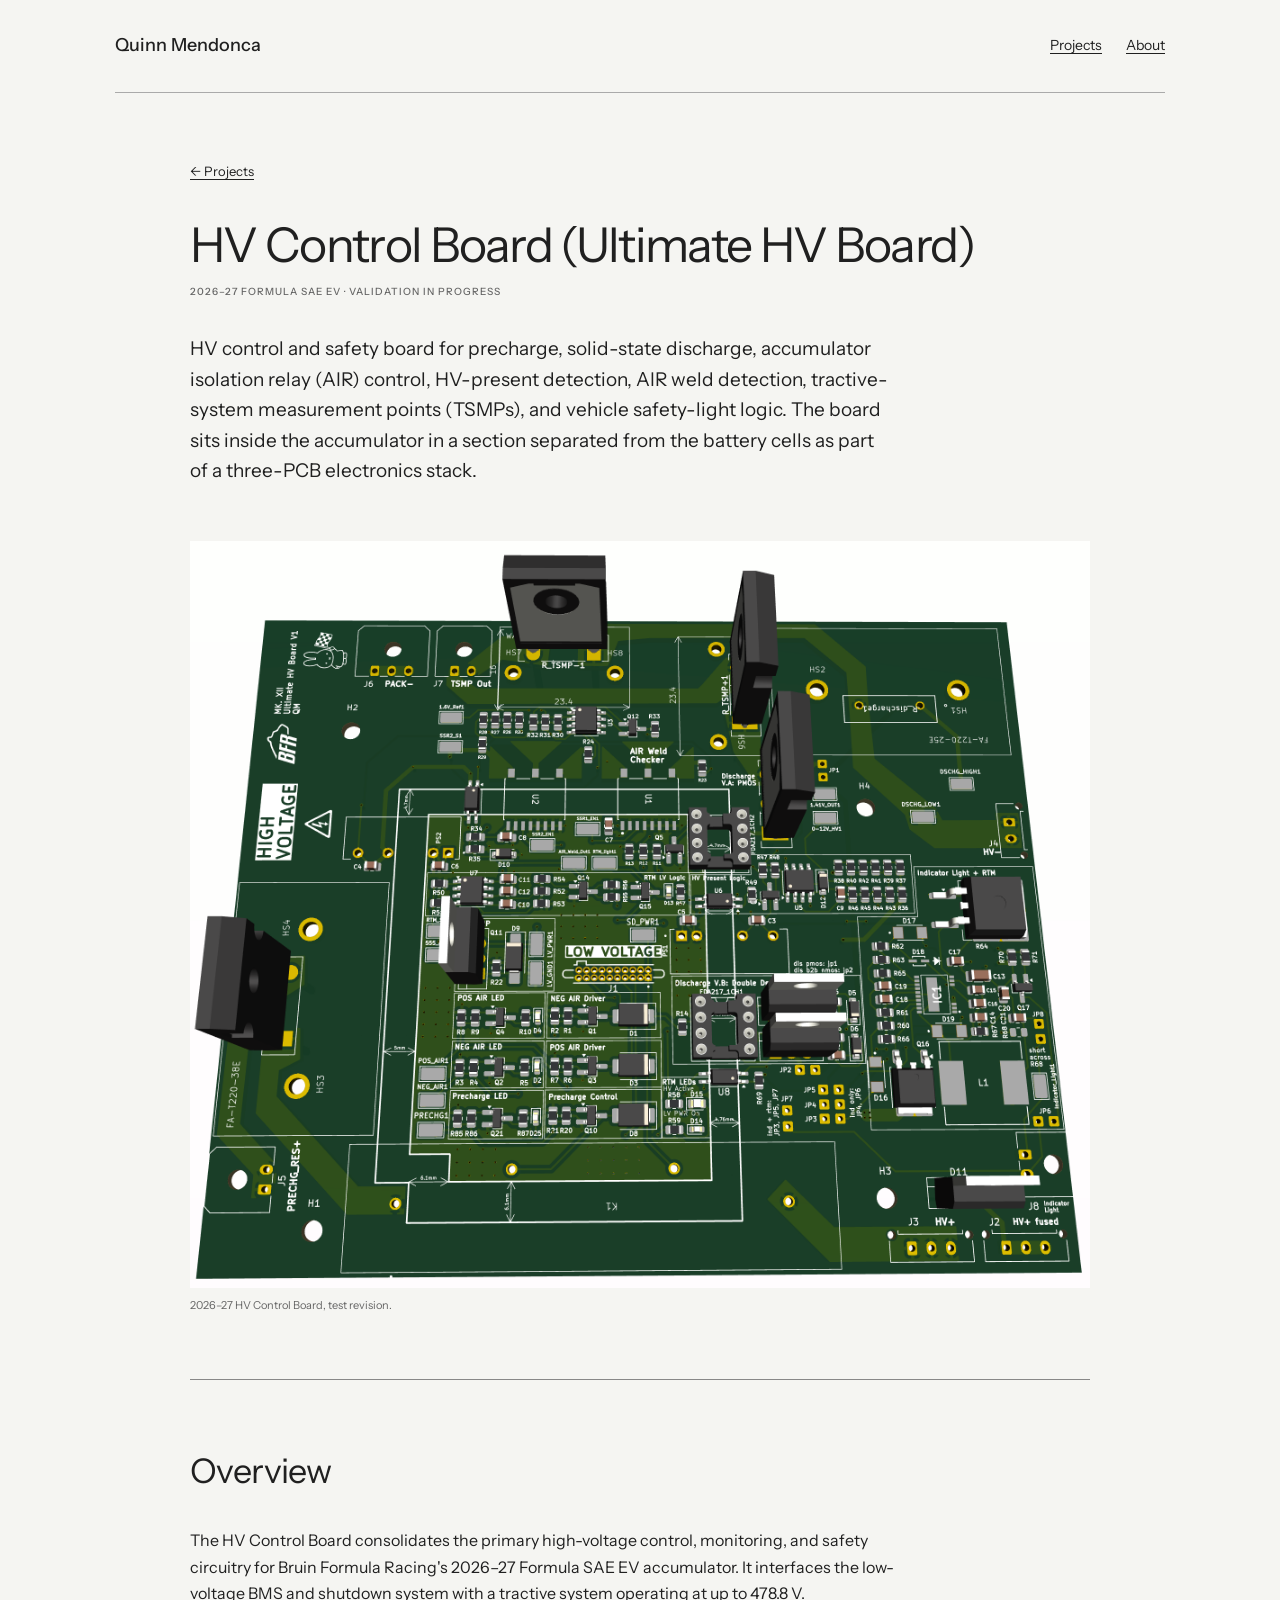
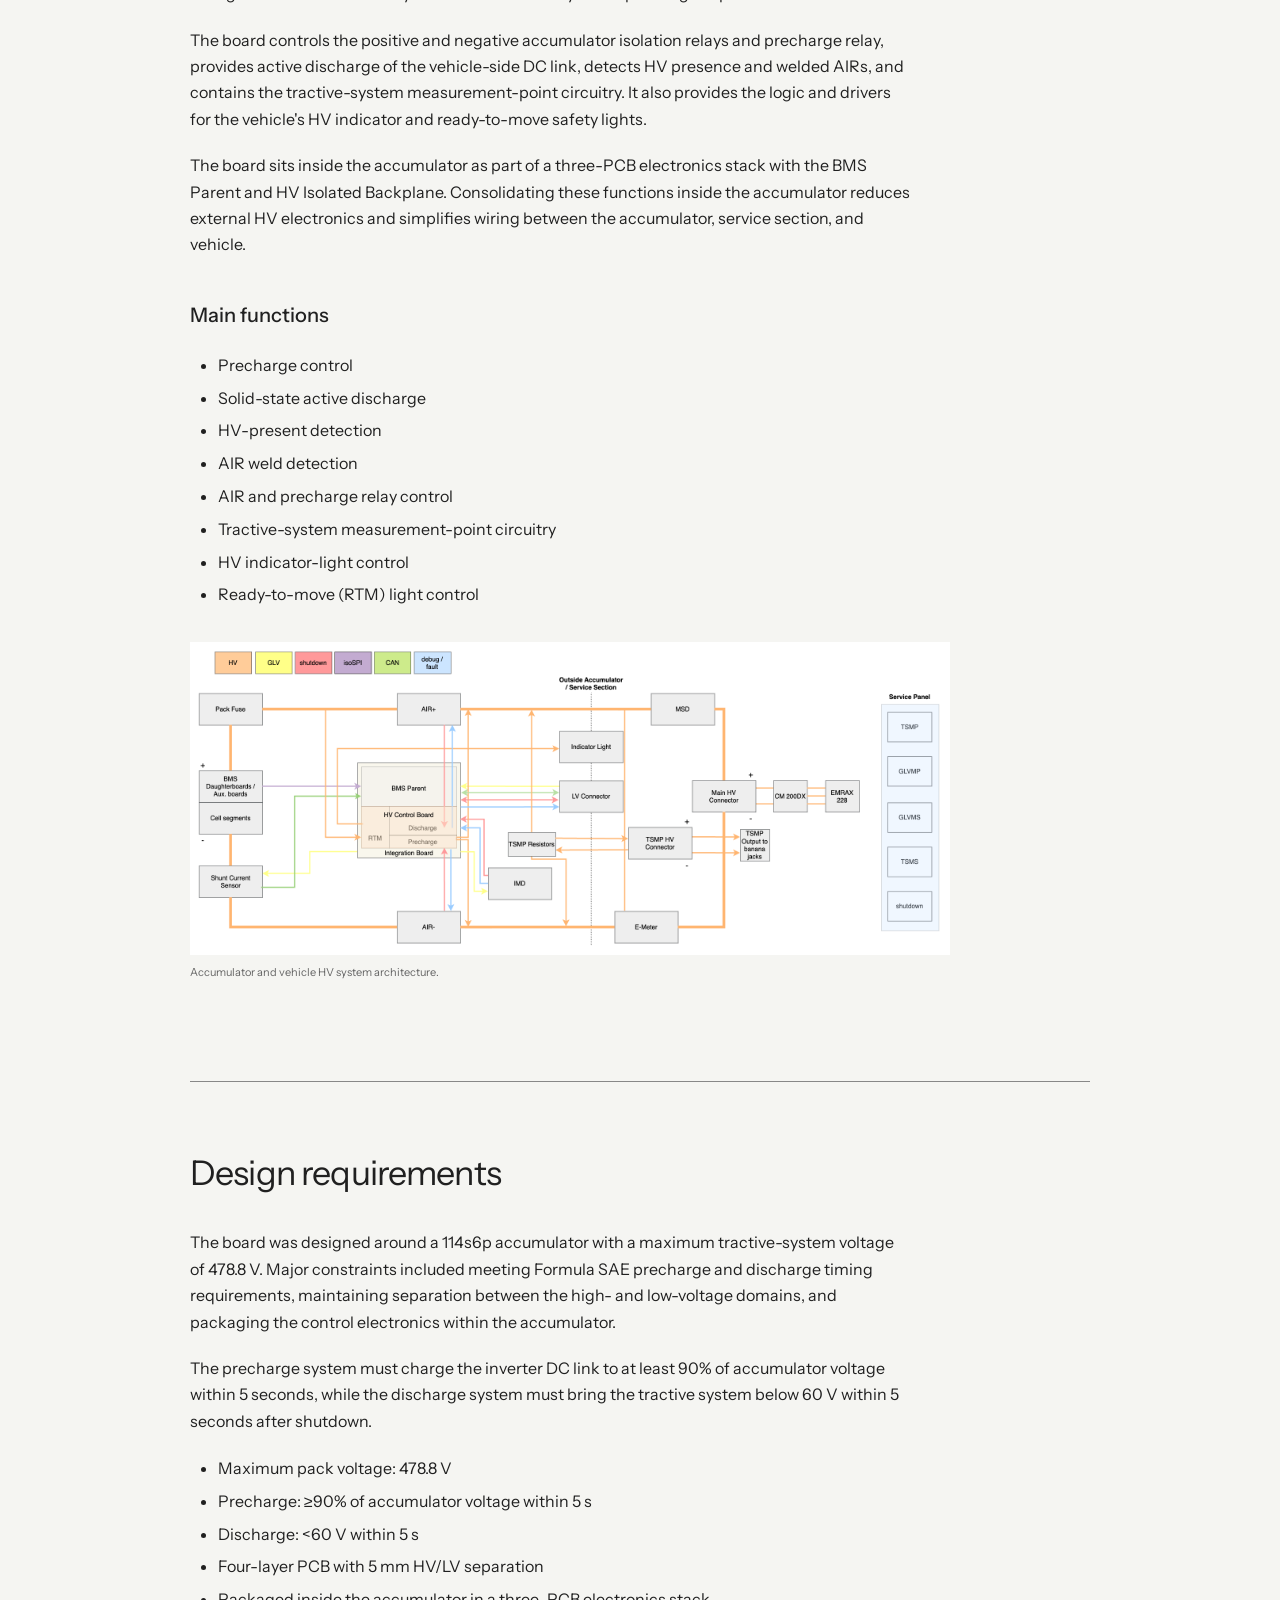
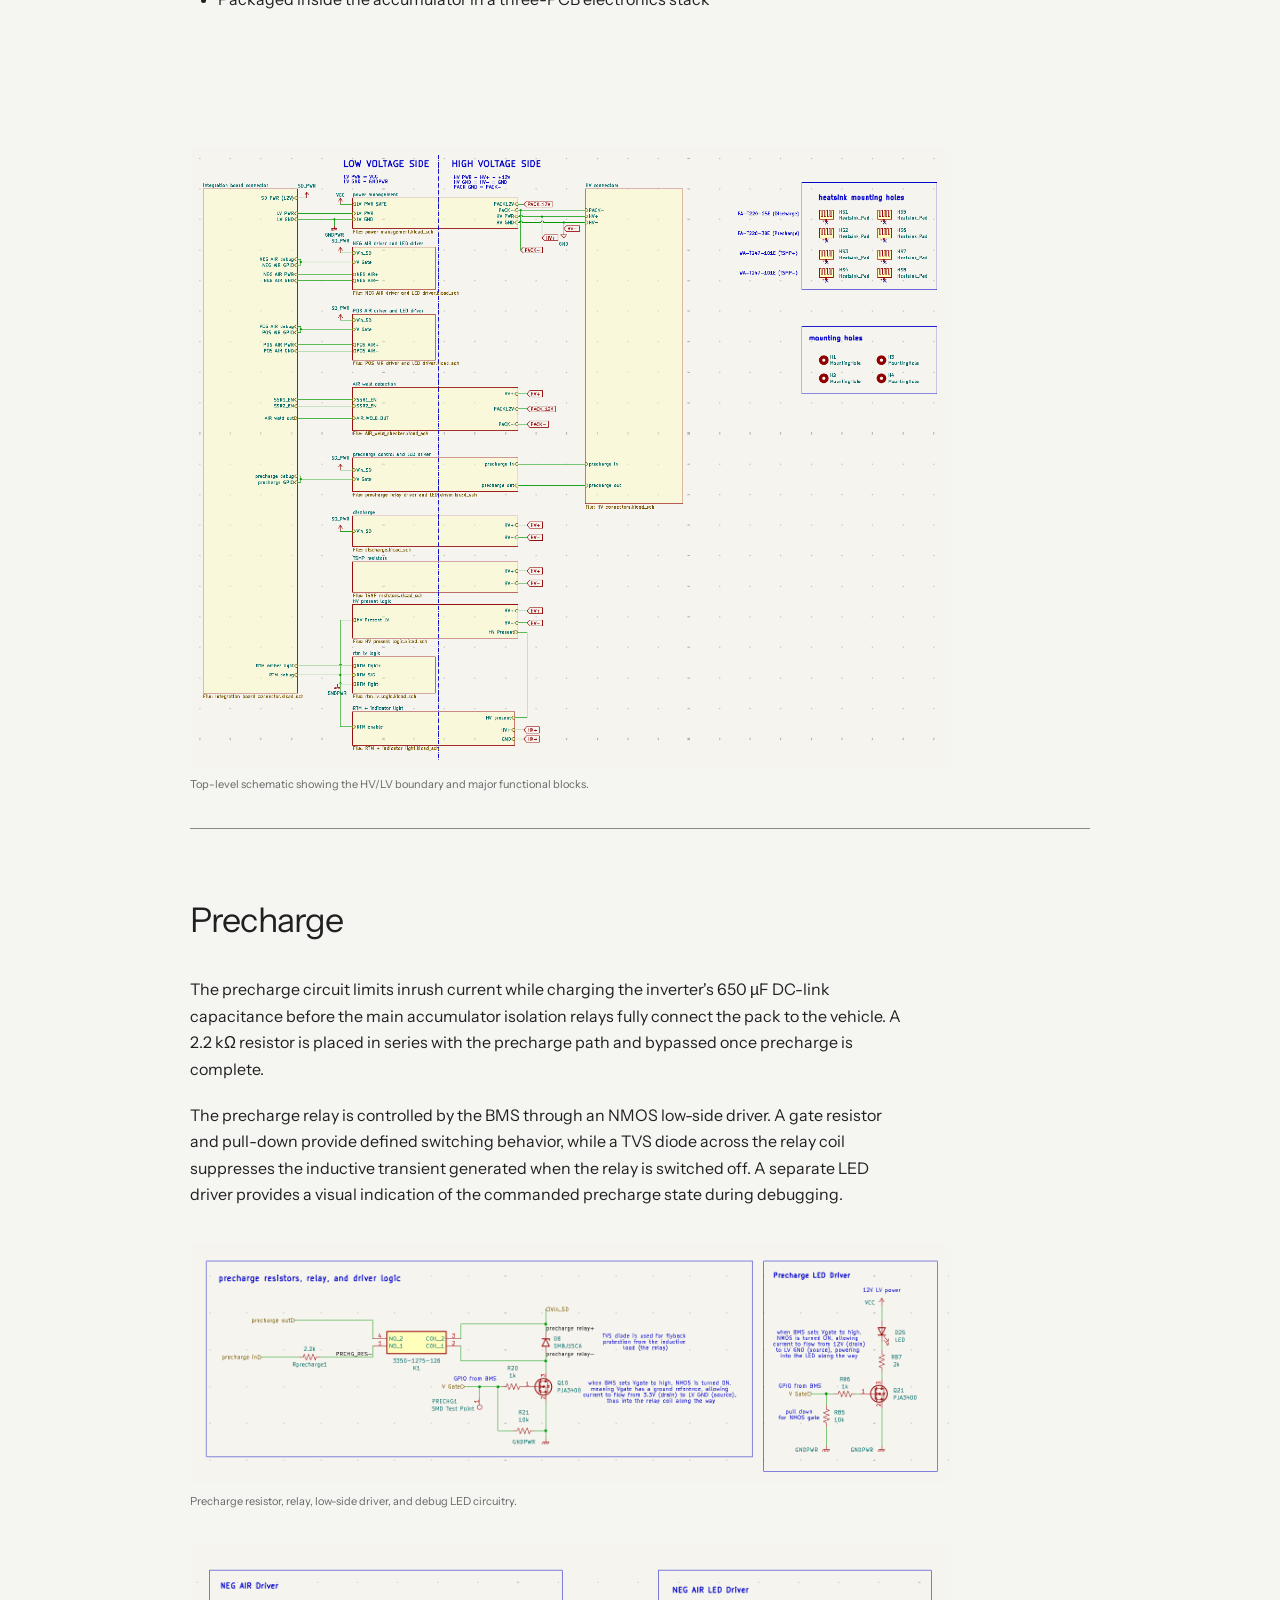
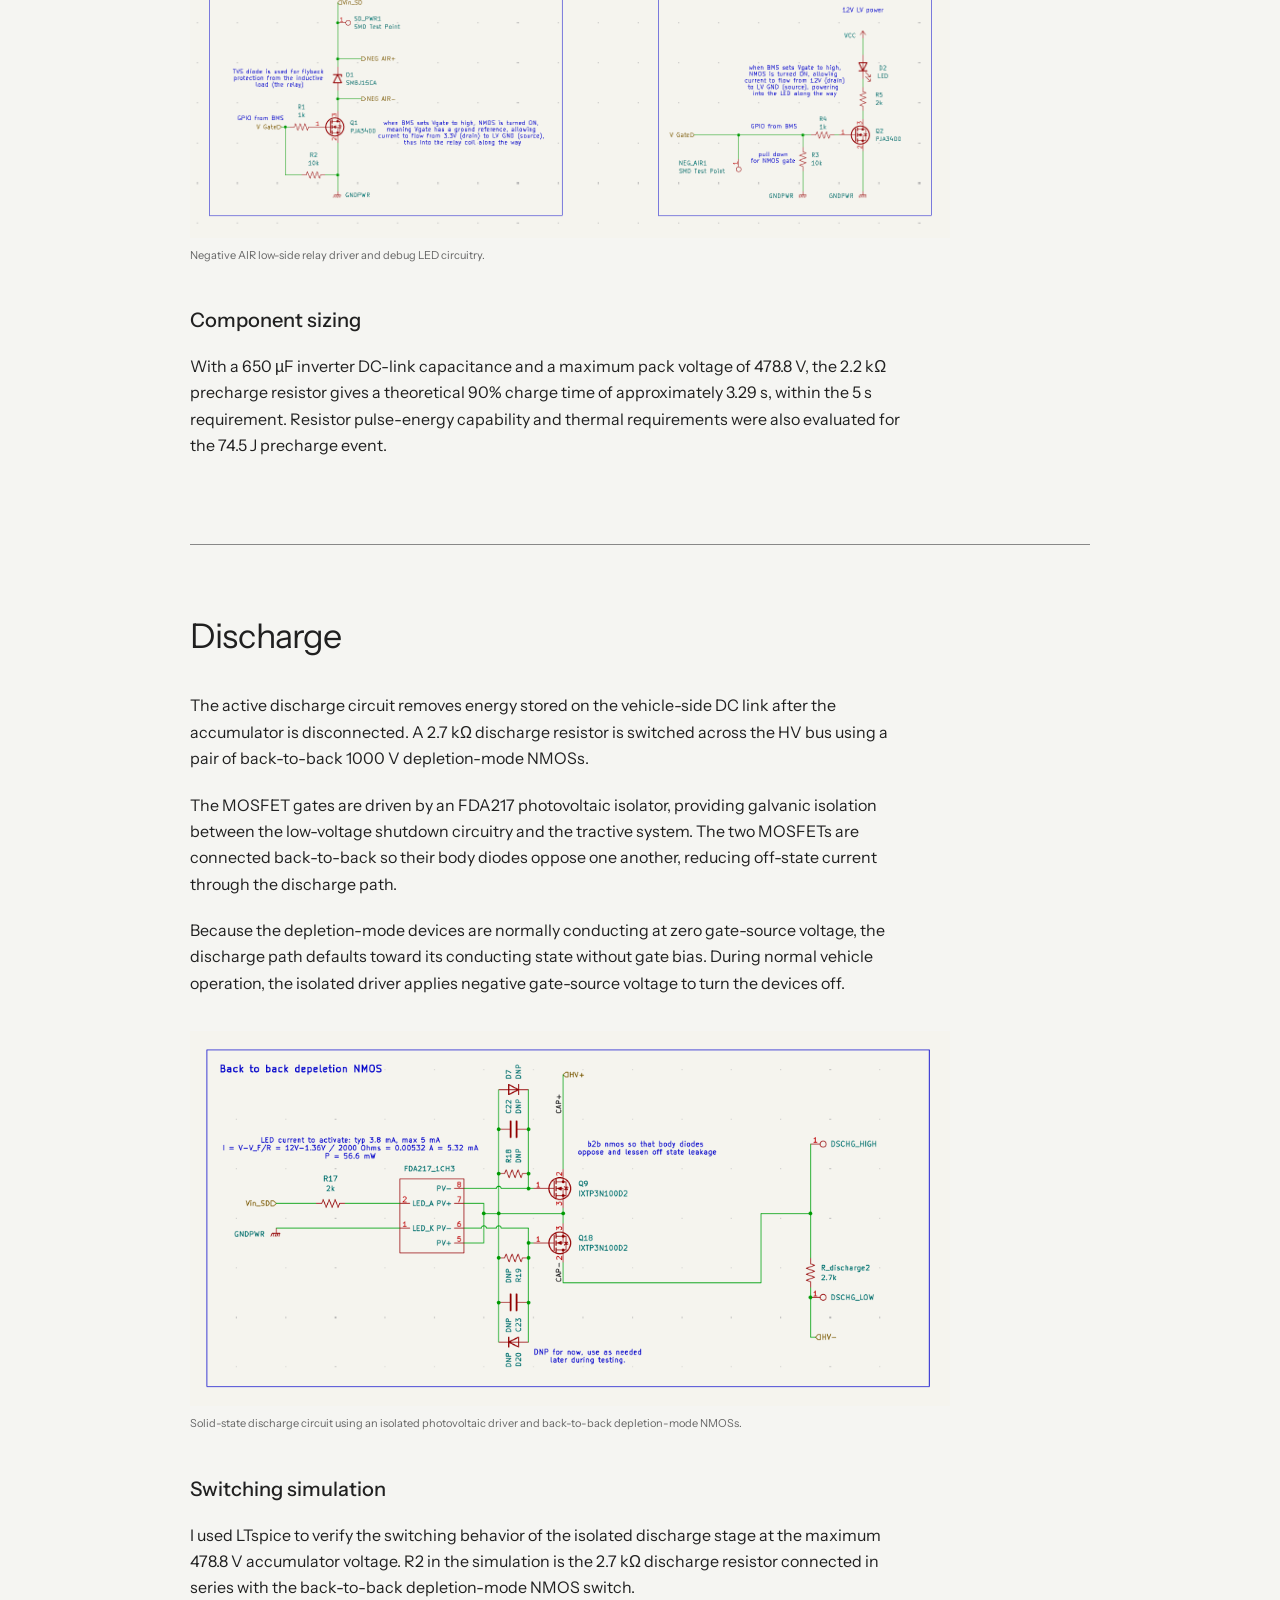
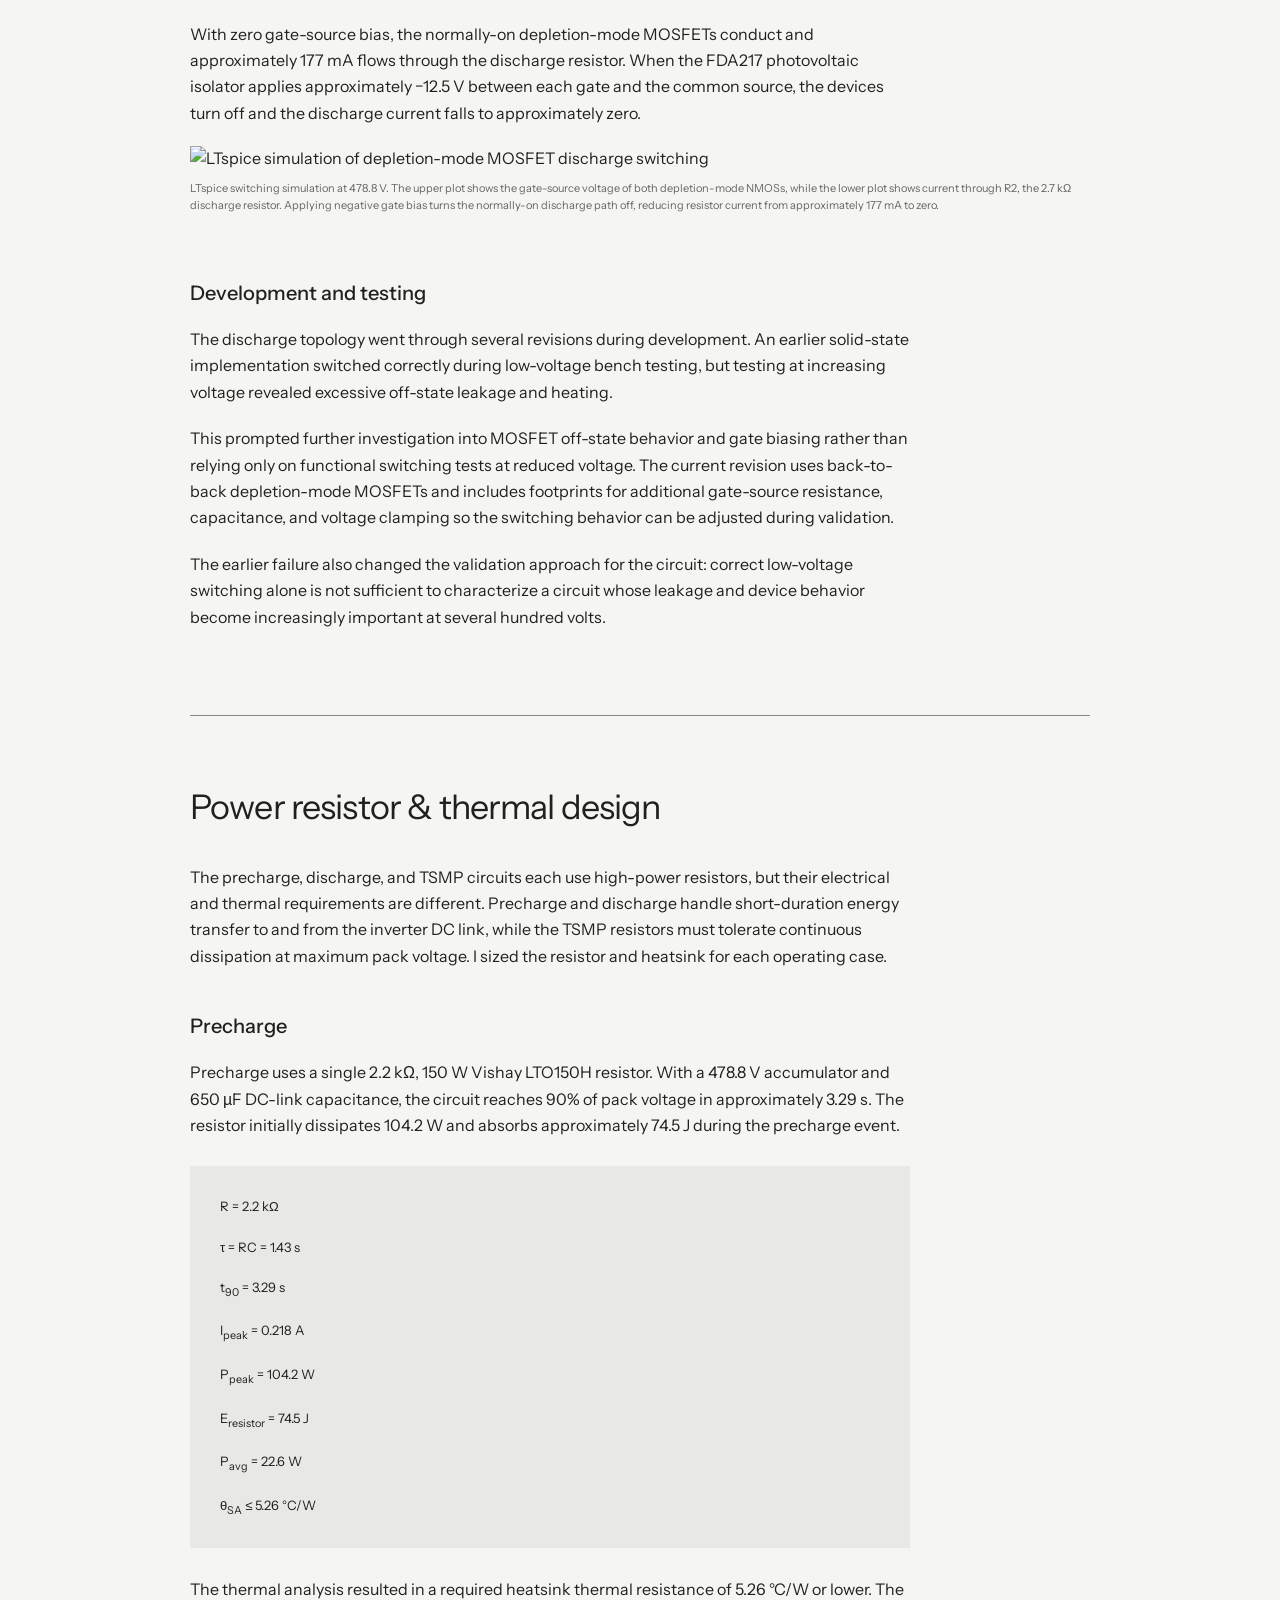
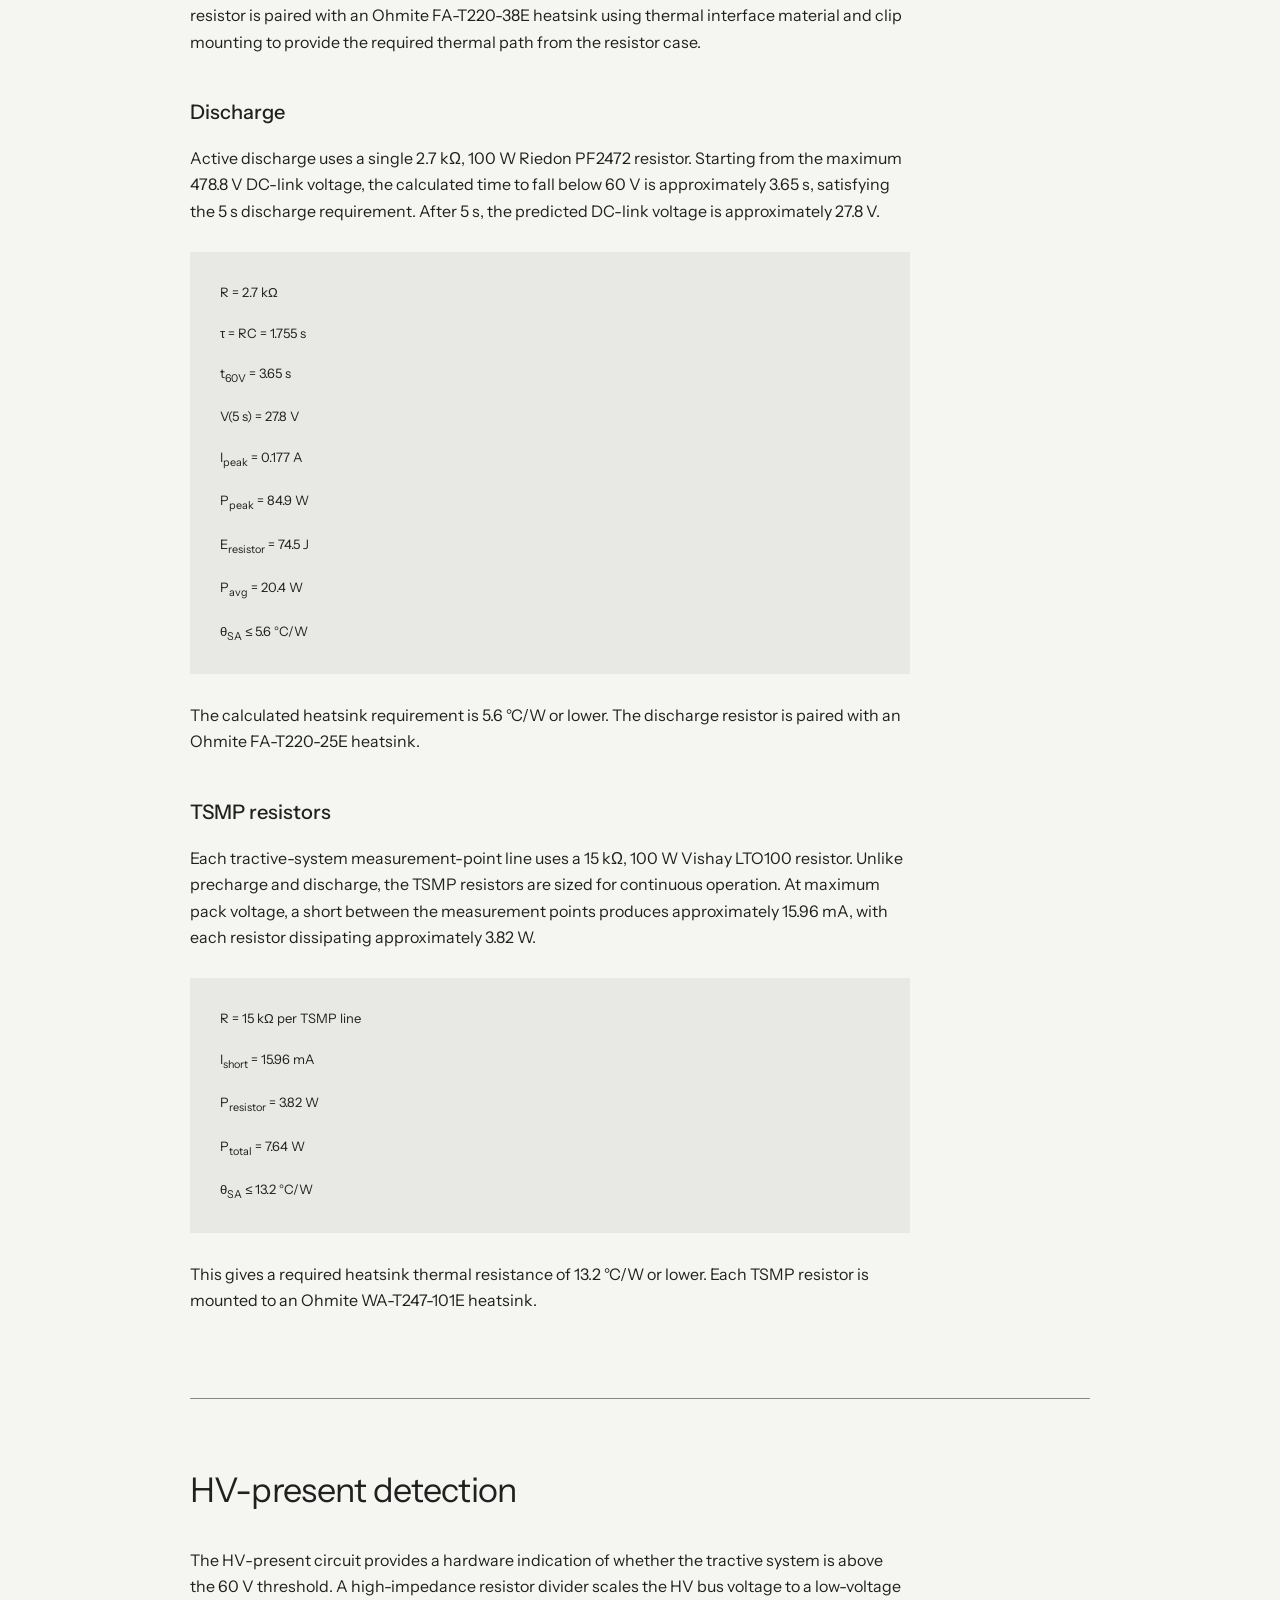
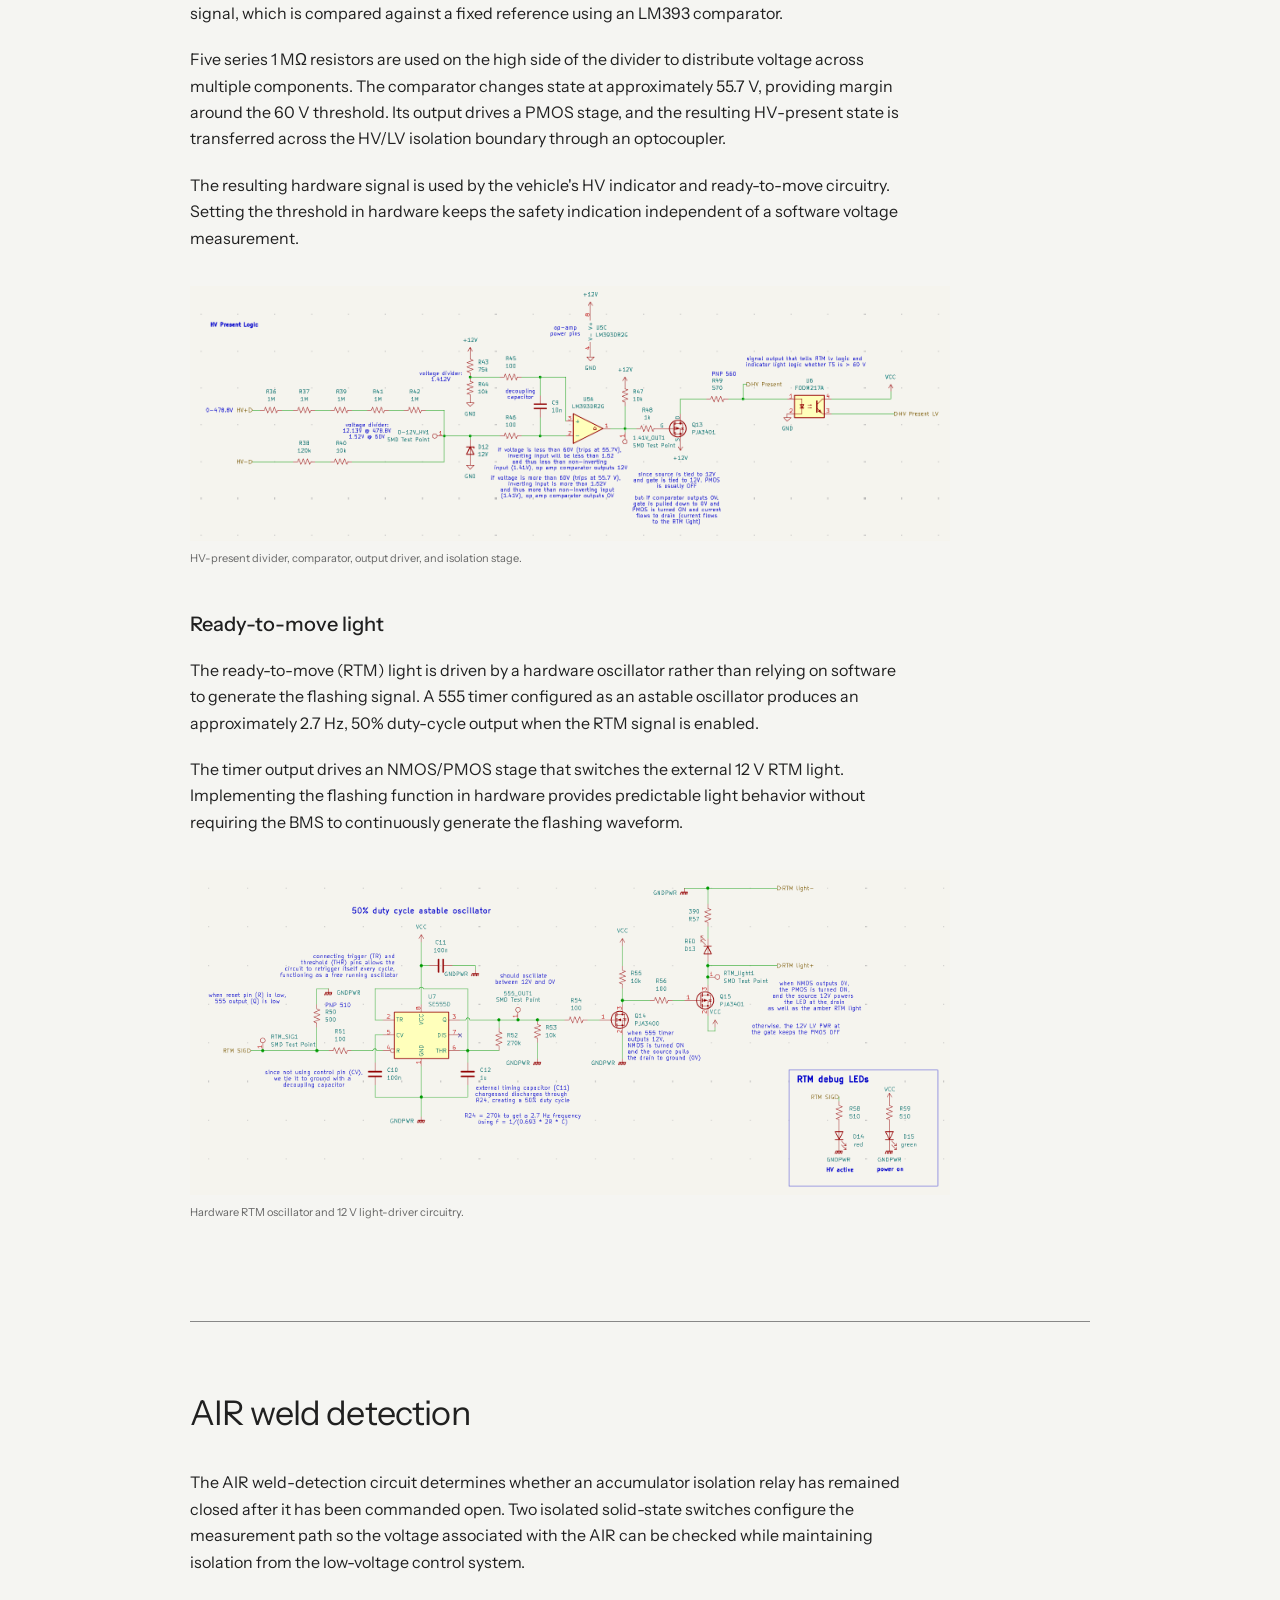
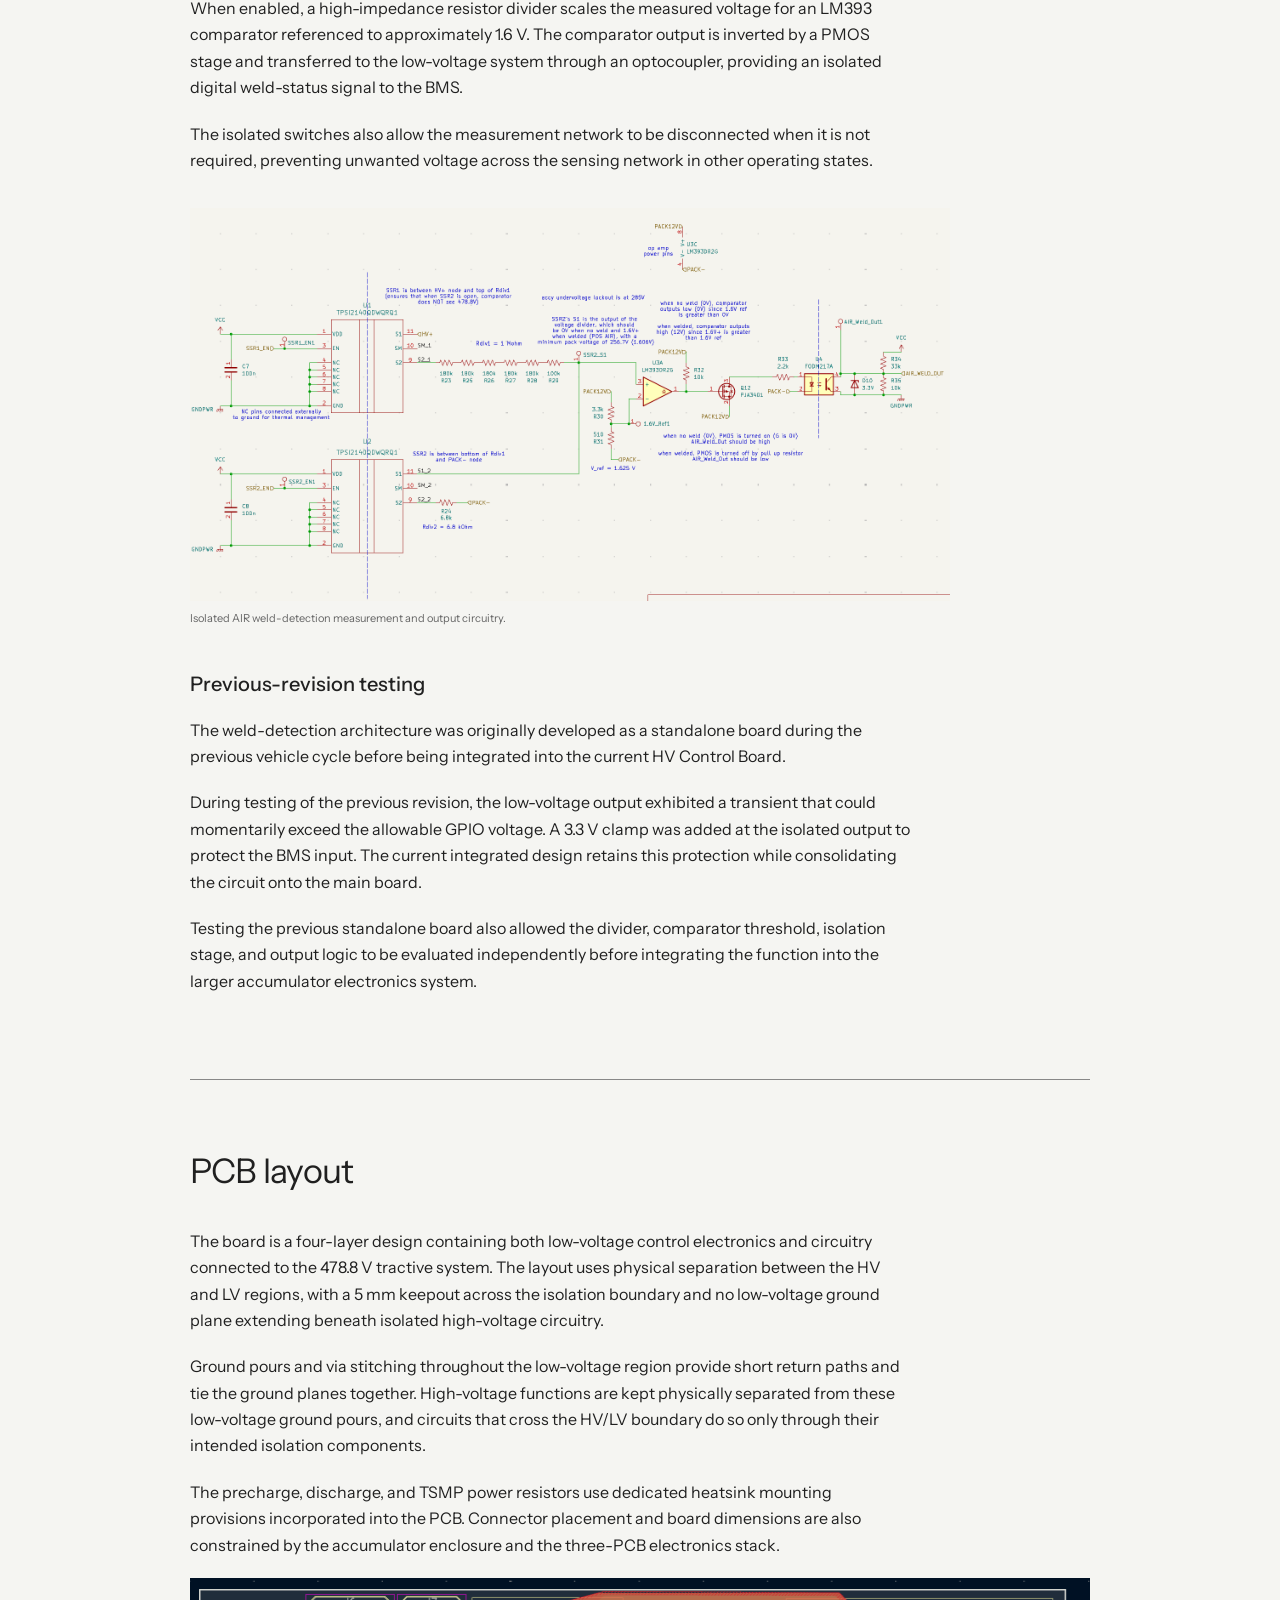
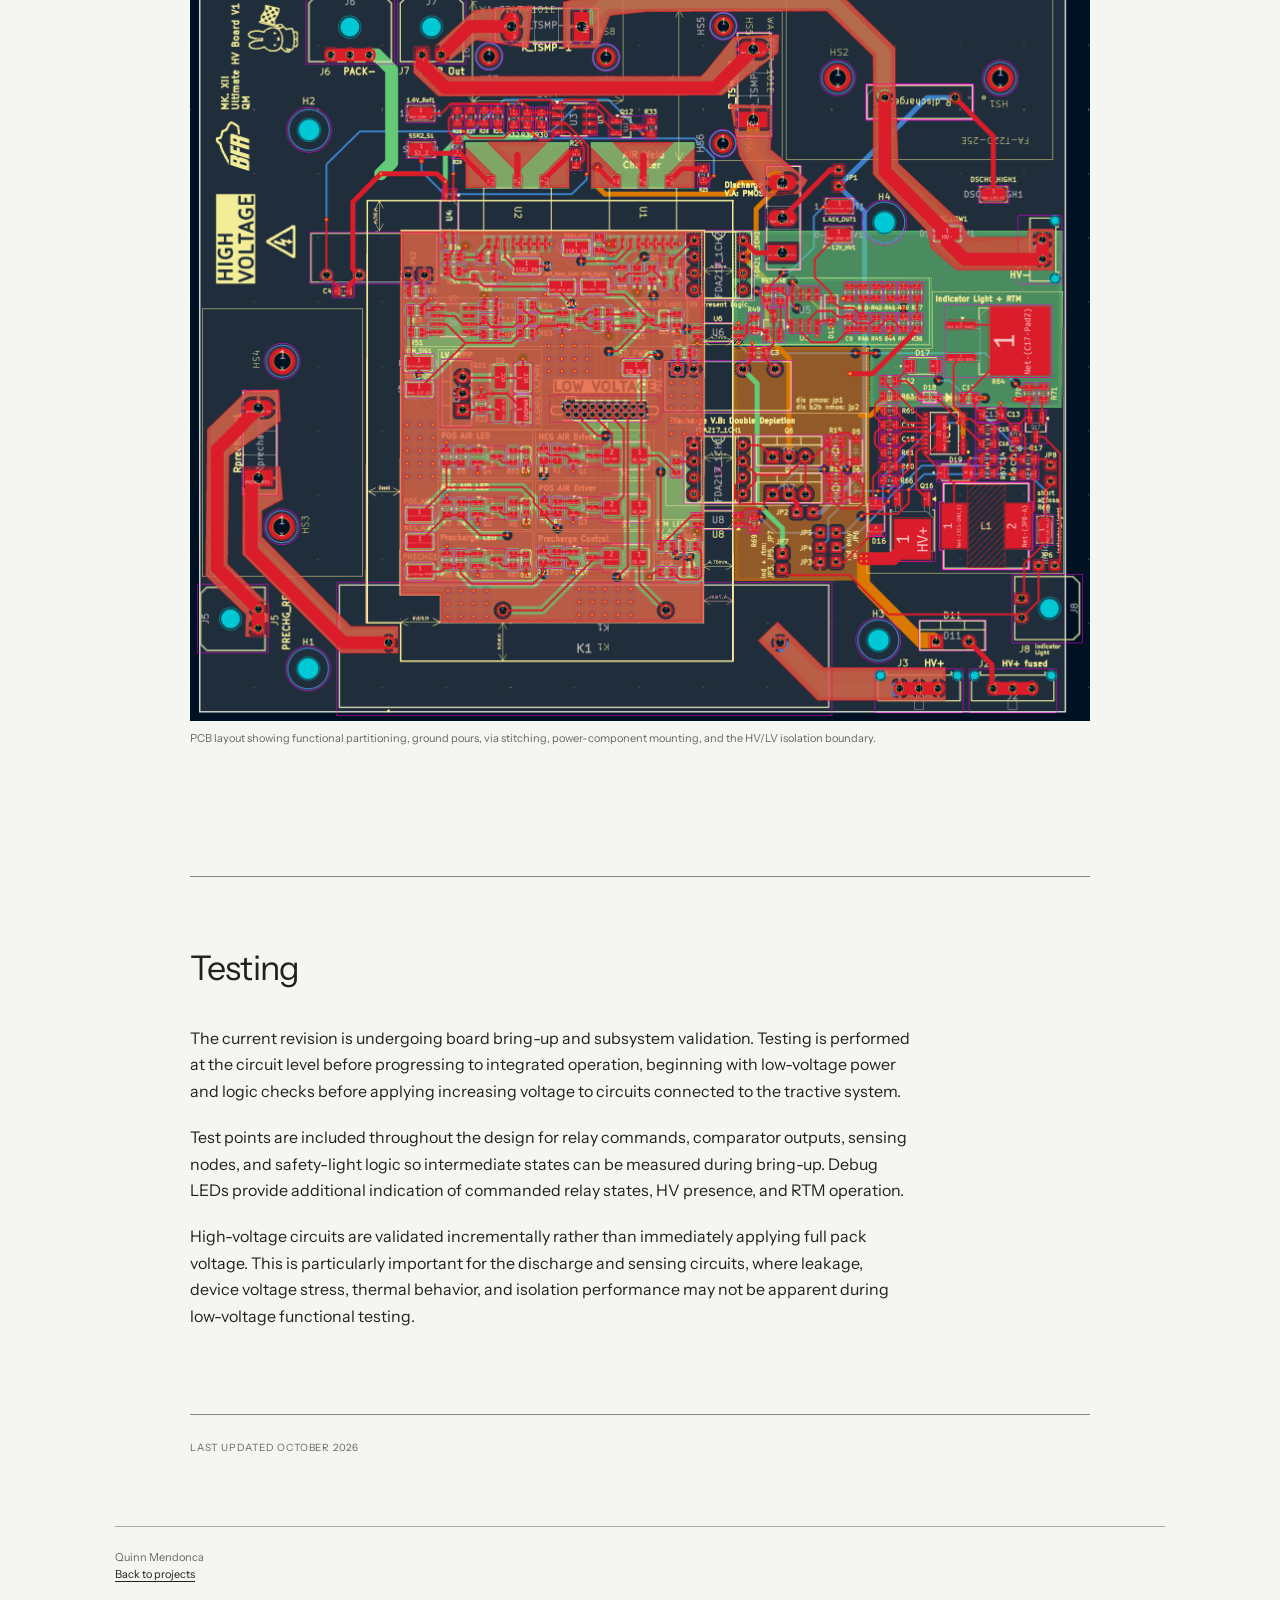
==== projects/hv-control-board.html @ 0e7a5fee "spice" ====
<!DOCTYPE html>
<html lang="en">

<head>
    <meta charset="UTF-8">
    <meta name="viewport" content="width=device-width, initial-scale=1.0">
    <title>HV Control Board (Ultimate HV Board) — Quinn Mendonca</title>
    <link rel="stylesheet" href="../style.css">
</head>

<body>

<nav>
    <a class="site-name" href="../index.html">Quinn Mendonca</a>

    <div class="nav-links">
        <a href="../index.html#projects">Projects</a>
        <a href="../index.html#about">About</a>
    </div>
</nav>


<main class="project-page">

    <!-- TITLE -->

    <header class="project-intro">

        <a class="back-link" href="../index.html">← Projects</a>

        <h1>HV Control Board (Ultimate HV Board)</h1>

        <p class="project-subtitle">
            2026–27 Formula SAE EV · Validation in progress
        </p>

        <p class="project-lead">
            HV control and safety board for precharge, solid-state discharge,
            accumulator isolation relay (AIR) control, HV-present detection,
            AIR weld detection, tractive-system measurement points (TSMPs),
            and vehicle safety-light logic. The board sits inside the accumulator
            in a section separated from the battery cells as part of a three-PCB
            electronics stack.
        </p>

    </header>


    <!-- MAIN BOARD IMAGE -->

    <figure class="full-image">

        <img src="../images/hv-control-board/hv-control-board.png"
             alt="HV Control Board PCB render">

        <figcaption>
            2026–27 HV Control Board, test revision.
        </figcaption>

    </figure>


    <!-- OVERVIEW -->

    <section class="project-section">

        <h2>Overview</h2>

        <p>
            The HV Control Board consolidates the primary high-voltage control,
            monitoring, and safety circuitry for Bruin Formula Racing's 2026–27
            Formula SAE EV accumulator. It interfaces the low-voltage BMS and
            shutdown system with a tractive system operating at up to 478.8 V.
        </p>

        <p>
            The board controls the positive and negative accumulator isolation
            relays and precharge relay, provides active discharge of the
            vehicle-side DC link, detects HV presence and welded AIRs, and
            contains the tractive-system measurement-point circuitry. It also
            provides the logic and drivers for the vehicle's HV indicator and
            ready-to-move safety lights.
        </p>

        <p>
            The board sits inside the accumulator as part of a three-PCB
            electronics stack with the BMS Parent and HV Isolated Backplane.
            Consolidating these functions inside the accumulator reduces
            external HV electronics and simplifies wiring between the
            accumulator, service section, and vehicle.
        </p>


        <h3>Main functions</h3>

        <ul>
            <li>Precharge control</li>
            <li>Solid-state active discharge</li>
            <li>HV-present detection</li>
            <li>AIR weld detection</li>
            <li>AIR and precharge relay control</li>
            <li>Tractive-system measurement-point circuitry</li>
            <li>HV indicator-light control</li>
            <li>Ready-to-move (RTM) light control</li>
        </ul>


        <figure class="content-image">

            <img src="../images/hv-control-board/block-diagram.png"
                 alt="HV system block diagram">

            <figcaption>
                Accumulator and vehicle HV system architecture.
            </figcaption>

        </figure>

    </section>


    <!-- DESIGN REQUIREMENTS -->

    <section class="project-section">

        <h2>Design requirements</h2>

        <p>
            The board was designed around a 114s6p accumulator with a maximum
            tractive-system voltage of 478.8 V. Major constraints included
            meeting Formula SAE precharge and discharge timing requirements,
            maintaining separation between the high- and low-voltage domains,
            and packaging the control electronics within the accumulator.
        </p>

        <p>
            The precharge system must charge the inverter DC link to at least
            90% of accumulator voltage within 5 seconds, while the discharge
            system must bring the tractive system below 60 V within 5 seconds
            after shutdown.
        </p>

        <ul>
            <li>Maximum pack voltage: 478.8 V</li>
            <li>Precharge: ≥90% of accumulator voltage within 5 s</li>
            <li>Discharge: &lt;60 V within 5 s</li>
            <li>Four-layer PCB with 5 mm HV/LV separation</li>
            <li>Packaged inside the accumulator in a three-PCB electronics stack</li>
        </ul>

    </section>


    <!-- TOP LEVEL SCHEMATIC -->

    <figure class="content-image">

        <img src="../images/hv-control-board/top-level.png"
             alt="HV Control Board top-level schematic">

        <figcaption>
            Top-level schematic showing the HV/LV boundary and major
            functional blocks.
        </figcaption>

    </figure>


    <!-- PRECHARGE -->

    <section class="project-section">

        <h2>Precharge</h2>

        <p>
            The precharge circuit limits inrush current while charging the
            inverter's 650 µF DC-link capacitance before the main accumulator
            isolation relays fully connect the pack to the vehicle. A 2.2 kΩ
            resistor is placed in series with the precharge path and bypassed
            once precharge is complete.
        </p>

        <p>
            The precharge relay is controlled by the BMS through an NMOS
            low-side driver. A gate resistor and pull-down provide defined
            switching behavior, while a TVS diode across the relay coil
            suppresses the inductive transient generated when the relay is
            switched off. A separate LED driver provides a visual indication
            of the commanded precharge state during debugging.
        </p>


        <figure class="content-image">

            <img src="../images/hv-control-board/precharge.png"
                 alt="Precharge relay and driver schematic">

            <figcaption>
                Precharge resistor, relay, low-side driver, and debug LED circuitry.
            </figcaption>

        </figure>


        <figure class="content-image">

            <img src="../images/hv-control-board/AIR-driver.png"
                 alt="Negative AIR driver schematic">

            <figcaption>
                Negative AIR low-side relay driver and debug LED circuitry.
            </figcaption>

        </figure>


        <h3>Component sizing</h3>

        <p>
            With a 650 µF inverter DC-link capacitance and a maximum pack
            voltage of 478.8 V, the 2.2 kΩ precharge resistor gives a
            theoretical 90% charge time of approximately 3.29 s, within the
            5 s requirement. Resistor pulse-energy capability and thermal
            requirements were also evaluated for the 74.5 J precharge event.
        </p>

    </section>


    <!-- DISCHARGE -->

    <section class="project-section">

        <h2>Discharge</h2>

        <p>
            The active discharge circuit removes energy stored on the
            vehicle-side DC link after the accumulator is disconnected.
            A 2.7 kΩ discharge resistor is switched across the HV bus using
            a pair of back-to-back 1000 V depletion-mode NMOSs.
        </p>

        <p>
            The MOSFET gates are driven by an FDA217 photovoltaic isolator,
            providing galvanic isolation between the low-voltage shutdown
            circuitry and the tractive system. The two MOSFETs are connected
            back-to-back so their body diodes oppose one another, reducing
            off-state current through the discharge path.
        </p>

        <p>
            Because the depletion-mode devices are normally conducting at
            zero gate-source voltage, the discharge path defaults toward its
            conducting state without gate bias. During normal vehicle
            operation, the isolated driver applies negative gate-source
            voltage to turn the devices off.
        </p>


        <figure class="content-image">

            <img src="../images/hv-control-board/discharge.png"
                 alt="Solid-state discharge schematic">

            <figcaption>
                Solid-state discharge circuit using an isolated photovoltaic
                driver and back-to-back depletion-mode NMOSs.
            </figcaption>

        </figure>


        <h3>Switching simulation</h3>

        <p>
            I used LTspice to verify the switching behavior of the isolated
            discharge stage at the maximum 478.8 V accumulator voltage. R2
            in the simulation is the 2.7 kΩ discharge resistor connected in
            series with the back-to-back depletion-mode NMOS switch.
        </p>

        <p>
            With zero gate-source bias, the normally-on depletion-mode MOSFETs
            conduct and approximately 177 mA flows through the discharge
            resistor. When the FDA217 photovoltaic isolator applies
            approximately −12.5 V between each gate and the common source,
            the devices turn off and the discharge current falls to
            approximately zero.
        </p>


        <figure class="full-image">

            <img src="../images/hv-control-board/discharge-spice.png"
                 alt="LTspice simulation of depletion-mode MOSFET discharge switching">

            <figcaption>
                LTspice switching simulation at 478.8 V. The upper plot shows
                the gate-source voltage of both depletion-mode NMOSs, while
                the lower plot shows current through R2, the 2.7 kΩ discharge
                resistor. Applying negative gate bias turns the normally-on
                discharge path off, reducing resistor current from approximately
                177 mA to zero.
            </figcaption>

        </figure>


        <h3>Development and testing</h3>

        <p>
            The discharge topology went through several revisions during
            development. An earlier solid-state implementation switched
            correctly during low-voltage bench testing, but testing at
            increasing voltage revealed excessive off-state leakage and
            heating.
        </p>

        <p>
            This prompted further investigation into MOSFET off-state behavior
            and gate biasing rather than relying only on functional switching
            tests at reduced voltage. The current revision uses back-to-back
            depletion-mode MOSFETs and includes footprints for additional
            gate-source resistance, capacitance, and voltage clamping so the
            switching behavior can be adjusted during validation.
        </p>

        <p>
            The earlier failure also changed the validation approach for the
            circuit: correct low-voltage switching alone is not sufficient to
            characterize a circuit whose leakage and device behavior become
            increasingly important at several hundred volts.
        </p>

    </section>


    <!-- POWER RESISTOR THERMAL DESIGN -->

    <section class="project-section">

        <h2>Power resistor & thermal design</h2>

        <p>
            The precharge, discharge, and TSMP circuits each use high-power
            resistors, but their electrical and thermal requirements are
            different. Precharge and discharge handle short-duration energy
            transfer to and from the inverter DC link, while the TSMP resistors
            must tolerate continuous dissipation at maximum pack voltage.
            I sized the resistor and heatsink for each operating case.
        </p>


        <h3>Precharge</h3>

        <p>
            Precharge uses a single 2.2 kΩ, 150 W Vishay LTO150H resistor.
            With a 478.8 V accumulator and 650 µF DC-link capacitance, the
            circuit reaches 90% of pack voltage in approximately 3.29 s.
            The resistor initially dissipates 104.2 W and absorbs approximately
            74.5 J during the precharge event.
        </p>

        <div class="calculation-box">
            R = 2.2 kΩ<br><br>

            τ = RC = 1.43 s<br><br>

            t<sub>90</sub> = 3.29 s<br><br>

            I<sub>peak</sub> = 0.218 A<br><br>

            P<sub>peak</sub> = 104.2 W<br><br>

            E<sub>resistor</sub> = 74.5 J<br><br>

            P<sub>avg</sub> = 22.6 W<br><br>

            θ<sub>SA</sub> ≤ 5.26 °C/W
        </div>

        <p>
            The thermal analysis resulted in a required heatsink thermal
            resistance of 5.26 °C/W or lower. The resistor is paired with an
            Ohmite FA-T220-38E heatsink using thermal interface material and
            clip mounting to provide the required thermal path from the
            resistor case.
        </p>


        <h3>Discharge</h3>

        <p>
            Active discharge uses a single 2.7 kΩ, 100 W Riedon PF2472
            resistor. Starting from the maximum 478.8 V DC-link voltage, the
            calculated time to fall below 60 V is approximately 3.65 s,
            satisfying the 5 s discharge requirement. After 5 s, the predicted
            DC-link voltage is approximately 27.8 V.
        </p>

        <div class="calculation-box">
            R = 2.7 kΩ<br><br>

            τ = RC = 1.755 s<br><br>

            t<sub>60V</sub> = 3.65 s<br><br>

            V(5 s) = 27.8 V<br><br>

            I<sub>peak</sub> = 0.177 A<br><br>

            P<sub>peak</sub> = 84.9 W<br><br>

            E<sub>resistor</sub> = 74.5 J<br><br>

            P<sub>avg</sub> = 20.4 W<br><br>

            θ<sub>SA</sub> ≤ 5.6 °C/W
        </div>

        <p>
            The calculated heatsink requirement is 5.6 °C/W or lower. The
            discharge resistor is paired with an Ohmite FA-T220-25E heatsink.
        </p>


        <h3>TSMP resistors</h3>

        <p>
            Each tractive-system measurement-point line uses a 15 kΩ, 100 W
            Vishay LTO100 resistor. Unlike precharge and discharge, the TSMP
            resistors are sized for continuous operation. At maximum pack
            voltage, a short between the measurement points produces
            approximately 15.96 mA, with each resistor dissipating
            approximately 3.82 W.
        </p>

        <div class="calculation-box">
            R = 15 kΩ per TSMP line<br><br>

            I<sub>short</sub> = 15.96 mA<br><br>

            P<sub>resistor</sub> = 3.82 W<br><br>

            P<sub>total</sub> = 7.64 W<br><br>

            θ<sub>SA</sub> ≤ 13.2 °C/W
        </div>

        <p>
            This gives a required heatsink thermal resistance of 13.2 °C/W or
            lower. Each TSMP resistor is mounted to an Ohmite WA-T247-101E
            heatsink.
        </p>

    </section>


    <!-- HV PRESENT -->

    <section class="project-section">

        <h2>HV-present detection</h2>

        <p>
            The HV-present circuit provides a hardware indication of whether
            the tractive system is above the 60 V threshold. A high-impedance
            resistor divider scales the HV bus voltage to a low-voltage signal,
            which is compared against a fixed reference using an LM393
            comparator.
        </p>

        <p>
            Five series 1 MΩ resistors are used on the high side of the divider
            to distribute voltage across multiple components. The comparator
            changes state at approximately 55.7 V, providing margin around the
            60 V threshold. Its output drives a PMOS stage, and the resulting
            HV-present state is transferred across the HV/LV isolation boundary
            through an optocoupler.
        </p>

        <p>
            The resulting hardware signal is used by the vehicle's HV indicator
            and ready-to-move circuitry. Setting the threshold in hardware keeps
            the safety indication independent of a software voltage measurement.
        </p>


        <figure class="content-image">

            <img src="../images/hv-control-board/HV-present.png"
                 alt="HV-present detection schematic">

            <figcaption>
                HV-present divider, comparator, output driver, and isolation stage.
            </figcaption>

        </figure>


        <h3>Ready-to-move light</h3>

        <p>
            The ready-to-move (RTM) light is driven by a hardware oscillator
            rather than relying on software to generate the flashing signal.
            A 555 timer configured as an astable oscillator produces an
            approximately 2.7 Hz, 50% duty-cycle output when the RTM signal
            is enabled.
        </p>

        <p>
            The timer output drives an NMOS/PMOS stage that switches the
            external 12 V RTM light. Implementing the flashing function in
            hardware provides predictable light behavior without requiring
            the BMS to continuously generate the flashing waveform.
        </p>


        <figure class="content-image">

            <img src="../images/hv-control-board/RTM-LV.png"
                 alt="Ready-to-move light driver schematic">

            <figcaption>
                Hardware RTM oscillator and 12 V light-driver circuitry.
            </figcaption>

        </figure>

    </section>


    <!-- AIR WELD DETECTION -->

    <section class="project-section">

        <h2>AIR weld detection</h2>

        <p>
            The AIR weld-detection circuit determines whether an accumulator
            isolation relay has remained closed after it has been commanded
            open. Two isolated solid-state switches configure the measurement
            path so the voltage associated with the AIR can be checked while
            maintaining isolation from the low-voltage control system.
        </p>

        <p>
            When enabled, a high-impedance resistor divider scales the measured
            voltage for an LM393 comparator referenced to approximately 1.6 V.
            The comparator output is inverted by a PMOS stage and transferred
            to the low-voltage system through an optocoupler, providing an
            isolated digital weld-status signal to the BMS.
        </p>

        <p>
            The isolated switches also allow the measurement network to be
            disconnected when it is not required, preventing unwanted voltage
            across the sensing network in other operating states.
        </p>


        <figure class="content-image">

            <img src="../images/hv-control-board/AIR-weld-checker.png"
                 alt="AIR weld-detection schematic">

            <figcaption>
                Isolated AIR weld-detection measurement and output circuitry.
            </figcaption>

        </figure>


        <h3>Previous-revision testing</h3>

        <p>
            The weld-detection architecture was originally developed as a
            standalone board during the previous vehicle cycle before being
            integrated into the current HV Control Board.
        </p>

        <p>
            During testing of the previous revision, the low-voltage output
            exhibited a transient that could momentarily exceed the allowable
            GPIO voltage. A 3.3 V clamp was added at the isolated output to
            protect the BMS input. The current integrated design retains this
            protection while consolidating the circuit onto the main board.
        </p>

        <p>
            Testing the previous standalone board also allowed the divider,
            comparator threshold, isolation stage, and output logic to be
            evaluated independently before integrating the function into the
            larger accumulator electronics system.
        </p>

    </section>


    <!-- PCB LAYOUT -->

    <section class="project-section">

        <h2>PCB layout</h2>

        <p>
            The board is a four-layer design containing both low-voltage
            control electronics and circuitry connected to the 478.8 V
            tractive system. The layout uses physical separation between
            the HV and LV regions, with a 5 mm keepout across the isolation
            boundary and no low-voltage ground plane extending beneath
            isolated high-voltage circuitry.
        </p>

        <p>
            Ground pours and via stitching throughout the low-voltage region
            provide short return paths and tie the ground planes together.
            High-voltage functions are kept physically separated from these
            low-voltage ground pours, and circuits that cross the HV/LV
            boundary do so only through their intended isolation components.
        </p>

        <p>
            The precharge, discharge, and TSMP power resistors use dedicated
            heatsink mounting provisions incorporated into the PCB. Connector
            placement and board dimensions are also constrained by the
            accumulator enclosure and the three-PCB electronics stack.
        </p>


        <figure class="full-image">

            <img src="../images/hv-control-board/layout.png"
                 alt="HV Control Board PCB layout">

            <figcaption>
                PCB layout showing functional partitioning, ground pours,
                via stitching, power-component mounting, and the HV/LV
                isolation boundary.
            </figcaption>

        </figure>

    </section>


    <!-- TESTING -->

    <section class="project-section">

        <h2>Testing</h2>

        <p>
            The current revision is undergoing board bring-up and subsystem
            validation. Testing is performed at the circuit level before
            progressing to integrated operation, beginning with low-voltage
            power and logic checks before applying increasing voltage to
            circuits connected to the tractive system.
        </p>

        <p>
            Test points are included throughout the design for relay commands,
            comparator outputs, sensing nodes, and safety-light logic so
            intermediate states can be measured during bring-up. Debug LEDs
            provide additional indication of commanded relay states, HV
            presence, and RTM operation.
        </p>

        <p>
            High-voltage circuits are validated incrementally rather than
            immediately applying full pack voltage. This is particularly
            important for the discharge and sensing circuits, where leakage,
            device voltage stress, thermal behavior, and isolation performance
            may not be apparent during low-voltage functional testing.
        </p>

    </section>


    <!-- LAST UPDATED -->

    <div class="project-updated">
        Last updated October 2026
    </div>

</main>


<footer>
    <p>Quinn Mendonca</p>
    <p><a href="../index.html">Back to projects</a></p>
</footer>

</body>

</html>
---- style.css ----
@import url("https://fonts.googleapis.com/css2?family=Instrument+Sans:wght@400;500;600&display=swap");


* {
    box-sizing: border-box;
}


body {
    margin: 0;

    background: #f5f5f2;
    color: #202020;

    font-family: "Instrument Sans", Arial, sans-serif;
    font-size: 16px;
    line-height: 1.55;
}


a {
    color: #202020;
    text-underline-offset: 3px;
}


/* PAGE WIDTH */

nav,
main,
footer {
    width: calc(100% - 64px);
    max-width: 1050px;

    margin-left: auto;
    margin-right: auto;
}


/* NAV */

nav {
    padding: 32px 0;

    display: flex;
    justify-content: space-between;
    align-items: center;

    border-bottom: 1px solid #aaa;
}


.site-name {
    font-size: 18px;
    font-weight: 500;
    text-decoration: none;
}


.nav-links {
    display: flex;
    gap: 24px;
}


.nav-links a {
    font-size: 14px;
}


/* INTRO */

.intro {
    max-width: 680px;

    padding: 65px 0 85px;
}


.intro p {
    margin: 0 0 14px;

    font-size: 19px;
    line-height: 1.55;
}


.intro p:last-child {
    margin-bottom: 0;
}


/* NORMAL SECTION HEADINGS */

section > h1 {
    margin: 0;

    padding-bottom: 12px;

    border-bottom: 1px solid #777;

    font-size: 32px;
    font-weight: 400;
    letter-spacing: -0.02em;
}


/* PROJECTS */

.project {
    padding: 50px 0 65px;

    border-bottom: 1px solid #bbb;
}


.project-heading {
    margin-bottom: 25px;
}


.project-heading h2 {
    margin: 0 0 7px;

    font-size: 36px;
    font-weight: 400;
    line-height: 1.15;

    letter-spacing: -0.025em;
}


.small-label {
    margin: 0;

    font-size: 9px;
    font-weight: 500;
    letter-spacing: 0.12em;

    text-transform: uppercase;

    opacity: 0.55;
}


/* PCB IMAGE */

.project-image {
    width: 100%;

    margin: 0 0 27px;
}


.project-image img {
    display: block;

    width: 100%;
    height: auto;
}


.placeholder {
    width: 100%;
    height: 470px;

    display: flex;
    align-items: center;
    justify-content: center;

    background: #deded9;

    font-size: 10px;
    letter-spacing: 0.1em;

    color: #777;
}


/* PROJECT TEXT */

.project-description {
    max-width: 700px;

    margin: 0 0 13px;
}


.project-note {
    margin: 0 0 20px;

    font-size: 14px;
    font-style: italic;

    color: #555;
}


.project-link {
    font-size: 15px;
}


.simple-project {
    max-width: 800px;
}


.simple-project .project-description {
    margin-bottom: 0;
}


/* ABOUT */

.about {
    max-width: 800px;

    padding: 90px 0 100px;
}


.about > h1 {
    margin-bottom: 30px;
}


.about > p {
    max-width: 680px;

    margin: 0 0 17px;
}


.contact {
    margin-top: 35px !important;
    line-height: 1.9;
}


/* FOOTER */

footer {
    padding: 22px 0 35px;

    border-top: 1px solid #aaa;

    font-size: 11px;

    color: #666;
}


footer p {
    margin: 0;
}


/* MOBILE */

@media (max-width: 700px) {

    nav,
    main,
    footer {
        width: calc(100% - 36px);
    }


    nav {
        padding: 24px 0;
    }


    .site-name {
        font-size: 16px;
    }


    .nav-links {
        gap: 15px;
    }


    .nav-links a {
        font-size: 12px;
    }


    .intro {
        padding: 50px 0 65px;
    }


    .intro p {
        font-size: 17px;
    }


    section > h1 {
        font-size: 28px;
    }


    .project {
        padding: 38px 0 50px;
    }


    .project-heading h2 {
        font-size: 30px;
    }


    .placeholder {
        height: 280px;
    }


    .about {
        padding: 65px 0 80px;
    }

}/* ========================================
   PROJECT PAGE
   ======================================== */

.project-page {
    max-width: 900px;
}


/* INTRO */

.project-intro {
    padding: 65px 0 55px;
}

.back-link {
    display: inline-block;

    margin-bottom: 38px;

    font-size: 13px;
}

.project-intro h1 {
    margin: 0 0 12px;

    font-size: 48px;
    font-weight: 400;
    line-height: 1.1;

    letter-spacing: -0.035em;
}

.project-subtitle {
    margin: 0 0 35px;

    font-size: 10px;
    font-weight: 500;
    letter-spacing: 0.1em;

    text-transform: uppercase;

    color: #666;
}

.project-lead {
    max-width: 700px;

    margin: 0;

    font-size: 19px;
    line-height: 1.6;
}


/* SECTIONS */

.project-section {
    padding: 65px 0;

    border-top: 1px solid #888;
}

.project-section h2 {
    margin: 0 0 30px;

    font-size: 34px;
    font-weight: 400;

    letter-spacing: -0.025em;
}

.project-section h3 {
    margin: 42px 0 17px;

    font-size: 20px;
    font-weight: 500;
}

.project-section > p {
    max-width: 720px;

    margin: 0 0 20px;

    line-height: 1.65;
}

.project-section ul {
    max-width: 680px;

    margin: 22px 0 35px;
    padding-left: 28px;
}

.project-section li {
    margin-bottom: 8px;
}


/* IMAGES */

.project-page figure {
    margin-left: 0;
    margin-right: 0;
}

.full-image {
    margin-top: 0;
    margin-bottom: 65px;
}

.content-image {
    max-width: 760px;

    margin-top: 35px;
    margin-bottom: 35px;
}

.project-placeholder {
    width: 100%;
    min-height: 420px;

    display: flex;
    align-items: center;
    justify-content: center;

    background: #deded9;

    color: #777;

    font-size: 10px;
    letter-spacing: 0.1em;
}

.project-placeholder.schematic {
    min-height: 350px;

    background: #fff;
}

.project-placeholder.small {
    min-height: 260px;
}

.project-placeholder.board-layout {
    min-height: 500px;
}

.project-placeholder.photo {
    min-height: 400px;
}

figcaption,
.image-note {
    margin-top: 9px;

    font-size: 11px;
    line-height: 1.5;

    color: #666;
}


/* TWO IMAGES */

.two-images {
    display: grid;
    grid-template-columns: 1fr 1fr;
    gap: 20px;

    margin: 35px 0;
}

.two-images figure {
    margin-top: 0;
    margin-bottom: 0;
}


/* CALCULATIONS */

.calculation-box {
    max-width: 720px;

    margin: 28px 0;

    padding: 30px;

    background: #e8e8e4;

    font-size: 13px;
}


/* STATUS */

.project-updated {
    padding: 25px 0 70px;

    border-top: 1px solid #888;

    font-size: 10px;
    letter-spacing: 0.08em;

    text-transform: uppercase;

    color: #666;
}


/* REAL IMAGES */

.project-page img {
    display: block;

    max-width: 100%;
    height: auto;
}


/* MOBILE */

@media (max-width: 700px) {

    .project-intro {
        padding: 45px 0;
    }

    .back-link {
        margin-bottom: 28px;
    }

    .project-intro h1 {
        font-size: 39px;
    }

    .project-lead {
        font-size: 17px;
    }

    .project-section {
        padding: 50px 0;
    }

    .project-section h2 {
        font-size: 30px;
    }

    .two-images {
        display: block;
    }

    .two-images figure {
        margin-bottom: 30px;
    }

    .project-placeholder {
        min-height: 280px;
    }

    .project-placeholder.schematic,
    .project-placeholder.small,
    .project-placeholder.photo,
    .project-placeholder.board-layout {
        min-height: 250px;
    }

}
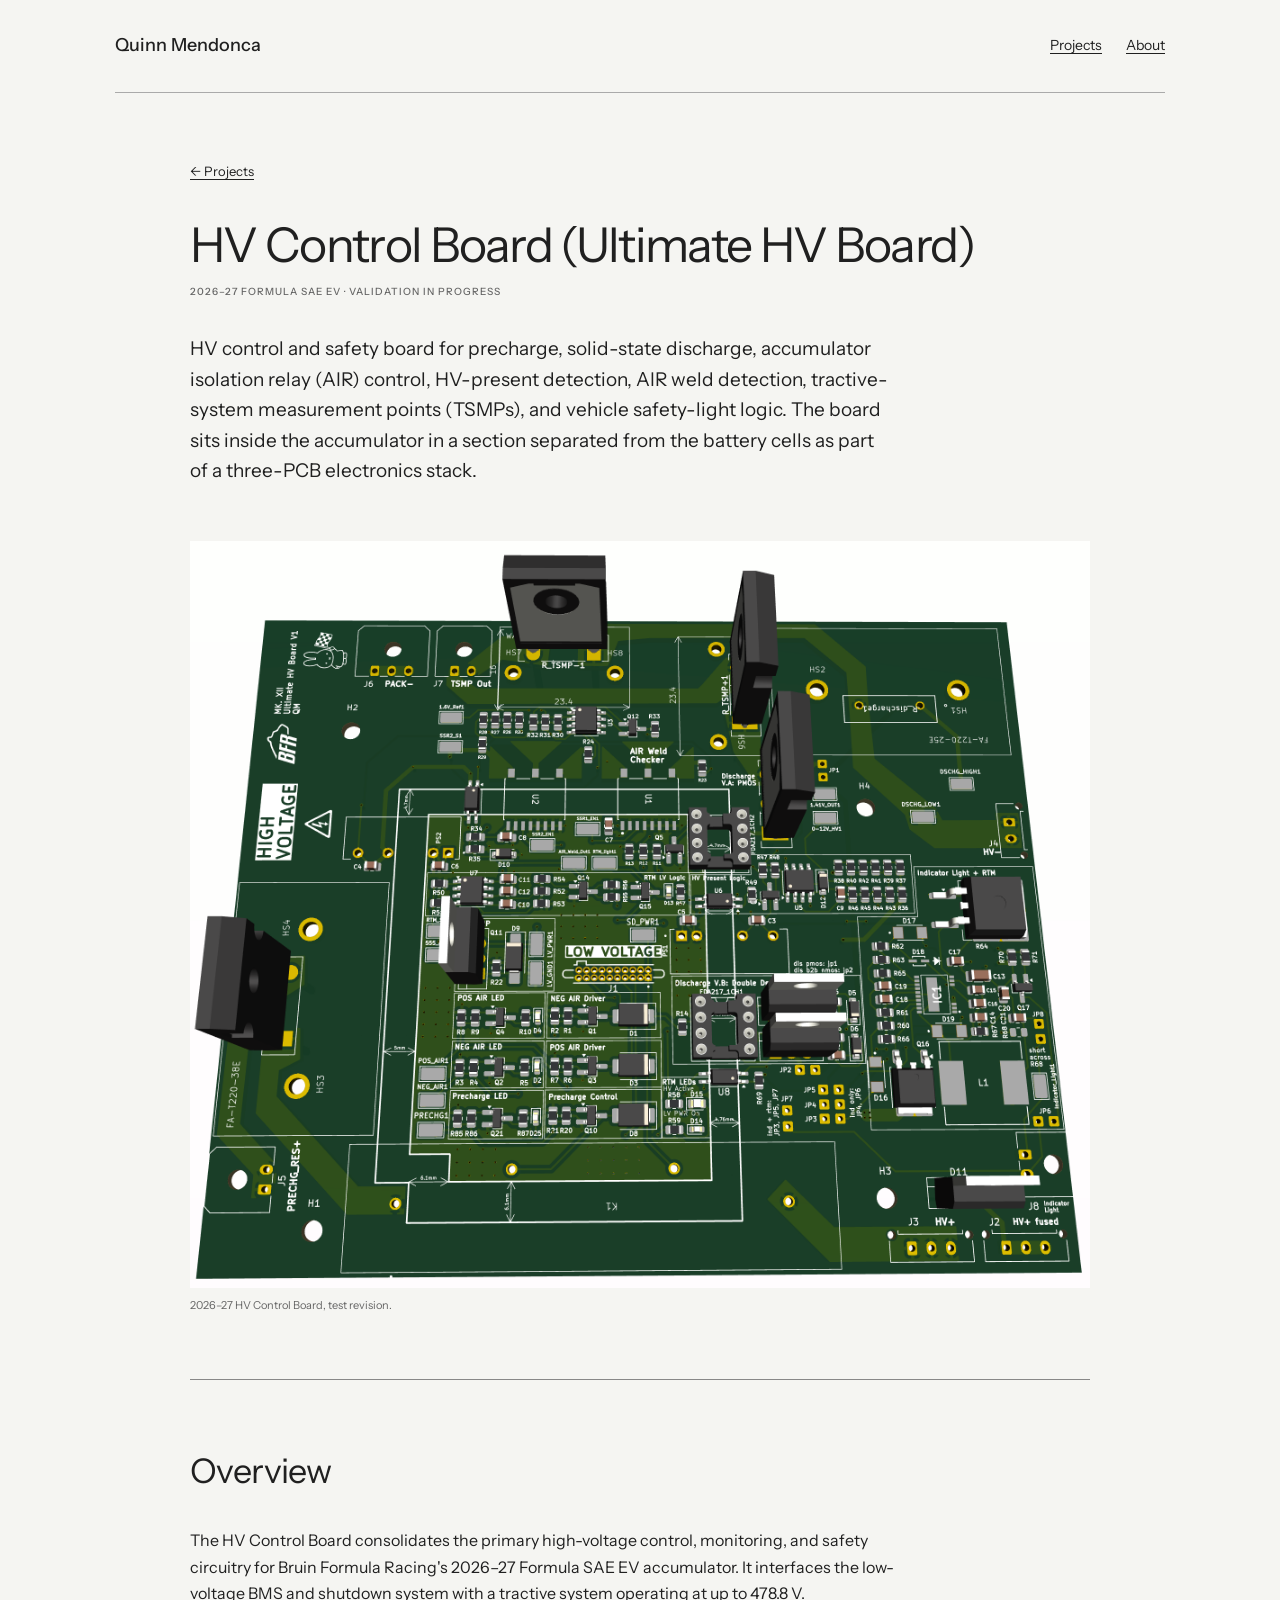
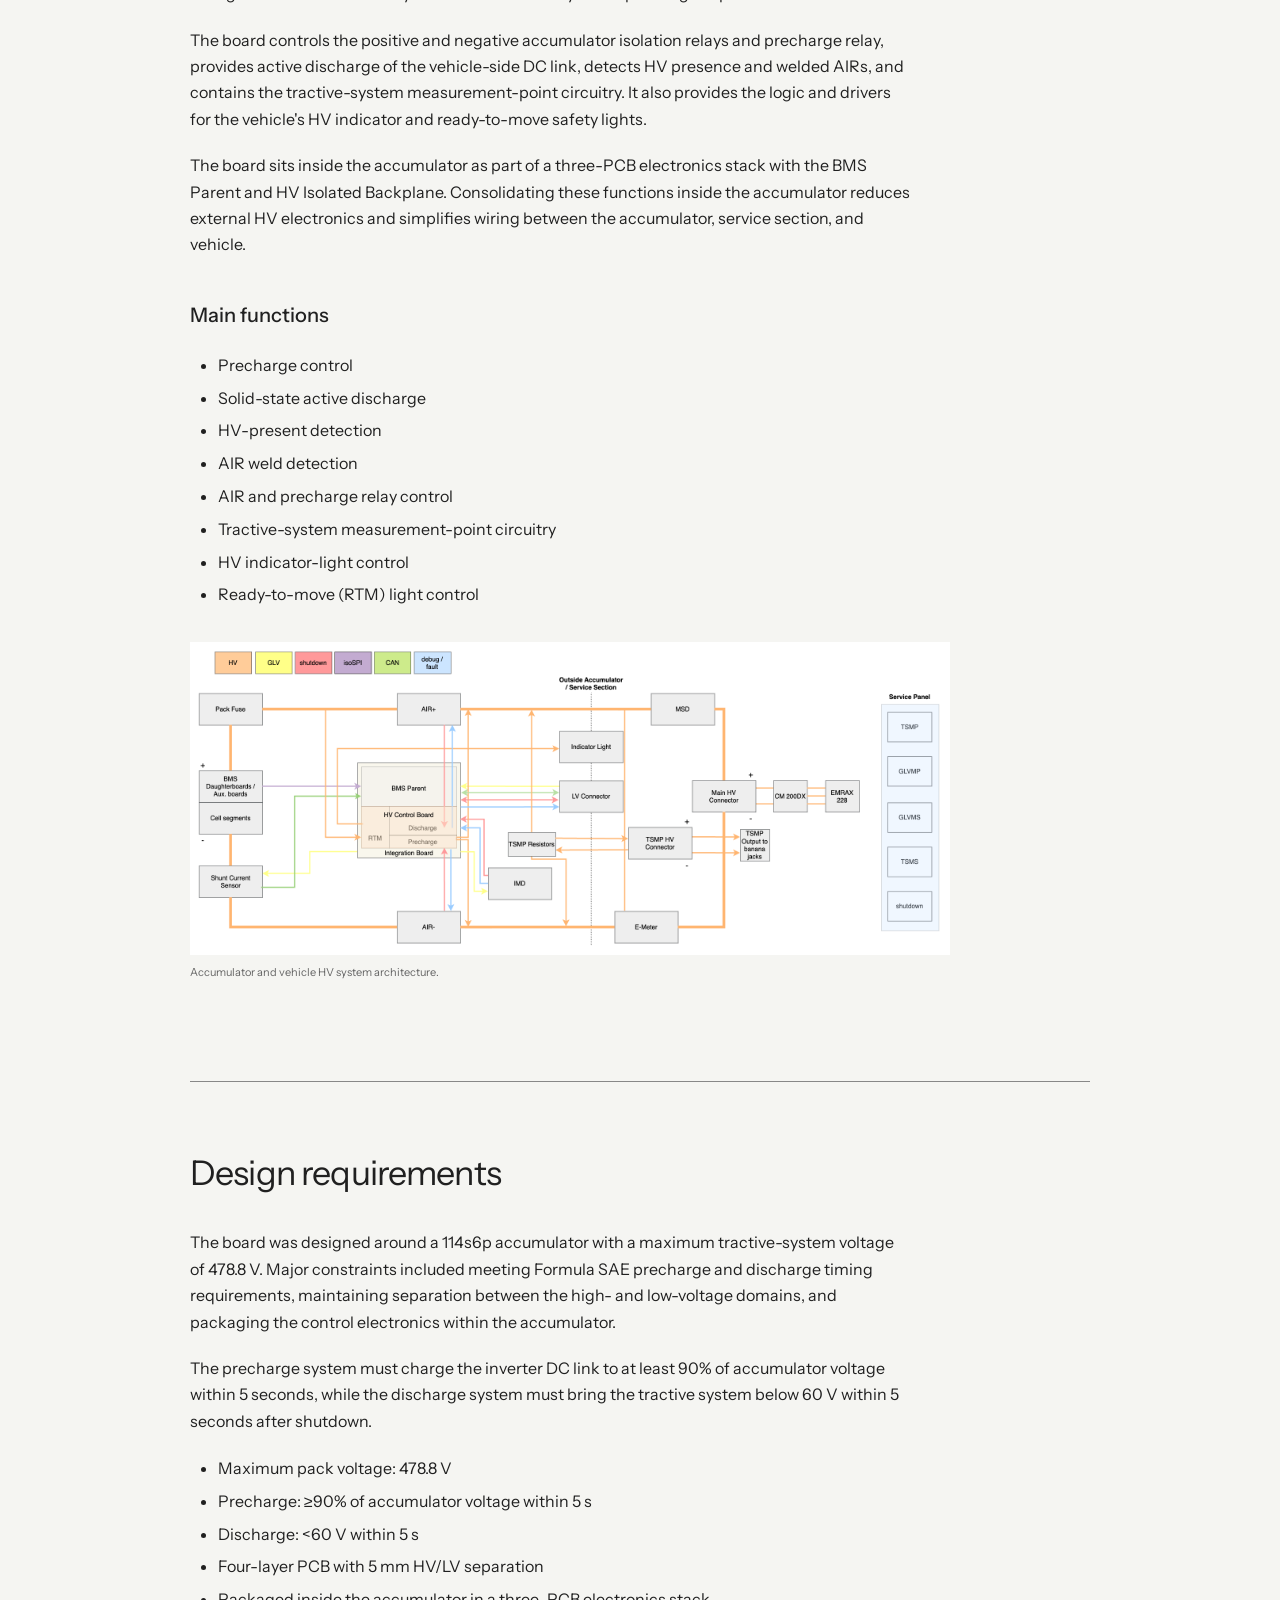
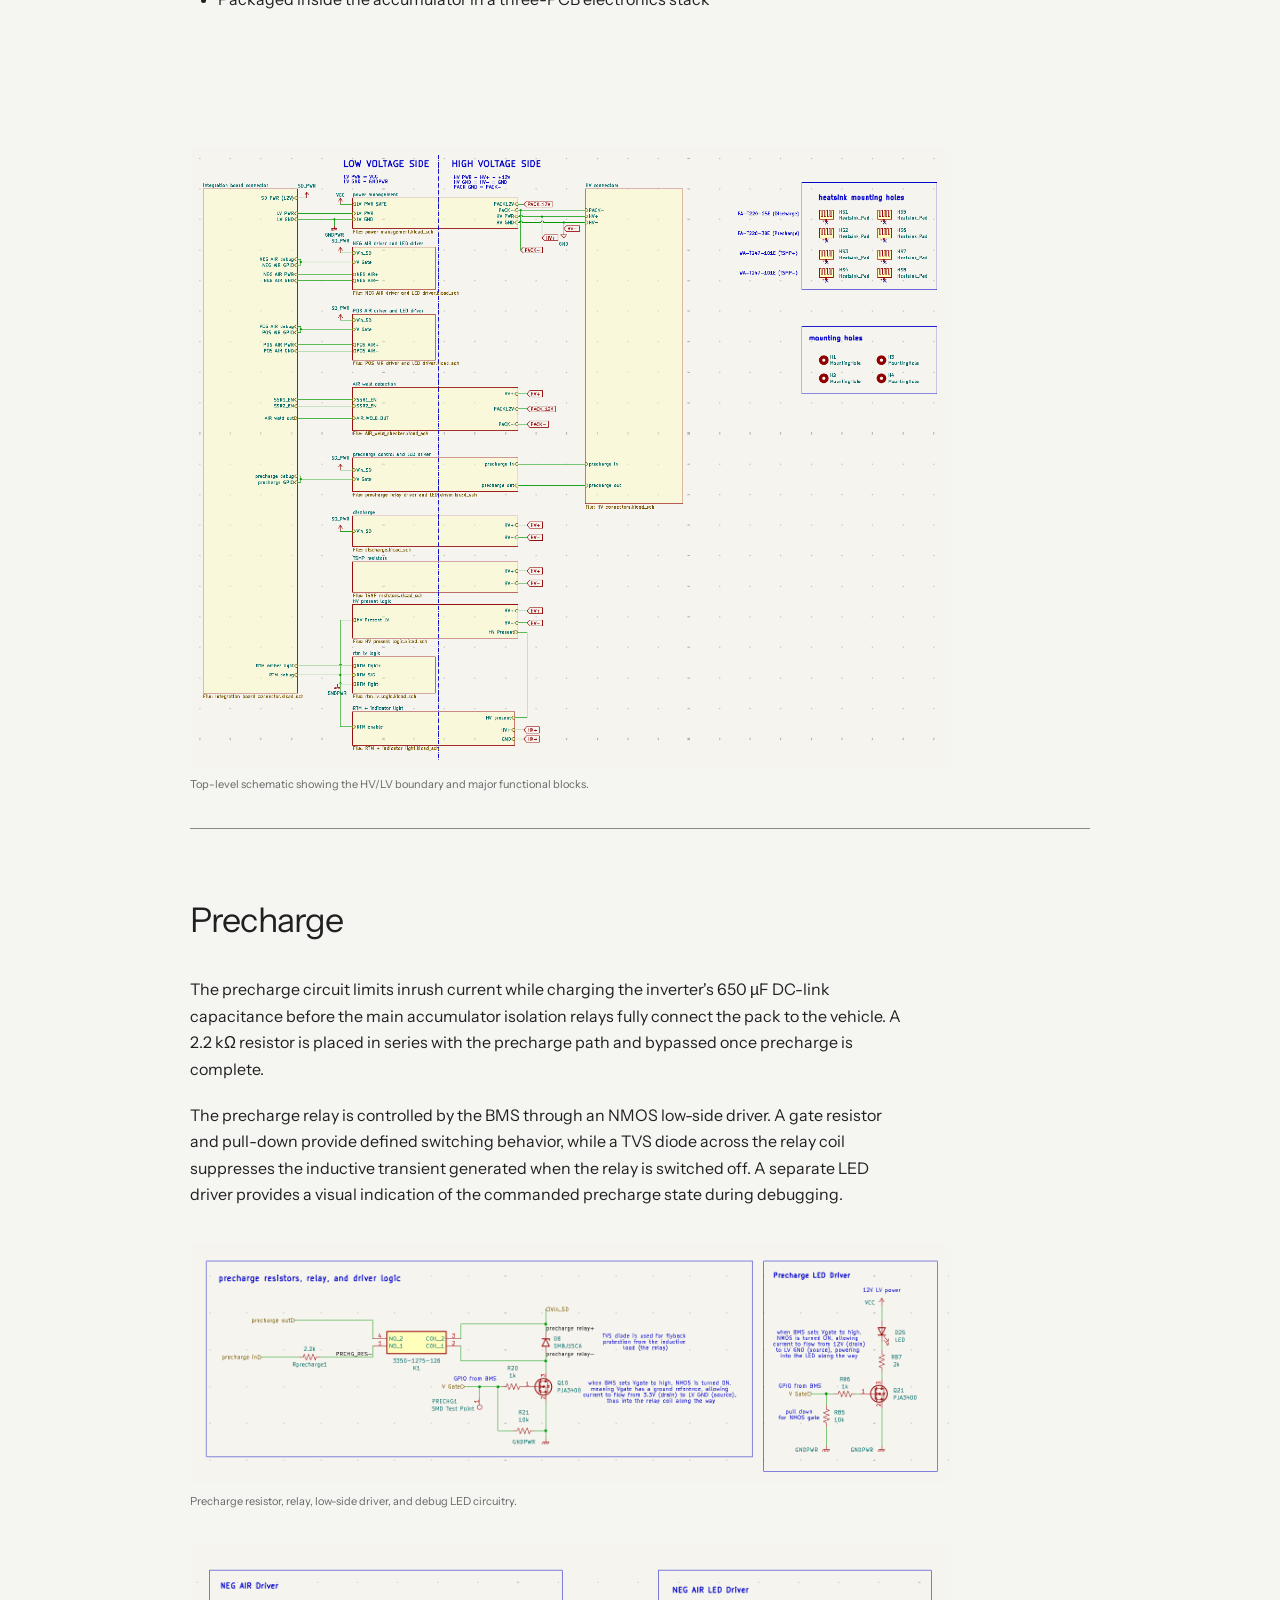
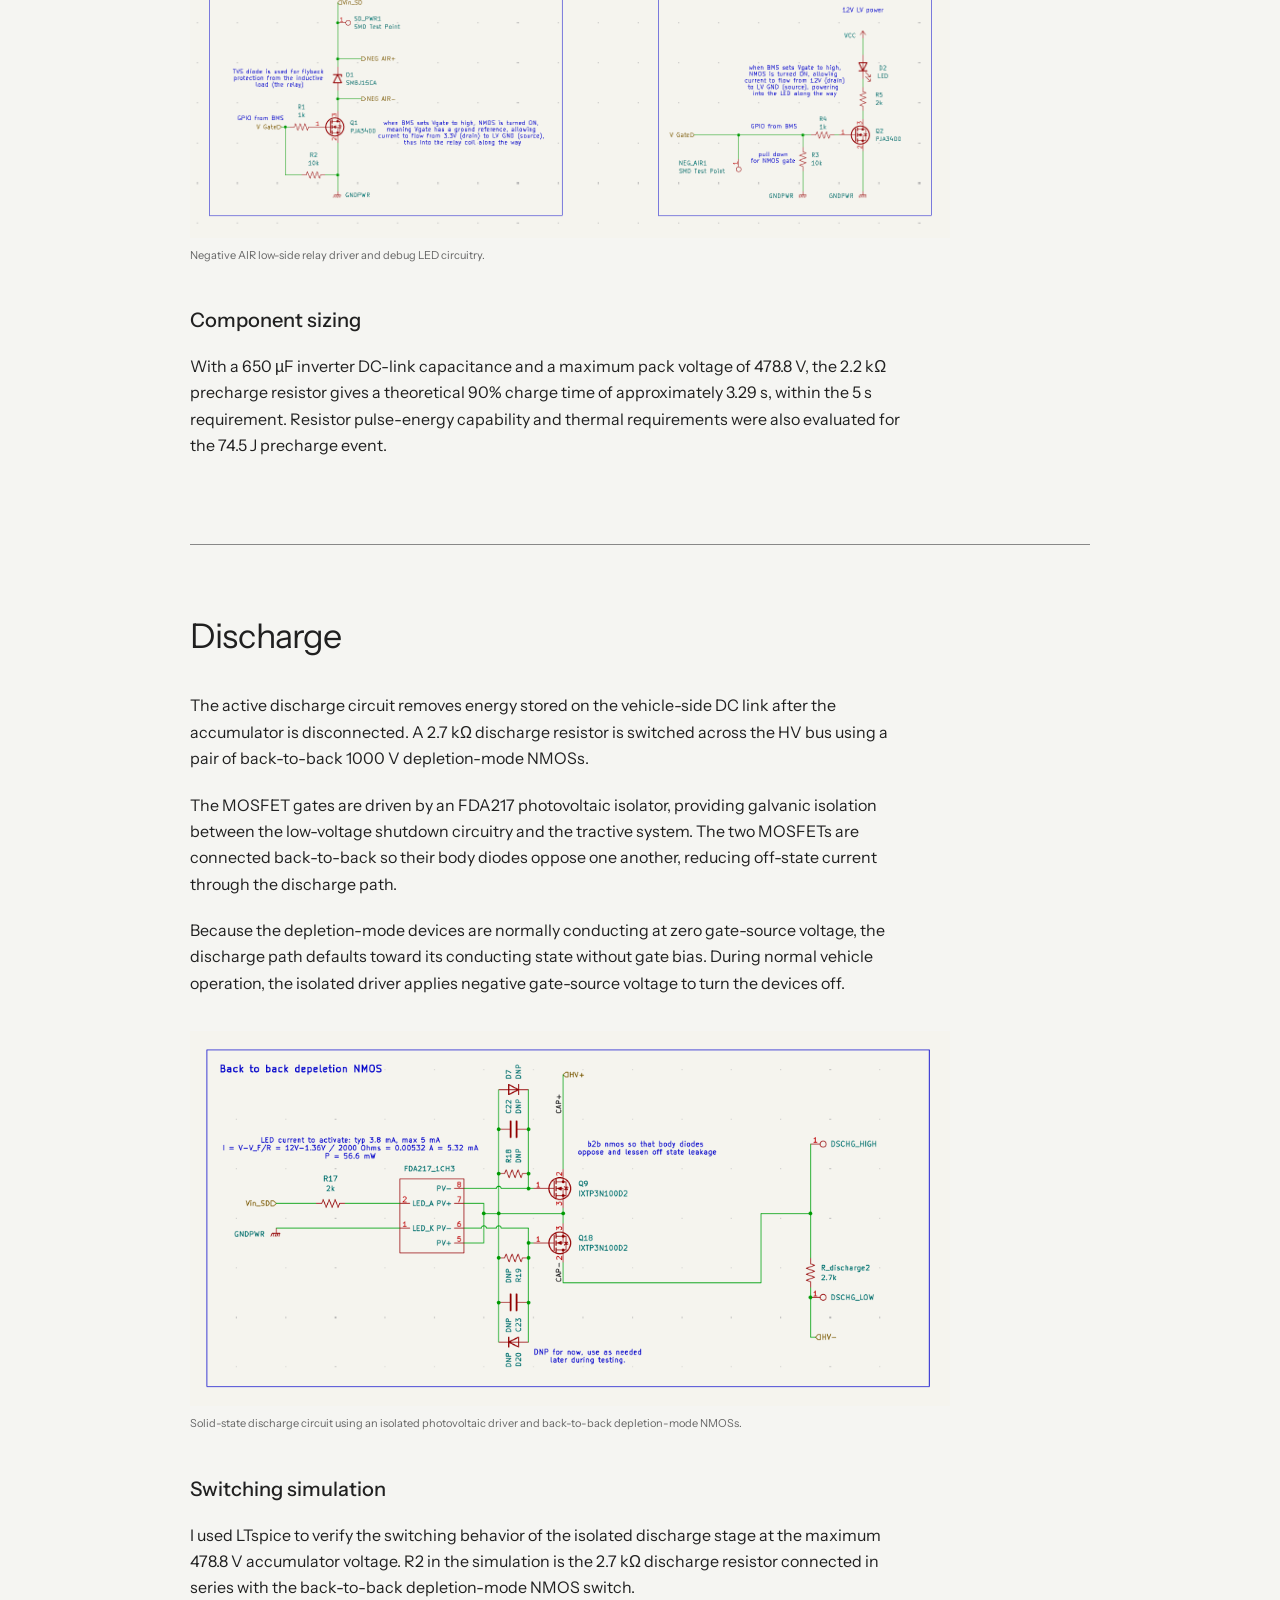
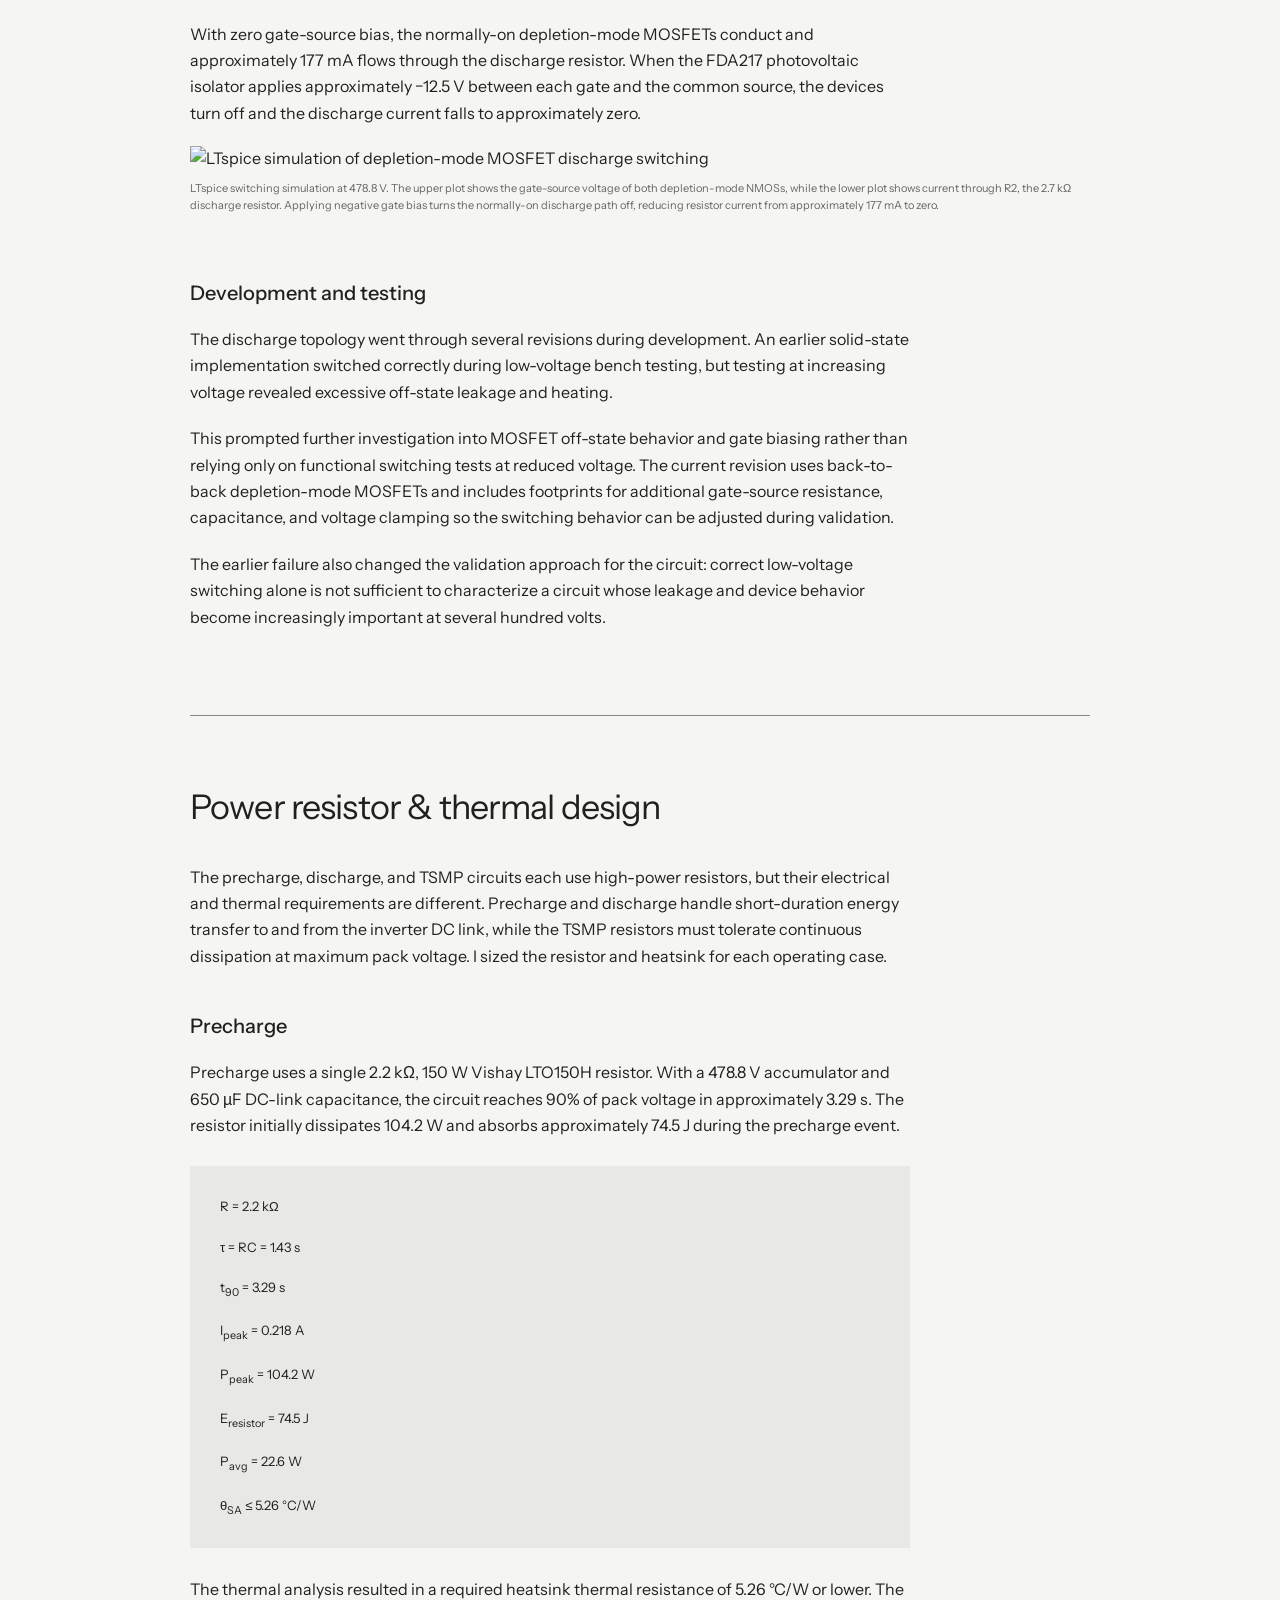
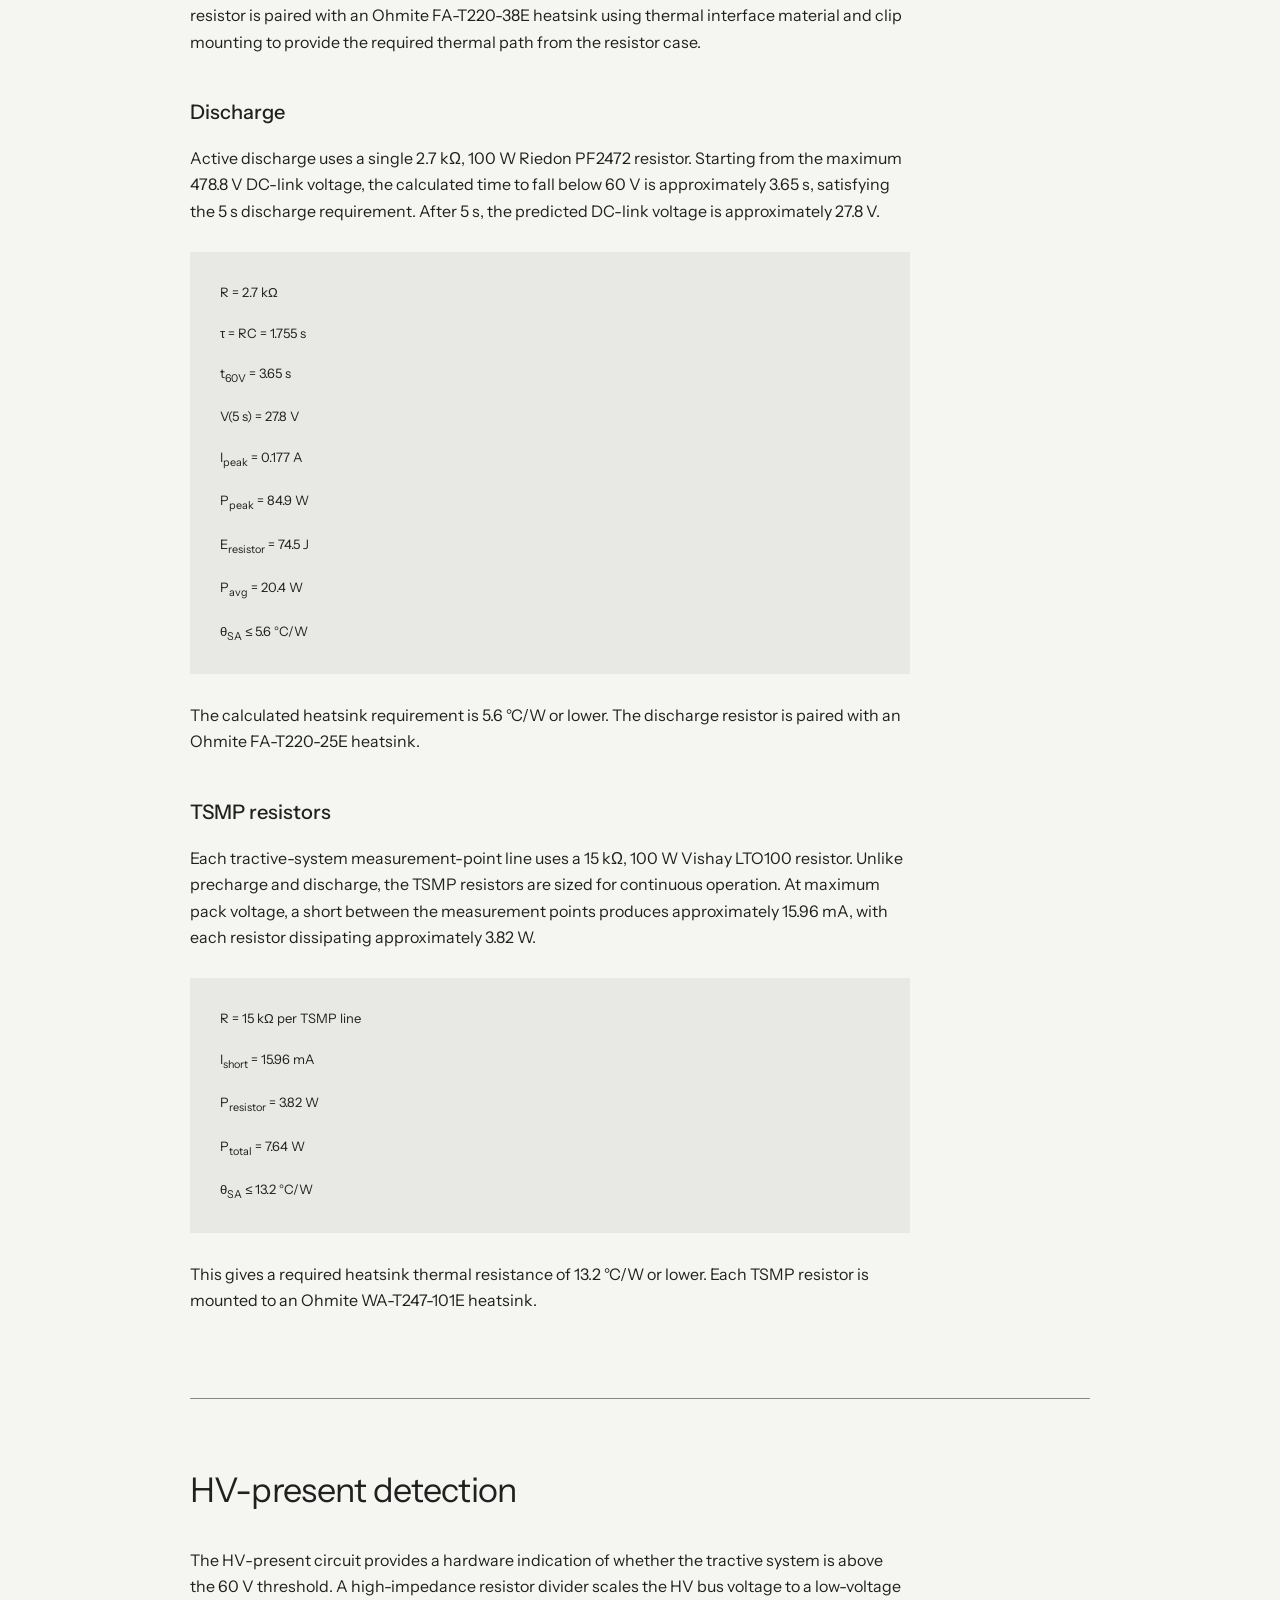
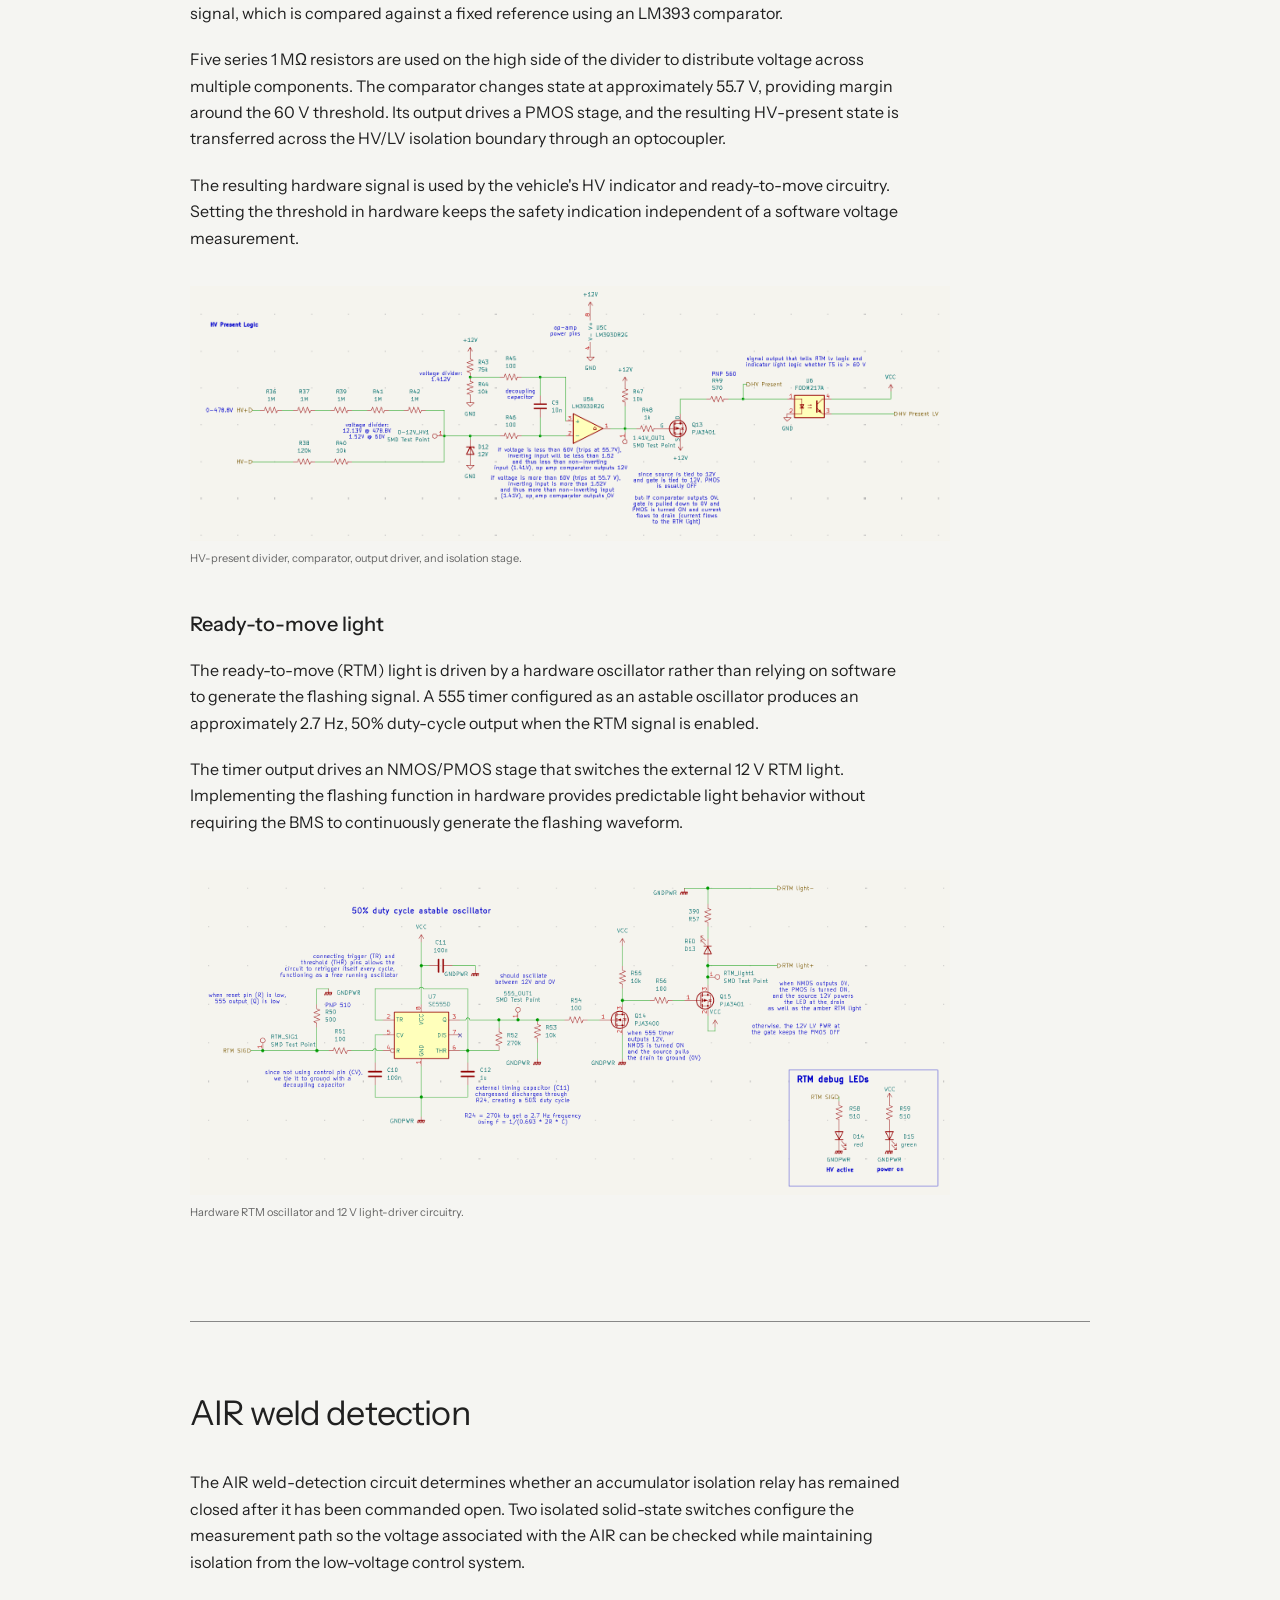
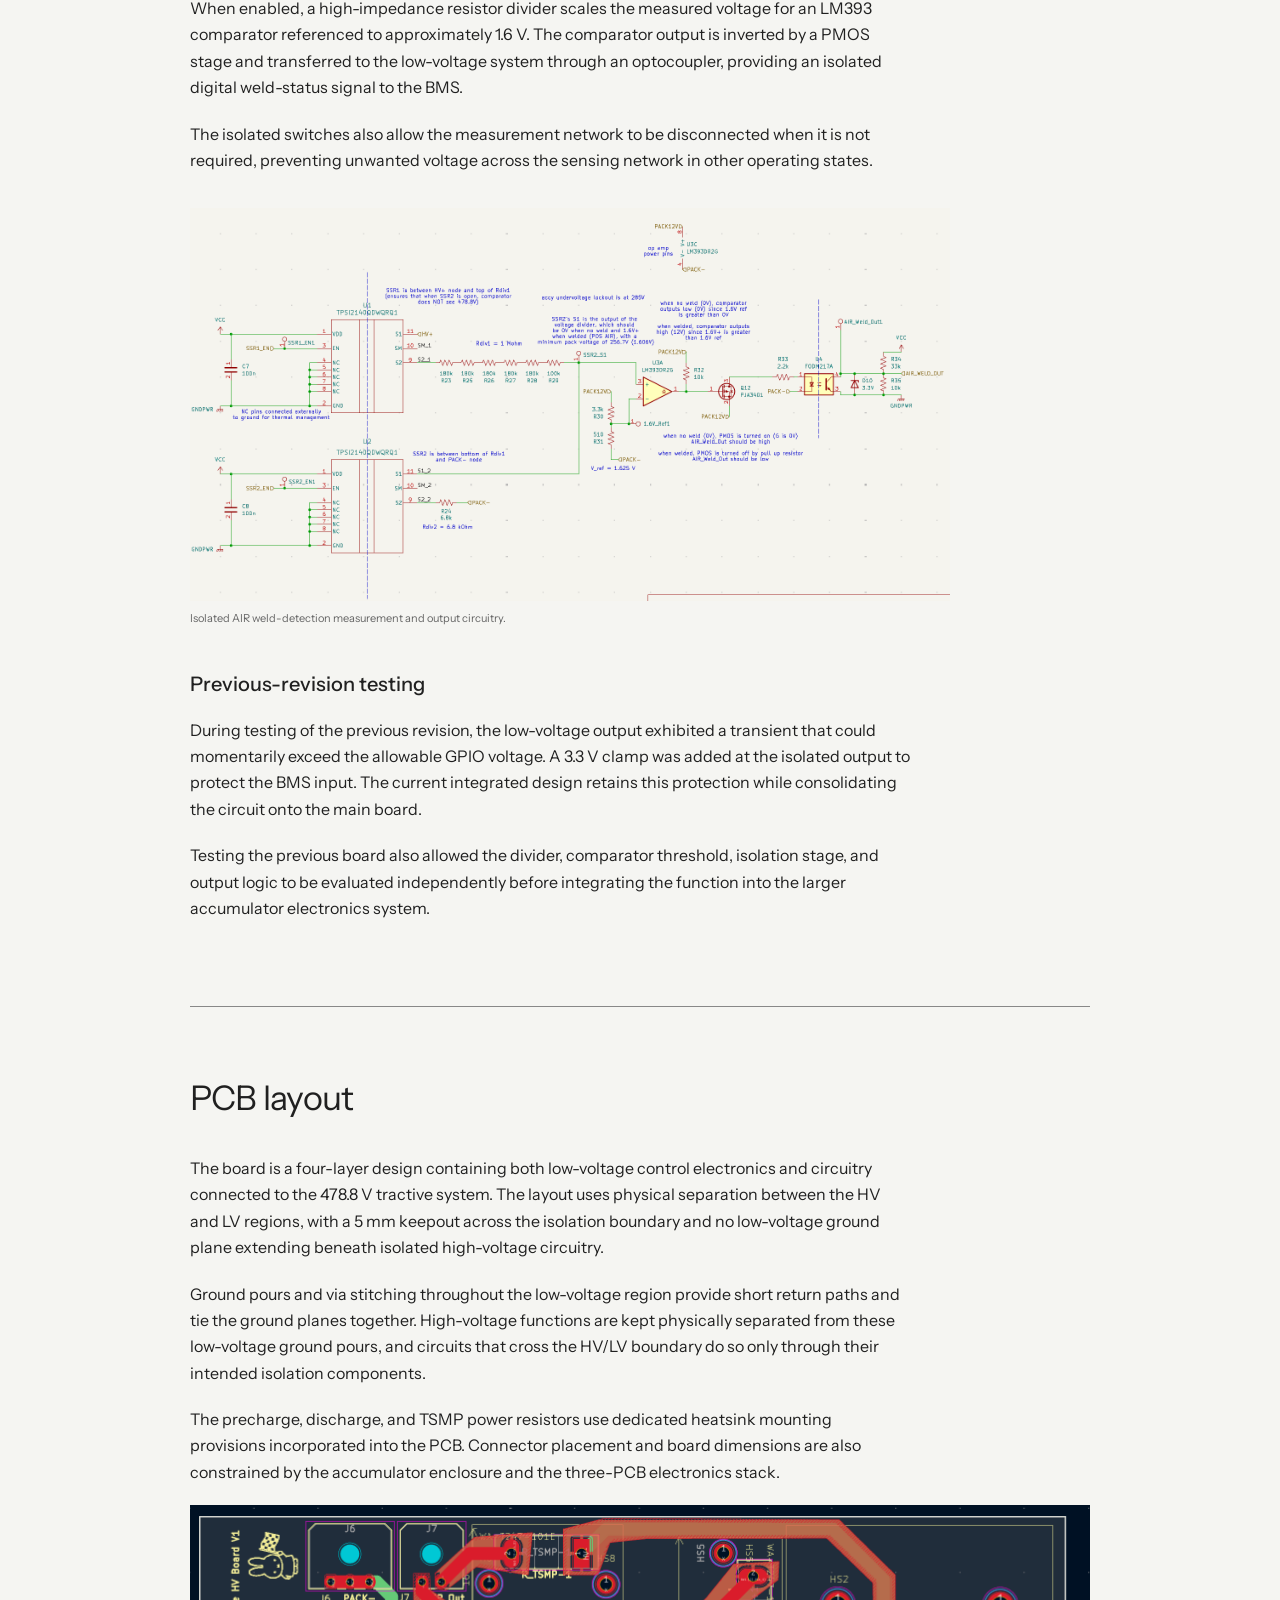
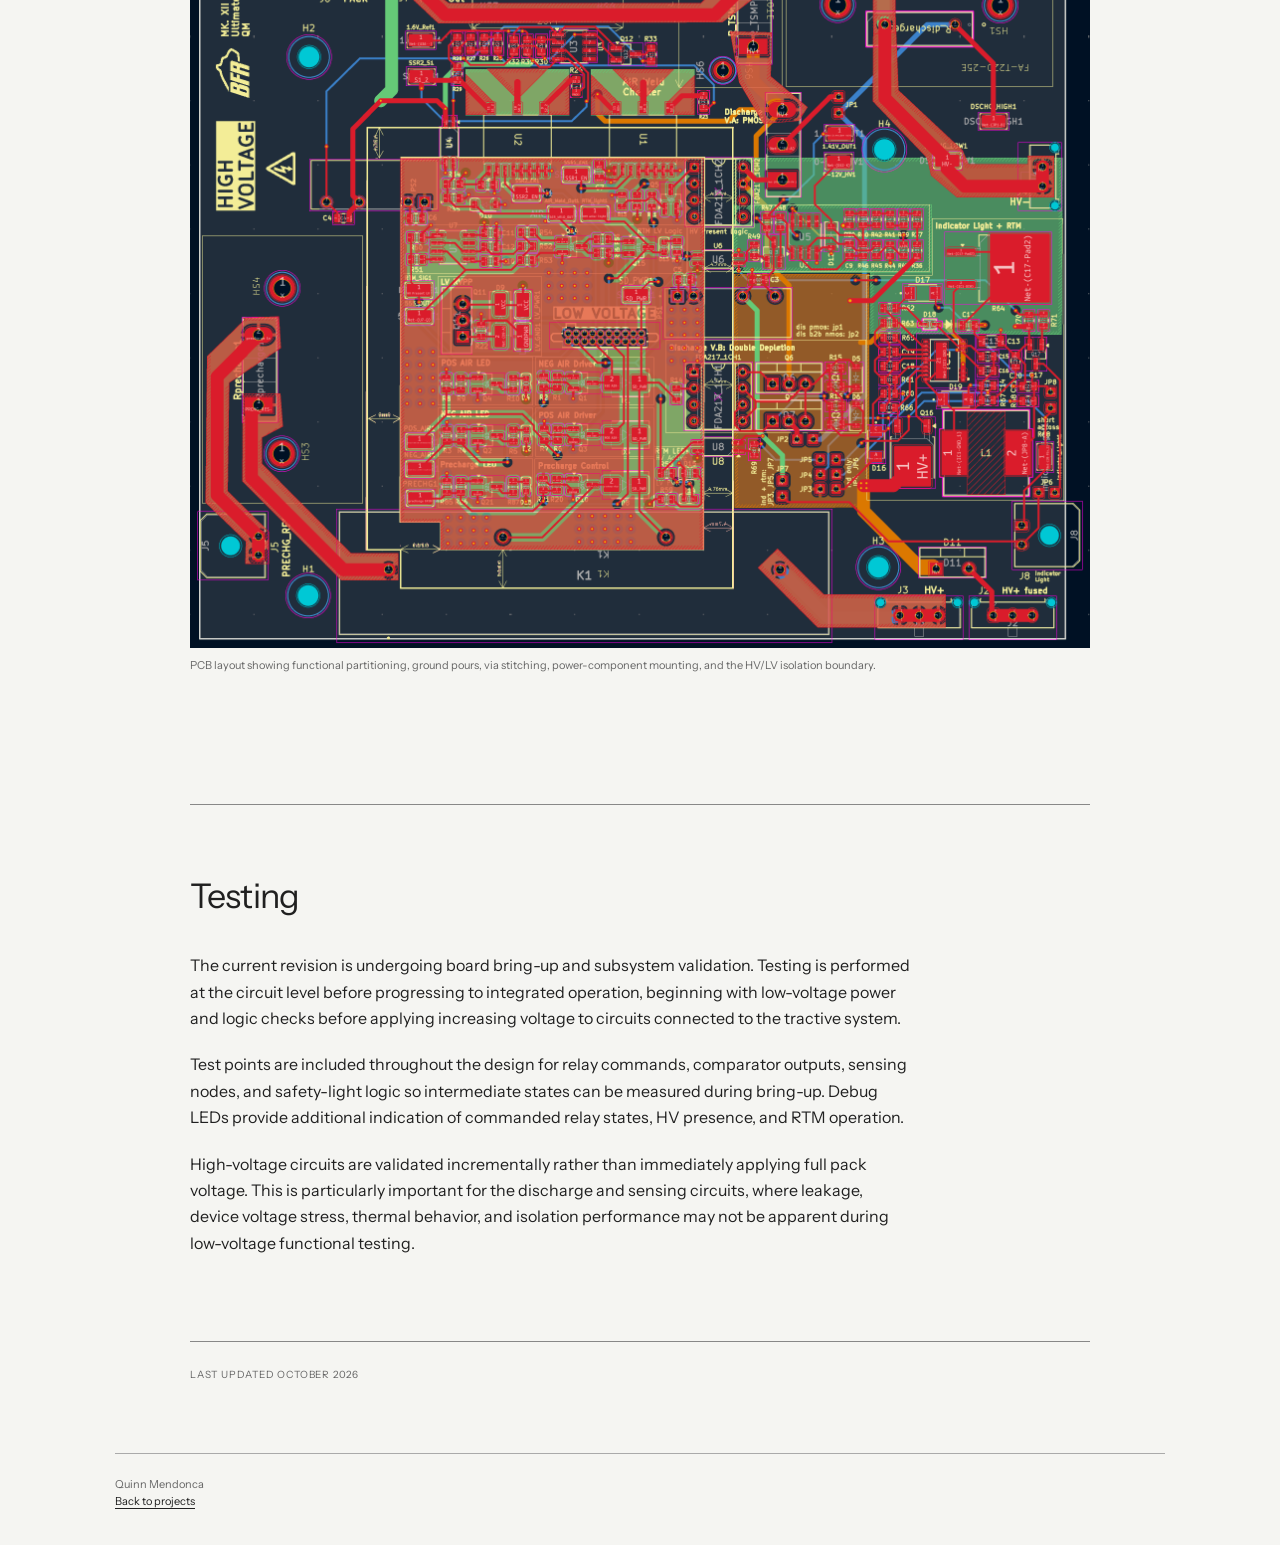
==== commit 2907424b: "fix" ====
--- a/projects/hv-control-board.html
+++ b/projects/hv-control-board.html
@@ -574,12 +574,6 @@
         <h3>Previous-revision testing</h3>
 
         <p>
-            The weld-detection architecture was originally developed as a
-            standalone board during the previous vehicle cycle before being
-            integrated into the current HV Control Board.
-        </p>
-
-        <p>
             During testing of the previous revision, the low-voltage output
             exhibited a transient that could momentarily exceed the allowable
             GPIO voltage. A 3.3 V clamp was added at the isolated output to
@@ -588,7 +582,7 @@
         </p>
 
         <p>
-            Testing the previous standalone board also allowed the divider,
+            Testing the previous board also allowed the divider,
             comparator threshold, isolation stage, and output logic to be
             evaluated independently before integrating the function into the
             larger accumulator electronics system.
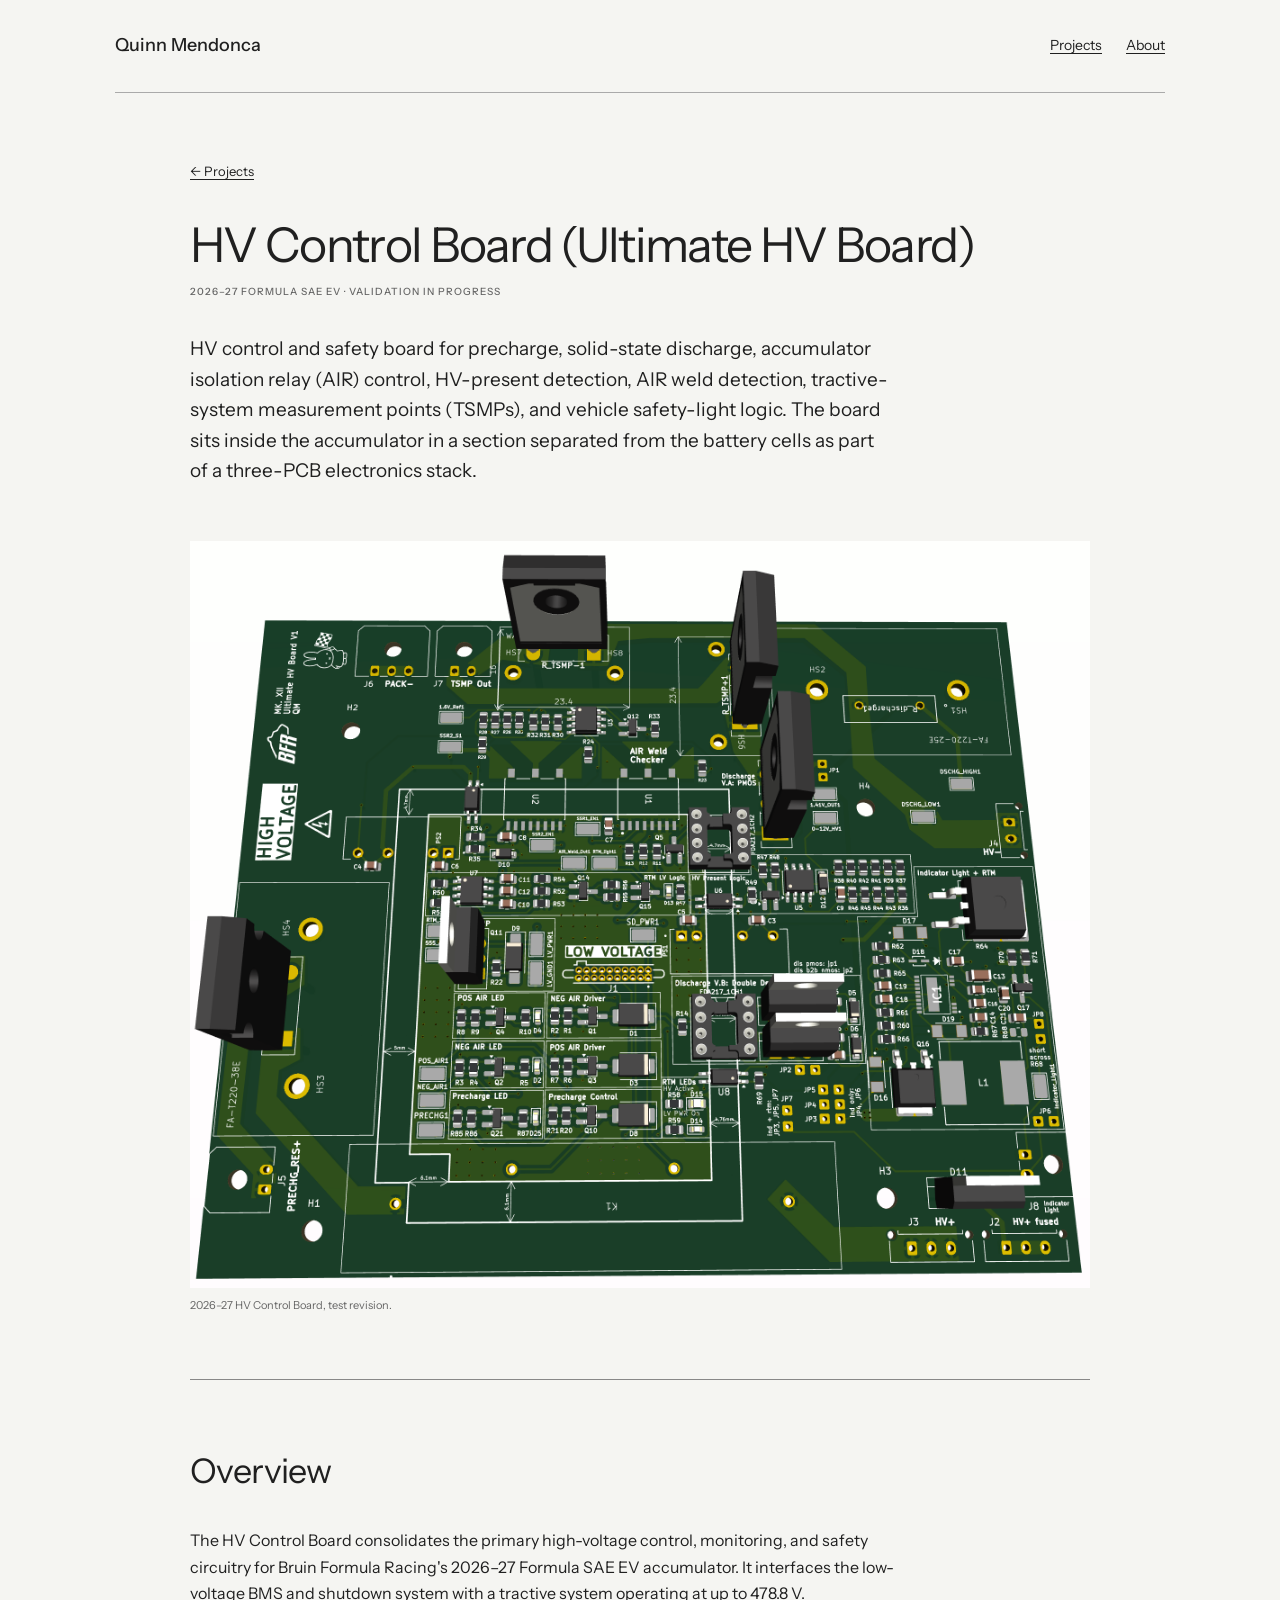
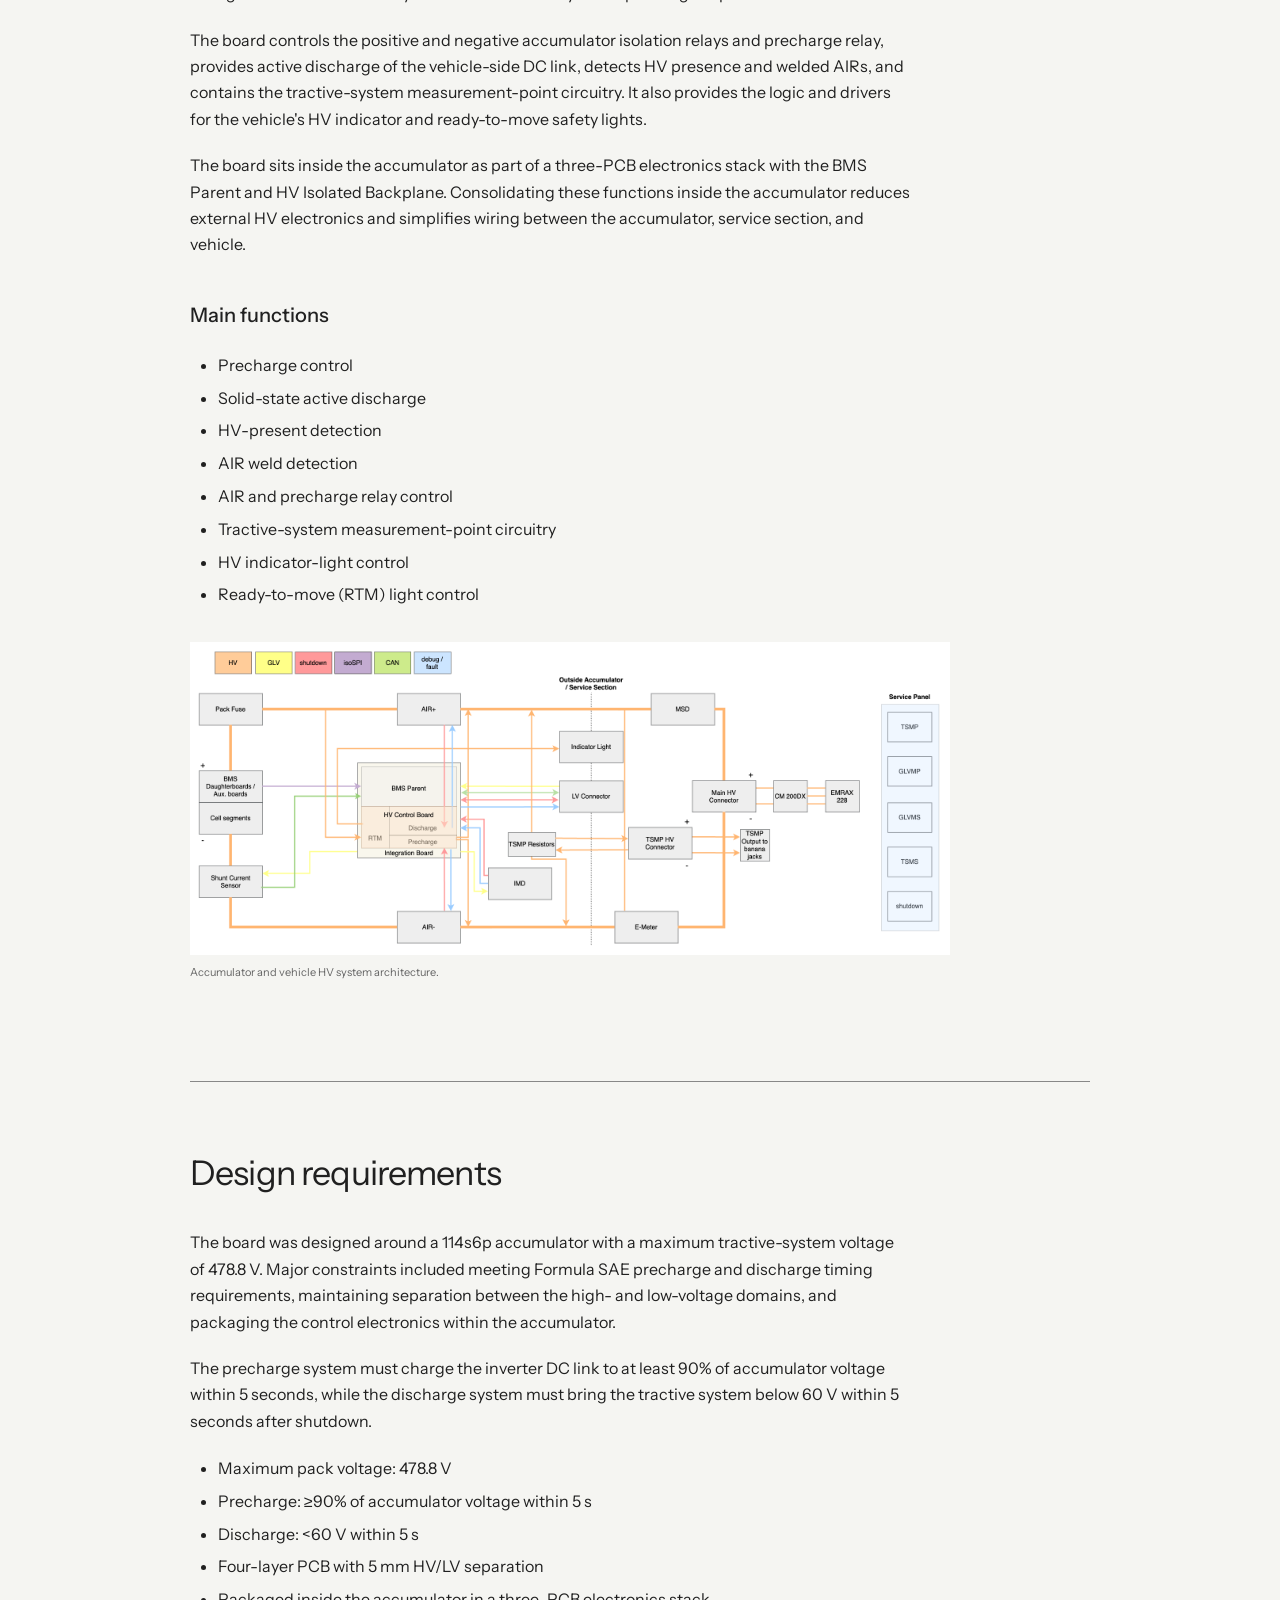
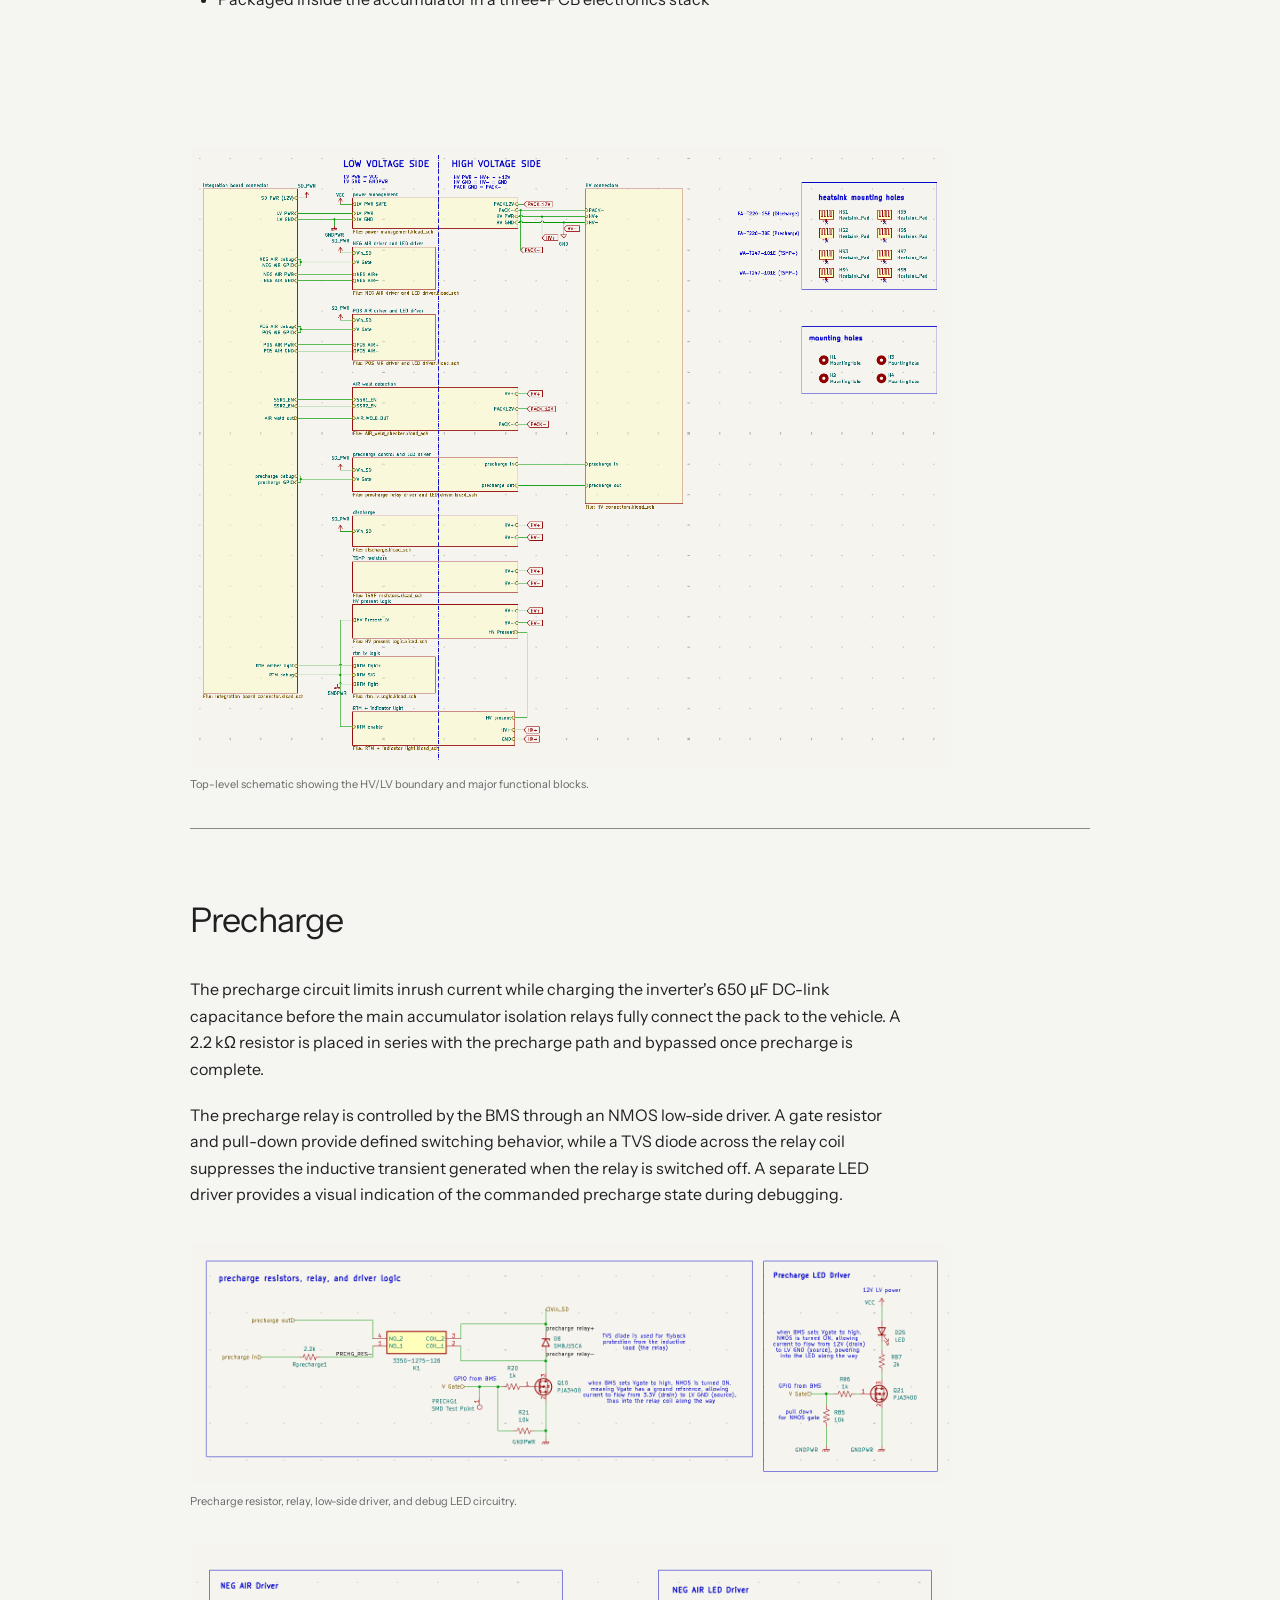
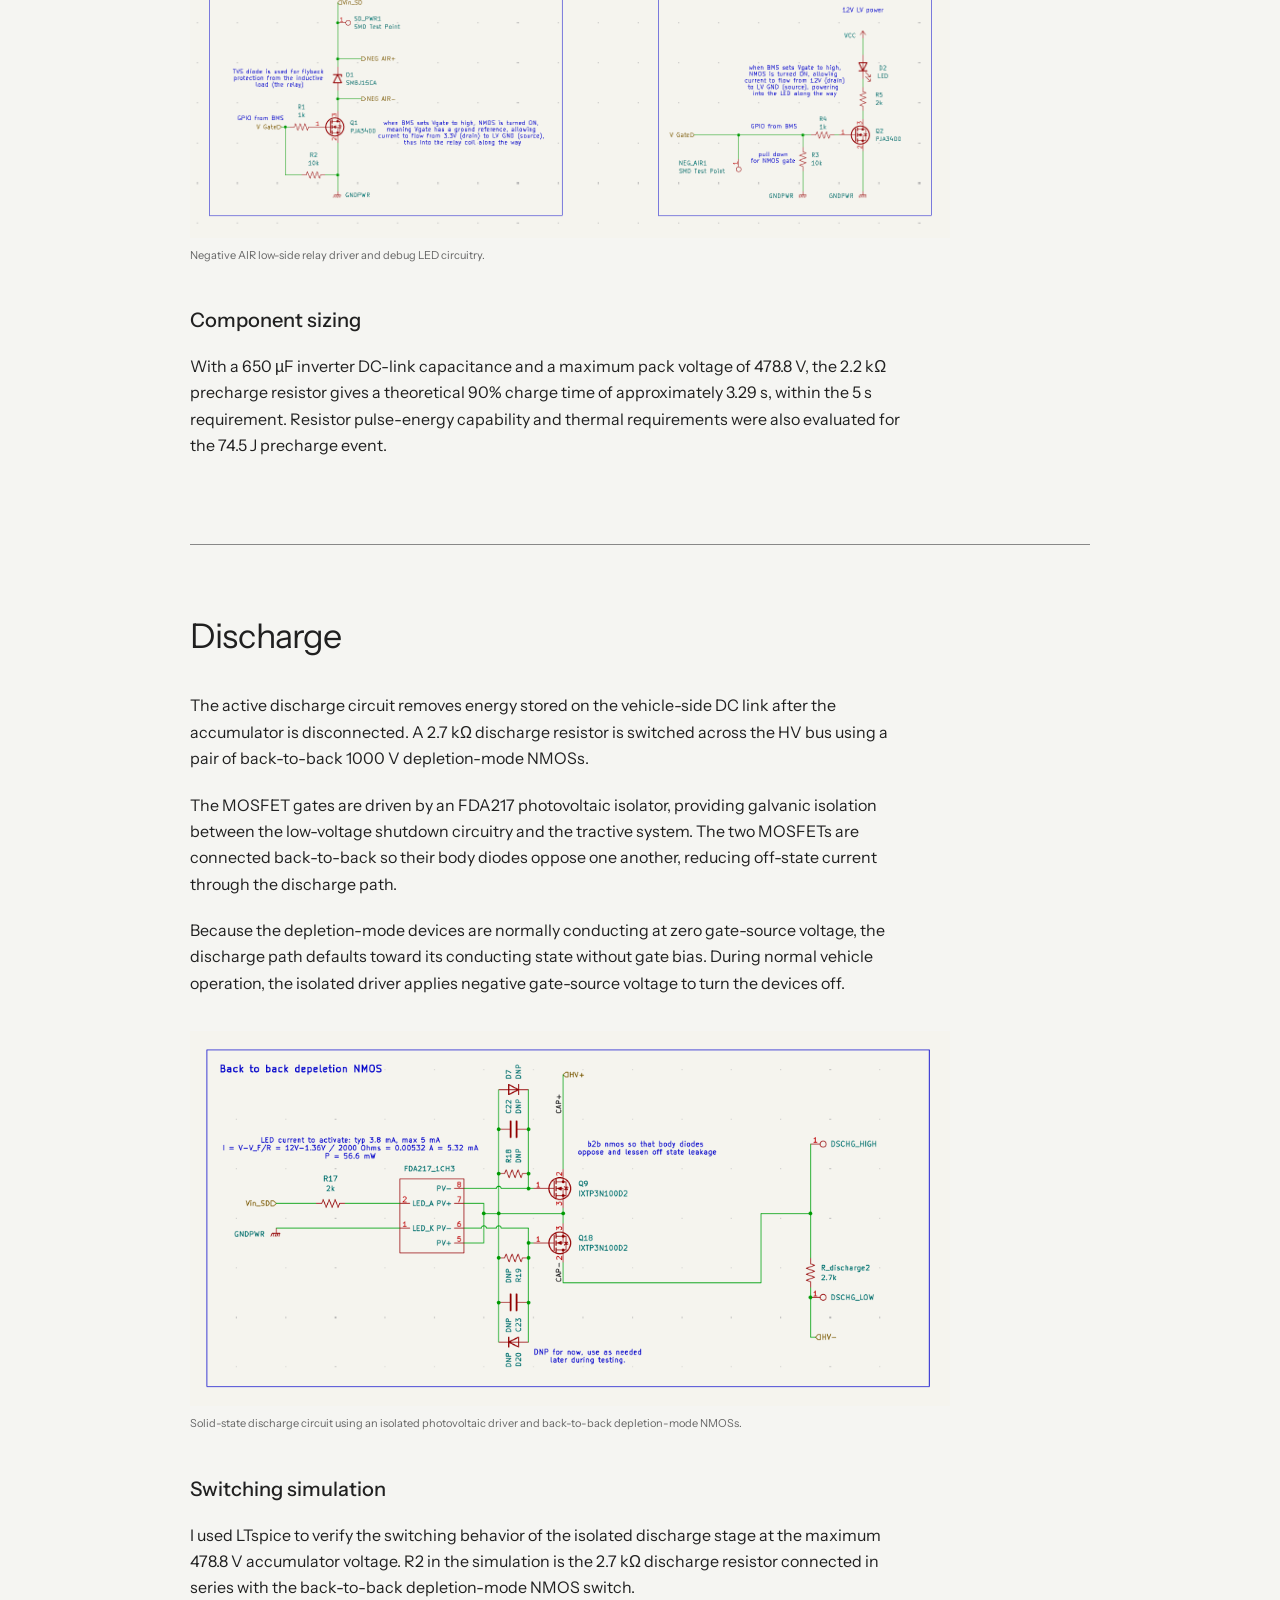
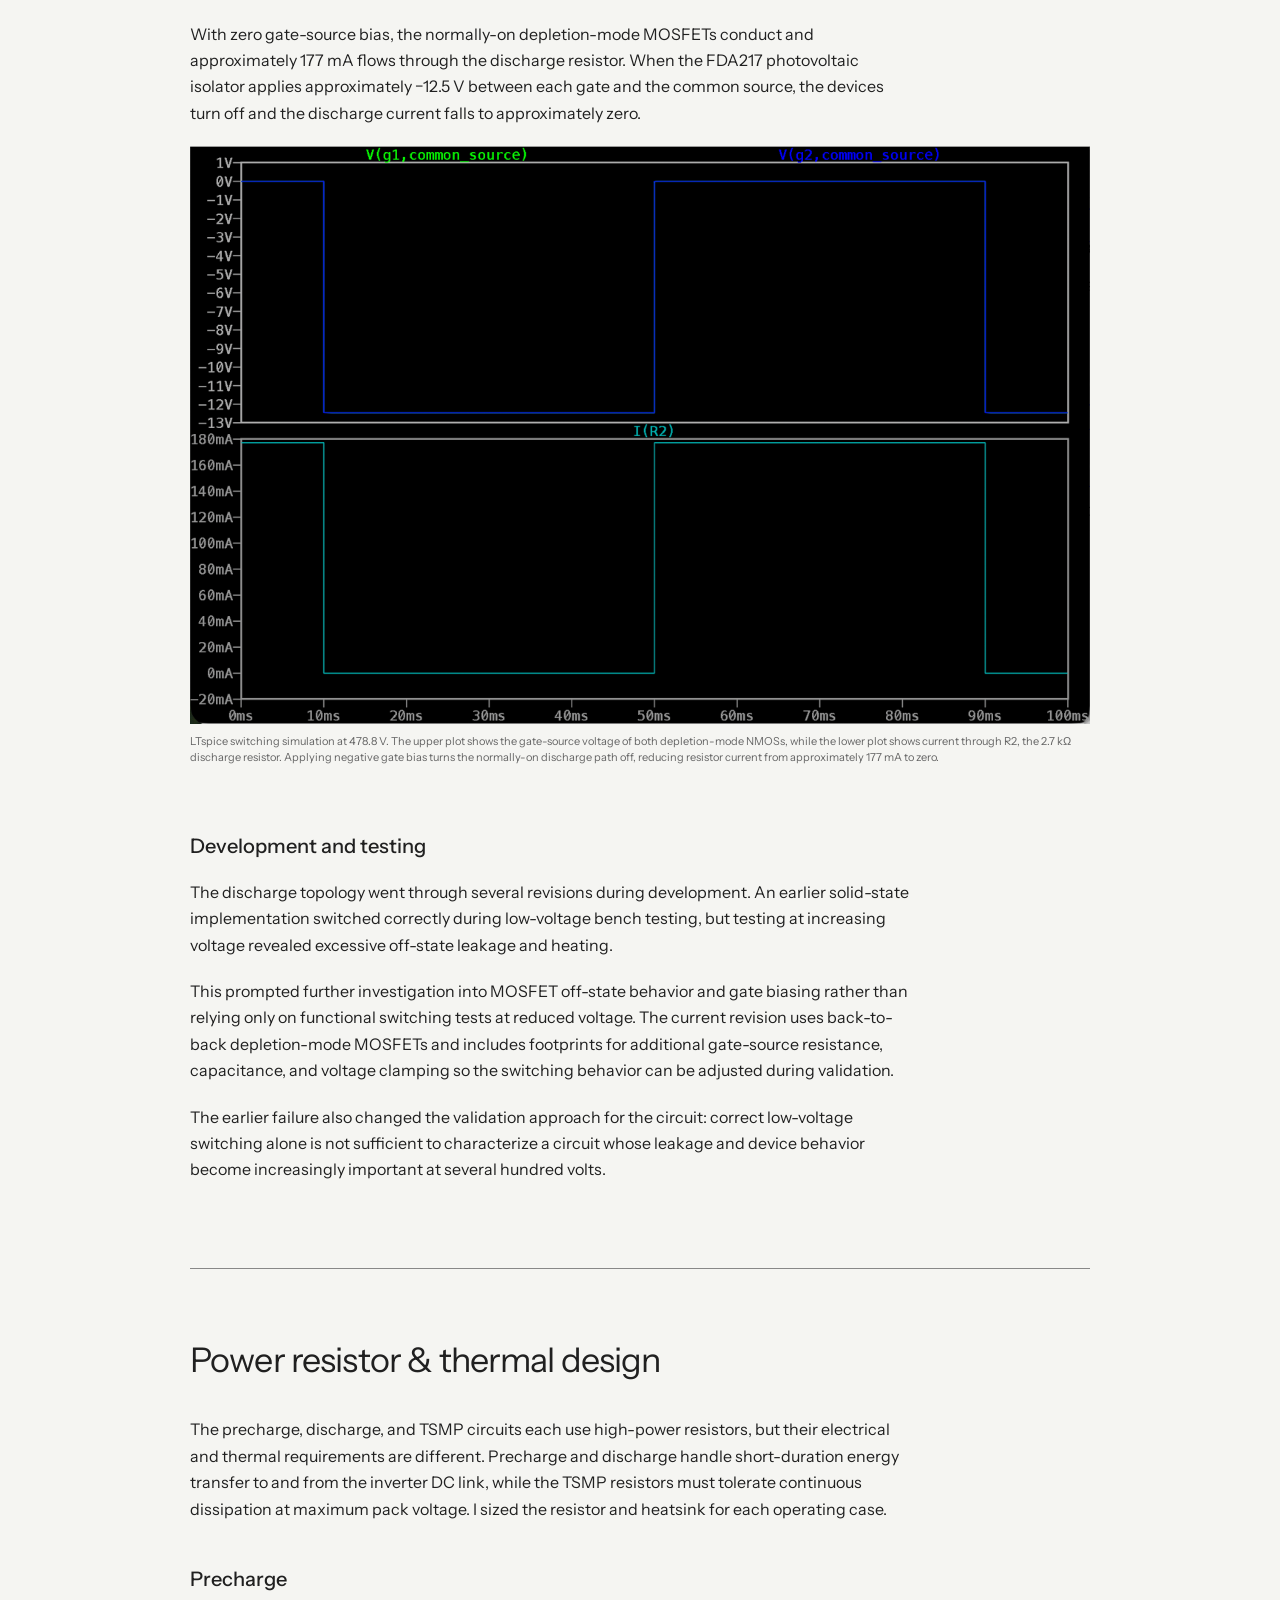
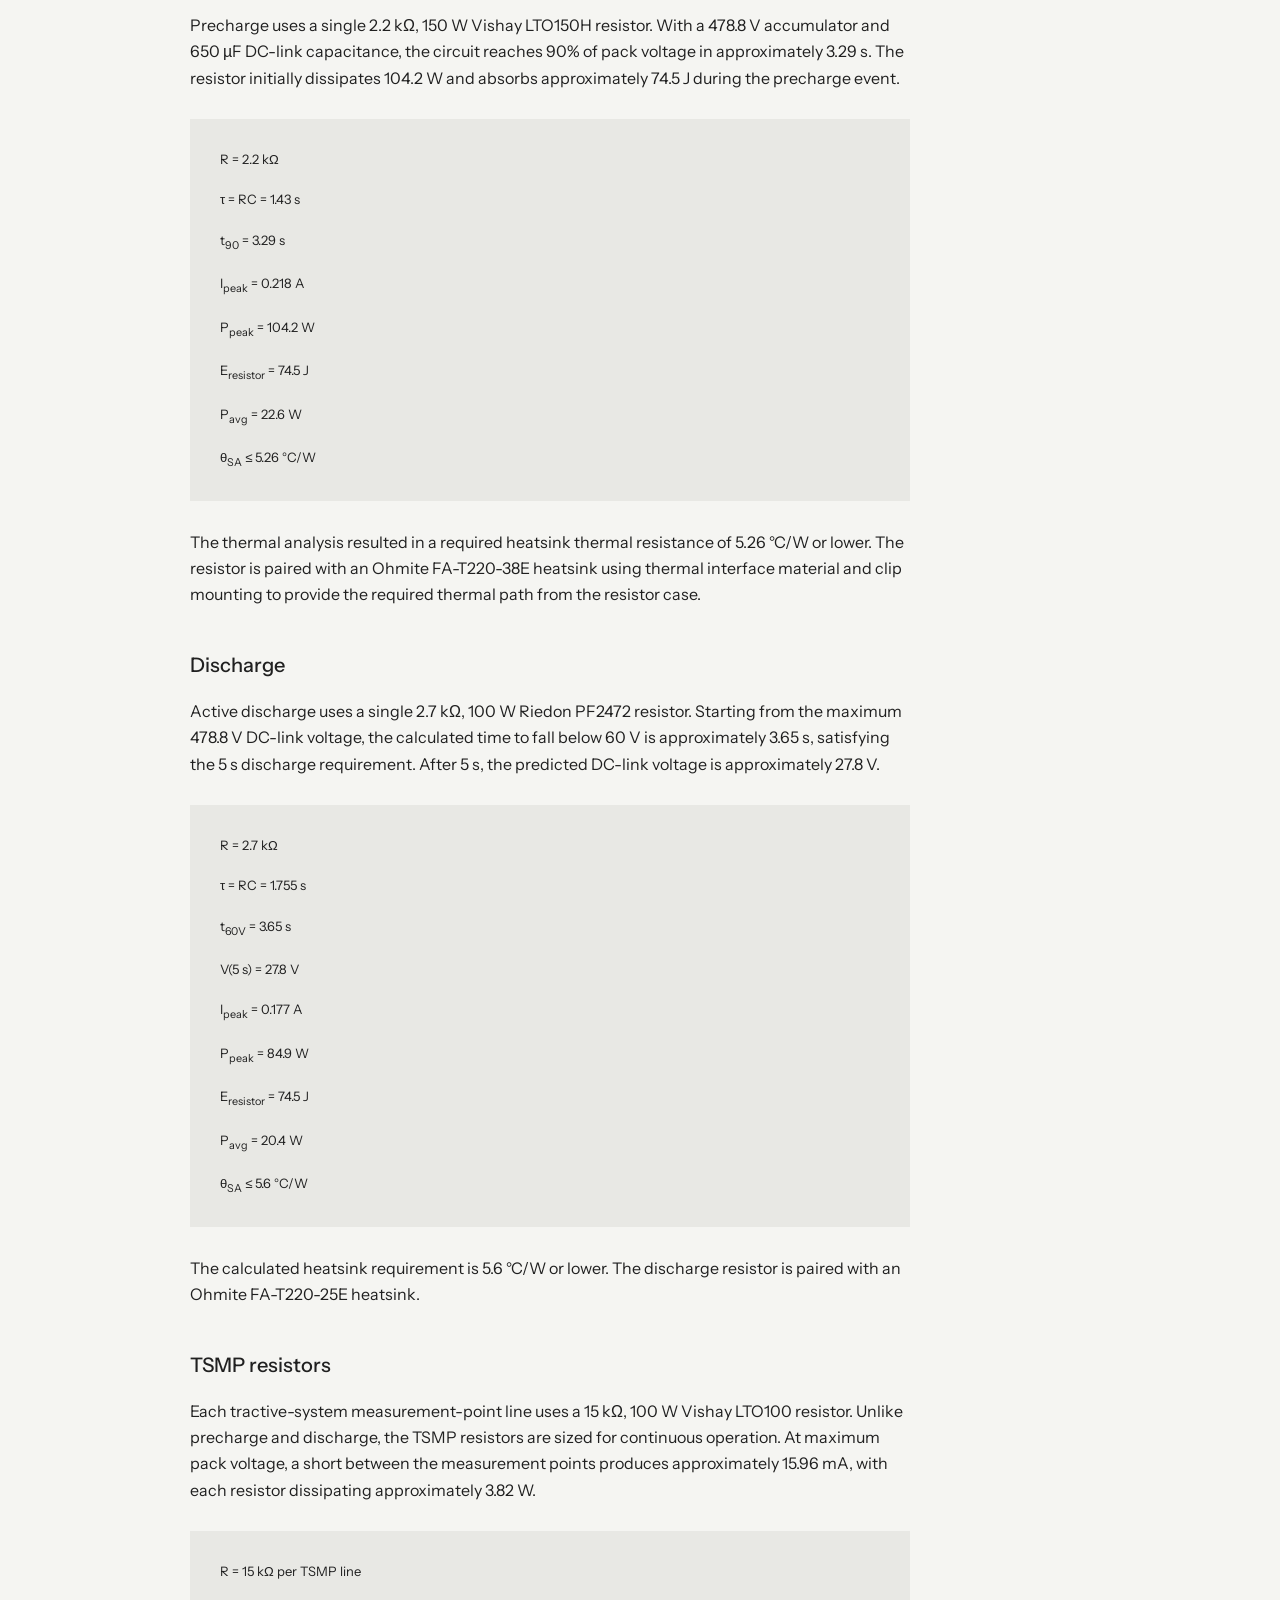
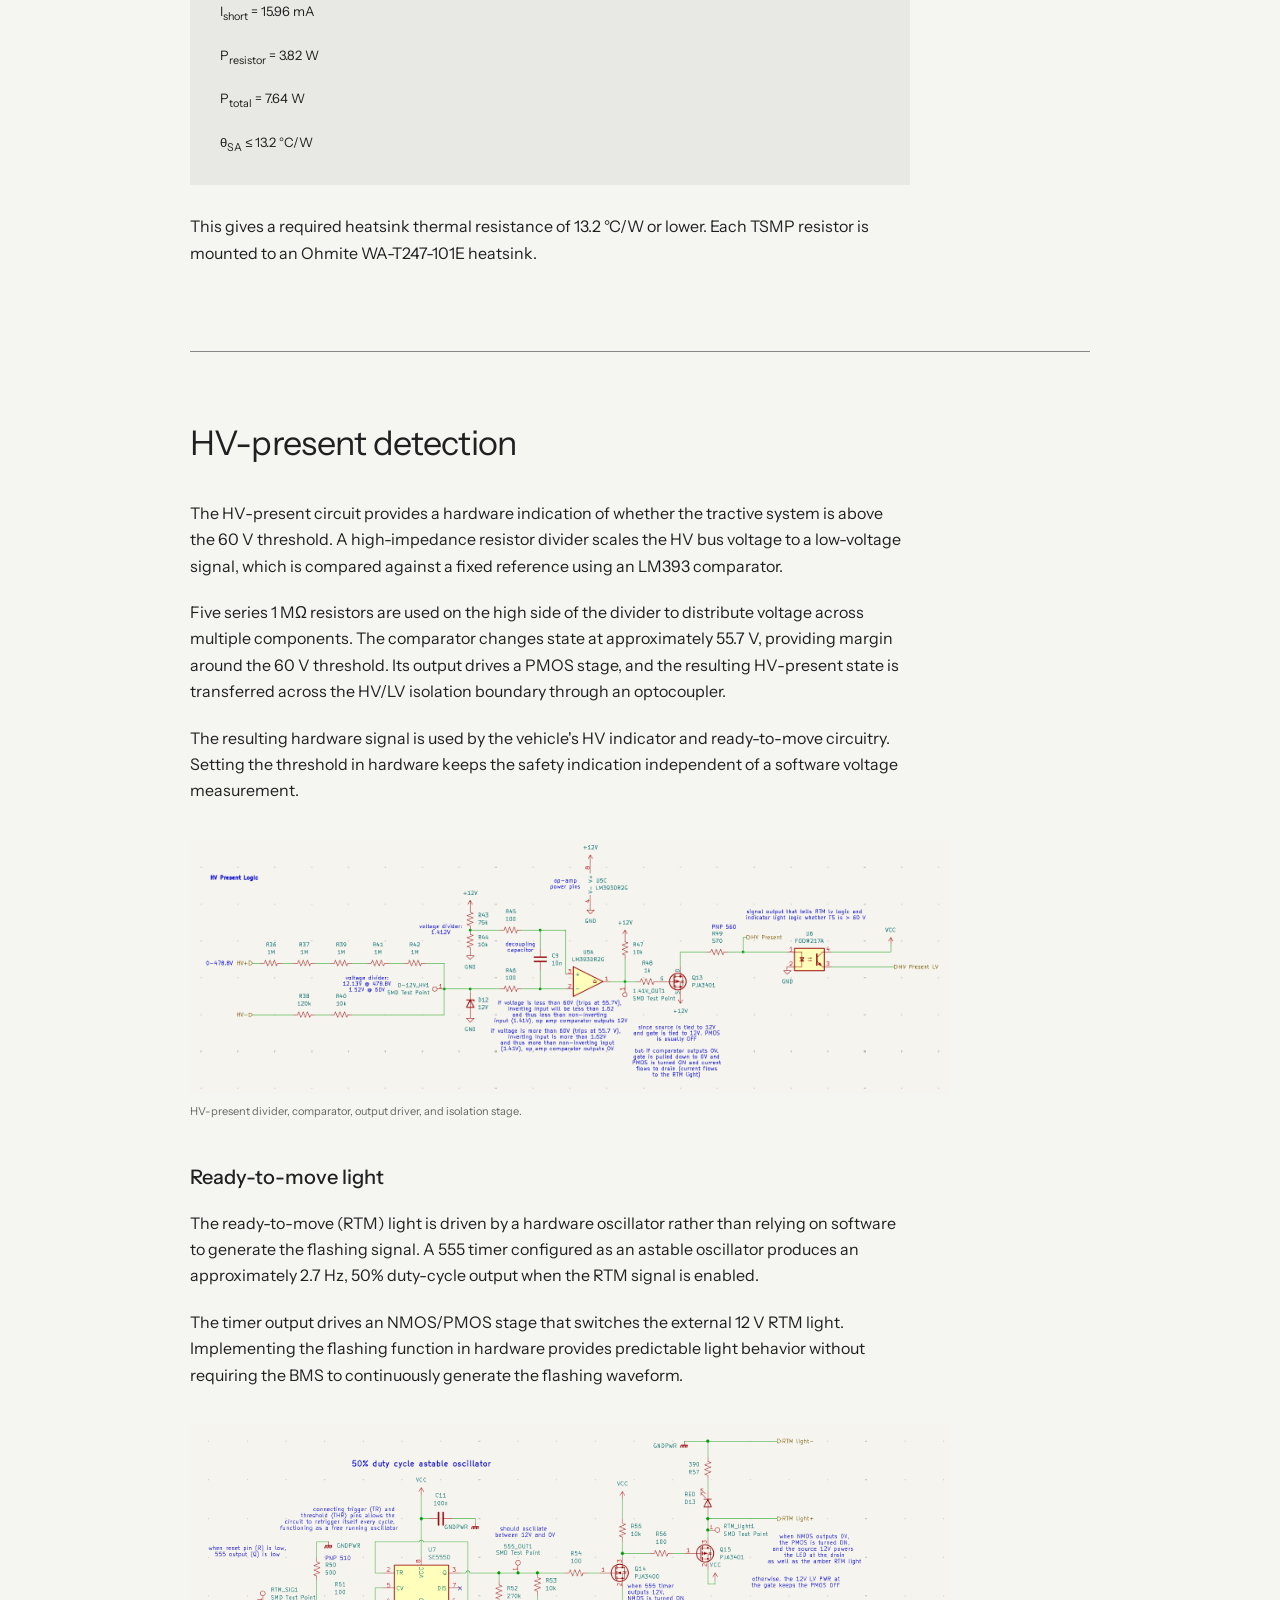
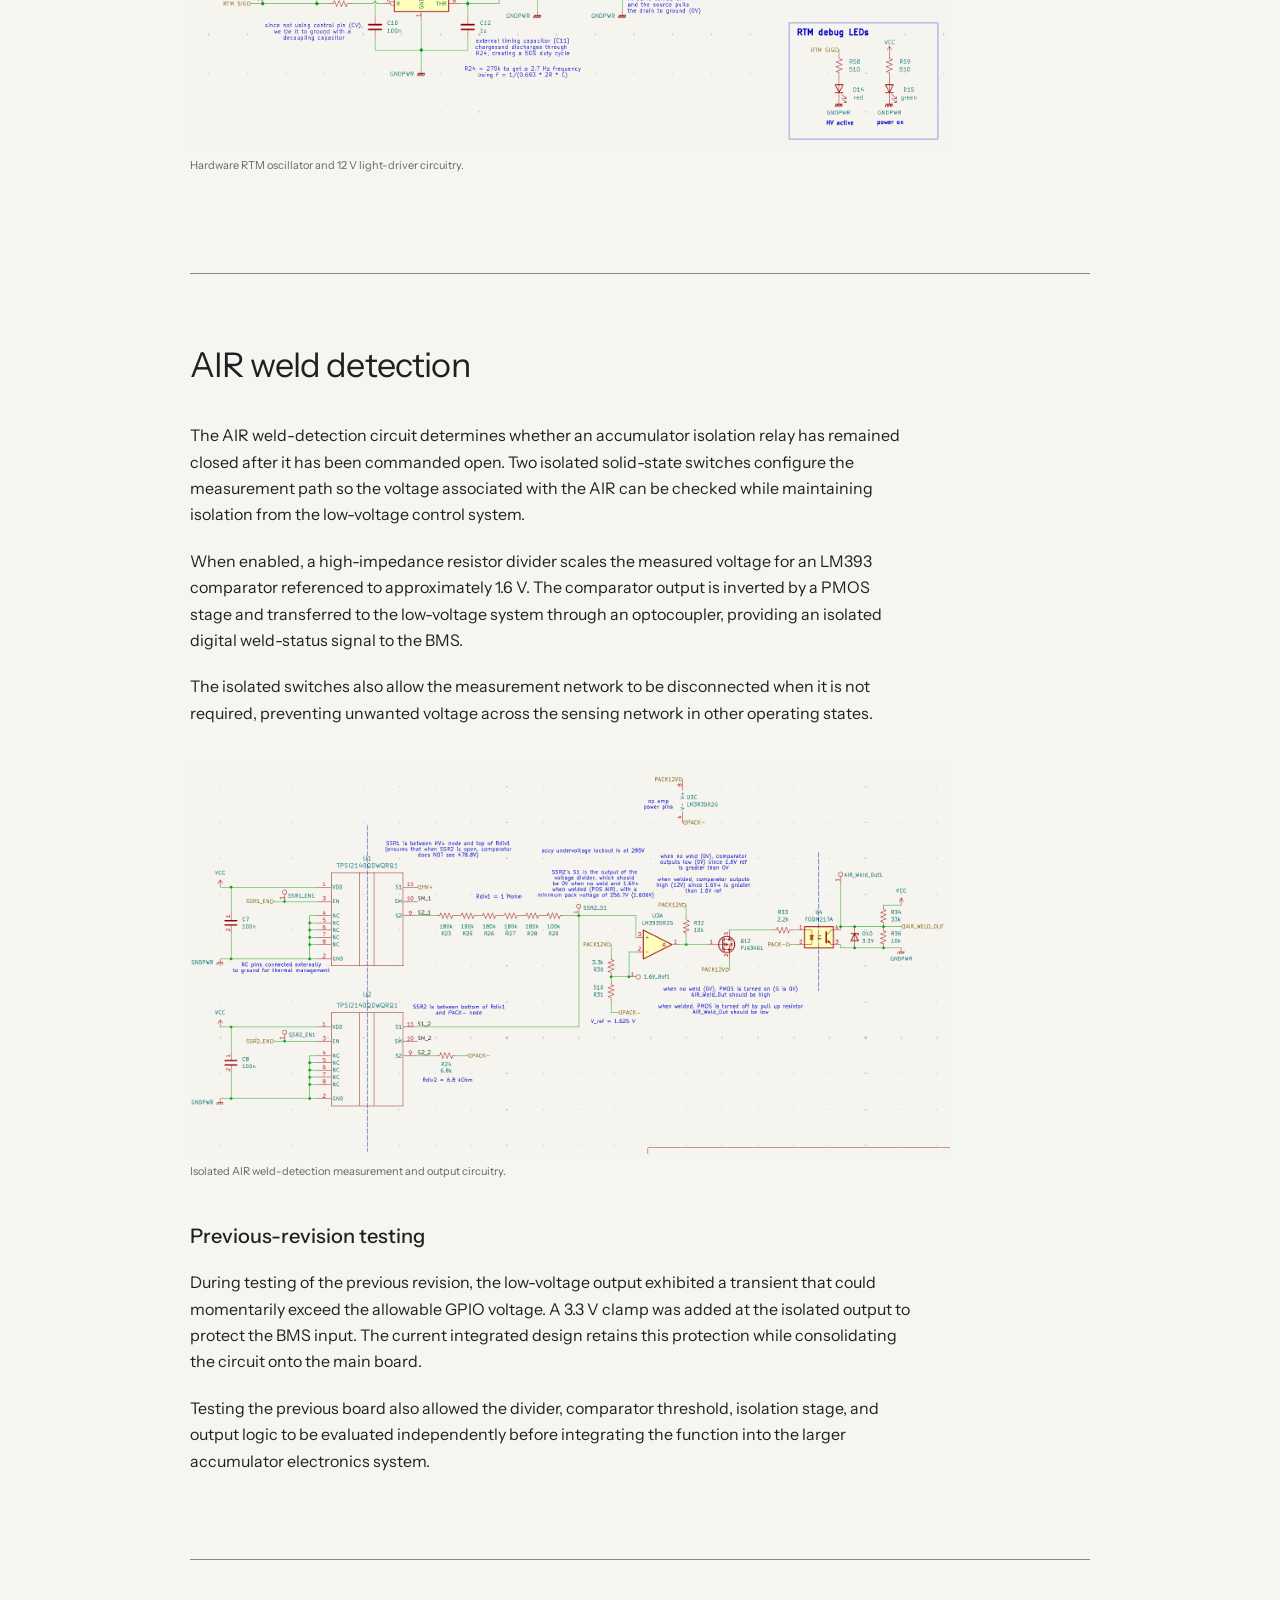
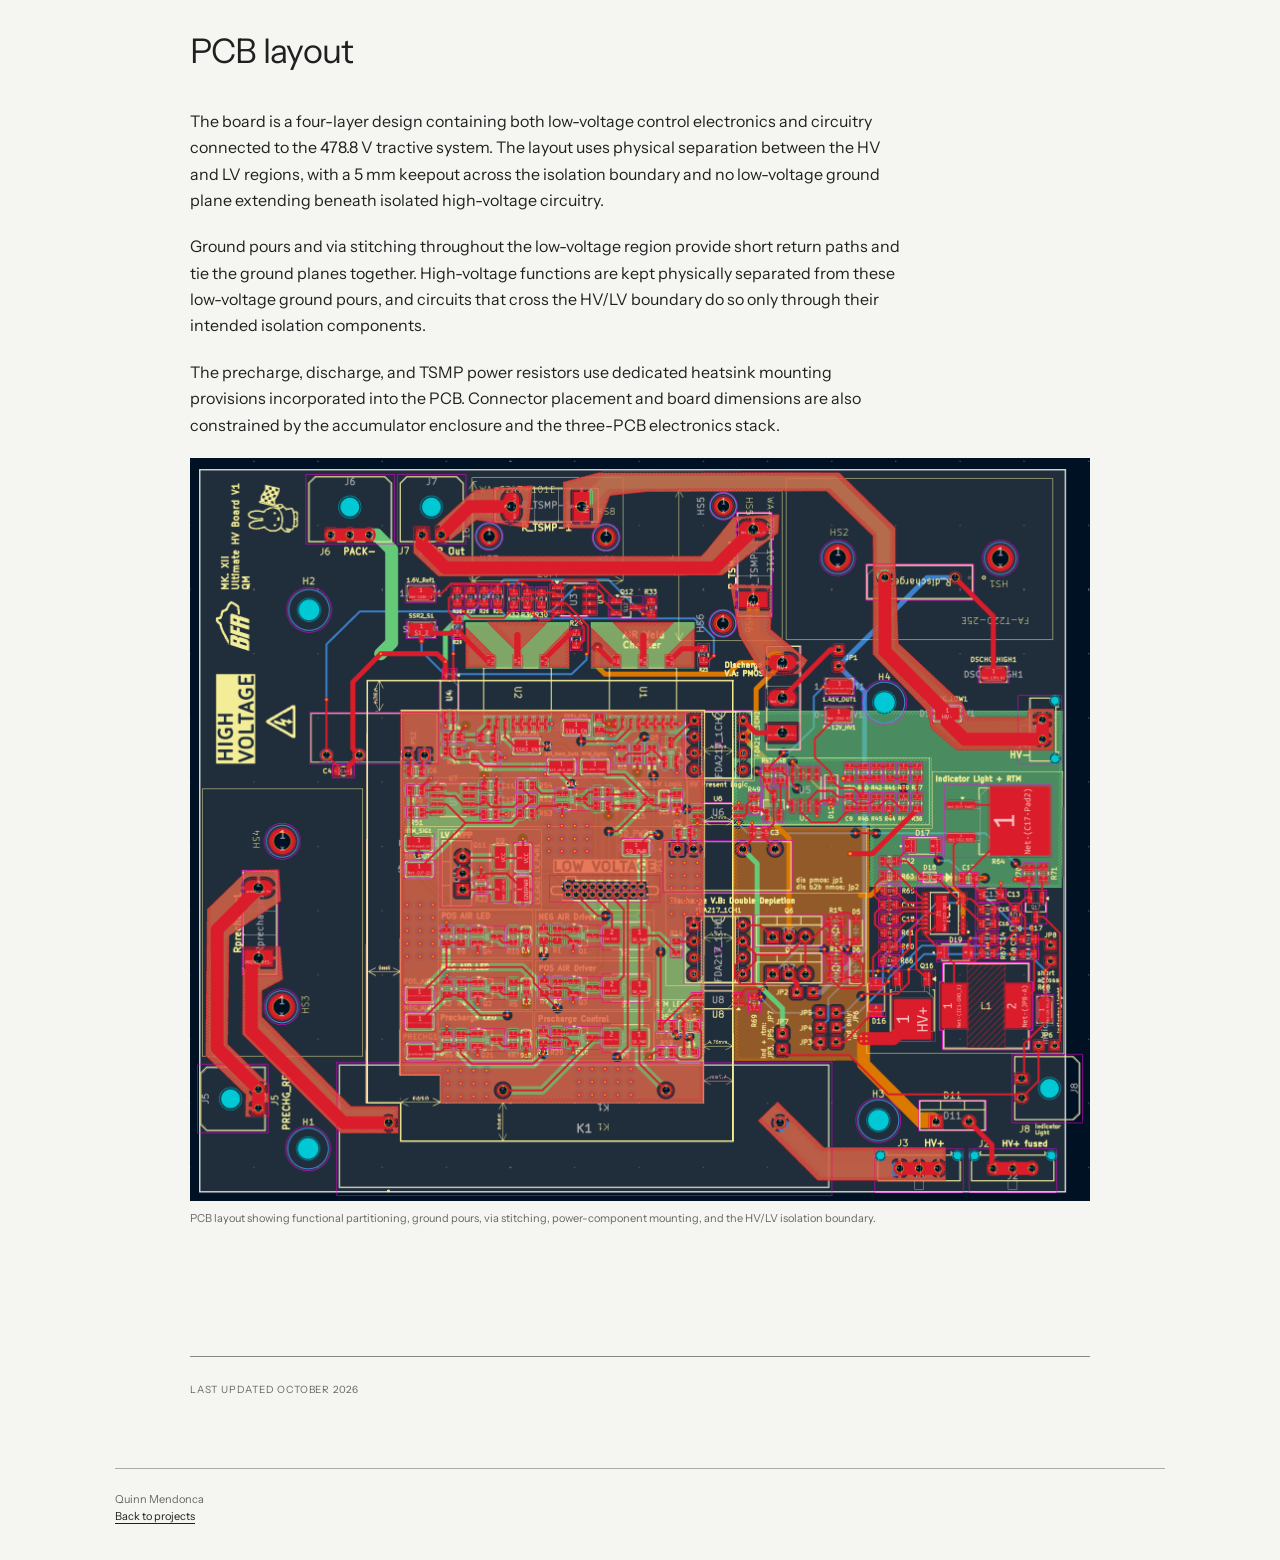
==== commit 81482ab9: "fix" ====
--- a/projects/hv-control-board.html
+++ b/projects/hv-control-board.html
@@ -638,38 +638,6 @@
     </section>
 
 
-    <!-- TESTING -->
-
-    <section class="project-section">
-
-        <h2>Testing</h2>
-
-        <p>
-            The current revision is undergoing board bring-up and subsystem
-            validation. Testing is performed at the circuit level before
-            progressing to integrated operation, beginning with low-voltage
-            power and logic checks before applying increasing voltage to
-            circuits connected to the tractive system.
-        </p>
-
-        <p>
-            Test points are included throughout the design for relay commands,
-            comparator outputs, sensing nodes, and safety-light logic so
-            intermediate states can be measured during bring-up. Debug LEDs
-            provide additional indication of commanded relay states, HV
-            presence, and RTM operation.
-        </p>
-
-        <p>
-            High-voltage circuits are validated incrementally rather than
-            immediately applying full pack voltage. This is particularly
-            important for the discharge and sensing circuits, where leakage,
-            device voltage stress, thermal behavior, and isolation performance
-            may not be apparent during low-voltage functional testing.
-        </p>
-
-    </section>
-
 
     <!-- LAST UPDATED -->
 
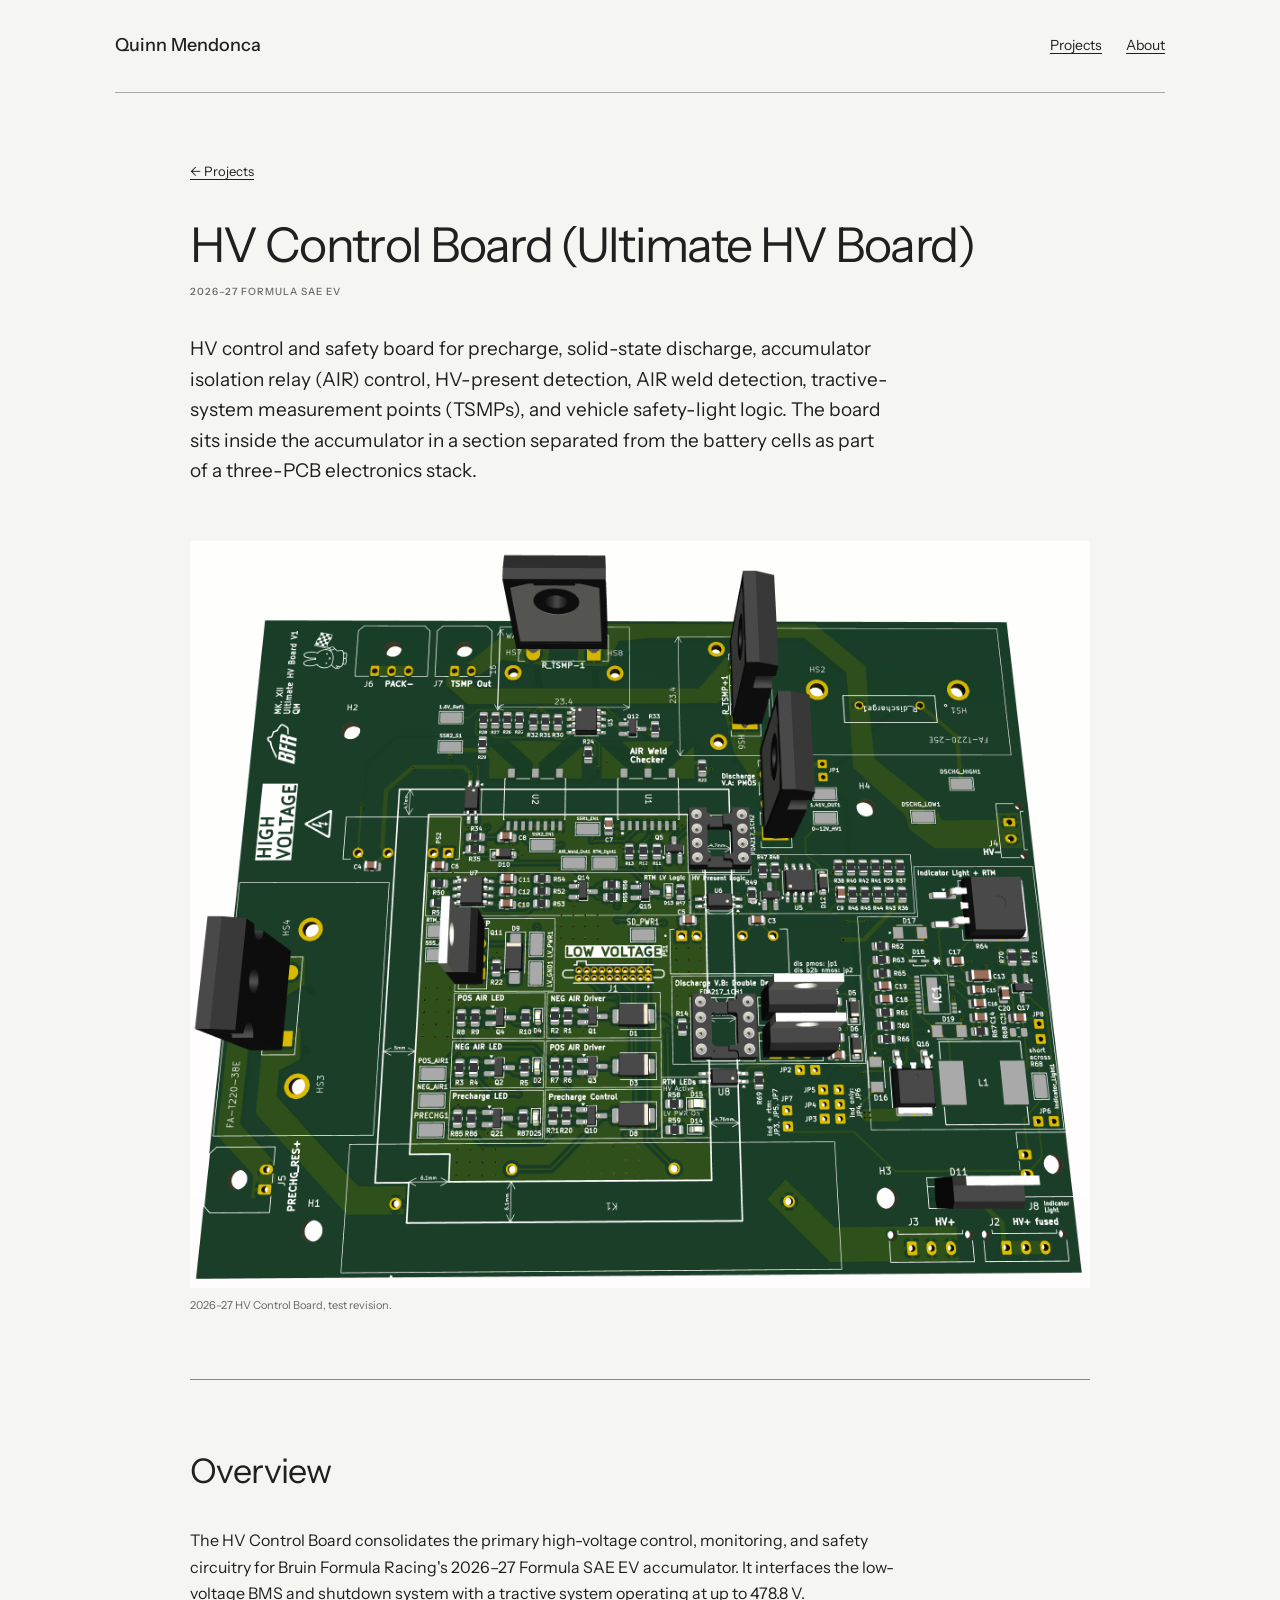
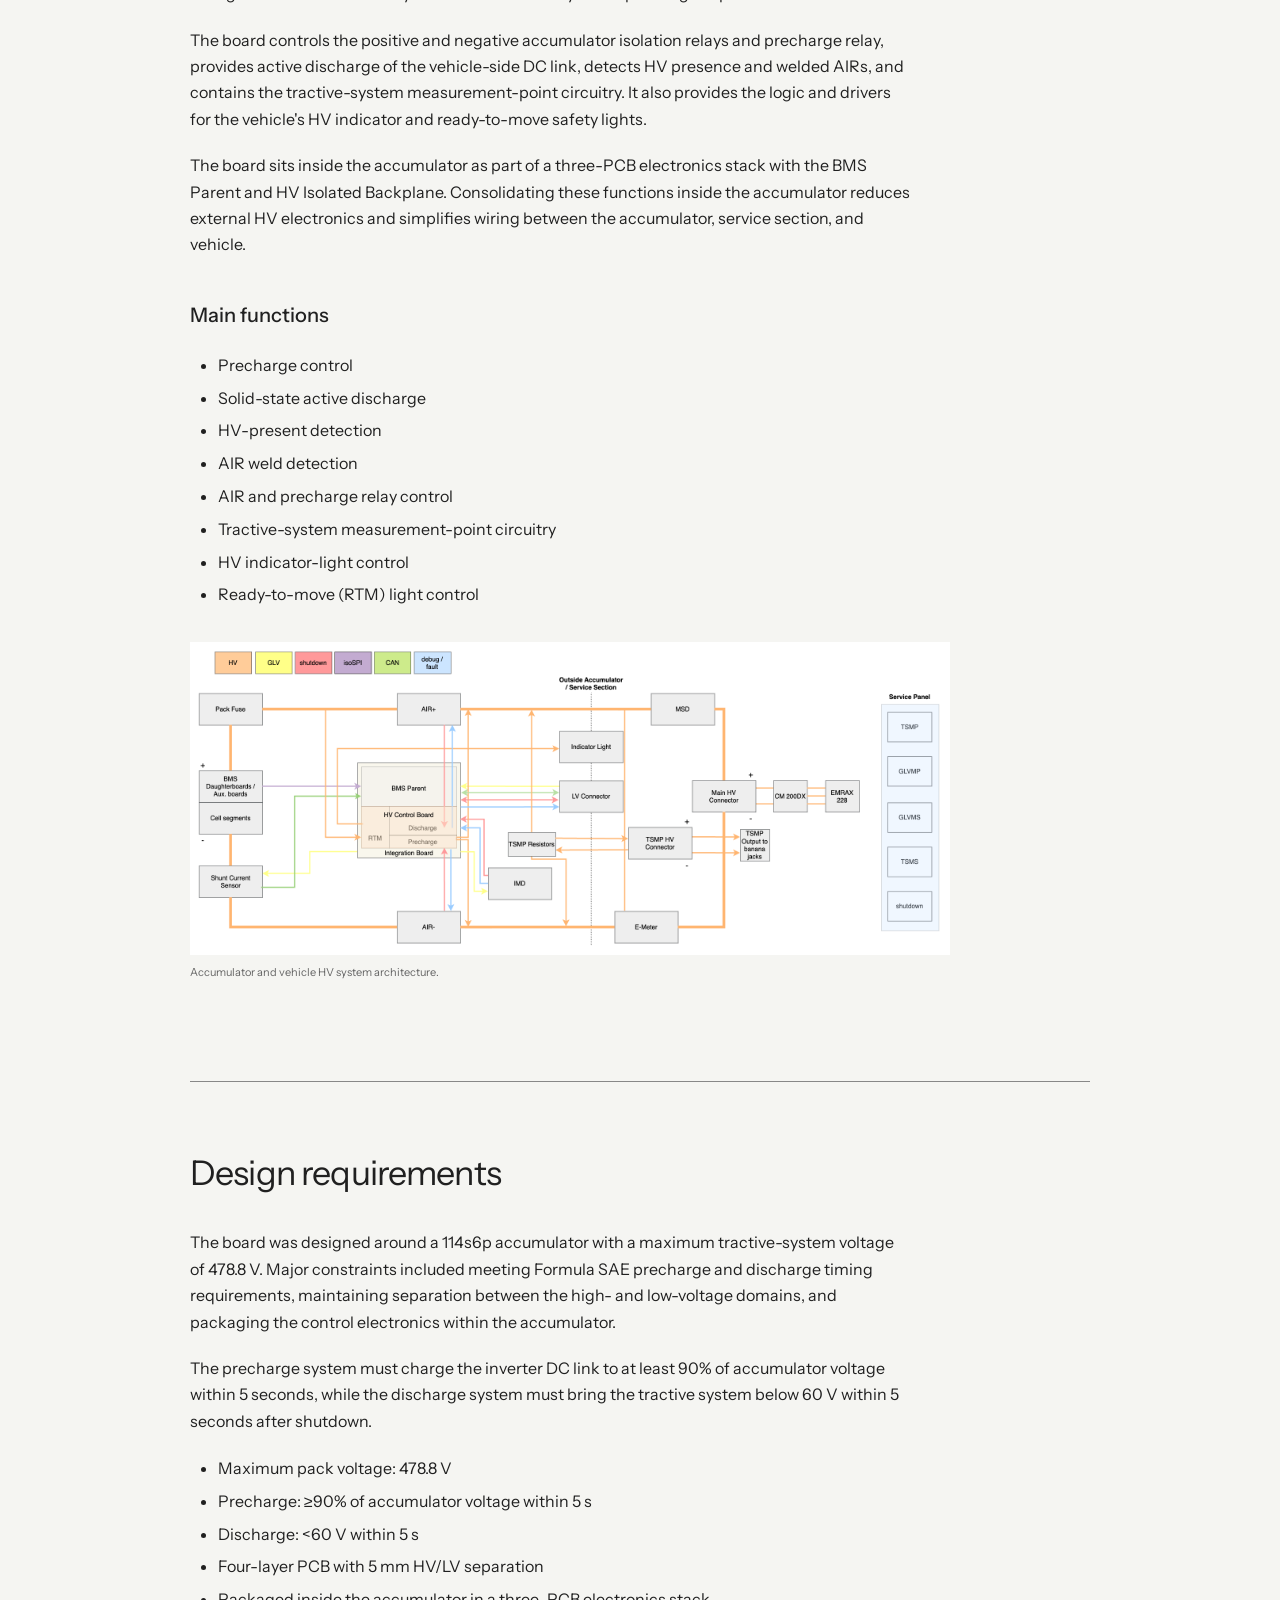
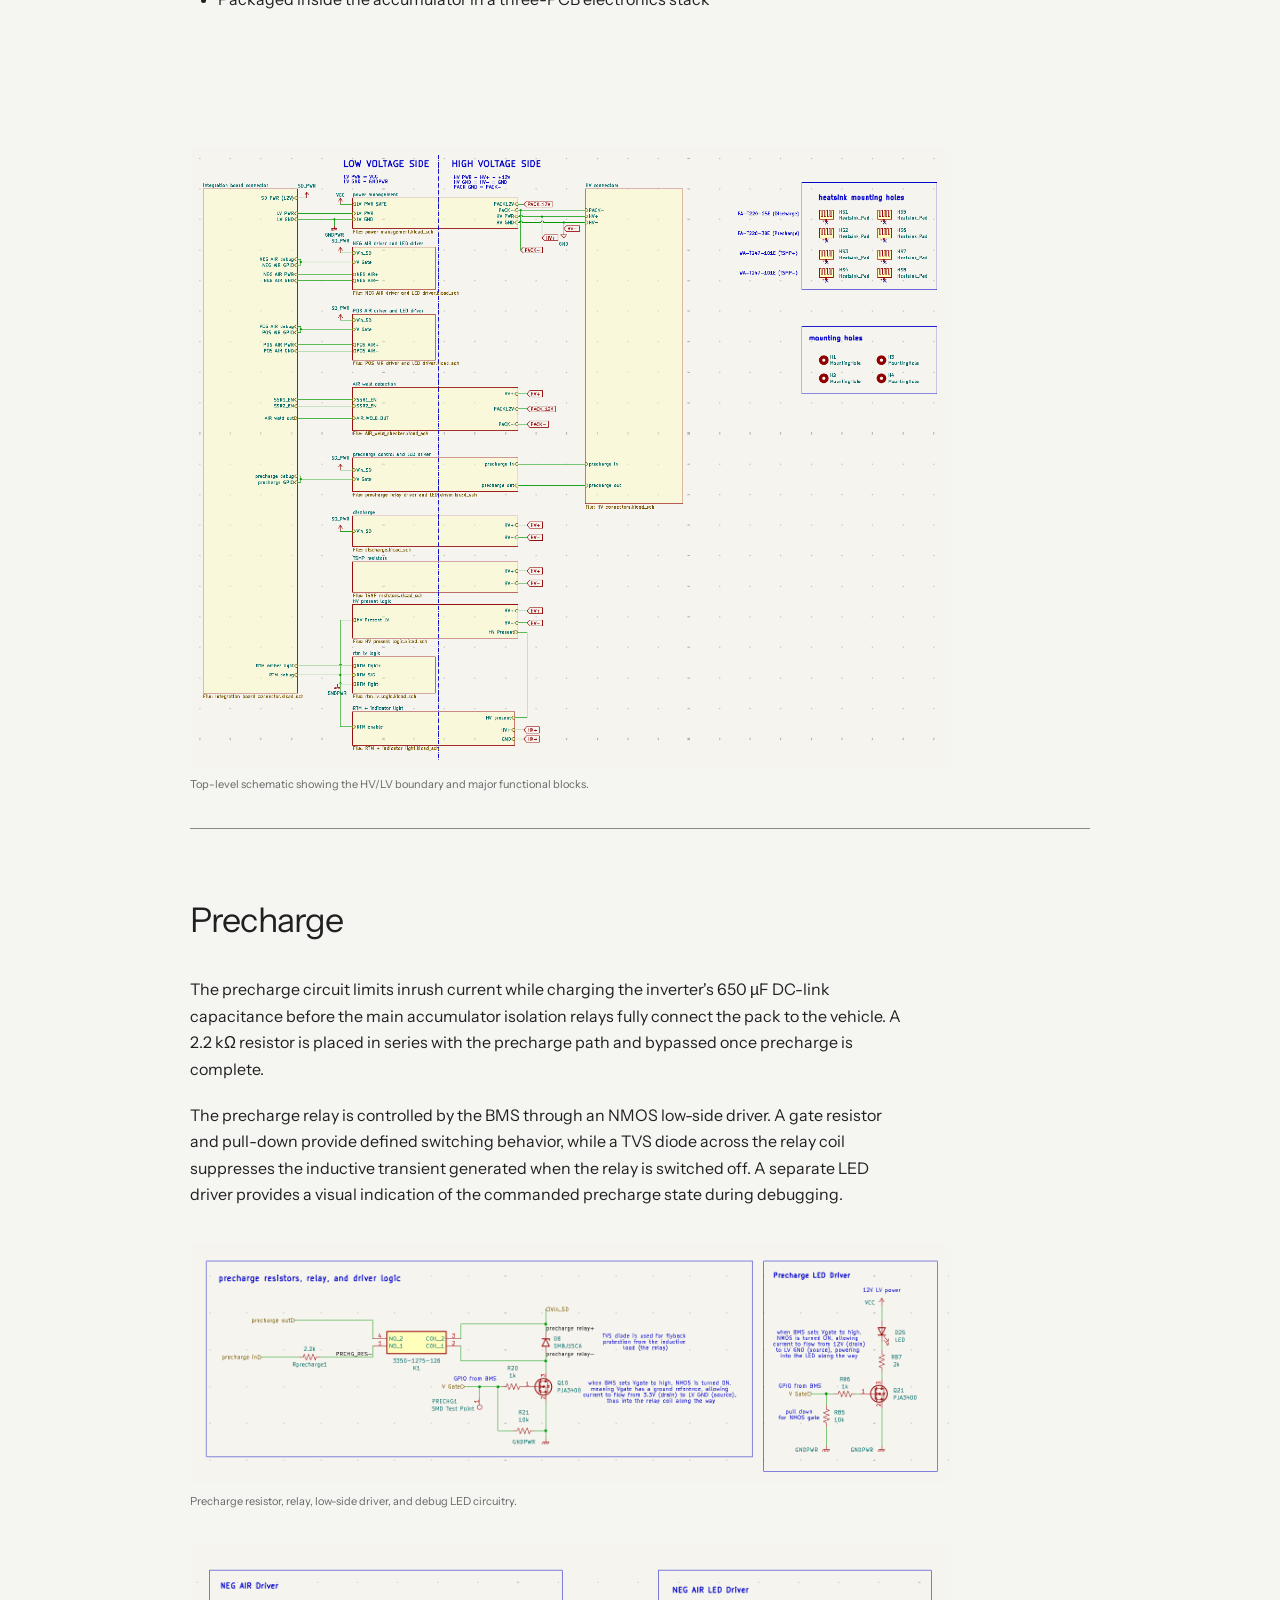
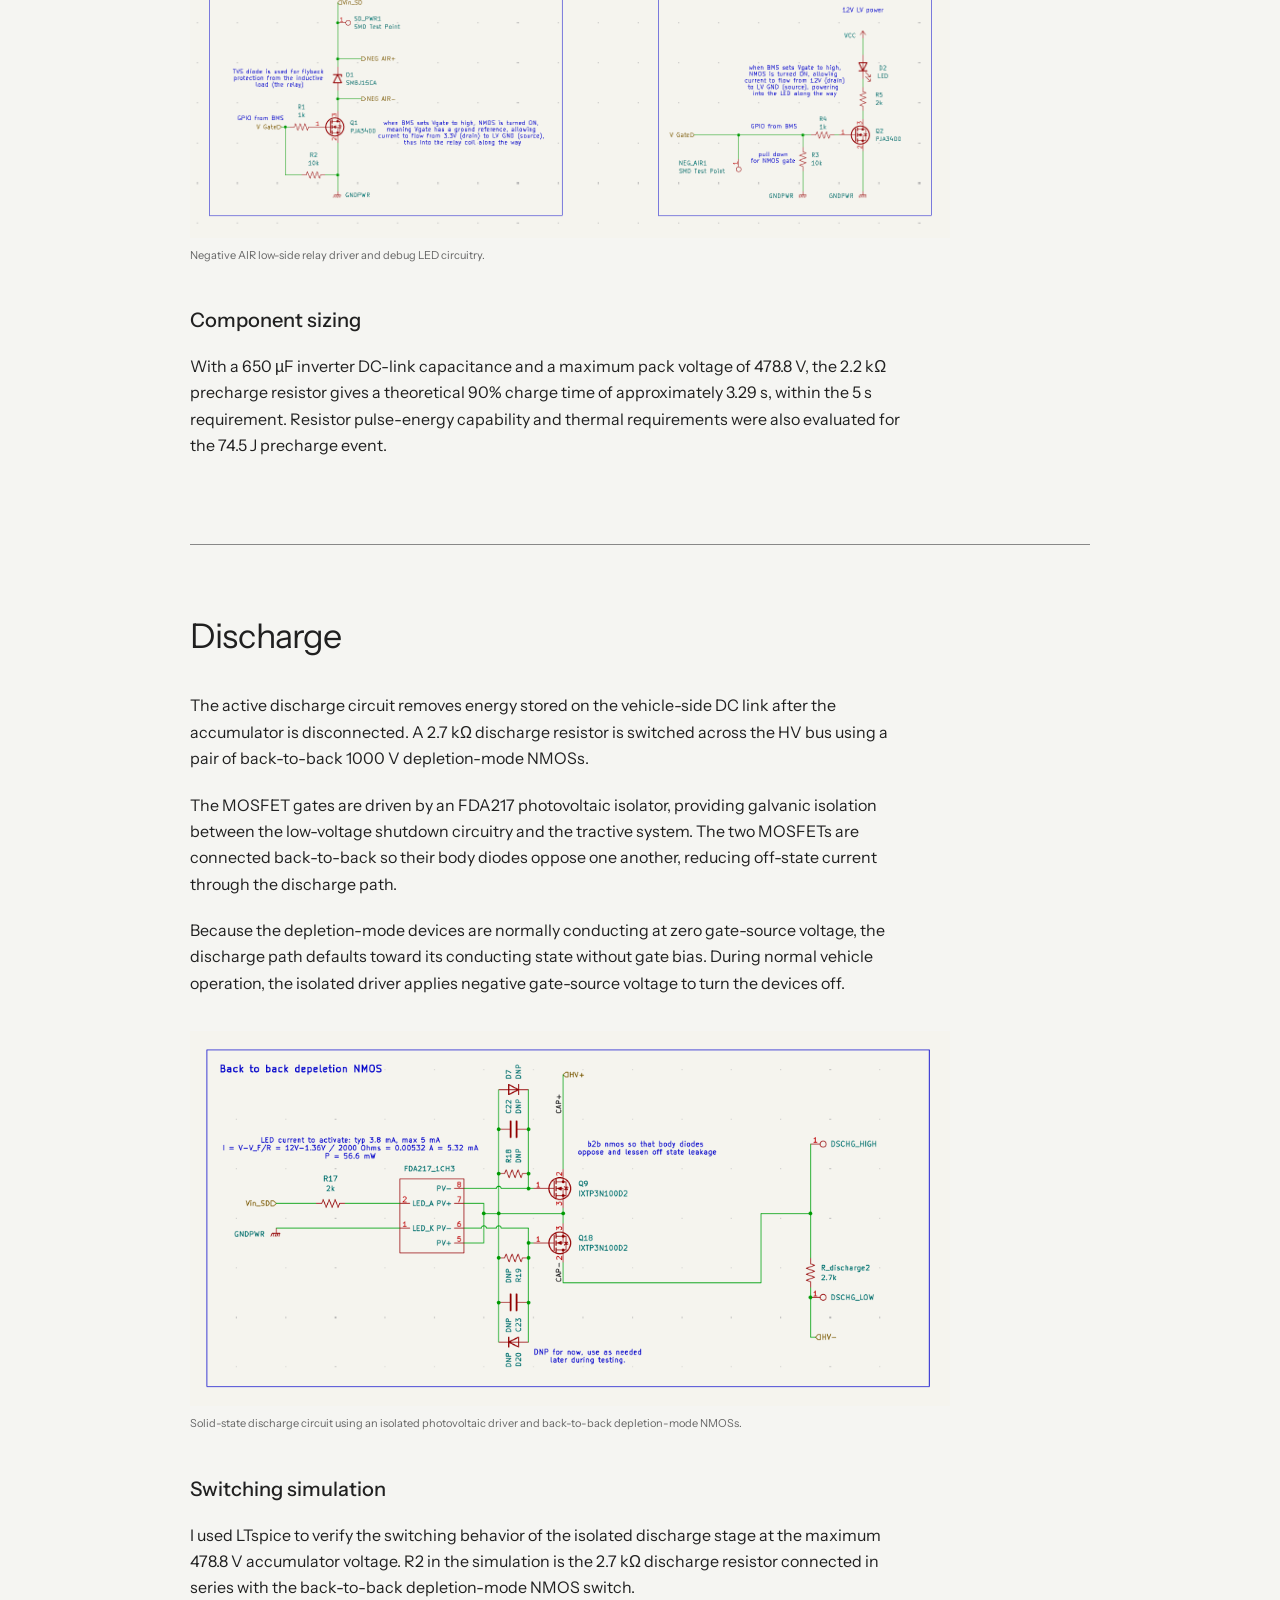
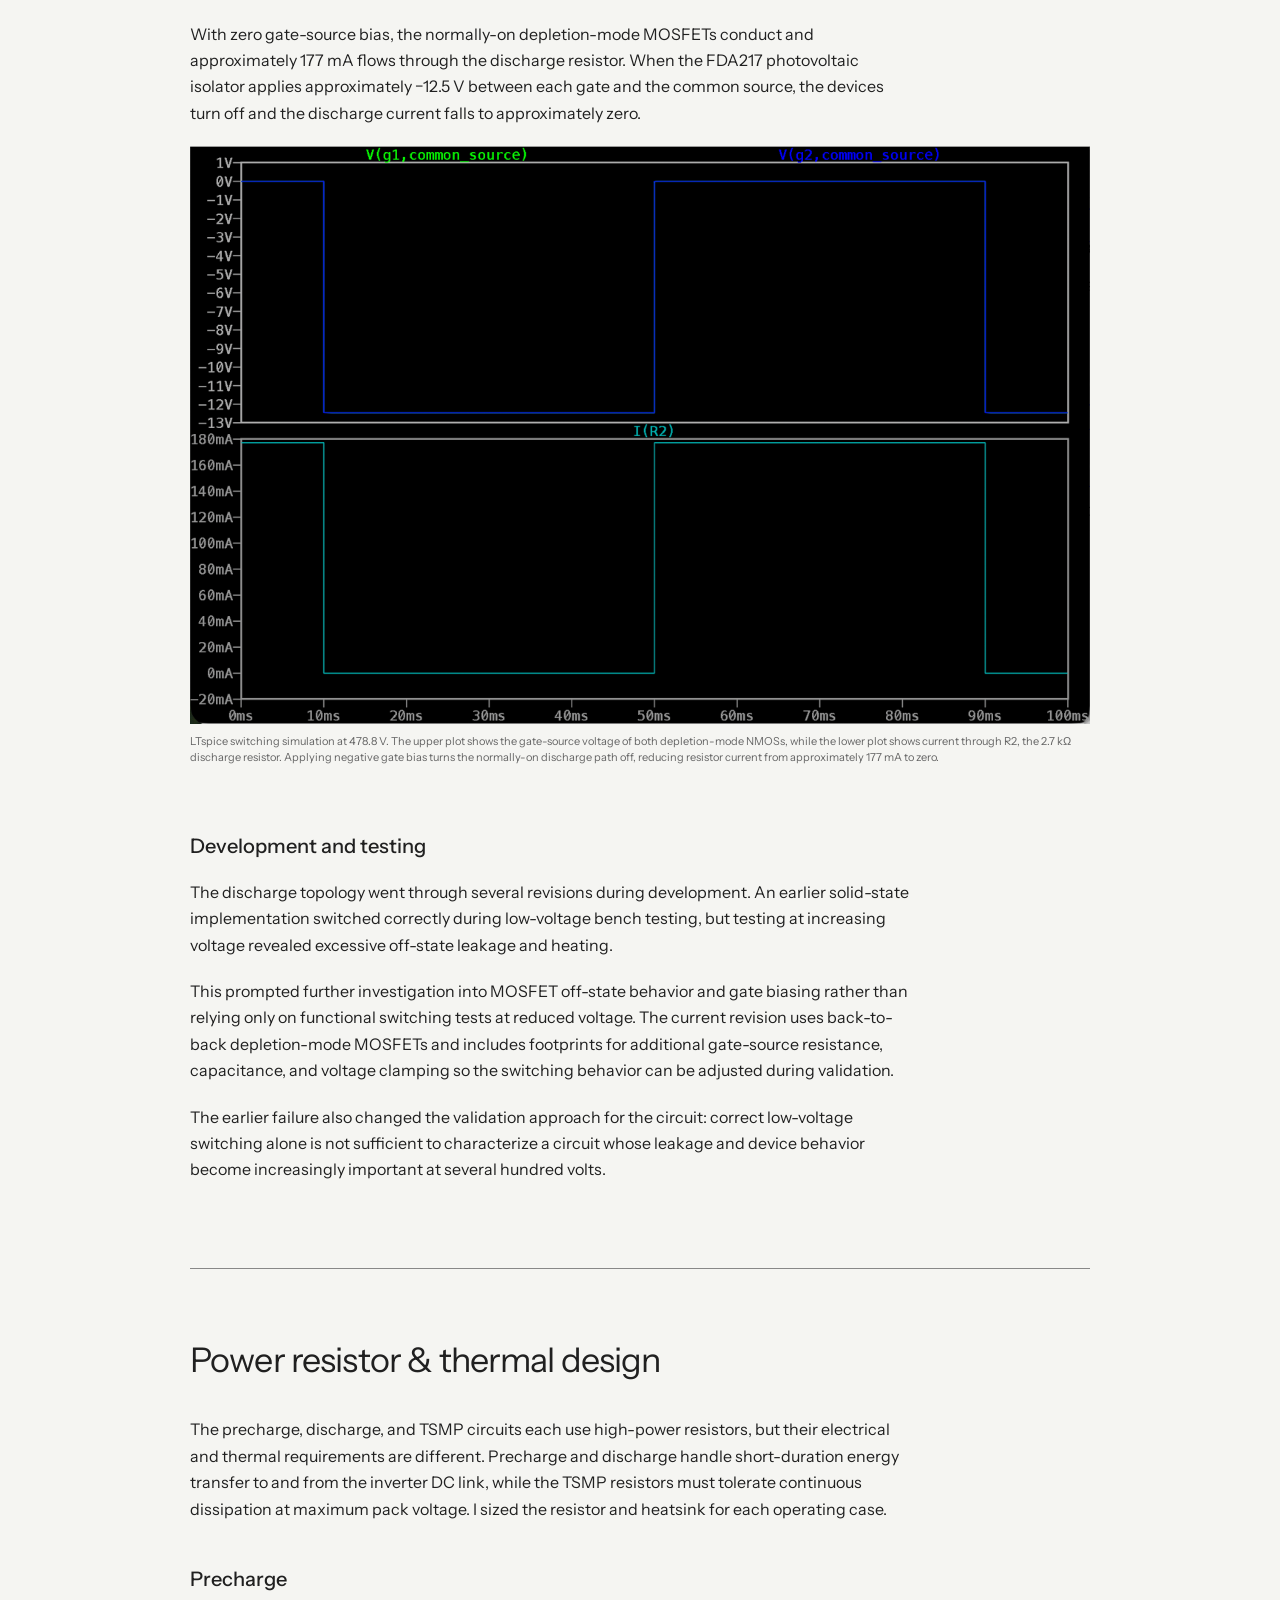
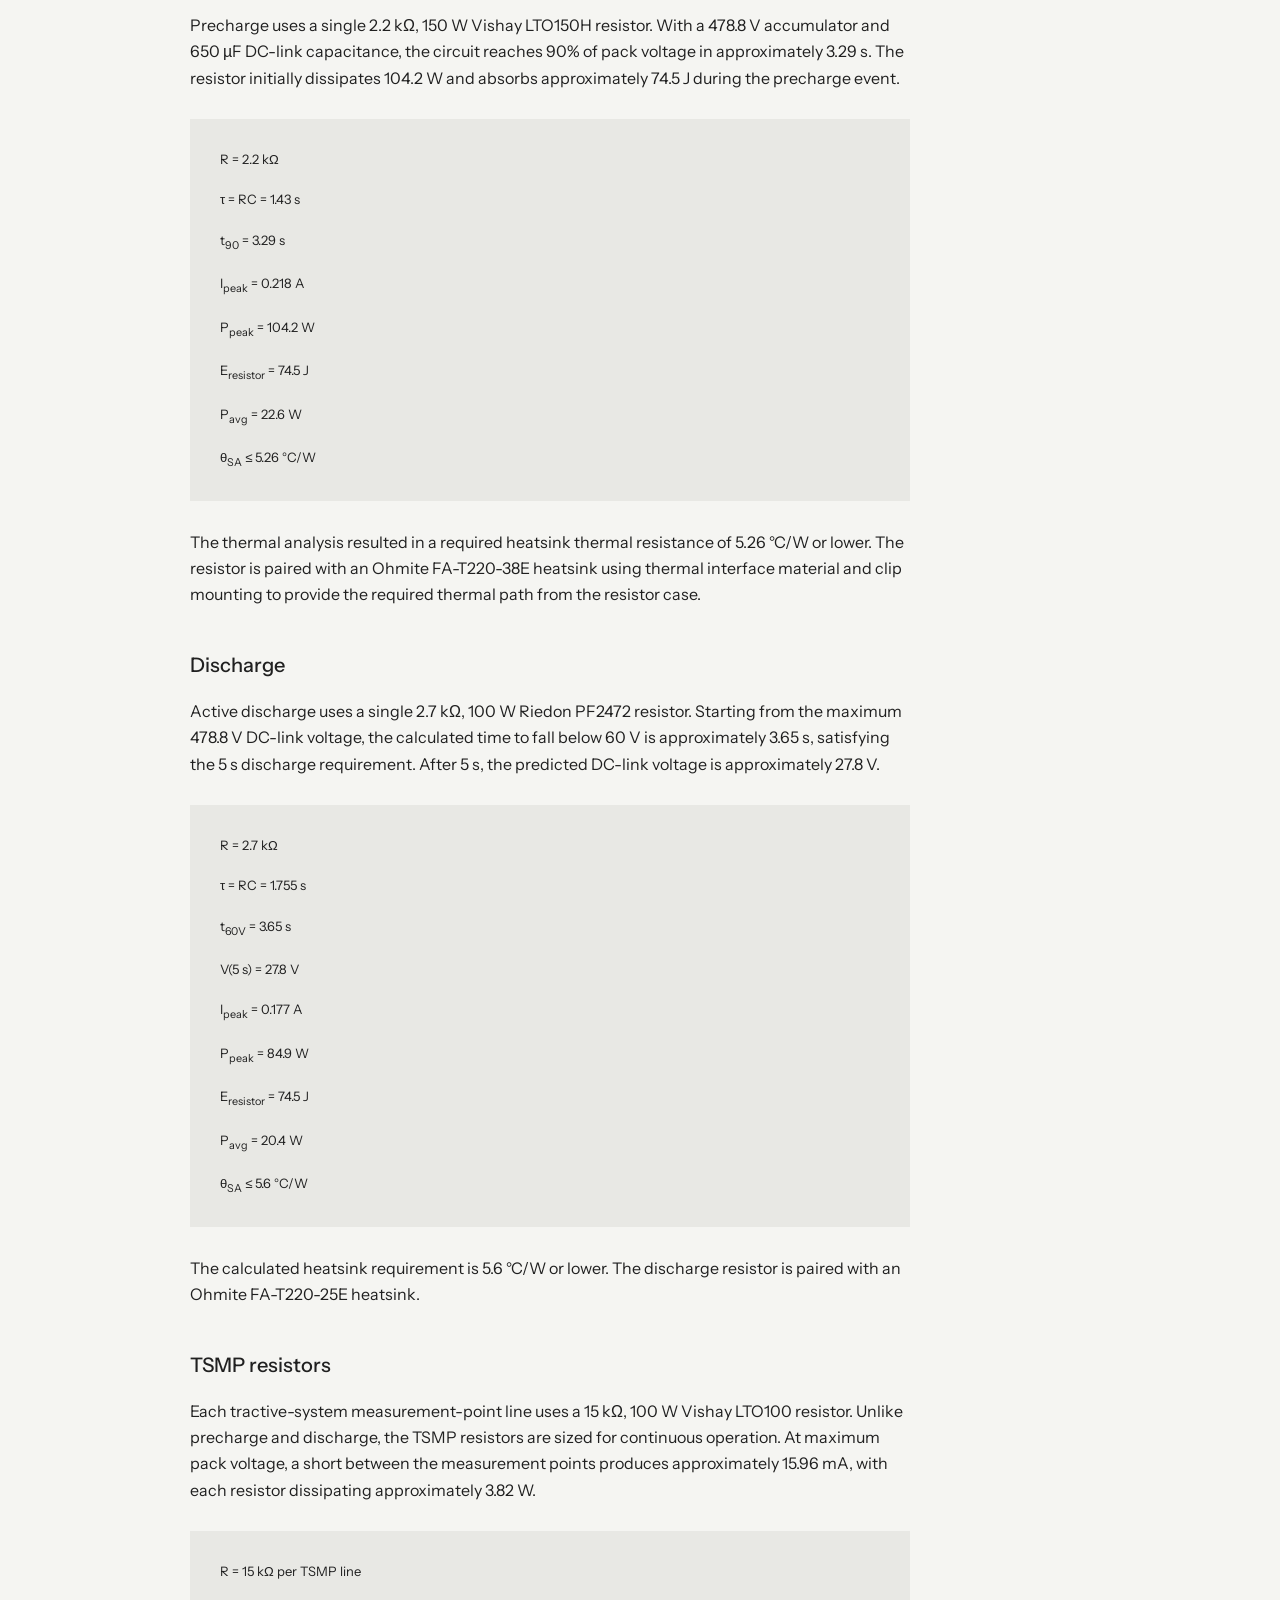
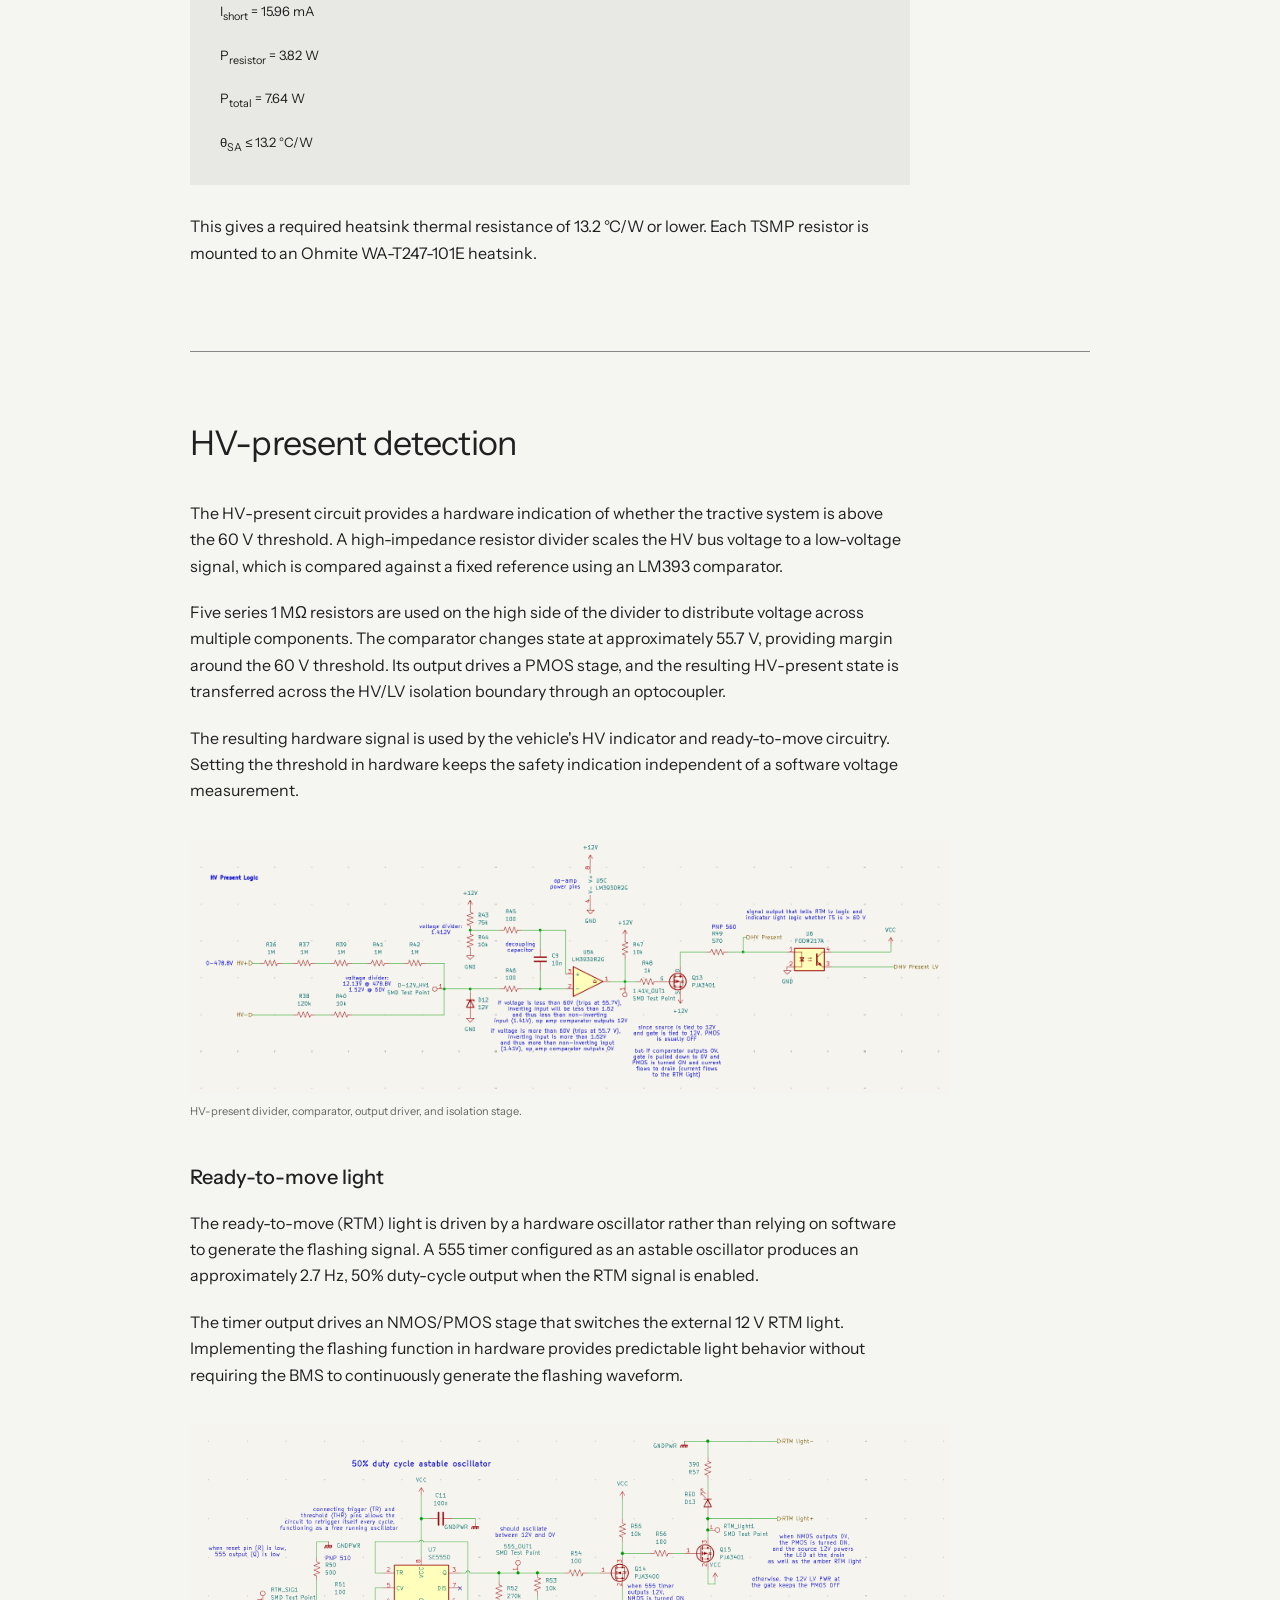
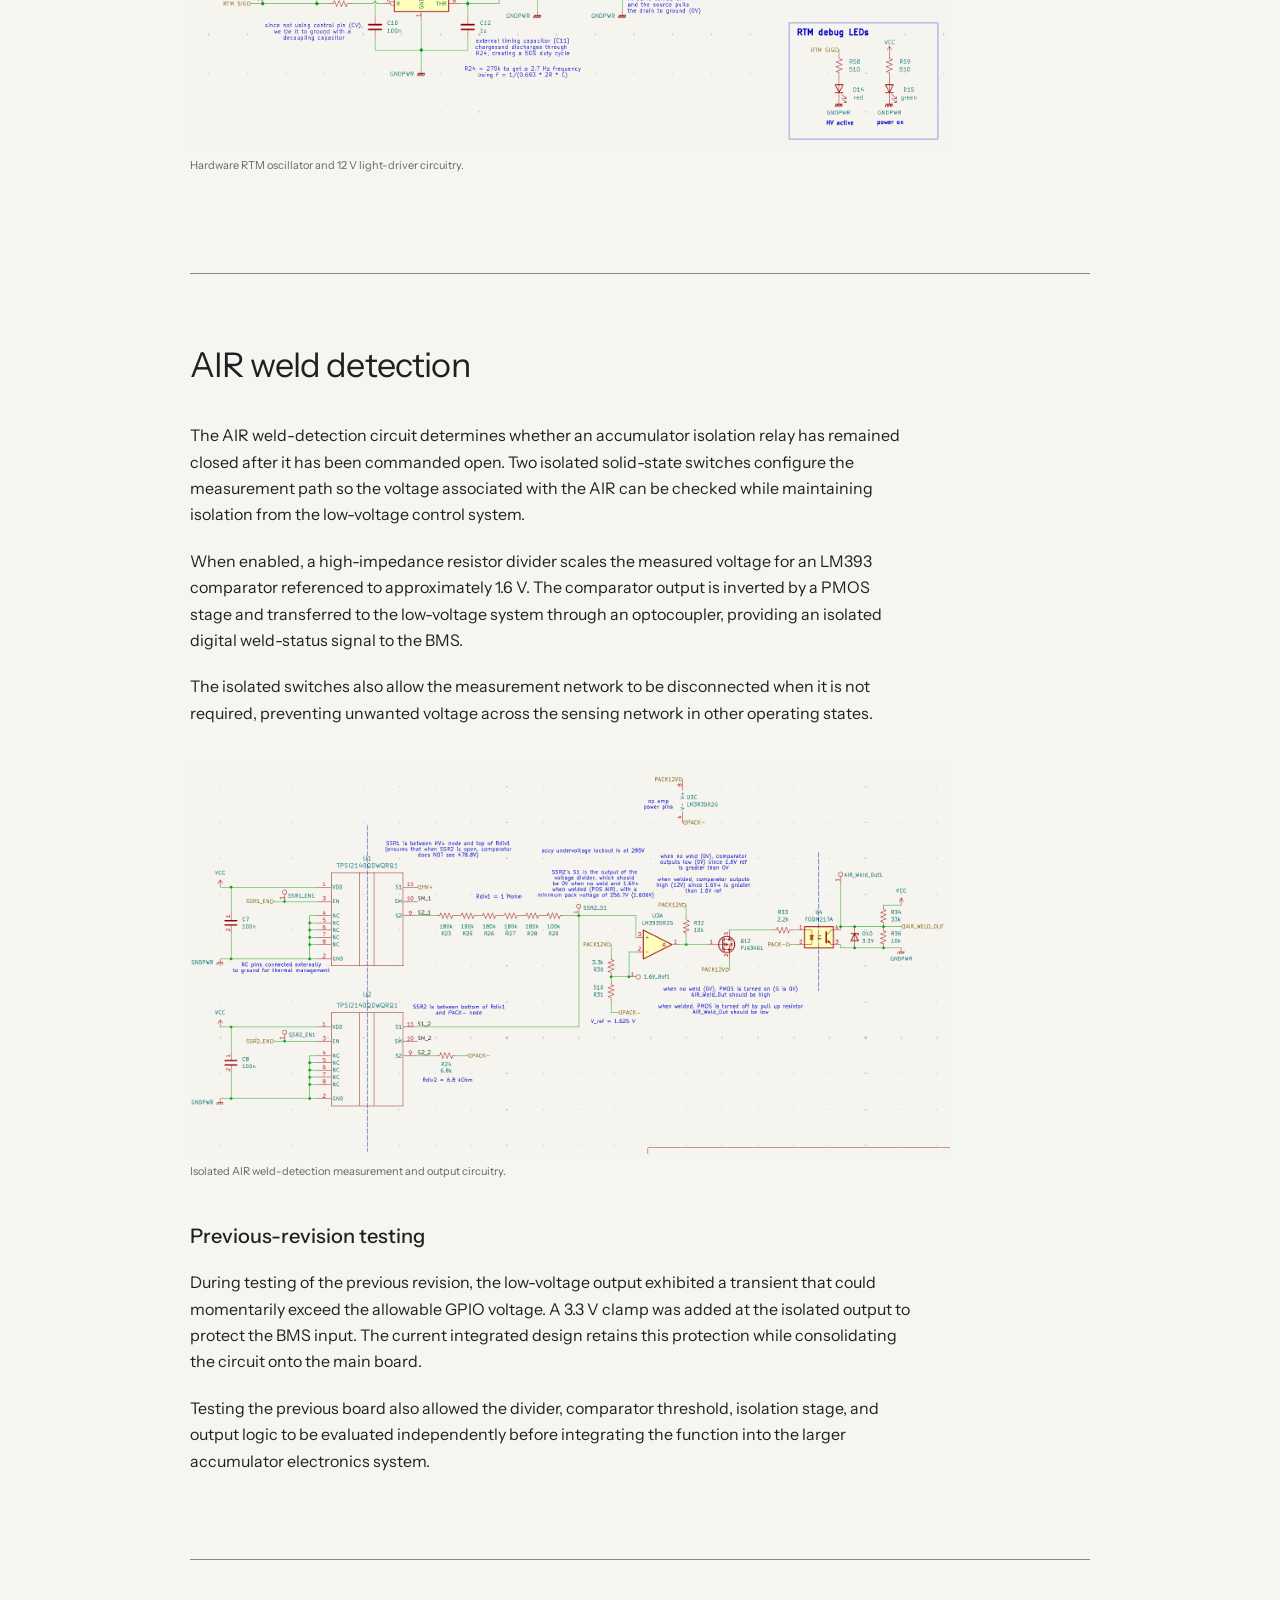
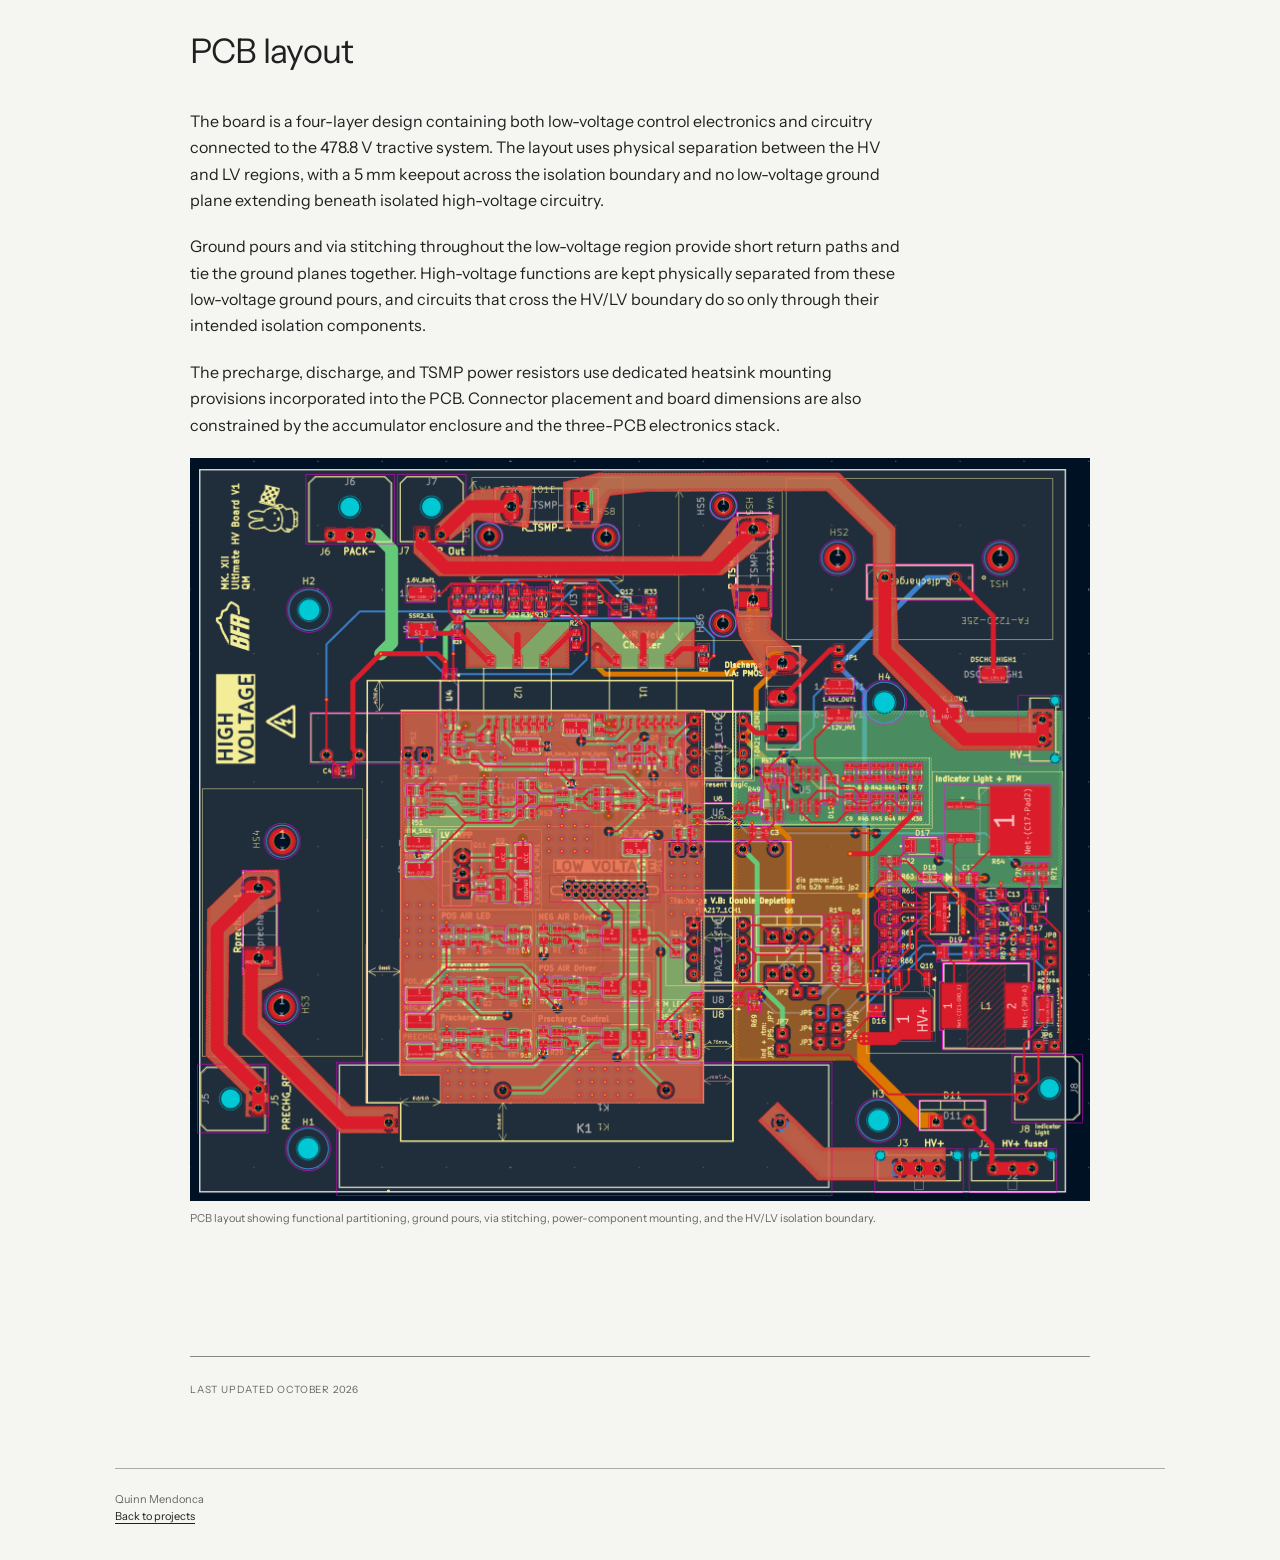
==== commit 3a10fcdb: ".." ====
--- a/projects/hv-control-board.html
+++ b/projects/hv-control-board.html
@@ -31,7 +31,7 @@
         <h1>HV Control Board (Ultimate HV Board)</h1>
 
         <p class="project-subtitle">
-            2026–27 Formula SAE EV · Validation in progress
+            2026–27 Formula SAE EV
         </p>
 
         <p class="project-lead">
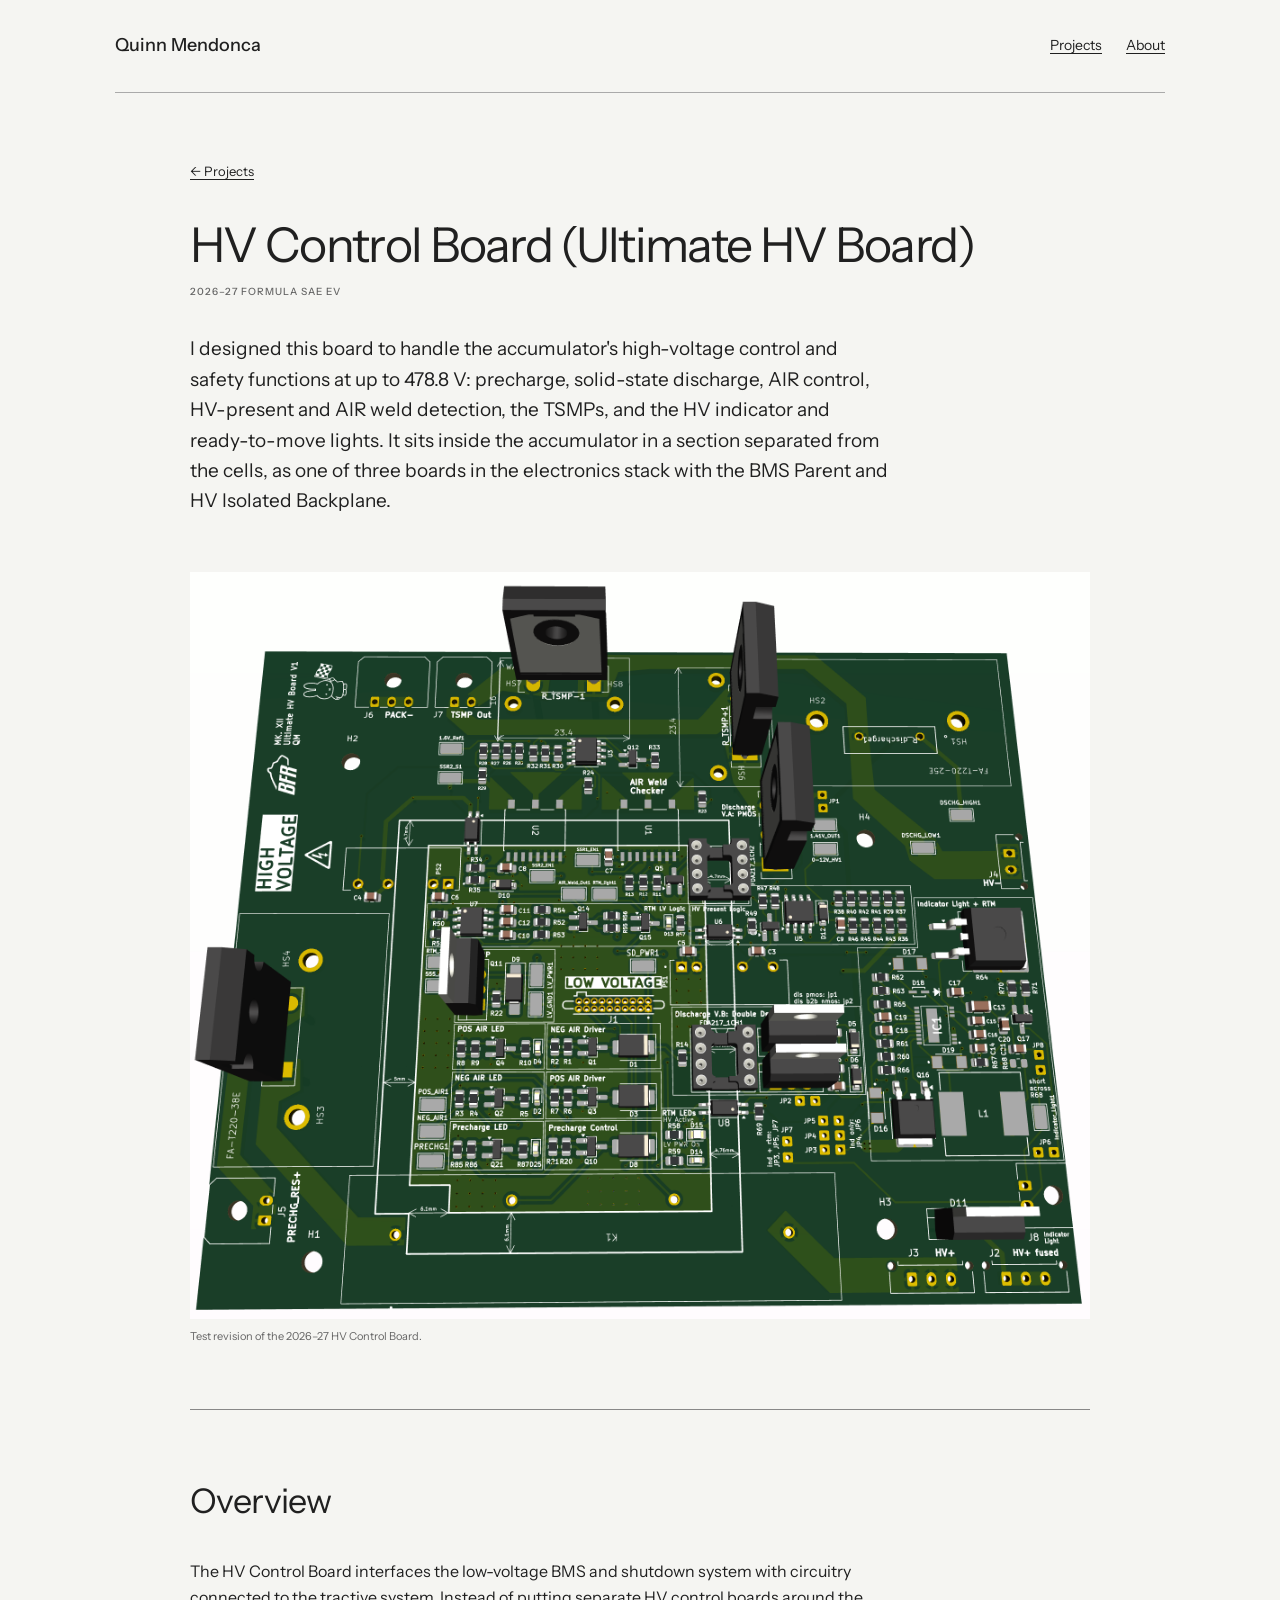
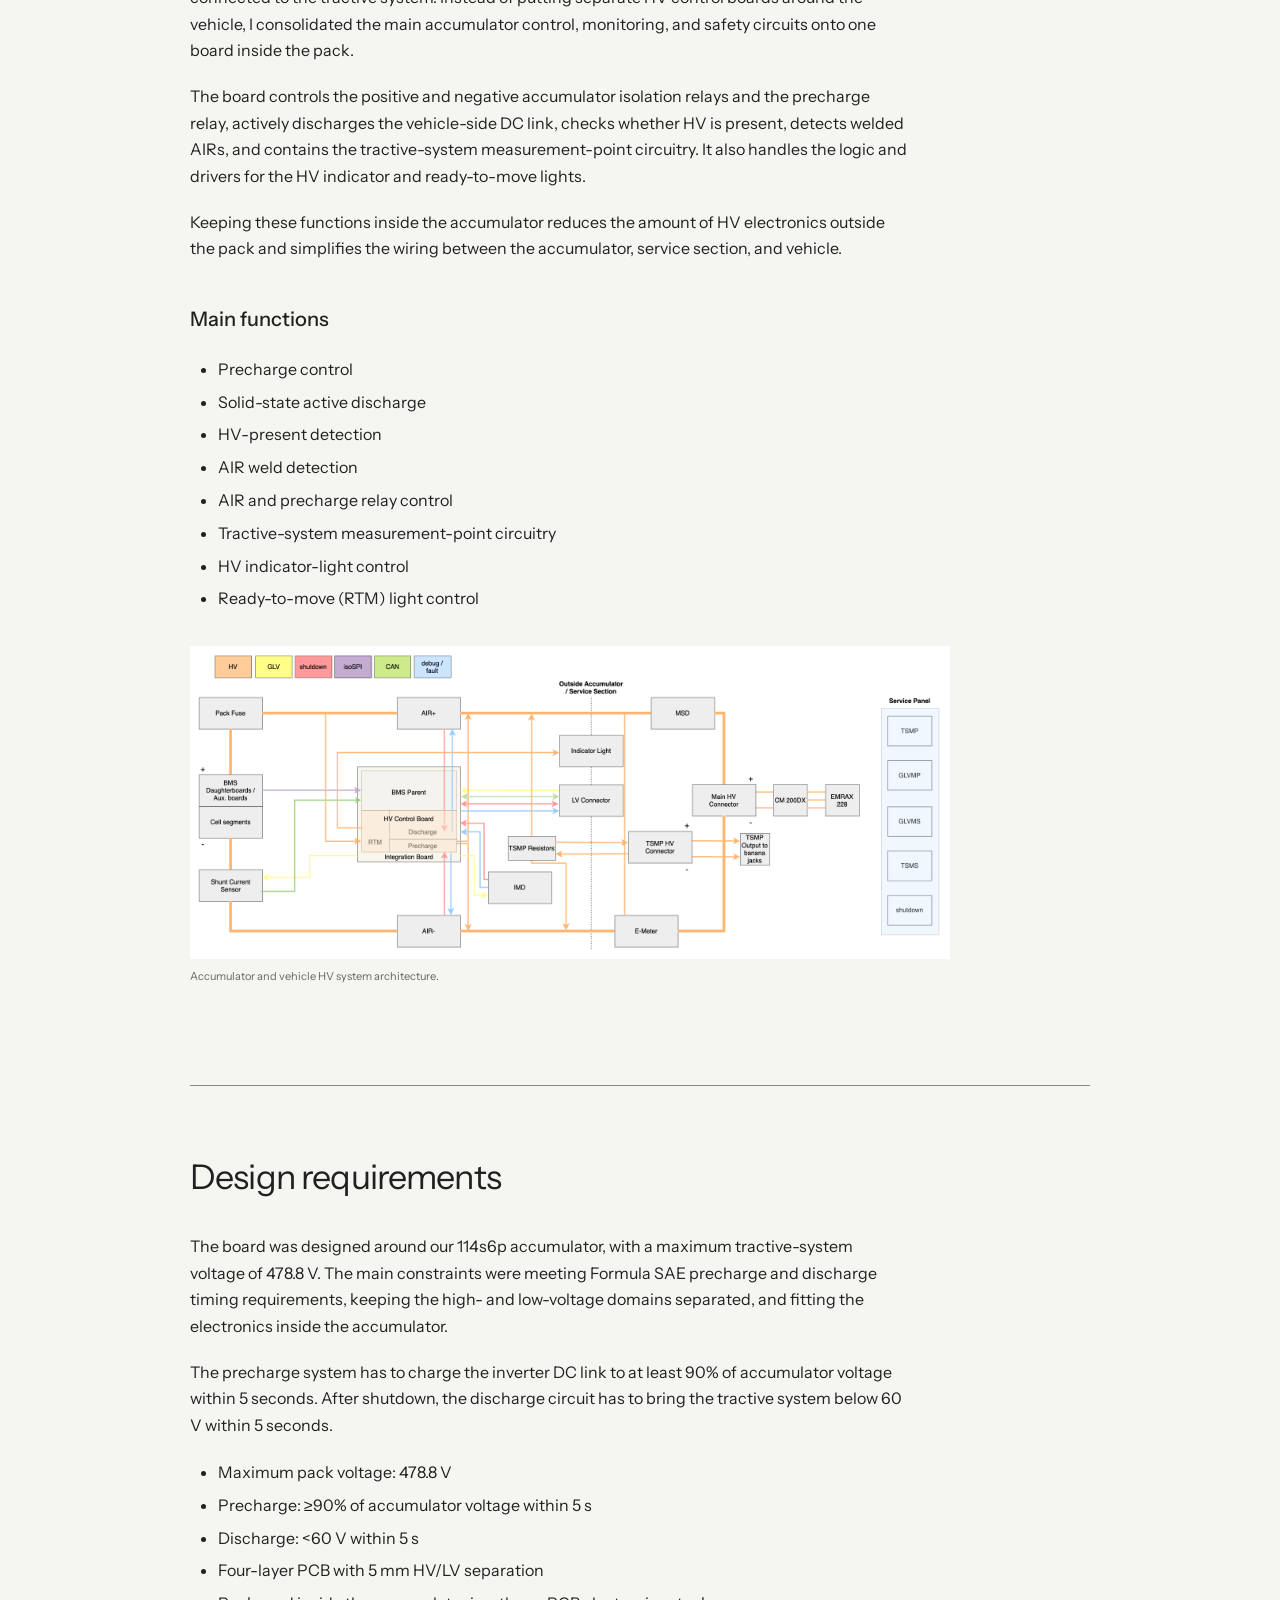
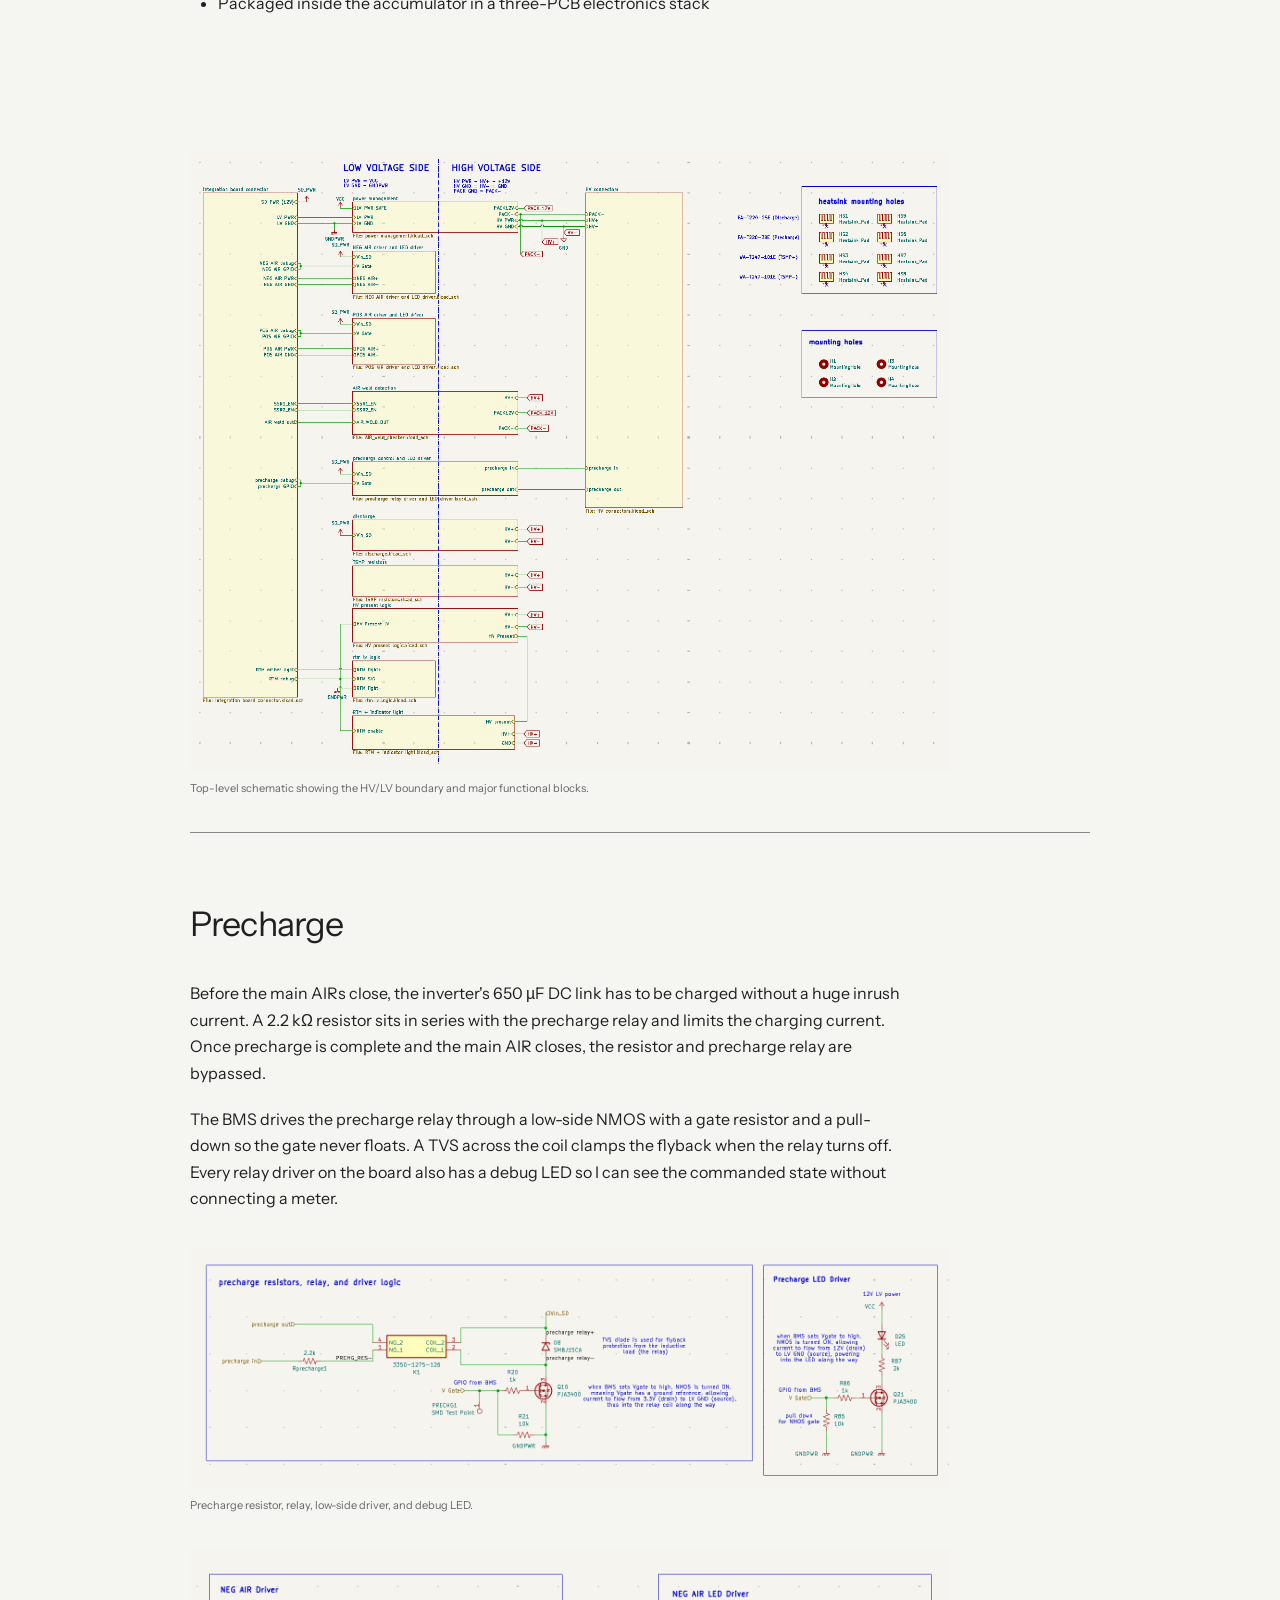
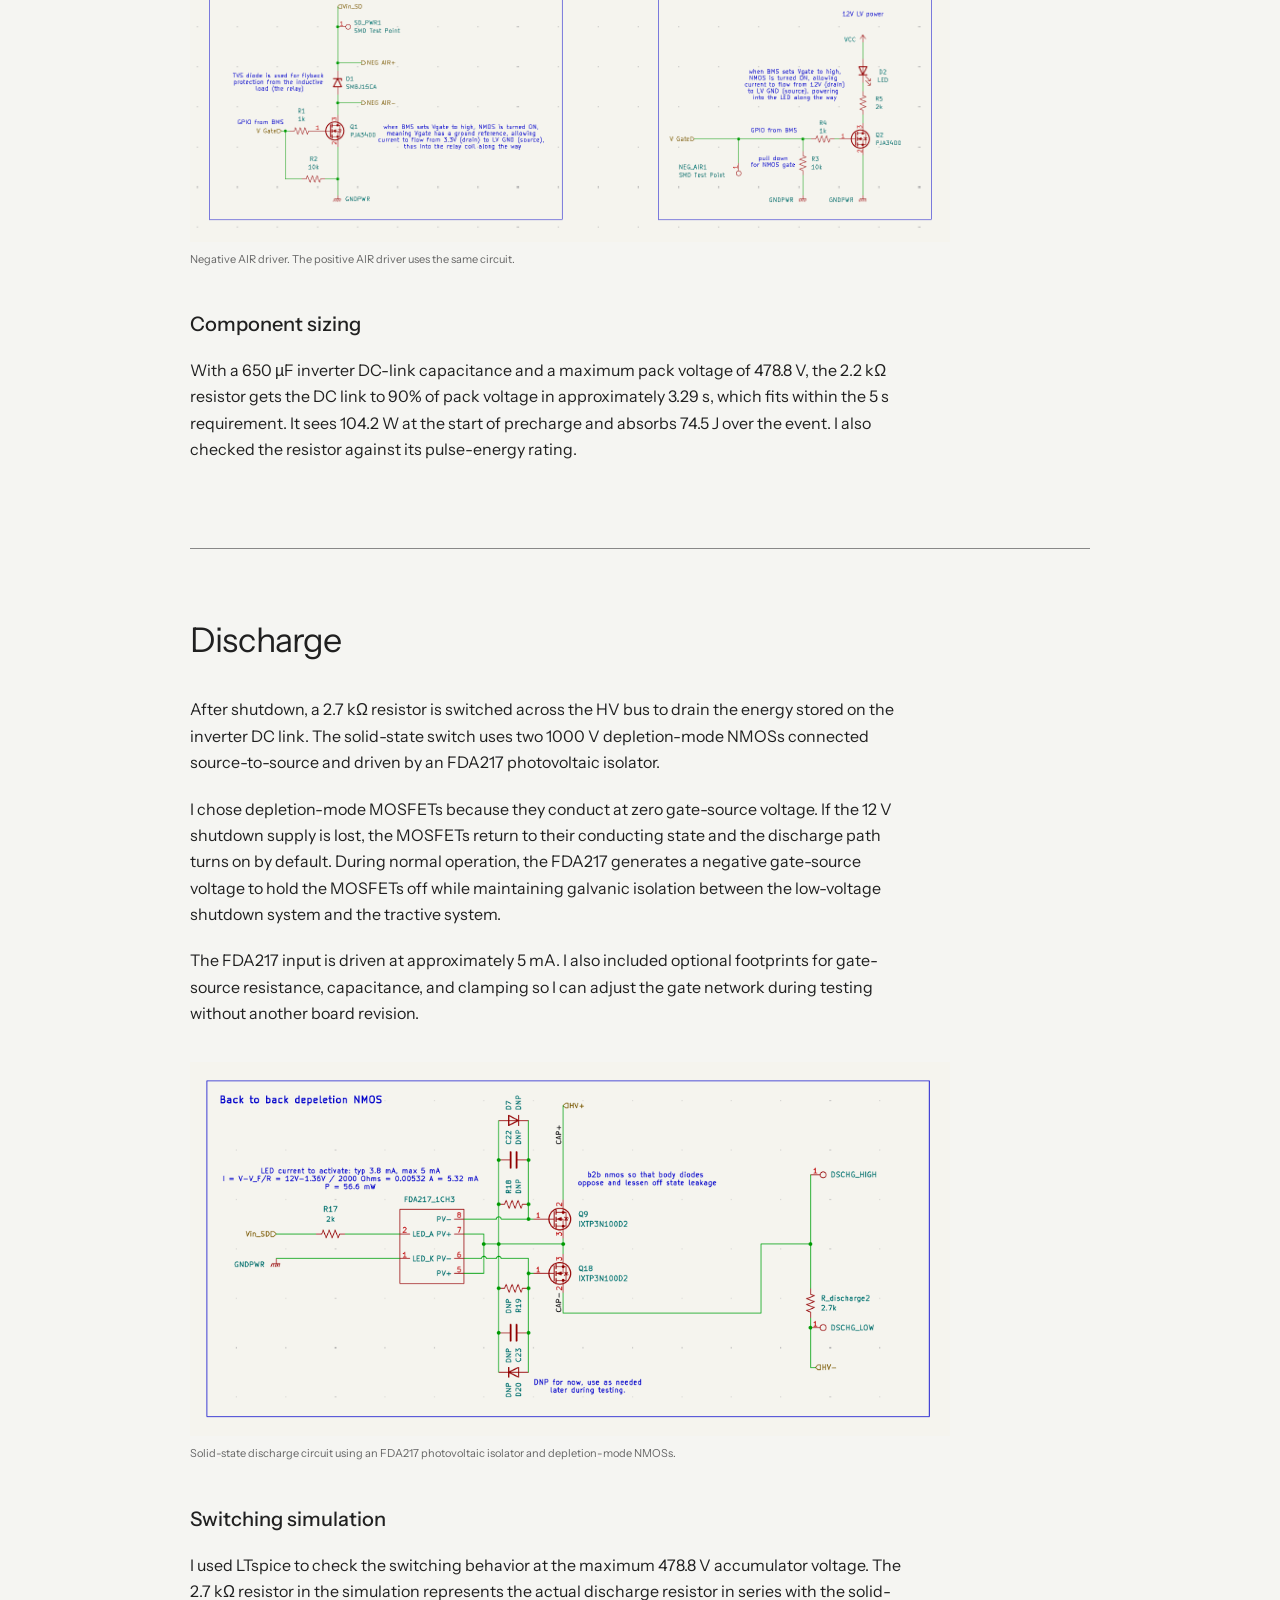
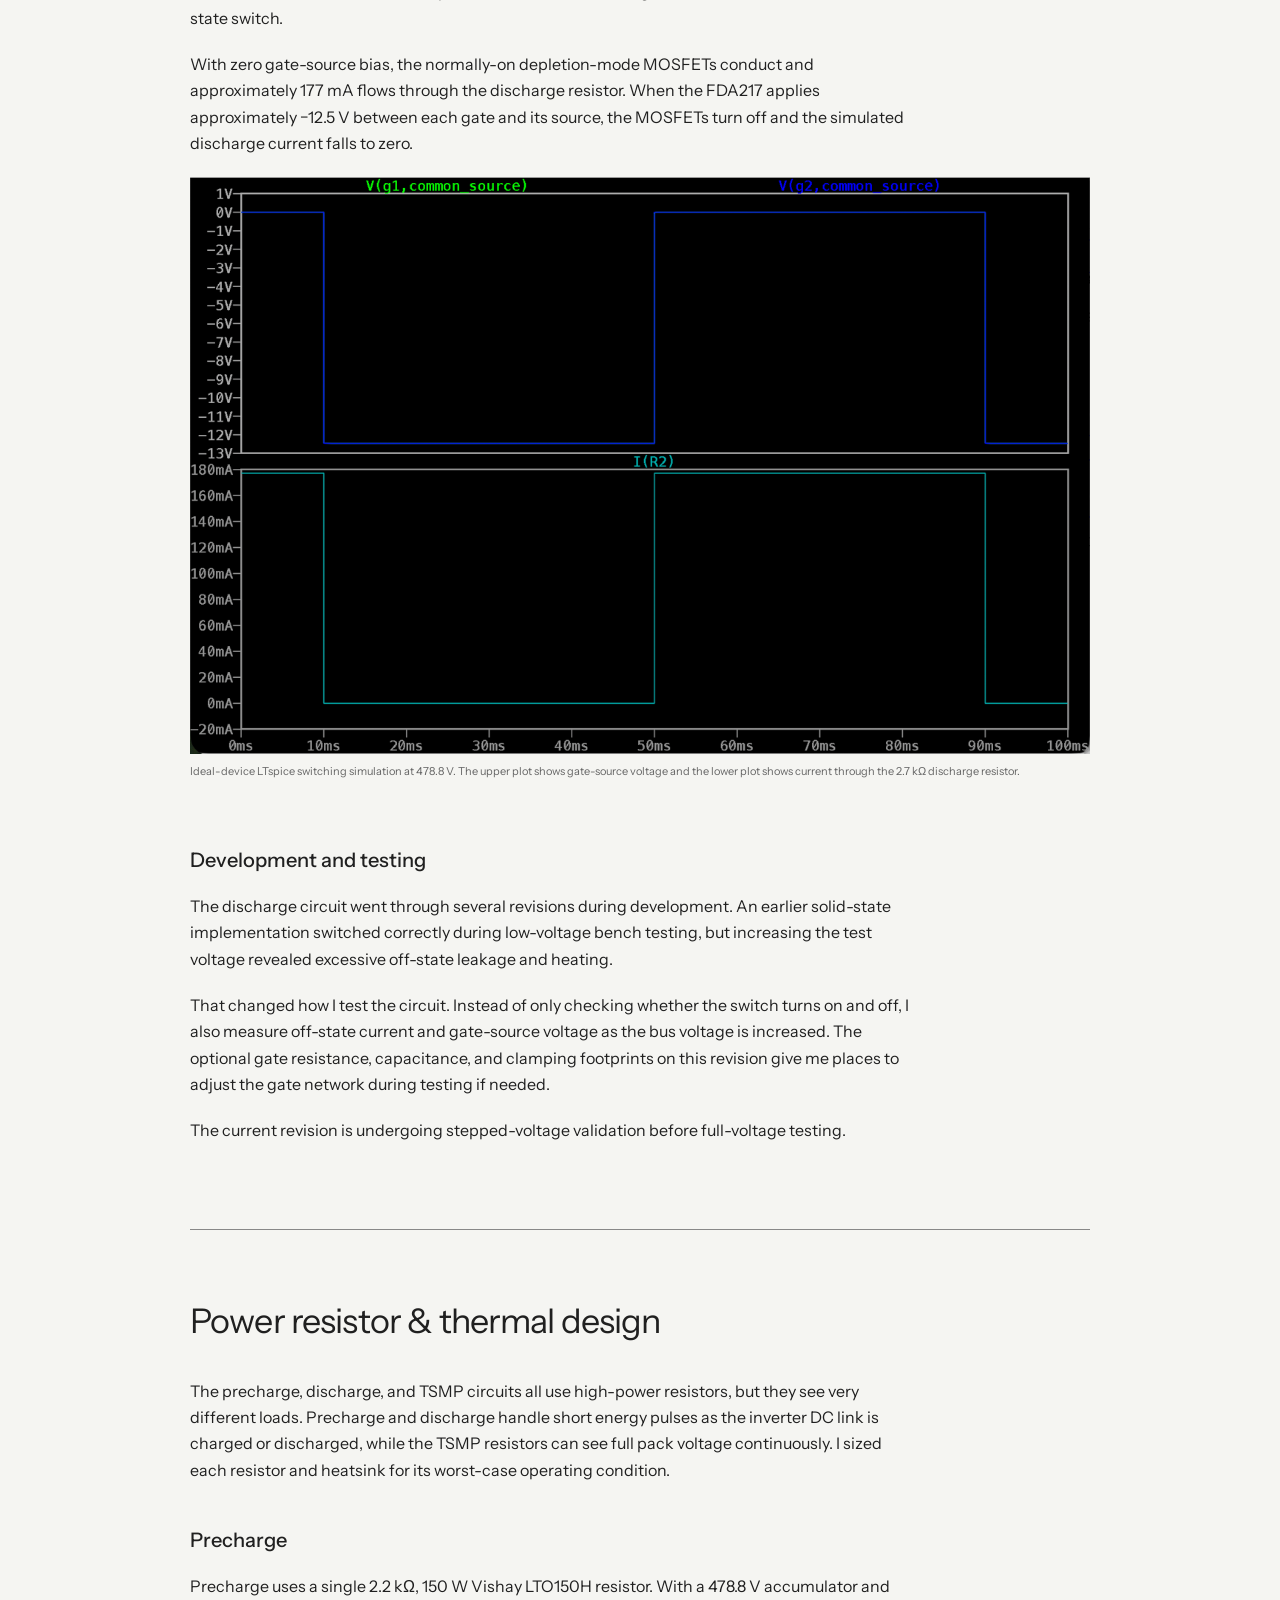
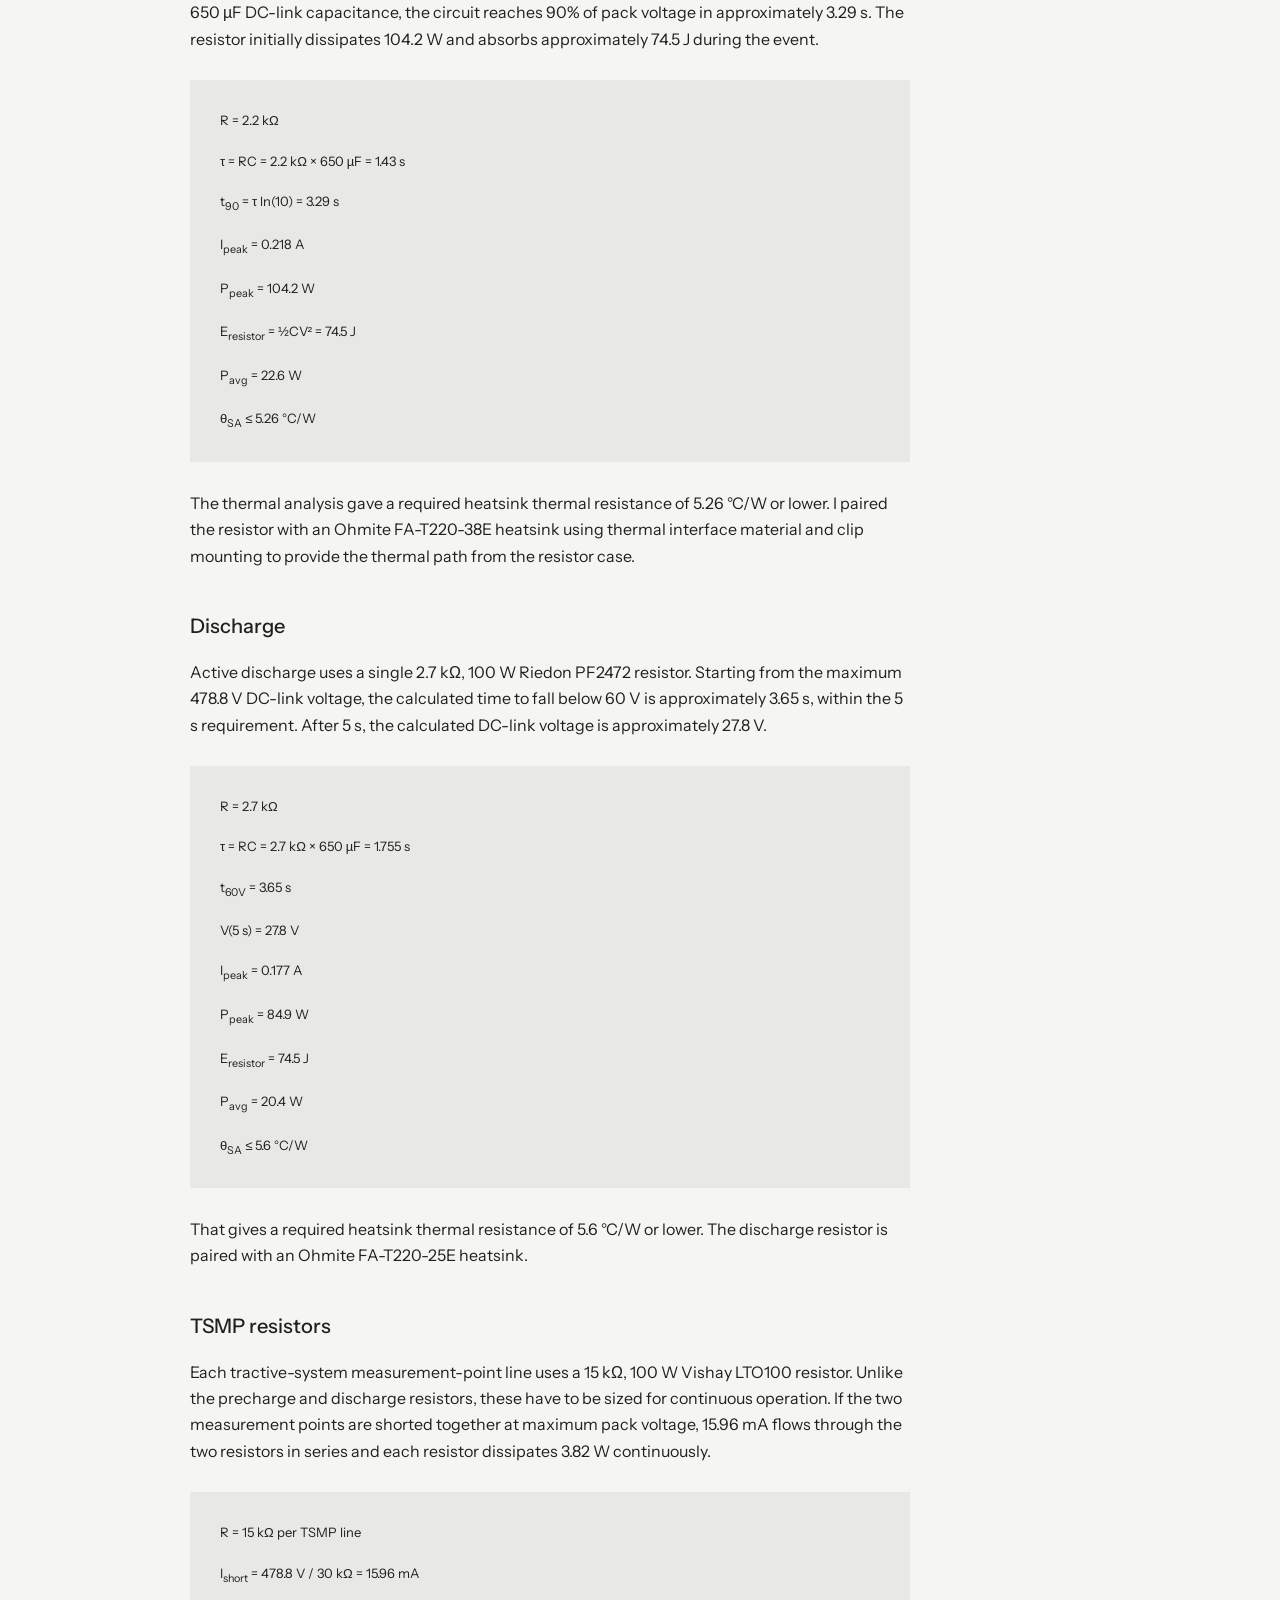
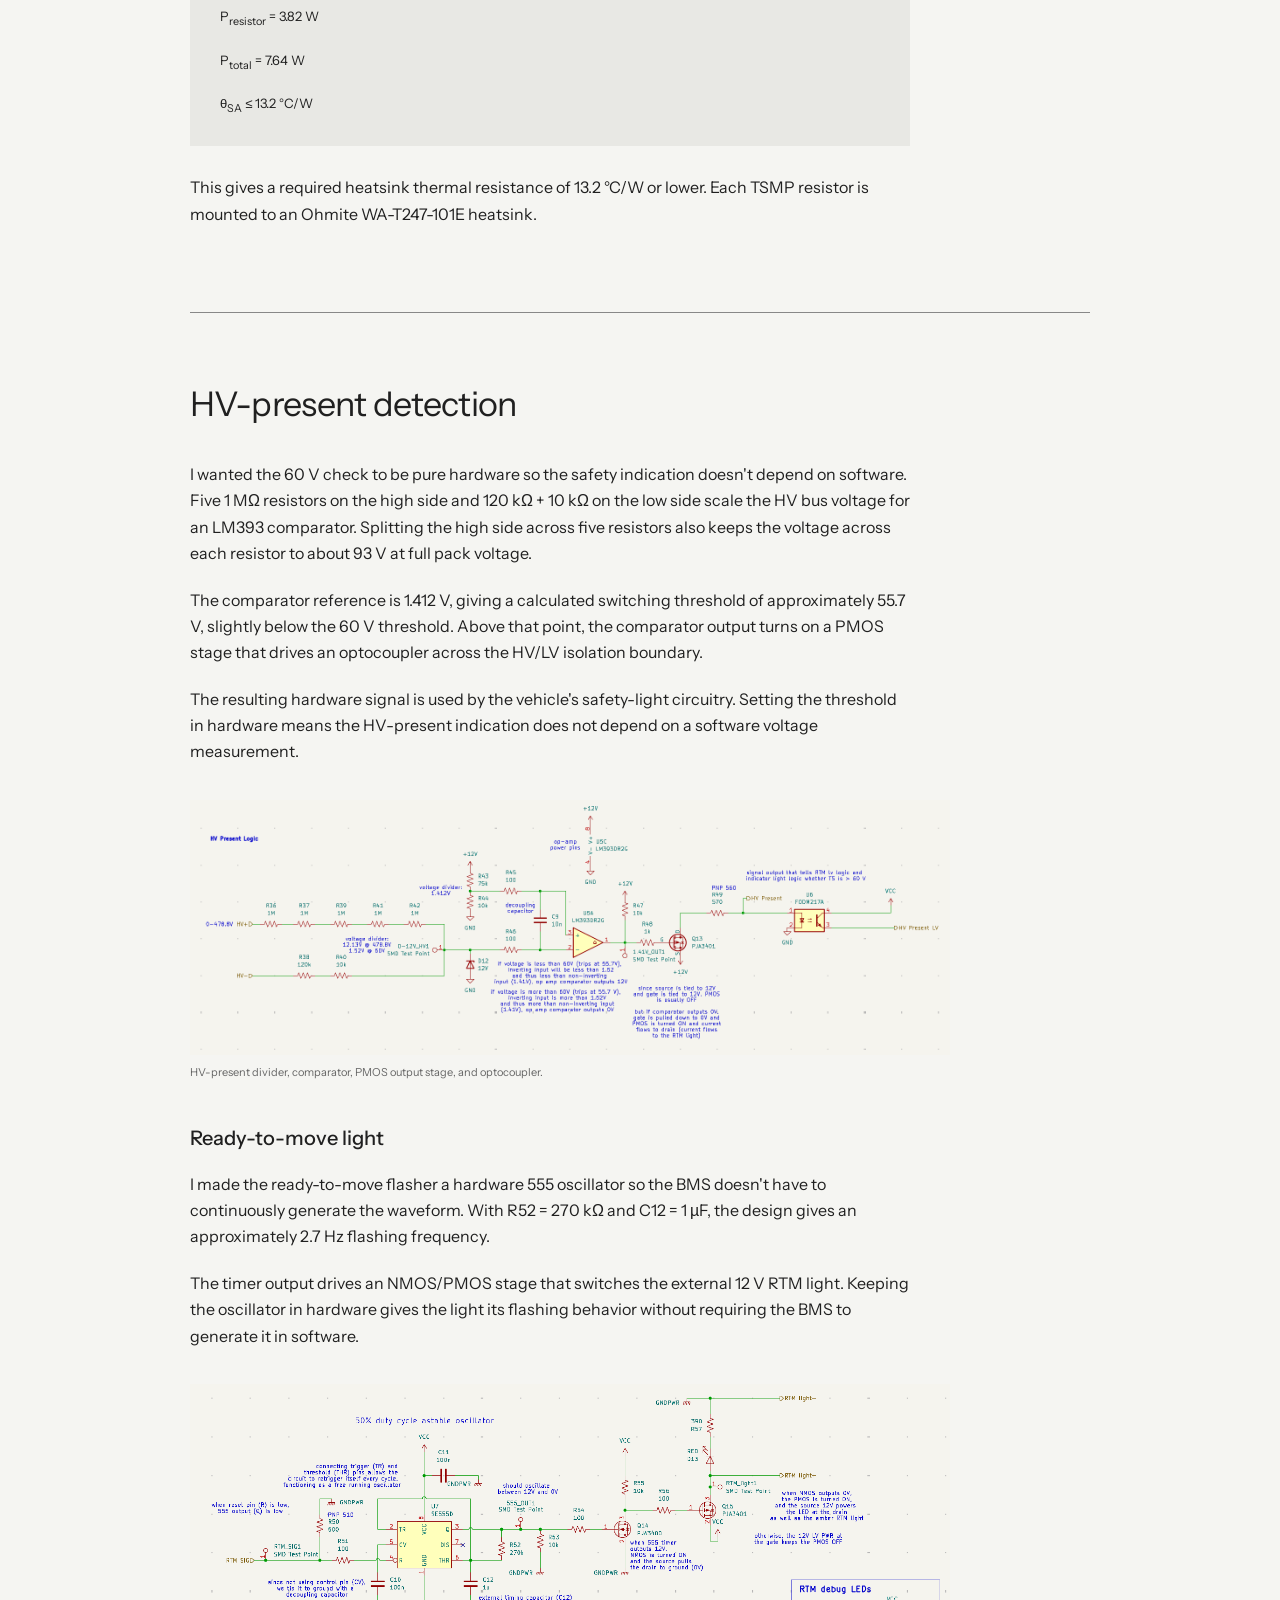
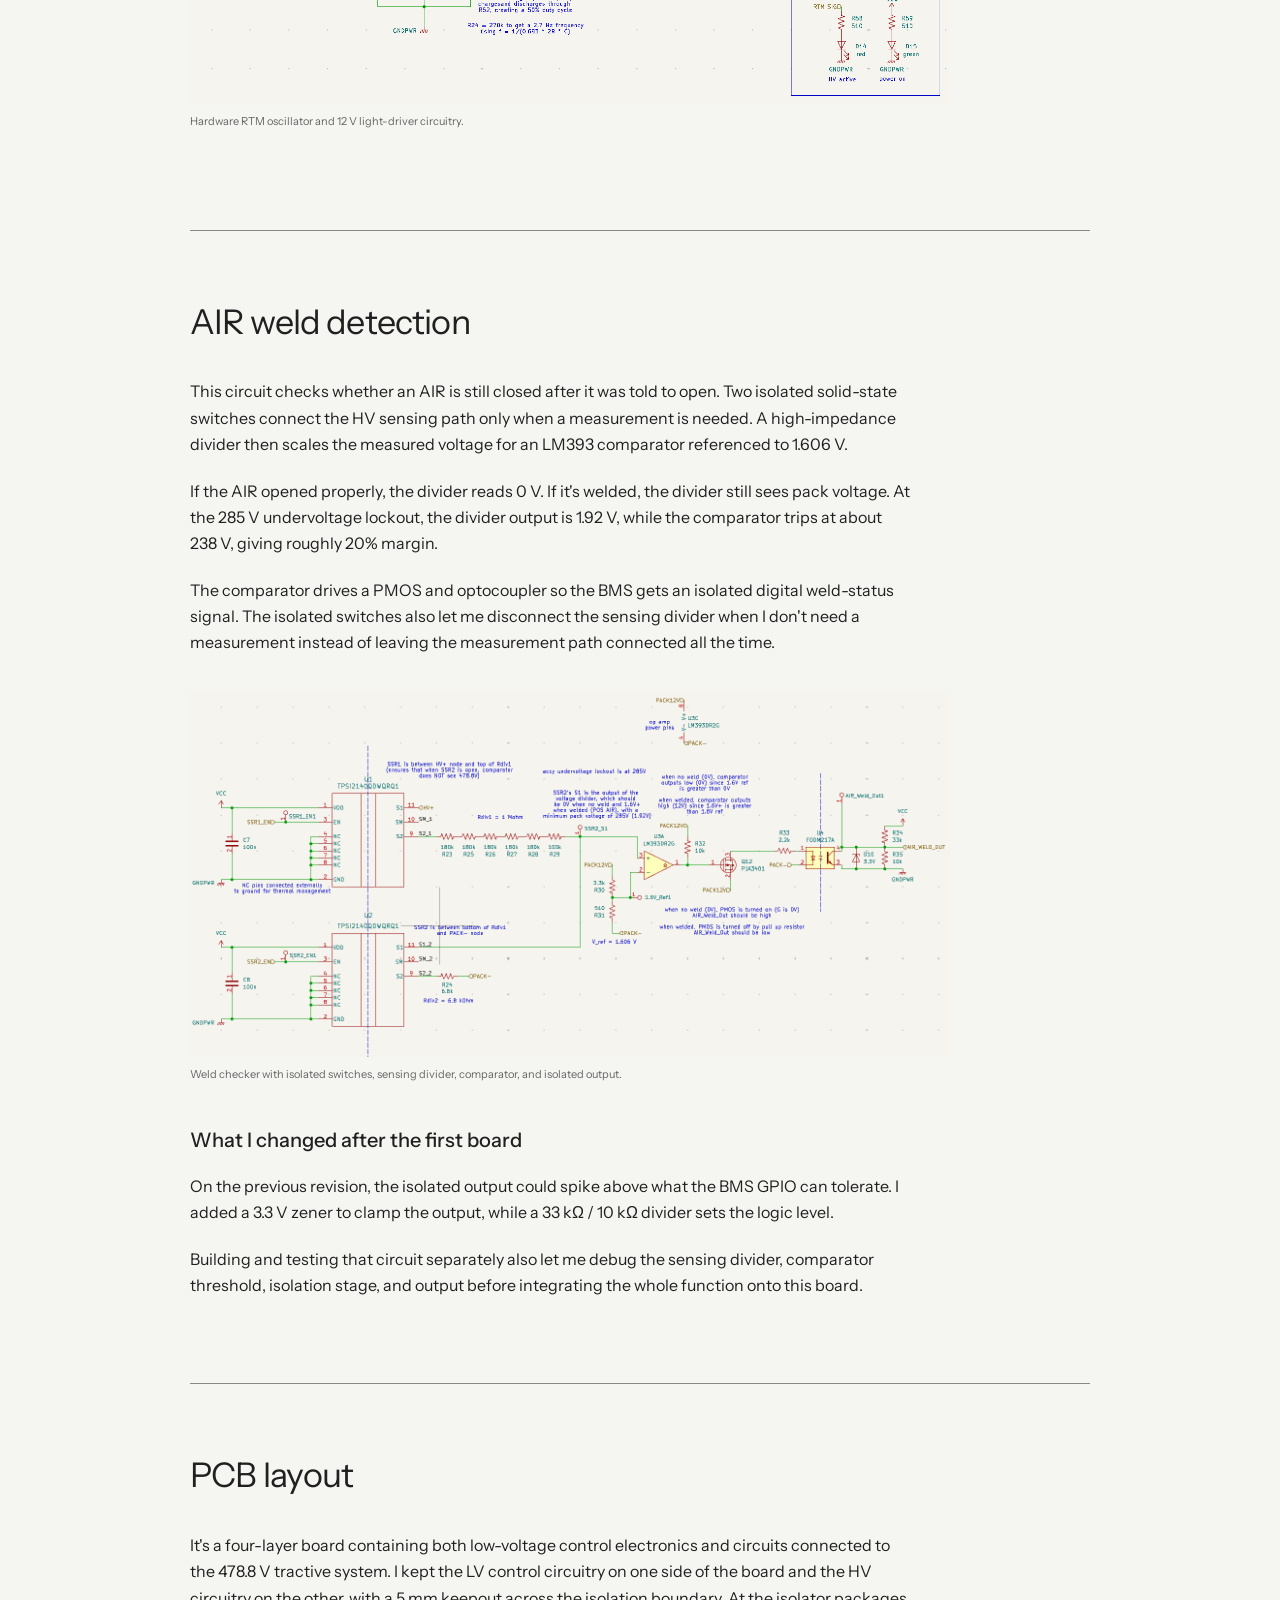
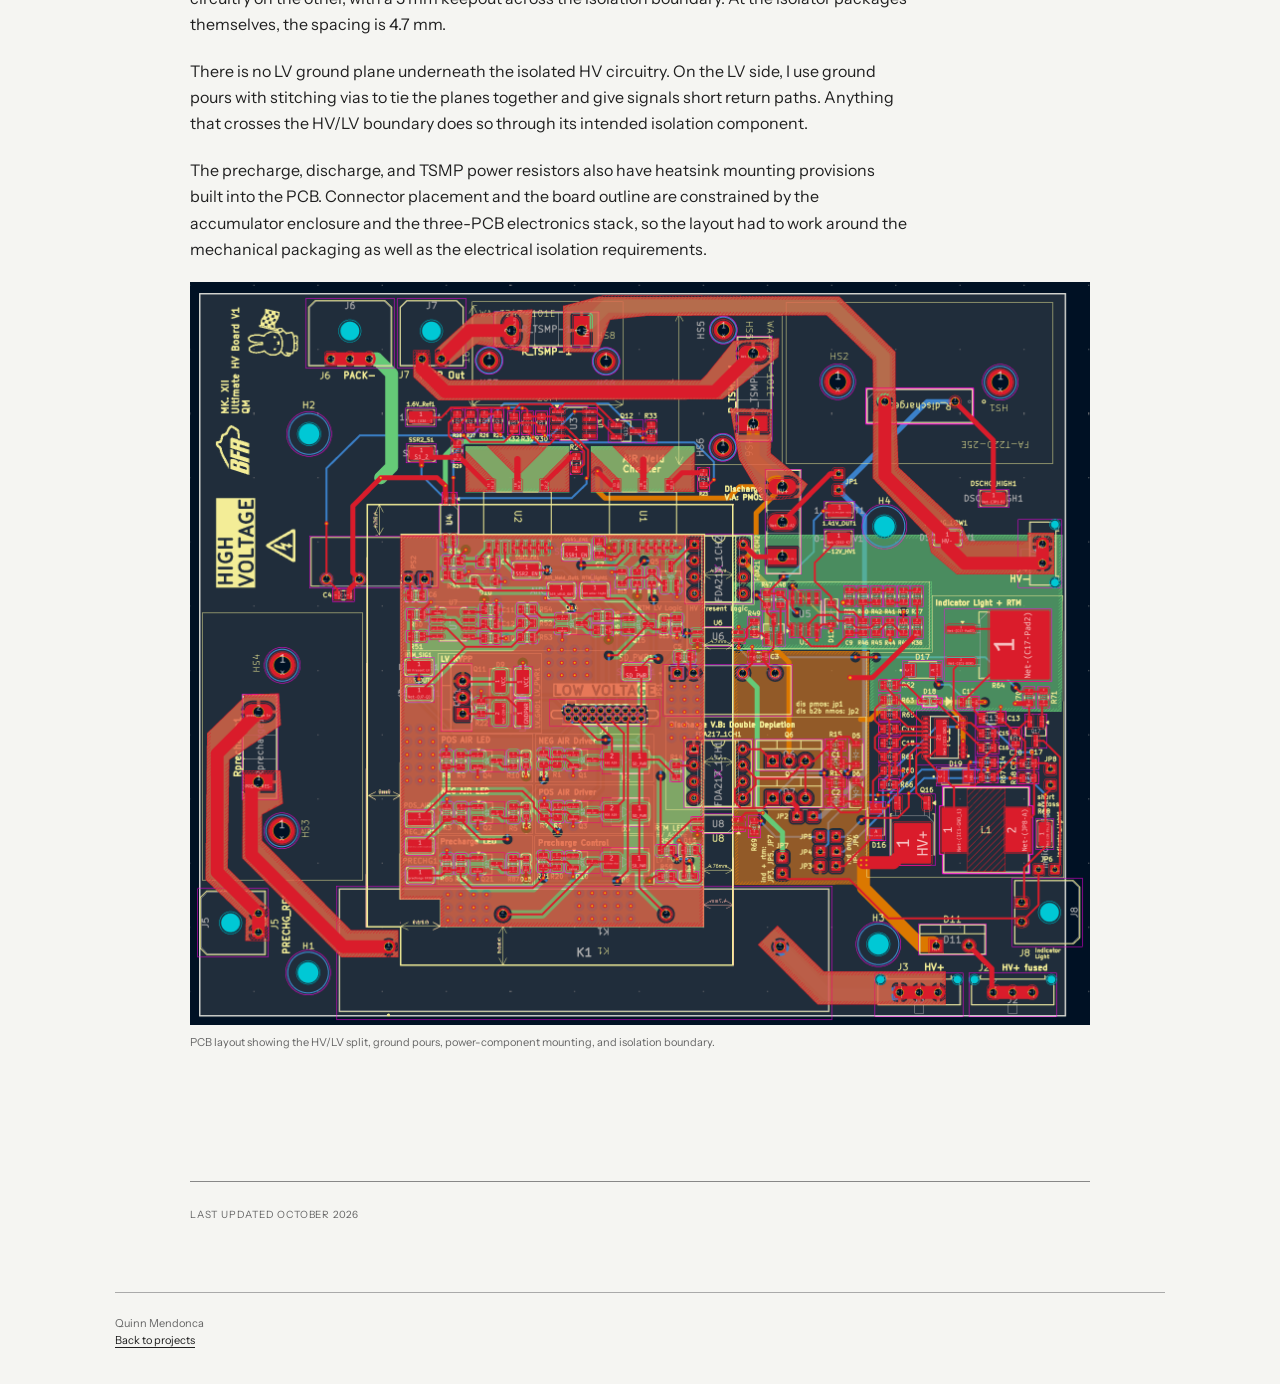
==== commit 9c902b35: "rewrite" ====
--- a/projects/hv-control-board.html
+++ b/projects/hv-control-board.html
@@ -35,12 +35,12 @@
         </p>
 
         <p class="project-lead">
-            HV control and safety board for precharge, solid-state discharge,
-            accumulator isolation relay (AIR) control, HV-present detection,
-            AIR weld detection, tractive-system measurement points (TSMPs),
-            and vehicle safety-light logic. The board sits inside the accumulator
-            in a section separated from the battery cells as part of a three-PCB
-            electronics stack.
+            I designed this board to handle the accumulator's high-voltage control
+            and safety functions at up to 478.8 V: precharge, solid-state discharge,
+            AIR control, HV-present and AIR weld detection, the TSMPs, and the HV
+            indicator and ready-to-move lights. It sits inside the accumulator in a
+            section separated from the cells, as one of three boards in the electronics
+            stack with the BMS Parent and HV Isolated Backplane.
         </p>
 
     </header>
@@ -54,7 +54,7 @@
              alt="HV Control Board PCB render">
 
         <figcaption>
-            2026–27 HV Control Board, test revision.
+            Test revision of the 2026–27 HV Control Board.
         </figcaption>
 
     </figure>
@@ -67,26 +67,24 @@
         <h2>Overview</h2>
 
         <p>
-            The HV Control Board consolidates the primary high-voltage control,
-            monitoring, and safety circuitry for Bruin Formula Racing's 2026–27
-            Formula SAE EV accumulator. It interfaces the low-voltage BMS and
-            shutdown system with a tractive system operating at up to 478.8 V.
-        </p>
-
-        <p>
-            The board controls the positive and negative accumulator isolation
-            relays and precharge relay, provides active discharge of the
-            vehicle-side DC link, detects HV presence and welded AIRs, and
-            contains the tractive-system measurement-point circuitry. It also
-            provides the logic and drivers for the vehicle's HV indicator and
-            ready-to-move safety lights.
-        </p>
-
-        <p>
-            The board sits inside the accumulator as part of a three-PCB
-            electronics stack with the BMS Parent and HV Isolated Backplane.
-            Consolidating these functions inside the accumulator reduces
-            external HV electronics and simplifies wiring between the
+            The HV Control Board interfaces the low-voltage BMS and shutdown system
+            with circuitry connected to the tractive system. Instead of putting
+            separate HV control boards around the vehicle, I consolidated the main
+            accumulator control, monitoring, and safety circuits onto one board inside
+            the pack.
+        </p>
+
+        <p>
+            The board controls the positive and negative accumulator isolation relays
+            and the precharge relay, actively discharges the vehicle-side DC link,
+            checks whether HV is present, detects welded AIRs, and contains the
+            tractive-system measurement-point circuitry. It also handles the logic
+            and drivers for the HV indicator and ready-to-move lights.
+        </p>
+
+        <p>
+            Keeping these functions inside the accumulator reduces the amount of HV
+            electronics outside the pack and simplifies the wiring between the
             accumulator, service section, and vehicle.
         </p>
 
@@ -126,18 +124,18 @@
         <h2>Design requirements</h2>
 
         <p>
-            The board was designed around a 114s6p accumulator with a maximum
-            tractive-system voltage of 478.8 V. Major constraints included
-            meeting Formula SAE precharge and discharge timing requirements,
-            maintaining separation between the high- and low-voltage domains,
-            and packaging the control electronics within the accumulator.
-        </p>
-
-        <p>
-            The precharge system must charge the inverter DC link to at least
-            90% of accumulator voltage within 5 seconds, while the discharge
-            system must bring the tractive system below 60 V within 5 seconds
-            after shutdown.
+            The board was designed around our 114s6p accumulator, with a maximum
+            tractive-system voltage of 478.8 V. The main constraints were meeting
+            Formula SAE precharge and discharge timing requirements, keeping the
+            high- and low-voltage domains separated, and fitting the electronics
+            inside the accumulator.
+        </p>
+
+        <p>
+            The precharge system has to charge the inverter DC link to at least
+            90% of accumulator voltage within 5 seconds. After shutdown, the
+            discharge circuit has to bring the tractive system below 60 V within
+            5 seconds.
         </p>
 
         <ul>
@@ -159,8 +157,7 @@
              alt="HV Control Board top-level schematic">
 
         <figcaption>
-            Top-level schematic showing the HV/LV boundary and major
-            functional blocks.
+            Top-level schematic showing the HV/LV boundary and major functional blocks.
         </figcaption>
 
     </figure>
@@ -173,20 +170,19 @@
         <h2>Precharge</h2>
 
         <p>
-            The precharge circuit limits inrush current while charging the
-            inverter's 650 µF DC-link capacitance before the main accumulator
-            isolation relays fully connect the pack to the vehicle. A 2.2 kΩ
-            resistor is placed in series with the precharge path and bypassed
-            once precharge is complete.
-        </p>
-
-        <p>
-            The precharge relay is controlled by the BMS through an NMOS
-            low-side driver. A gate resistor and pull-down provide defined
-            switching behavior, while a TVS diode across the relay coil
-            suppresses the inductive transient generated when the relay is
-            switched off. A separate LED driver provides a visual indication
-            of the commanded precharge state during debugging.
+            Before the main AIRs close, the inverter's 650 µF DC link has to be
+            charged without a huge inrush current. A 2.2 kΩ resistor sits in series
+            with the precharge relay and limits the charging current. Once precharge
+            is complete and the main AIR closes, the resistor and precharge relay
+            are bypassed.
+        </p>
+
+        <p>
+            The BMS drives the precharge relay through a low-side NMOS with a gate
+            resistor and a pull-down so the gate never floats. A TVS across the coil
+            clamps the flyback when the relay turns off. Every relay driver on the
+            board also has a debug LED so I can see the commanded state without
+            connecting a meter.
         </p>
 
 
@@ -196,7 +192,7 @@
                  alt="Precharge relay and driver schematic">
 
             <figcaption>
-                Precharge resistor, relay, low-side driver, and debug LED circuitry.
+                Precharge resistor, relay, low-side driver, and debug LED.
             </figcaption>
 
         </figure>
@@ -208,7 +204,7 @@
                  alt="Negative AIR driver schematic">
 
             <figcaption>
-                Negative AIR low-side relay driver and debug LED circuitry.
+                Negative AIR driver. The positive AIR driver uses the same circuit.
             </figcaption>
 
         </figure>
@@ -217,11 +213,11 @@
         <h3>Component sizing</h3>
 
         <p>
-            With a 650 µF inverter DC-link capacitance and a maximum pack
-            voltage of 478.8 V, the 2.2 kΩ precharge resistor gives a
-            theoretical 90% charge time of approximately 3.29 s, within the
-            5 s requirement. Resistor pulse-energy capability and thermal
-            requirements were also evaluated for the 74.5 J precharge event.
+            With a 650 µF inverter DC-link capacitance and a maximum pack voltage
+            of 478.8 V, the 2.2 kΩ resistor gets the DC link to 90% of pack voltage
+            in approximately 3.29 s, which fits within the 5 s requirement. It sees
+            104.2 W at the start of precharge and absorbs 74.5 J over the event. I
+            also checked the resistor against its pulse-energy rating.
         </p>
 
     </section>
@@ -234,26 +230,26 @@
         <h2>Discharge</h2>
 
         <p>
-            The active discharge circuit removes energy stored on the
-            vehicle-side DC link after the accumulator is disconnected.
-            A 2.7 kΩ discharge resistor is switched across the HV bus using
-            a pair of back-to-back 1000 V depletion-mode NMOSs.
-        </p>
-
-        <p>
-            The MOSFET gates are driven by an FDA217 photovoltaic isolator,
-            providing galvanic isolation between the low-voltage shutdown
-            circuitry and the tractive system. The two MOSFETs are connected
-            back-to-back so their body diodes oppose one another, reducing
-            off-state current through the discharge path.
-        </p>
-
-        <p>
-            Because the depletion-mode devices are normally conducting at
-            zero gate-source voltage, the discharge path defaults toward its
-            conducting state without gate bias. During normal vehicle
-            operation, the isolated driver applies negative gate-source
-            voltage to turn the devices off.
+            After shutdown, a 2.7 kΩ resistor is switched across the HV bus to drain
+            the energy stored on the inverter DC link. The solid-state switch uses
+            two 1000 V depletion-mode NMOSs connected source-to-source and driven
+            by an FDA217 photovoltaic isolator.
+        </p>
+
+        <p>
+            I chose depletion-mode MOSFETs because they conduct at zero gate-source
+            voltage. If the 12 V shutdown supply is lost, the MOSFETs return to
+            their conducting state and the discharge path turns on by default.
+            During normal operation, the FDA217 generates a negative gate-source
+            voltage to hold the MOSFETs off while maintaining galvanic isolation
+            between the low-voltage shutdown system and the tractive system.
+        </p>
+
+        <p>
+            The FDA217 input is driven at approximately 5 mA. I also included
+            optional footprints for gate-source resistance, capacitance, and
+            clamping so I can adjust the gate network during testing without
+            another board revision.
         </p>
 
 
@@ -263,8 +259,8 @@
                  alt="Solid-state discharge schematic">
 
             <figcaption>
-                Solid-state discharge circuit using an isolated photovoltaic
-                driver and back-to-back depletion-mode NMOSs.
+                Solid-state discharge circuit using an FDA217 photovoltaic isolator
+                and depletion-mode NMOSs.
             </figcaption>
 
         </figure>
@@ -273,19 +269,17 @@
         <h3>Switching simulation</h3>
 
         <p>
-            I used LTspice to verify the switching behavior of the isolated
-            discharge stage at the maximum 478.8 V accumulator voltage. R2
-            in the simulation is the 2.7 kΩ discharge resistor connected in
-            series with the back-to-back depletion-mode NMOS switch.
+            I used LTspice to check the switching behavior at the maximum 478.8 V
+            accumulator voltage. The 2.7 kΩ resistor in the simulation represents
+            the actual discharge resistor in series with the solid-state switch.
         </p>
 
         <p>
             With zero gate-source bias, the normally-on depletion-mode MOSFETs
-            conduct and approximately 177 mA flows through the discharge
-            resistor. When the FDA217 photovoltaic isolator applies
-            approximately −12.5 V between each gate and the common source,
-            the devices turn off and the discharge current falls to
-            approximately zero.
+            conduct and approximately 177 mA flows through the discharge resistor.
+            When the FDA217 applies approximately −12.5 V between each gate and
+            its source, the MOSFETs turn off and the simulated discharge current
+            falls to zero.
         </p>
 
 
@@ -295,12 +289,9 @@
                  alt="LTspice simulation of depletion-mode MOSFET discharge switching">
 
             <figcaption>
-                LTspice switching simulation at 478.8 V. The upper plot shows
-                the gate-source voltage of both depletion-mode NMOSs, while
-                the lower plot shows current through R2, the 2.7 kΩ discharge
-                resistor. Applying negative gate bias turns the normally-on
-                discharge path off, reducing resistor current from approximately
-                177 mA to zero.
+                Ideal-device LTspice switching simulation at 478.8 V. The upper
+                plot shows gate-source voltage and the lower plot shows current
+                through the 2.7 kΩ discharge resistor.
             </figcaption>
 
         </figure>
@@ -309,27 +300,23 @@
         <h3>Development and testing</h3>
 
         <p>
-            The discharge topology went through several revisions during
-            development. An earlier solid-state implementation switched
-            correctly during low-voltage bench testing, but testing at
-            increasing voltage revealed excessive off-state leakage and
-            heating.
-        </p>
-
-        <p>
-            This prompted further investigation into MOSFET off-state behavior
-            and gate biasing rather than relying only on functional switching
-            tests at reduced voltage. The current revision uses back-to-back
-            depletion-mode MOSFETs and includes footprints for additional
-            gate-source resistance, capacitance, and voltage clamping so the
-            switching behavior can be adjusted during validation.
-        </p>
-
-        <p>
-            The earlier failure also changed the validation approach for the
-            circuit: correct low-voltage switching alone is not sufficient to
-            characterize a circuit whose leakage and device behavior become
-            increasingly important at several hundred volts.
+            The discharge circuit went through several revisions during development.
+            An earlier solid-state implementation switched correctly during
+            low-voltage bench testing, but increasing the test voltage revealed
+            excessive off-state leakage and heating.
+        </p>
+
+        <p>
+            That changed how I test the circuit. Instead of only checking whether
+            the switch turns on and off, I also measure off-state current and
+            gate-source voltage as the bus voltage is increased. The optional gate
+            resistance, capacitance, and clamping footprints on this revision give
+            me places to adjust the gate network during testing if needed.
+        </p>
+
+        <p>
+            The current revision is undergoing stepped-voltage validation before
+            full-voltage testing.
         </p>
 
     </section>
@@ -342,37 +329,35 @@
         <h2>Power resistor & thermal design</h2>
 
         <p>
-            The precharge, discharge, and TSMP circuits each use high-power
-            resistors, but their electrical and thermal requirements are
-            different. Precharge and discharge handle short-duration energy
-            transfer to and from the inverter DC link, while the TSMP resistors
-            must tolerate continuous dissipation at maximum pack voltage.
-            I sized the resistor and heatsink for each operating case.
+            The precharge, discharge, and TSMP circuits all use high-power resistors,
+            but they see very different loads. Precharge and discharge handle short
+            energy pulses as the inverter DC link is charged or discharged, while
+            the TSMP resistors can see full pack voltage continuously. I sized each
+            resistor and heatsink for its worst-case operating condition.
         </p>
 
 
         <h3>Precharge</h3>
 
         <p>
-            Precharge uses a single 2.2 kΩ, 150 W Vishay LTO150H resistor.
-            With a 478.8 V accumulator and 650 µF DC-link capacitance, the
-            circuit reaches 90% of pack voltage in approximately 3.29 s.
-            The resistor initially dissipates 104.2 W and absorbs approximately
-            74.5 J during the precharge event.
+            Precharge uses a single 2.2 kΩ, 150 W Vishay LTO150H resistor. With a
+            478.8 V accumulator and 650 µF DC-link capacitance, the circuit reaches
+            90% of pack voltage in approximately 3.29 s. The resistor initially
+            dissipates 104.2 W and absorbs approximately 74.5 J during the event.
         </p>
 
         <div class="calculation-box">
             R = 2.2 kΩ<br><br>
 
-            τ = RC = 1.43 s<br><br>
-
-            t<sub>90</sub> = 3.29 s<br><br>
+            τ = RC = 2.2 kΩ × 650 µF = 1.43 s<br><br>
+
+            t<sub>90</sub> = τ ln(10) = 3.29 s<br><br>
 
             I<sub>peak</sub> = 0.218 A<br><br>
 
             P<sub>peak</sub> = 104.2 W<br><br>
 
-            E<sub>resistor</sub> = 74.5 J<br><br>
+            E<sub>resistor</sub> = ½CV² = 74.5 J<br><br>
 
             P<sub>avg</sub> = 22.6 W<br><br>
 
@@ -380,28 +365,26 @@
         </div>
 
         <p>
-            The thermal analysis resulted in a required heatsink thermal
-            resistance of 5.26 °C/W or lower. The resistor is paired with an
-            Ohmite FA-T220-38E heatsink using thermal interface material and
-            clip mounting to provide the required thermal path from the
-            resistor case.
+            The thermal analysis gave a required heatsink thermal resistance of
+            5.26 °C/W or lower. I paired the resistor with an Ohmite FA-T220-38E
+            heatsink using thermal interface material and clip mounting to provide
+            the thermal path from the resistor case.
         </p>
 
 
         <h3>Discharge</h3>
 
         <p>
-            Active discharge uses a single 2.7 kΩ, 100 W Riedon PF2472
-            resistor. Starting from the maximum 478.8 V DC-link voltage, the
-            calculated time to fall below 60 V is approximately 3.65 s,
-            satisfying the 5 s discharge requirement. After 5 s, the predicted
-            DC-link voltage is approximately 27.8 V.
+            Active discharge uses a single 2.7 kΩ, 100 W Riedon PF2472 resistor.
+            Starting from the maximum 478.8 V DC-link voltage, the calculated time
+            to fall below 60 V is approximately 3.65 s, within the 5 s requirement.
+            After 5 s, the calculated DC-link voltage is approximately 27.8 V.
         </p>
 
         <div class="calculation-box">
             R = 2.7 kΩ<br><br>
 
-            τ = RC = 1.755 s<br><br>
+            τ = RC = 2.7 kΩ × 650 µF = 1.755 s<br><br>
 
             t<sub>60V</sub> = 3.65 s<br><br>
 
@@ -419,26 +402,25 @@
         </div>
 
         <p>
-            The calculated heatsink requirement is 5.6 °C/W or lower. The
-            discharge resistor is paired with an Ohmite FA-T220-25E heatsink.
+            That gives a required heatsink thermal resistance of 5.6 °C/W or lower.
+            The discharge resistor is paired with an Ohmite FA-T220-25E heatsink.
         </p>
 
 
         <h3>TSMP resistors</h3>
 
         <p>
-            Each tractive-system measurement-point line uses a 15 kΩ, 100 W
-            Vishay LTO100 resistor. Unlike precharge and discharge, the TSMP
-            resistors are sized for continuous operation. At maximum pack
-            voltage, a short between the measurement points produces
-            approximately 15.96 mA, with each resistor dissipating
-            approximately 3.82 W.
+            Each tractive-system measurement-point line uses a 15 kΩ, 100 W Vishay
+            LTO100 resistor. Unlike the precharge and discharge resistors, these have
+            to be sized for continuous operation. If the two measurement points are
+            shorted together at maximum pack voltage, 15.96 mA flows through the two
+            resistors in series and each resistor dissipates 3.82 W continuously.
         </p>
 
         <div class="calculation-box">
             R = 15 kΩ per TSMP line<br><br>
 
-            I<sub>short</sub> = 15.96 mA<br><br>
+            I<sub>short</sub> = 478.8 V / 30 kΩ = 15.96 mA<br><br>
 
             P<sub>resistor</sub> = 3.82 W<br><br>
 
@@ -448,9 +430,8 @@
         </div>
 
         <p>
-            This gives a required heatsink thermal resistance of 13.2 °C/W or
-            lower. Each TSMP resistor is mounted to an Ohmite WA-T247-101E
-            heatsink.
+            This gives a required heatsink thermal resistance of 13.2 °C/W or lower.
+            Each TSMP resistor is mounted to an Ohmite WA-T247-101E heatsink.
         </p>
 
     </section>
@@ -463,26 +444,24 @@
         <h2>HV-present detection</h2>
 
         <p>
-            The HV-present circuit provides a hardware indication of whether
-            the tractive system is above the 60 V threshold. A high-impedance
-            resistor divider scales the HV bus voltage to a low-voltage signal,
-            which is compared against a fixed reference using an LM393
-            comparator.
-        </p>
-
-        <p>
-            Five series 1 MΩ resistors are used on the high side of the divider
-            to distribute voltage across multiple components. The comparator
-            changes state at approximately 55.7 V, providing margin around the
-            60 V threshold. Its output drives a PMOS stage, and the resulting
-            HV-present state is transferred across the HV/LV isolation boundary
-            through an optocoupler.
-        </p>
-
-        <p>
-            The resulting hardware signal is used by the vehicle's HV indicator
-            and ready-to-move circuitry. Setting the threshold in hardware keeps
-            the safety indication independent of a software voltage measurement.
+            I wanted the 60 V check to be pure hardware so the safety indication
+            doesn't depend on software. Five 1 MΩ resistors on the high side and
+            120 kΩ + 10 kΩ on the low side scale the HV bus voltage for an LM393
+            comparator. Splitting the high side across five resistors also keeps
+            the voltage across each resistor to about 93 V at full pack voltage.
+        </p>
+
+        <p>
+            The comparator reference is 1.412 V, giving a calculated switching
+            threshold of approximately 55.7 V, slightly below the 60 V threshold.
+            Above that point, the comparator output turns on a PMOS stage that
+            drives an optocoupler across the HV/LV isolation boundary.
+        </p>
+
+        <p>
+            The resulting hardware signal is used by the vehicle's safety-light
+            circuitry. Setting the threshold in hardware means the HV-present
+            indication does not depend on a software voltage measurement.
         </p>
 
 
@@ -492,7 +471,7 @@
                  alt="HV-present detection schematic">
 
             <figcaption>
-                HV-present divider, comparator, output driver, and isolation stage.
+                HV-present divider, comparator, PMOS output stage, and optocoupler.
             </figcaption>
 
         </figure>
@@ -501,18 +480,16 @@
         <h3>Ready-to-move light</h3>
 
         <p>
-            The ready-to-move (RTM) light is driven by a hardware oscillator
-            rather than relying on software to generate the flashing signal.
-            A 555 timer configured as an astable oscillator produces an
-            approximately 2.7 Hz, 50% duty-cycle output when the RTM signal
-            is enabled.
-        </p>
-
-        <p>
-            The timer output drives an NMOS/PMOS stage that switches the
-            external 12 V RTM light. Implementing the flashing function in
-            hardware provides predictable light behavior without requiring
-            the BMS to continuously generate the flashing waveform.
+            I made the ready-to-move flasher a hardware 555 oscillator so the BMS
+            doesn't have to continuously generate the waveform. With R52 = 270 kΩ
+            and C12 = 1 µF, the design gives an approximately 2.7 Hz flashing
+            frequency.
+        </p>
+
+        <p>
+            The timer output drives an NMOS/PMOS stage that switches the external
+            12 V RTM light. Keeping the oscillator in hardware gives the light its
+            flashing behavior without requiring the BMS to generate it in software.
         </p>
 
 
@@ -537,25 +514,24 @@
         <h2>AIR weld detection</h2>
 
         <p>
-            The AIR weld-detection circuit determines whether an accumulator
-            isolation relay has remained closed after it has been commanded
-            open. Two isolated solid-state switches configure the measurement
-            path so the voltage associated with the AIR can be checked while
-            maintaining isolation from the low-voltage control system.
-        </p>
-
-        <p>
-            When enabled, a high-impedance resistor divider scales the measured
-            voltage for an LM393 comparator referenced to approximately 1.6 V.
-            The comparator output is inverted by a PMOS stage and transferred
-            to the low-voltage system through an optocoupler, providing an
-            isolated digital weld-status signal to the BMS.
-        </p>
-
-        <p>
-            The isolated switches also allow the measurement network to be
-            disconnected when it is not required, preventing unwanted voltage
-            across the sensing network in other operating states.
+            This circuit checks whether an AIR is still closed after it was told
+            to open. Two isolated solid-state switches connect the HV sensing path
+            only when a measurement is needed. A high-impedance divider then scales
+            the measured voltage for an LM393 comparator referenced to 1.606 V.
+        </p>
+
+        <p>
+            If the AIR opened properly, the divider reads 0 V. If it's welded, the
+            divider still sees pack voltage. At the 285 V undervoltage lockout, the
+            divider output is 1.92 V, while the comparator trips at about 238 V,
+            giving roughly 20% margin.
+        </p>
+
+        <p>
+            The comparator drives a PMOS and optocoupler so the BMS gets an isolated
+            digital weld-status signal. The isolated switches also let me disconnect
+            the sensing divider when I don't need a measurement instead of leaving
+            the measurement path connected all the time.
         </p>
 
 
@@ -565,27 +541,25 @@
                  alt="AIR weld-detection schematic">
 
             <figcaption>
-                Isolated AIR weld-detection measurement and output circuitry.
-            </figcaption>
-
-        </figure>
-
-
-        <h3>Previous-revision testing</h3>
-
-        <p>
-            During testing of the previous revision, the low-voltage output
-            exhibited a transient that could momentarily exceed the allowable
-            GPIO voltage. A 3.3 V clamp was added at the isolated output to
-            protect the BMS input. The current integrated design retains this
-            protection while consolidating the circuit onto the main board.
-        </p>
-
-        <p>
-            Testing the previous board also allowed the divider,
-            comparator threshold, isolation stage, and output logic to be
-            evaluated independently before integrating the function into the
-            larger accumulator electronics system.
+                Weld checker with isolated switches, sensing divider, comparator,
+                and isolated output.
+            </figcaption>
+
+        </figure>
+
+
+        <h3>What I changed after the first board</h3>
+
+        <p>
+            On the previous revision, the isolated output could spike above what
+            the BMS GPIO can tolerate. I added a 3.3 V zener to clamp the output,
+            while a 33 kΩ / 10 kΩ divider sets the logic level.
+        </p>
+
+        <p>
+            Building and testing that circuit separately also let me debug the
+            sensing divider, comparator threshold, isolation stage, and output
+            before integrating the whole function onto this board.
         </p>
 
     </section>
@@ -598,27 +572,26 @@
         <h2>PCB layout</h2>
 
         <p>
-            The board is a four-layer design containing both low-voltage
-            control electronics and circuitry connected to the 478.8 V
-            tractive system. The layout uses physical separation between
-            the HV and LV regions, with a 5 mm keepout across the isolation
-            boundary and no low-voltage ground plane extending beneath
-            isolated high-voltage circuitry.
-        </p>
-
-        <p>
-            Ground pours and via stitching throughout the low-voltage region
-            provide short return paths and tie the ground planes together.
-            High-voltage functions are kept physically separated from these
-            low-voltage ground pours, and circuits that cross the HV/LV
-            boundary do so only through their intended isolation components.
-        </p>
-
-        <p>
-            The precharge, discharge, and TSMP power resistors use dedicated
-            heatsink mounting provisions incorporated into the PCB. Connector
-            placement and board dimensions are also constrained by the
-            accumulator enclosure and the three-PCB electronics stack.
+            It's a four-layer board containing both low-voltage control electronics
+            and circuits connected to the 478.8 V tractive system. I kept the LV
+            control circuitry on one side of the board and the HV circuitry on the
+            other, with a 5 mm keepout across the isolation boundary. At the isolator
+            packages themselves, the spacing is 4.7 mm.
+        </p>
+
+        <p>
+            There is no LV ground plane underneath the isolated HV circuitry. On the
+            LV side, I use ground pours with stitching vias to tie the planes together
+            and give signals short return paths. Anything that crosses the HV/LV
+            boundary does so through its intended isolation component.
+        </p>
+
+        <p>
+            The precharge, discharge, and TSMP power resistors also have heatsink
+            mounting provisions built into the PCB. Connector placement and the board
+            outline are constrained by the accumulator enclosure and the three-PCB
+            electronics stack, so the layout had to work around the mechanical
+            packaging as well as the electrical isolation requirements.
         </p>
 
 
@@ -628,15 +601,13 @@
                  alt="HV Control Board PCB layout">
 
             <figcaption>
-                PCB layout showing functional partitioning, ground pours,
-                via stitching, power-component mounting, and the HV/LV
-                isolation boundary.
-            </figcaption>
-
-        </figure>
-
-    </section>
-
+                PCB layout showing the HV/LV split, ground pours, power-component
+                mounting, and isolation boundary.
+            </figcaption>
+
+        </figure>
+
+    </section>
 
 
     <!-- LAST UPDATED -->
--- a/style.css
+++ b/style.css
@@ -143,10 +143,11 @@
 }
 
 
-/* PCB IMAGE */
+/* HOMEPAGE PROJECT IMAGES */
 
 .project-image {
     width: 100%;
+    max-width: 700px;
 
     margin: 0 0 27px;
 }
@@ -156,12 +157,16 @@
     display: block;
 
     width: 100%;
+    max-width: 100%;
     height: auto;
 }
 
+
+/* PLACEHOLDER */
 
 .placeholder {
     width: 100%;
+    max-width: 700px;
     height: 470px;
 
     display: flex;
@@ -187,6 +192,8 @@
 
 
 .project-note {
+    max-width: 700px;
+
     margin: 0 0 20px;
 
     font-size: 14px;
@@ -208,6 +215,15 @@
 
 .simple-project .project-description {
     margin-bottom: 0;
+}
+
+
+.coming-soon {
+    margin: 20px 0 0;
+
+    font-size: 15px;
+
+    color: #555;
 }
 
 
@@ -312,7 +328,13 @@
     }
 
 
+    .project-image {
+        max-width: 100%;
+    }
+
+
     .placeholder {
+        max-width: 100%;
         height: 280px;
     }
 
@@ -321,7 +343,10 @@
         padding: 65px 0 80px;
     }
 
-}/* ========================================
+}
+
+
+/* ========================================
    PROJECT PAGE
    ======================================== */
 
@@ -336,6 +361,7 @@
     padding: 65px 0 55px;
 }
 
+
 .back-link {
     display: inline-block;
 
@@ -343,6 +369,7 @@
 
     font-size: 13px;
 }
+
 
 .project-intro h1 {
     margin: 0 0 12px;
@@ -354,6 +381,7 @@
     letter-spacing: -0.035em;
 }
 
+
 .project-subtitle {
     margin: 0 0 35px;
 
@@ -366,6 +394,7 @@
     color: #666;
 }
 
+
 .project-lead {
     max-width: 700px;
 
@@ -384,6 +413,7 @@
     border-top: 1px solid #888;
 }
 
+
 .project-section h2 {
     margin: 0 0 30px;
 
@@ -393,6 +423,7 @@
     letter-spacing: -0.025em;
 }
 
+
 .project-section h3 {
     margin: 42px 0 17px;
 
@@ -400,6 +431,7 @@
     font-weight: 500;
 }
 
+
 .project-section > p {
     max-width: 720px;
 
@@ -408,12 +440,14 @@
     line-height: 1.65;
 }
 
+
 .project-section ul {
     max-width: 680px;
 
     margin: 22px 0 35px;
     padding-left: 28px;
 }
+
 
 .project-section li {
     margin-bottom: 8px;
@@ -427,17 +461,20 @@
     margin-right: 0;
 }
 
+
 .full-image {
     margin-top: 0;
     margin-bottom: 65px;
 }
 
+
 .content-image {
     max-width: 760px;
 
     margin-top: 35px;
     margin-bottom: 35px;
 }
+
 
 .project-placeholder {
     width: 100%;
@@ -455,23 +492,28 @@
     letter-spacing: 0.1em;
 }
 
+
 .project-placeholder.schematic {
     min-height: 350px;
 
     background: #fff;
 }
 
+
 .project-placeholder.small {
     min-height: 260px;
 }
 
+
 .project-placeholder.board-layout {
     min-height: 500px;
 }
 
+
 .project-placeholder.photo {
     min-height: 400px;
 }
+
 
 figcaption,
 .image-note {
@@ -494,6 +536,7 @@
     margin: 35px 0;
 }
 
+
 .two-images figure {
     margin-top: 0;
     margin-bottom: 0;
@@ -541,7 +584,7 @@
 }
 
 
-/* MOBILE */
+/* PROJECT PAGE MOBILE */
 
 @media (max-width: 700px) {
 
@@ -549,37 +592,46 @@
         padding: 45px 0;
     }
 
+
     .back-link {
         margin-bottom: 28px;
     }
 
+
     .project-intro h1 {
         font-size: 39px;
     }
 
+
     .project-lead {
         font-size: 17px;
     }
 
+
     .project-section {
         padding: 50px 0;
     }
 
+
     .project-section h2 {
         font-size: 30px;
     }
 
+
     .two-images {
         display: block;
     }
 
+
     .two-images figure {
         margin-bottom: 30px;
     }
 
+
     .project-placeholder {
         min-height: 280px;
     }
+
 
     .project-placeholder.schematic,
     .project-placeholder.small,
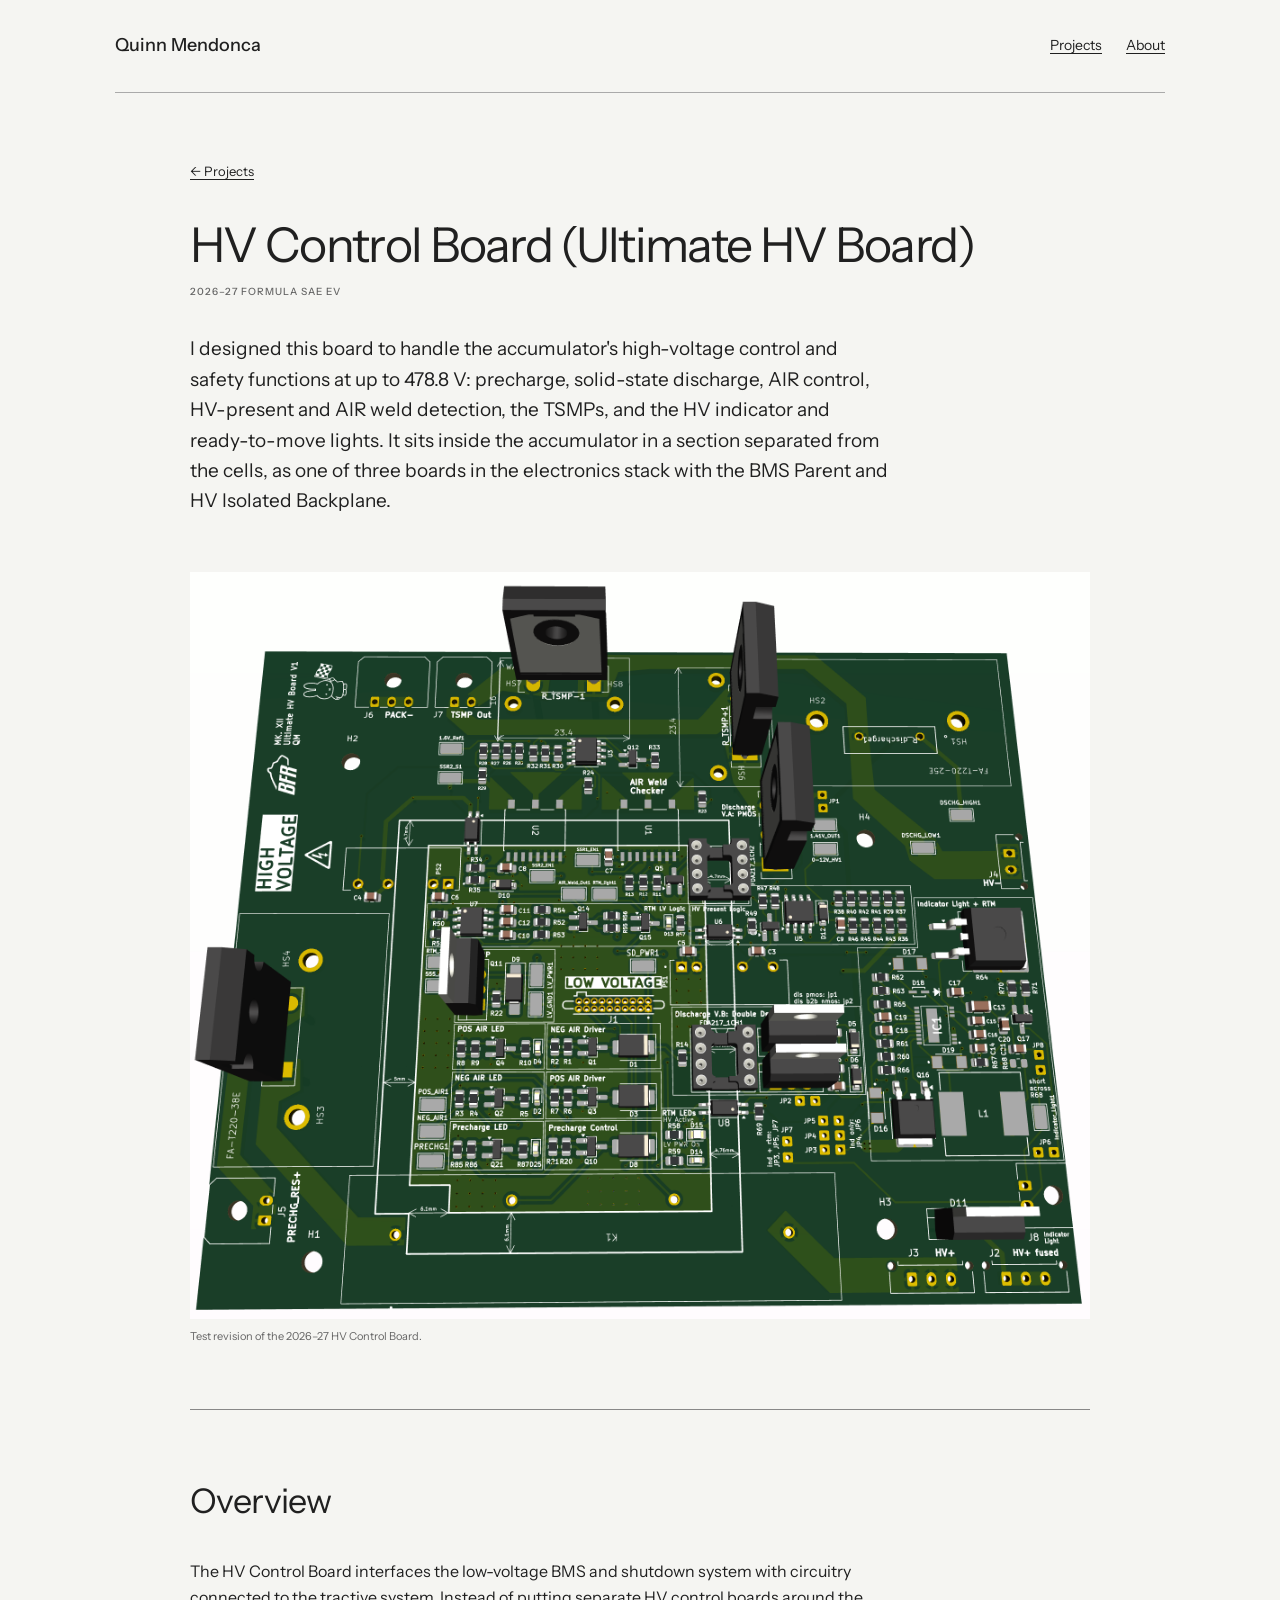
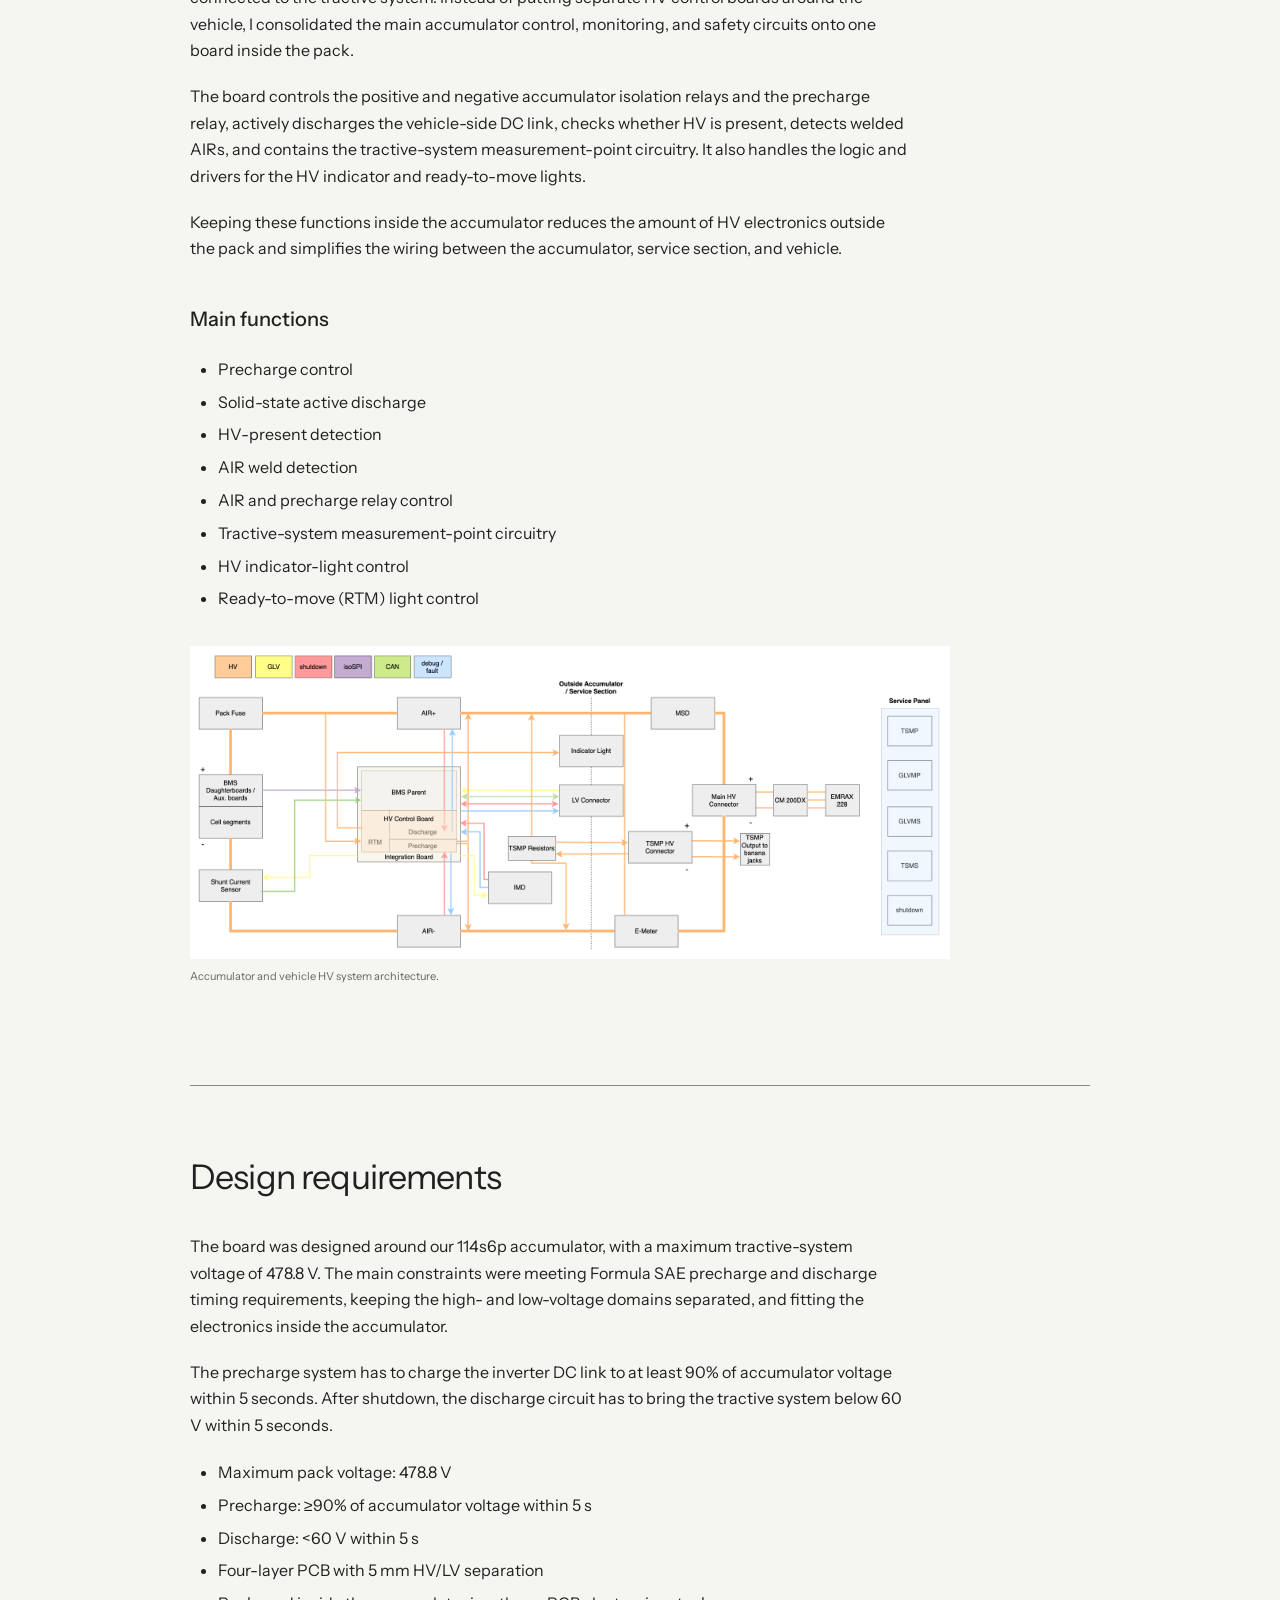
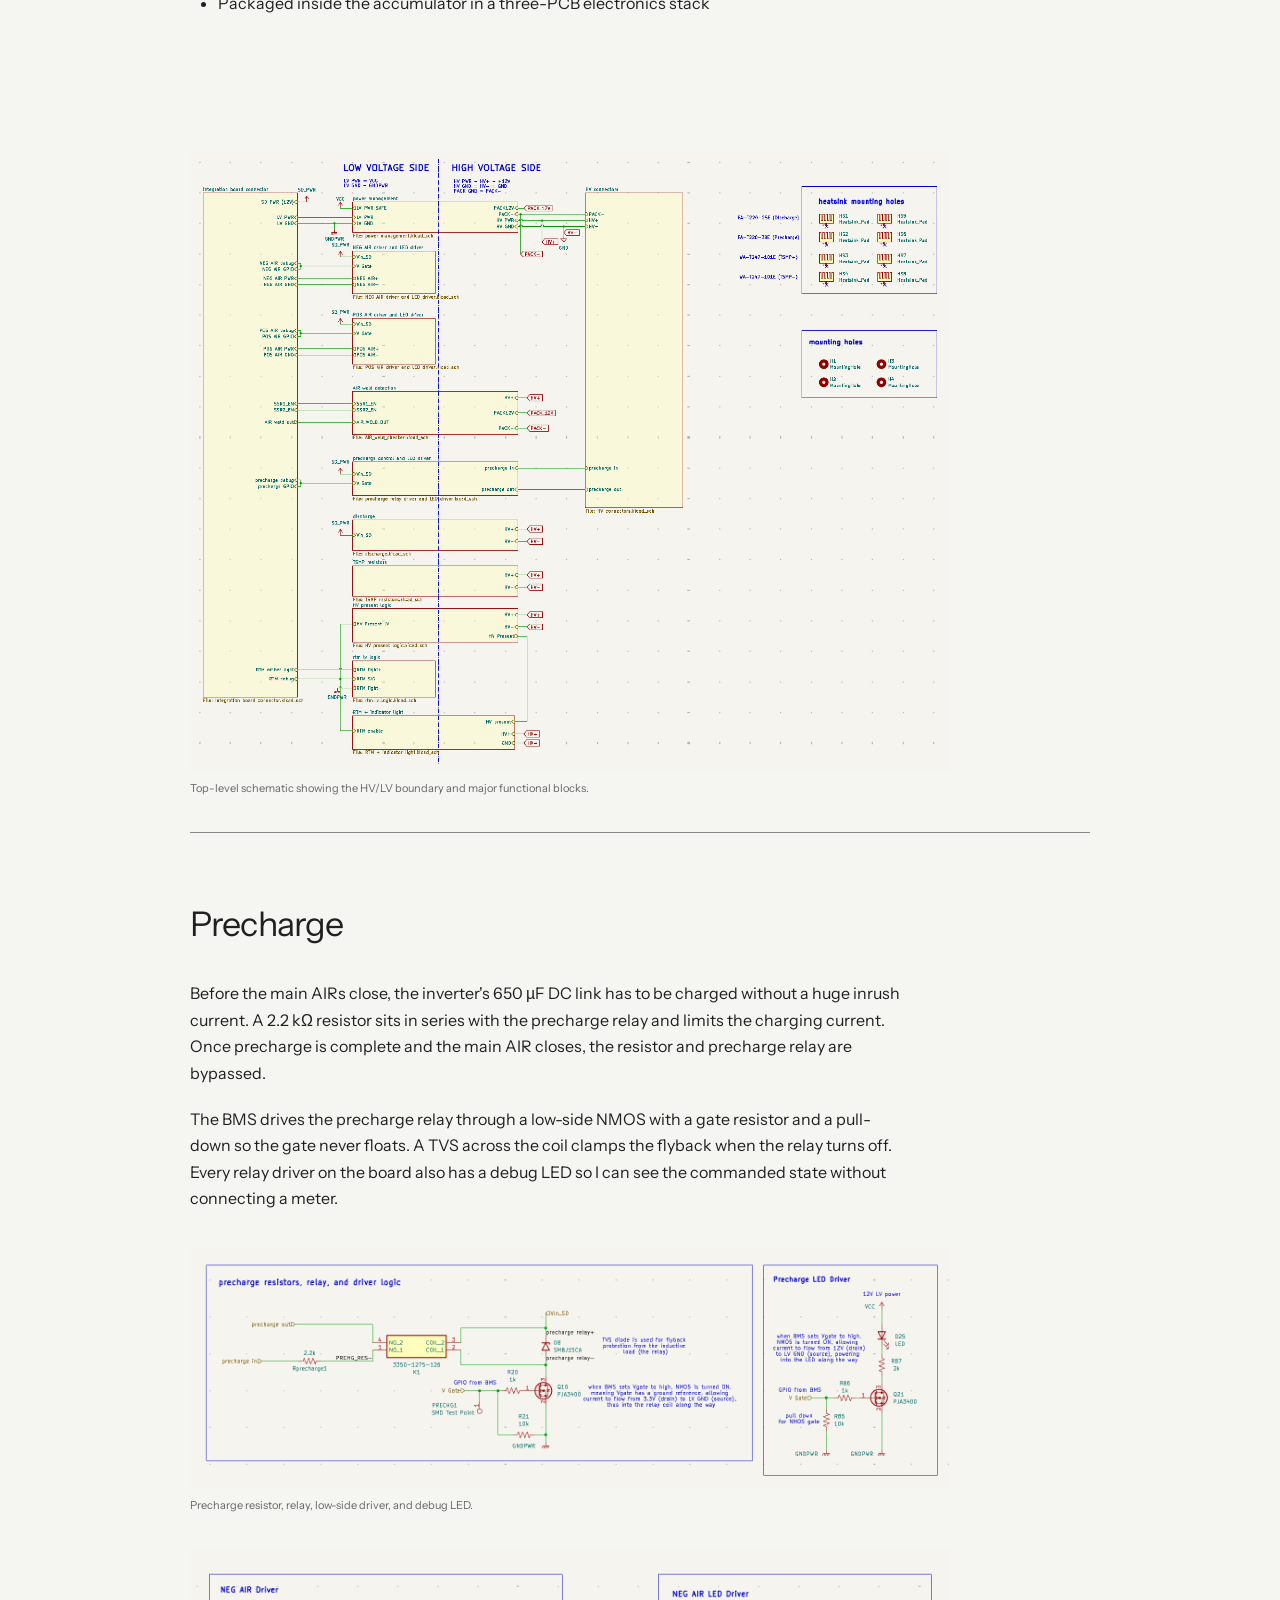
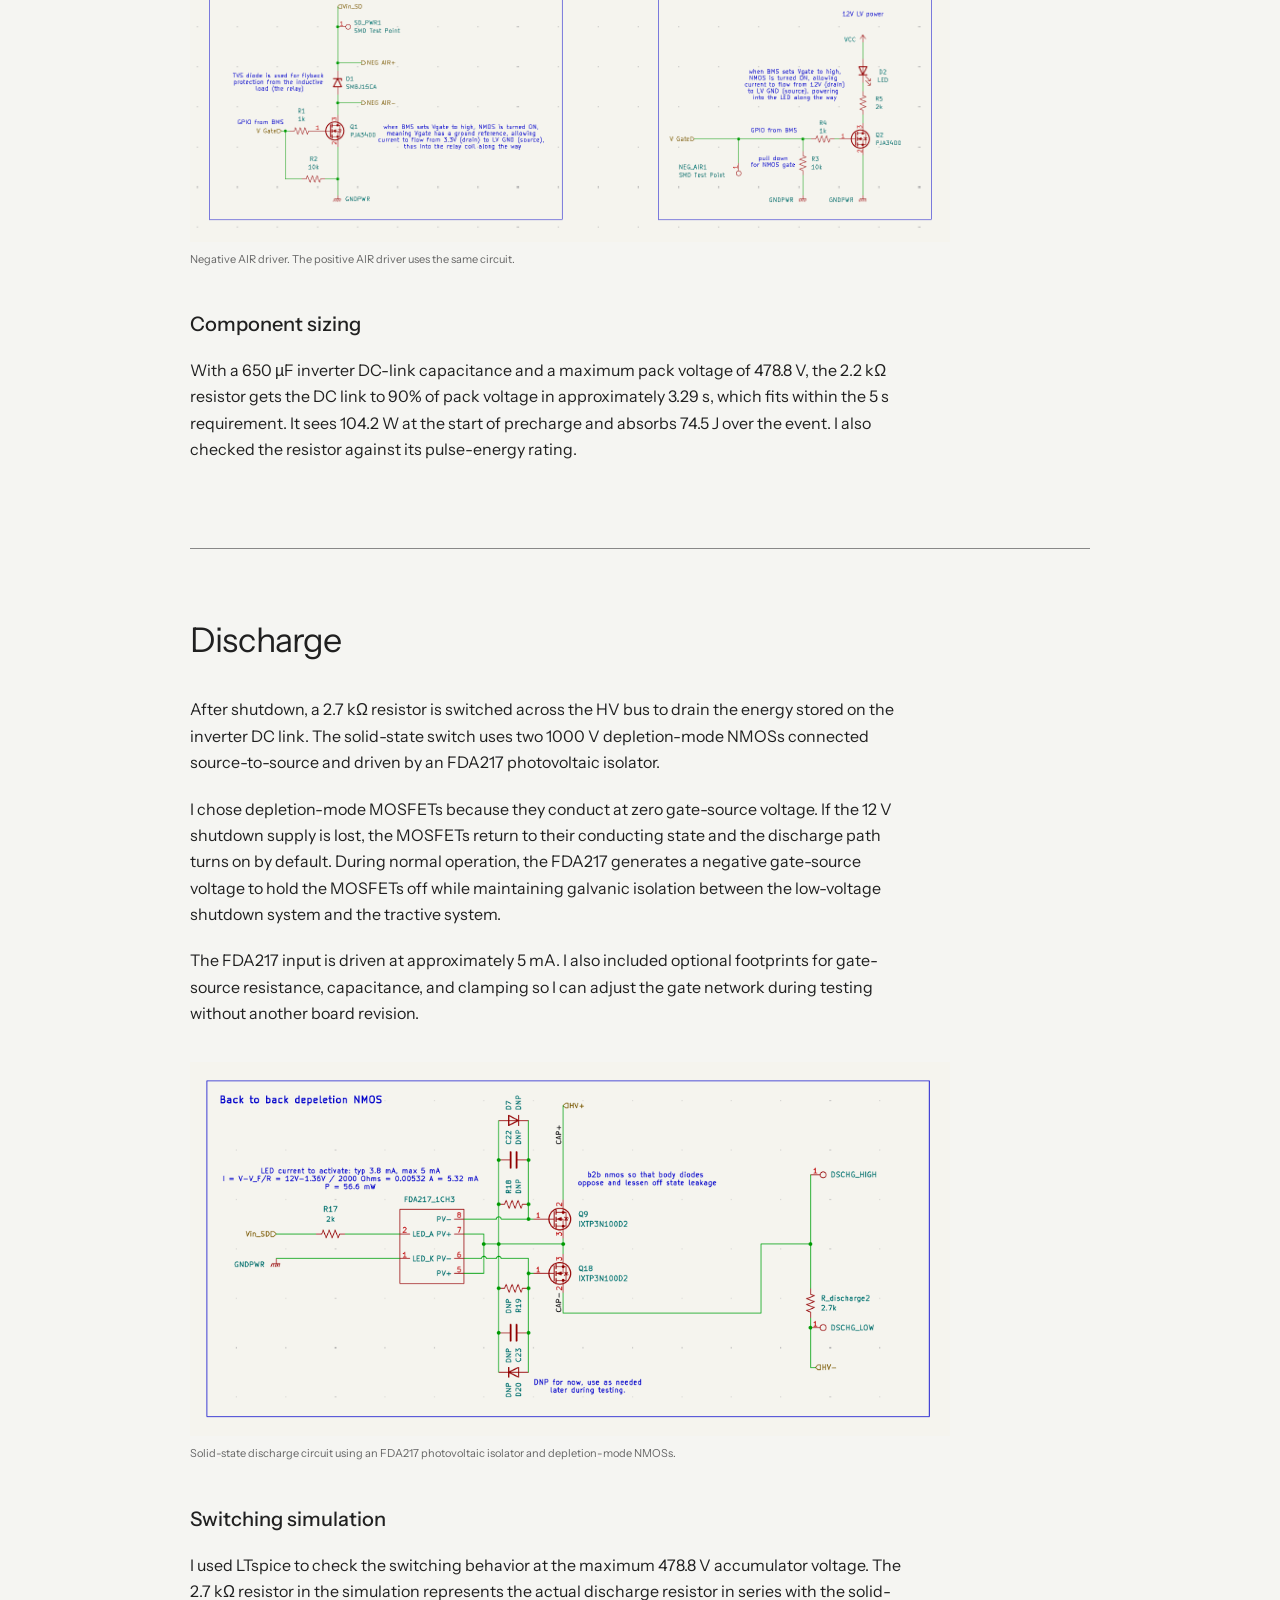
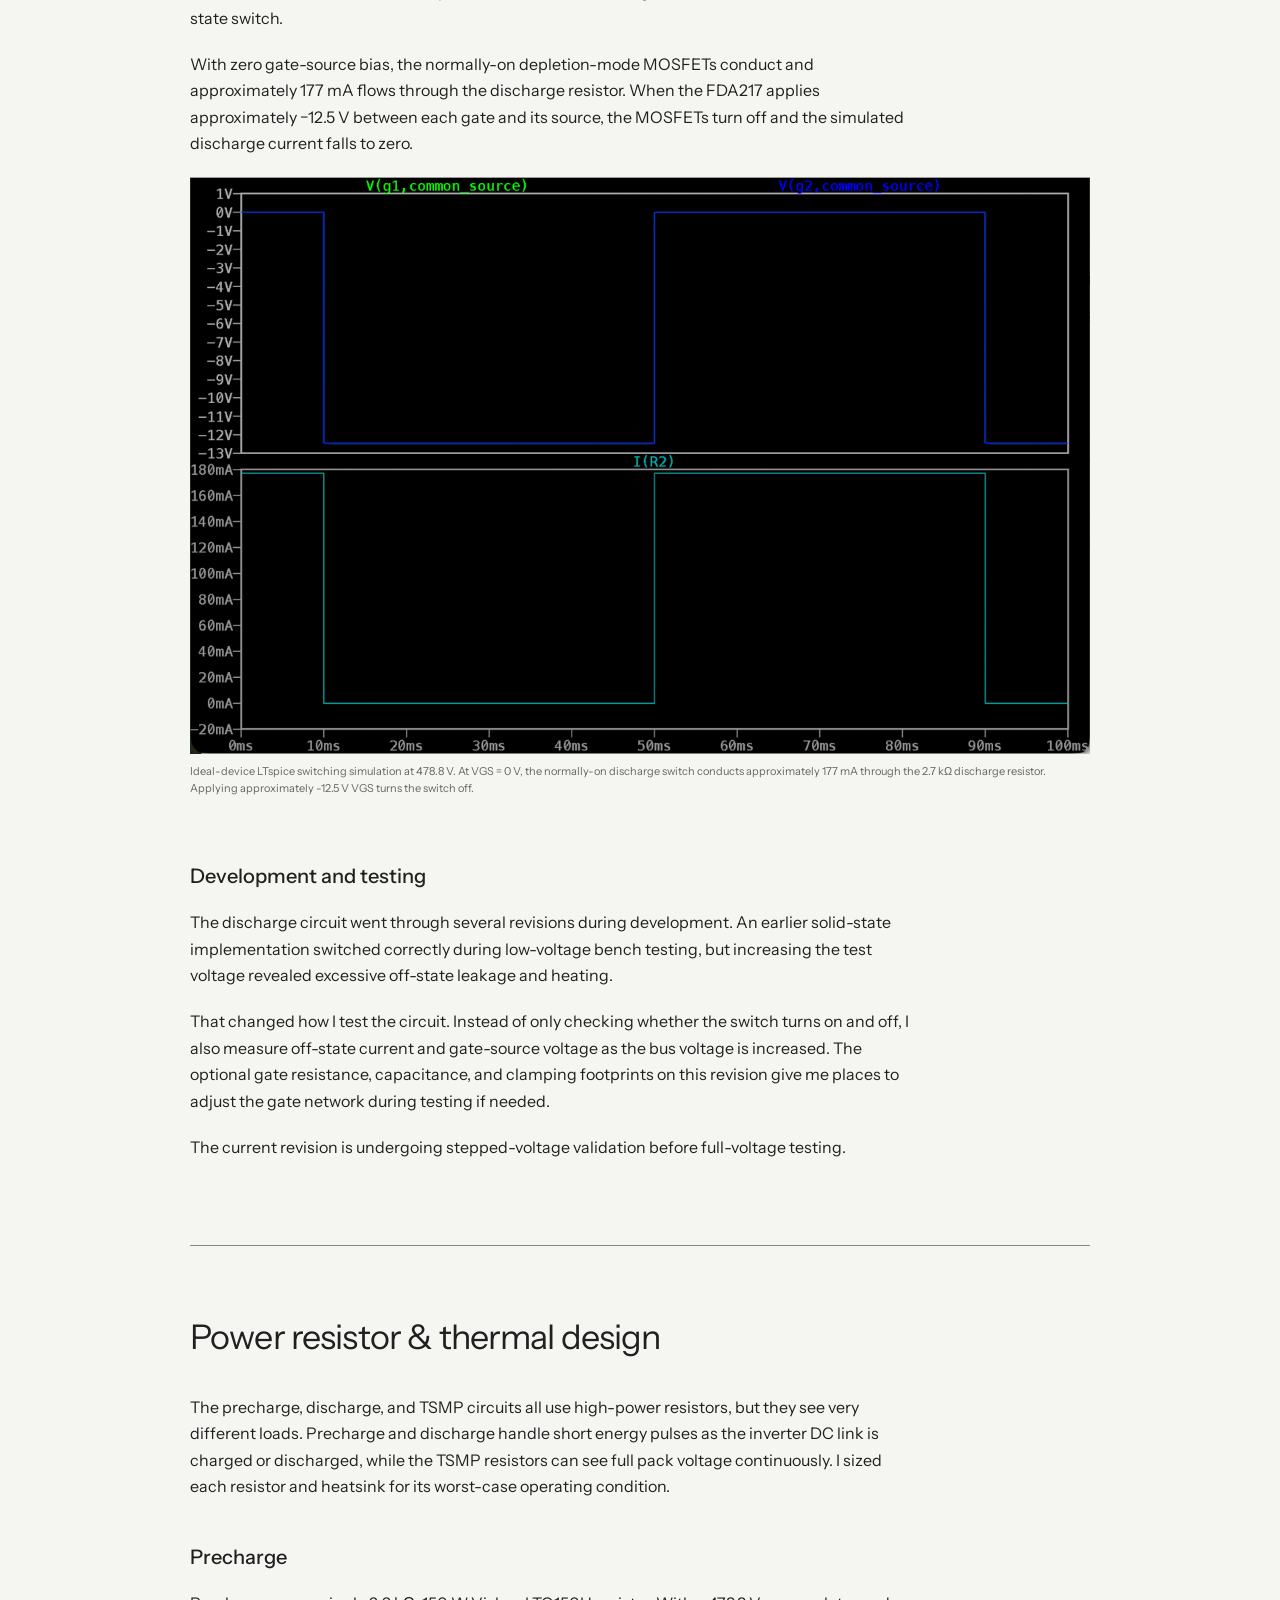
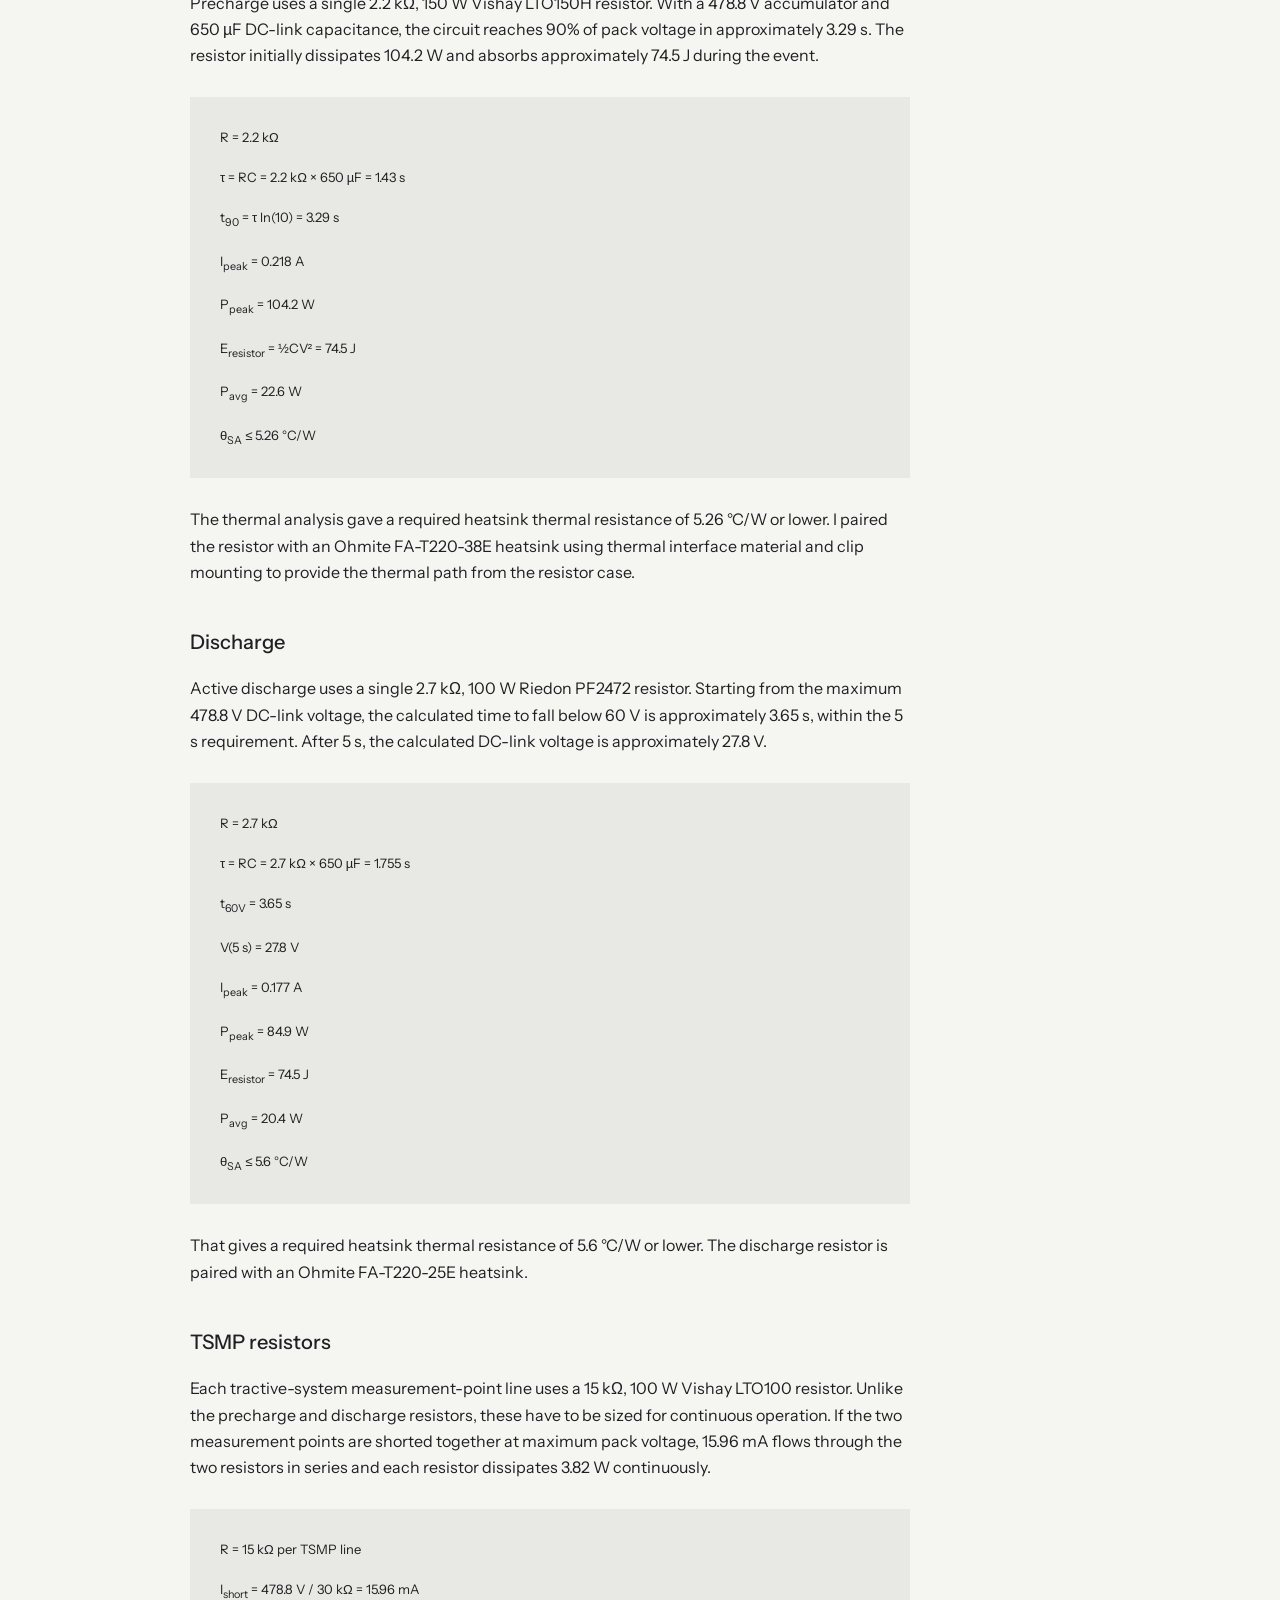
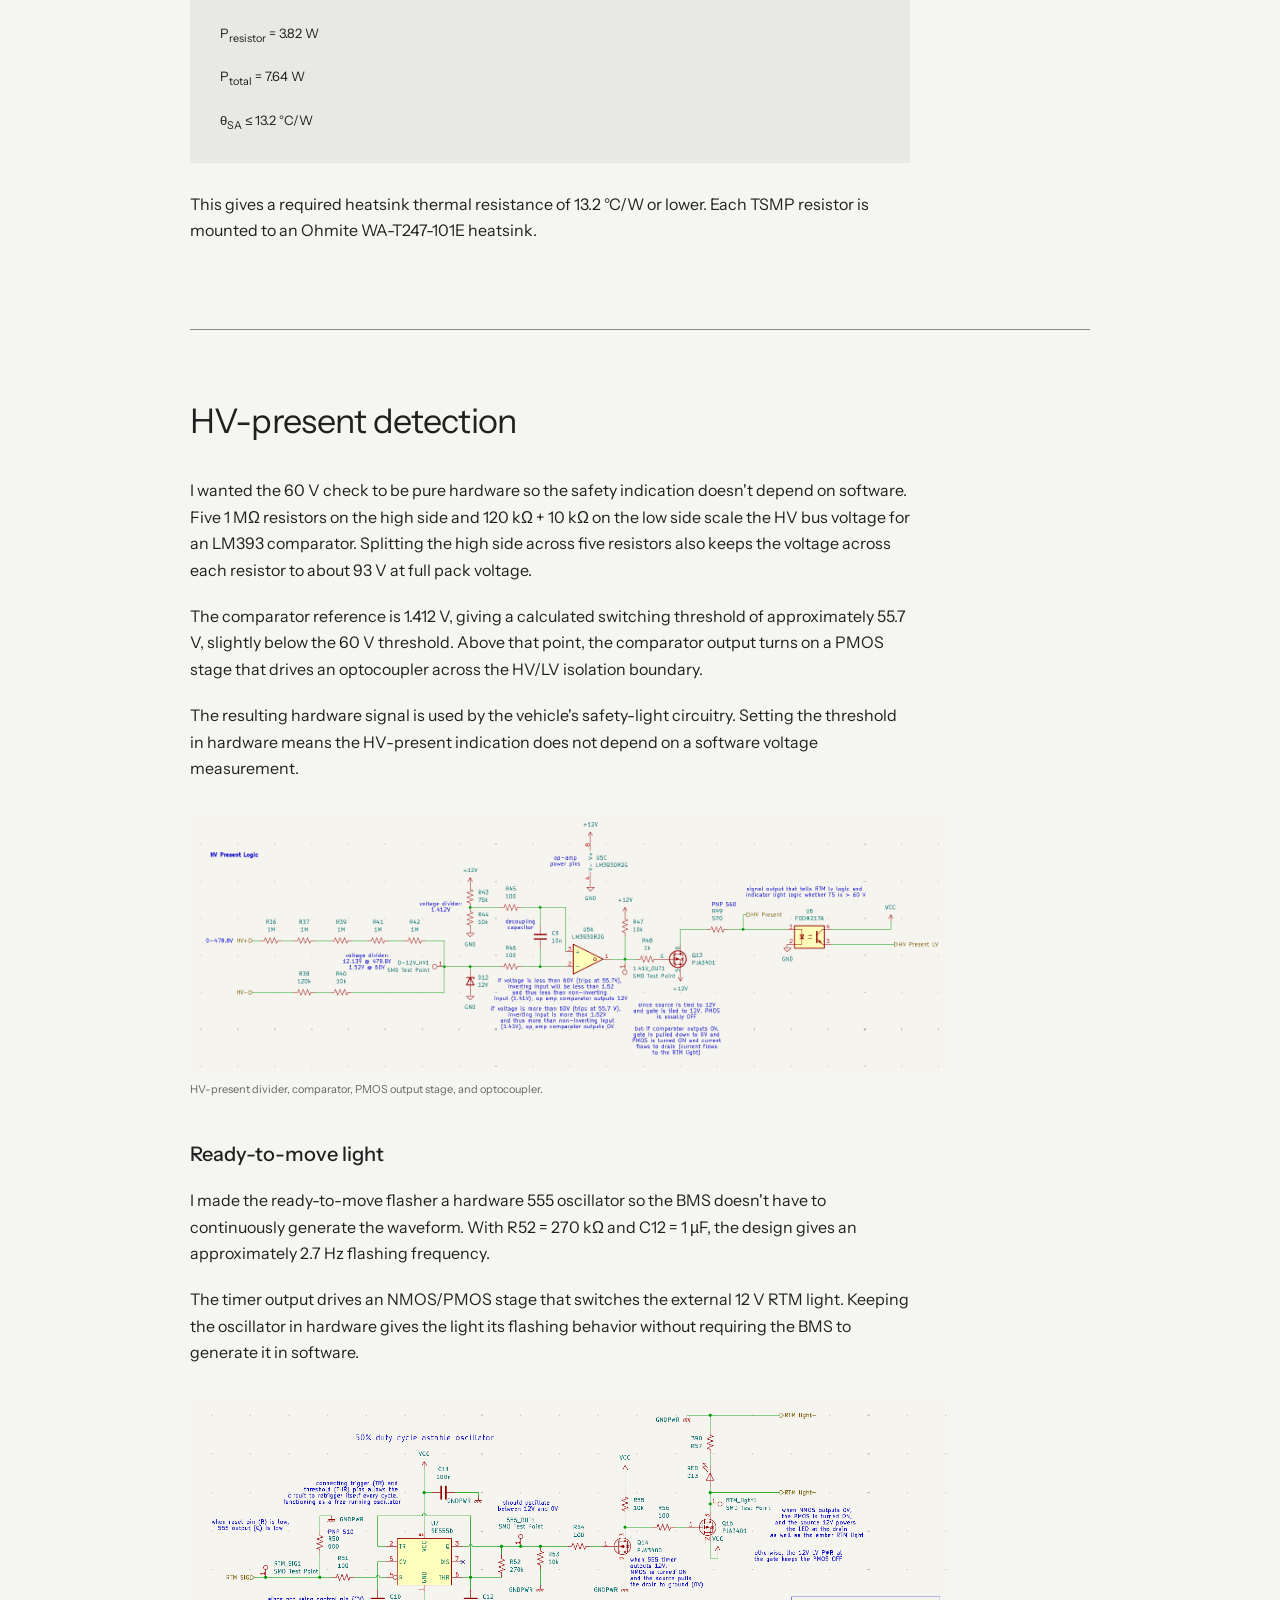
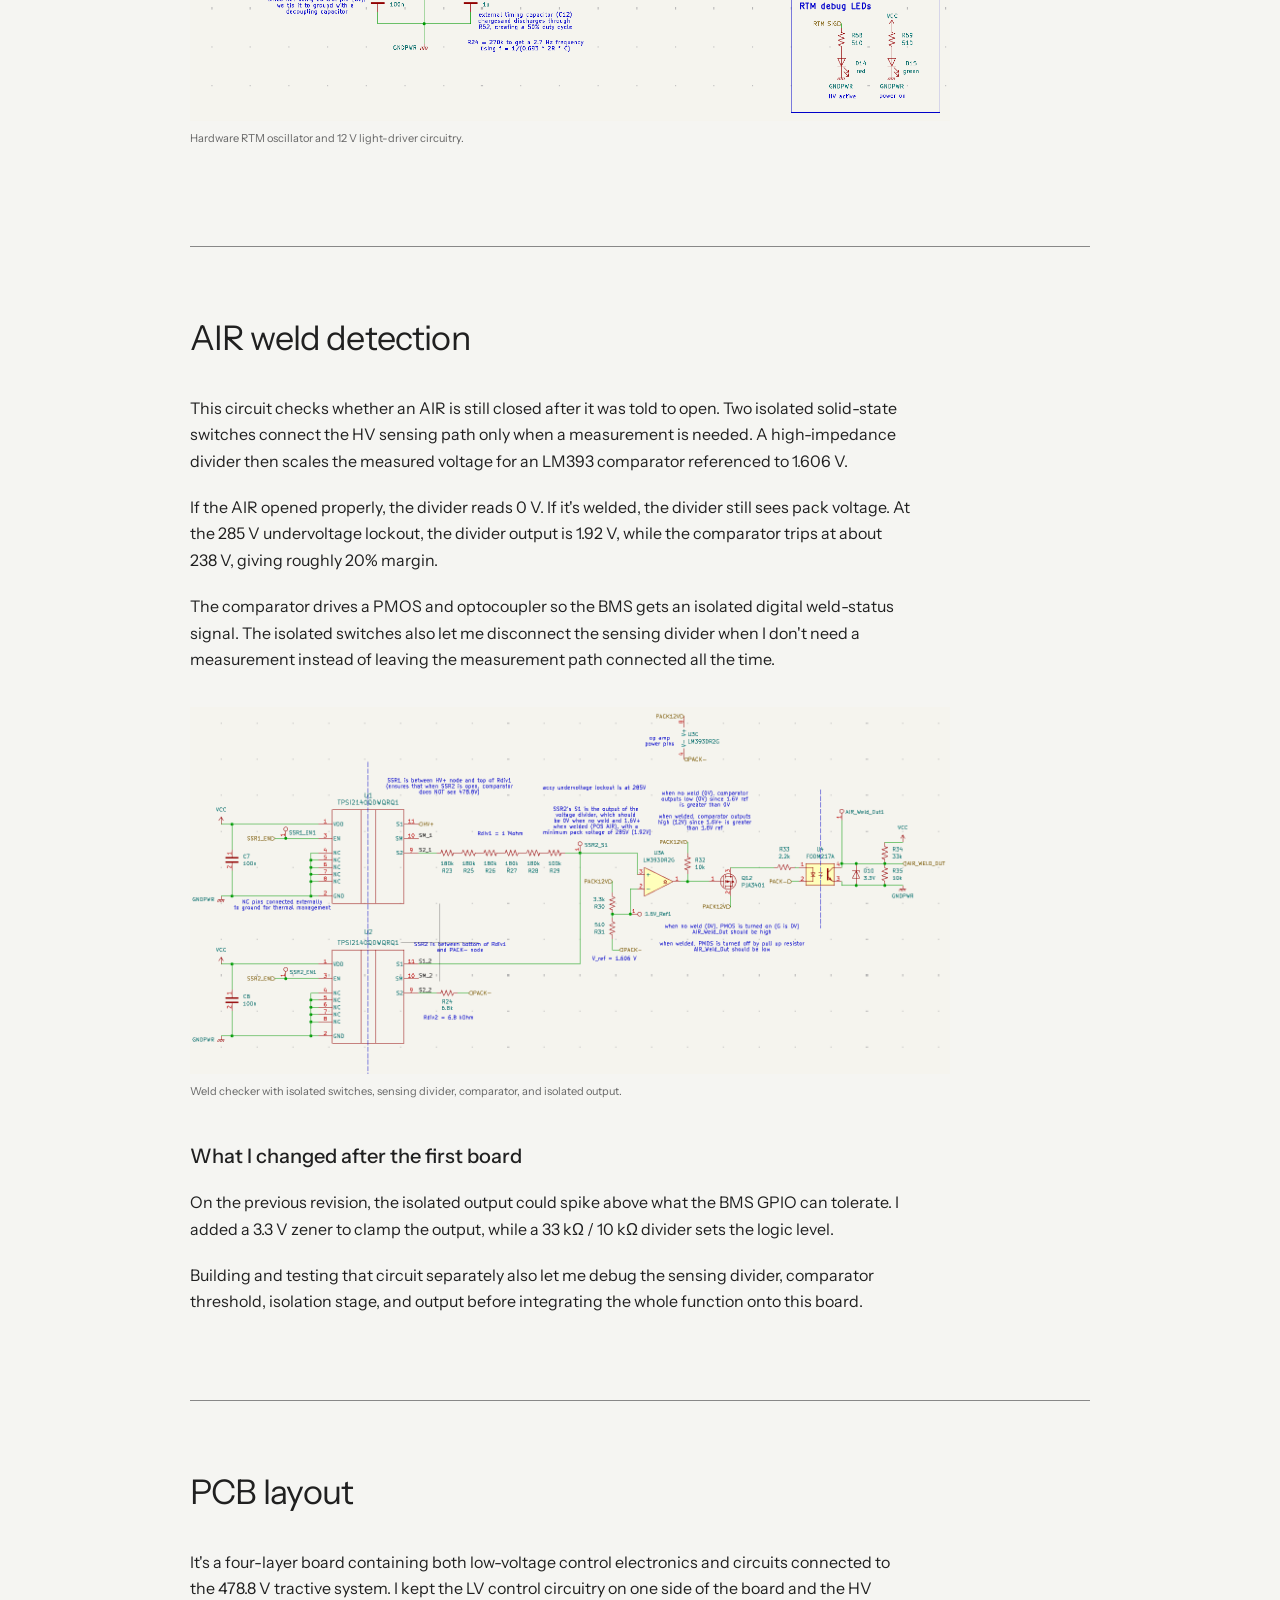
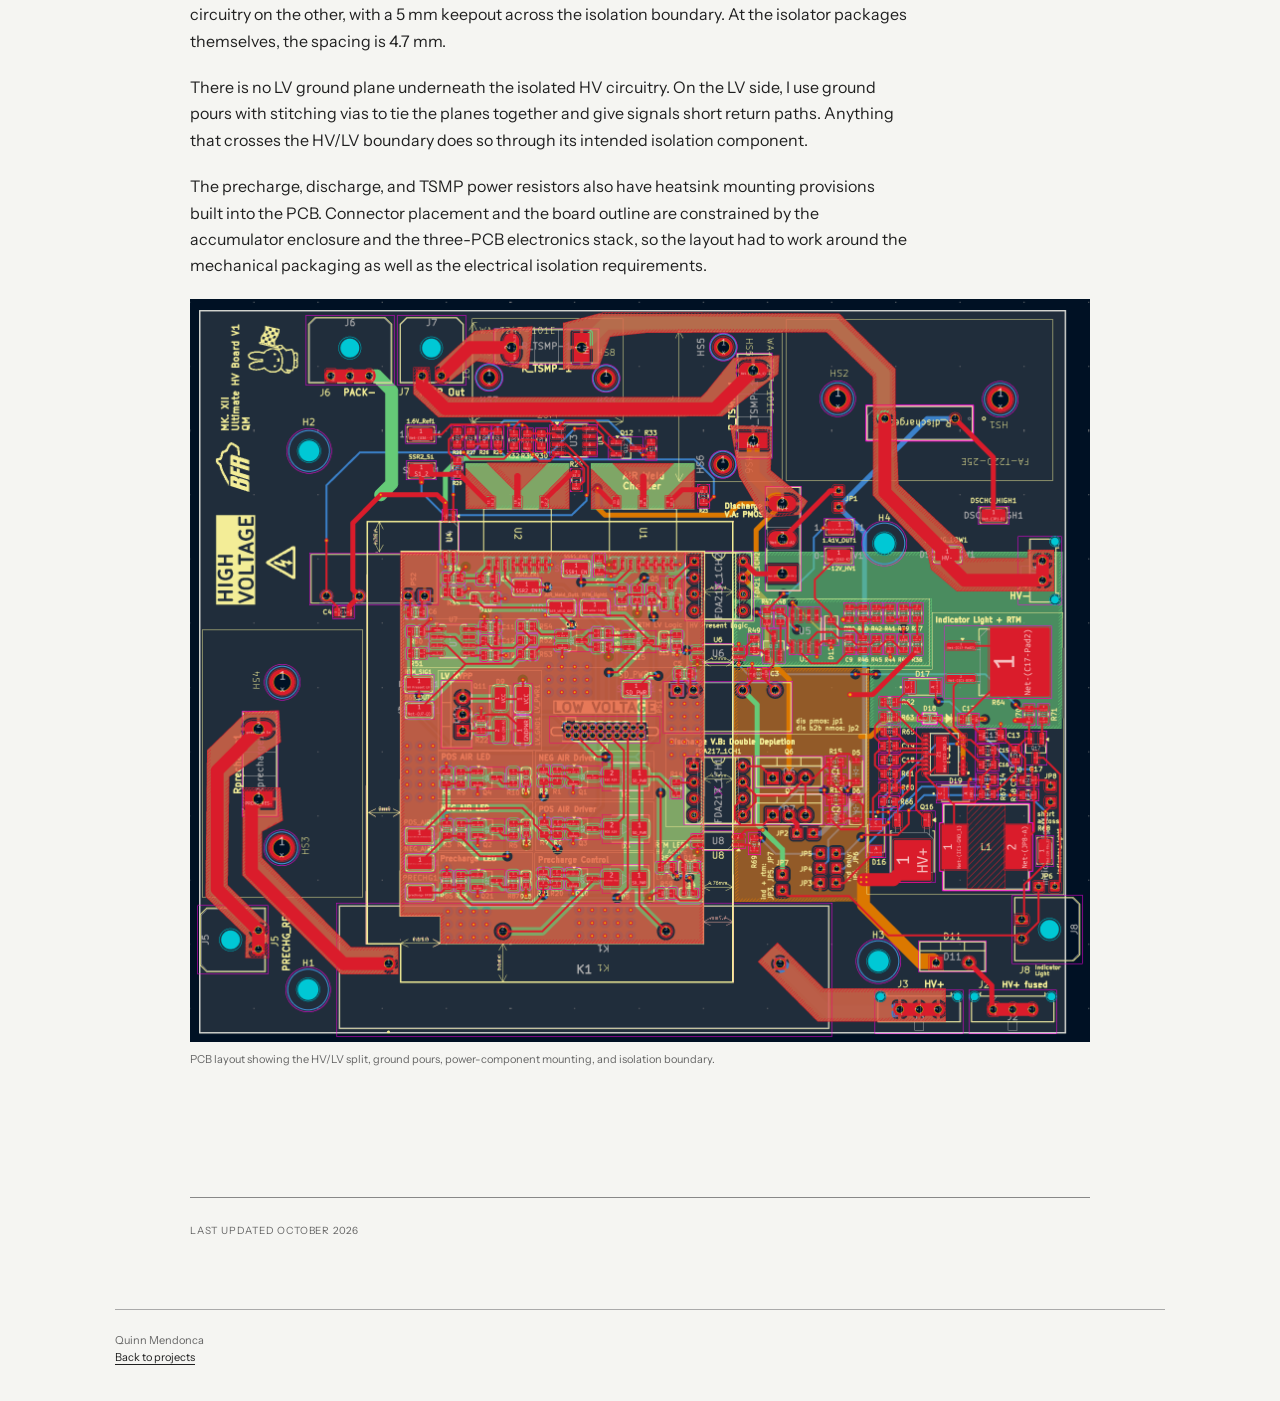
==== commit 1950b412: "fix" ====
--- a/projects/hv-control-board.html
+++ b/projects/hv-control-board.html
@@ -289,9 +289,10 @@
                  alt="LTspice simulation of depletion-mode MOSFET discharge switching">
 
             <figcaption>
-                Ideal-device LTspice switching simulation at 478.8 V. The upper
-                plot shows gate-source voltage and the lower plot shows current
-                through the 2.7 kΩ discharge resistor.
+            Ideal-device LTspice switching simulation at 478.8 V. At VGS = 0 V,
+            the normally-on discharge switch conducts approximately 177 mA through
+            the 2.7 kΩ discharge resistor. Applying approximately -12.5 V VGS turns
+            the switch off.
             </figcaption>
 
         </figure>
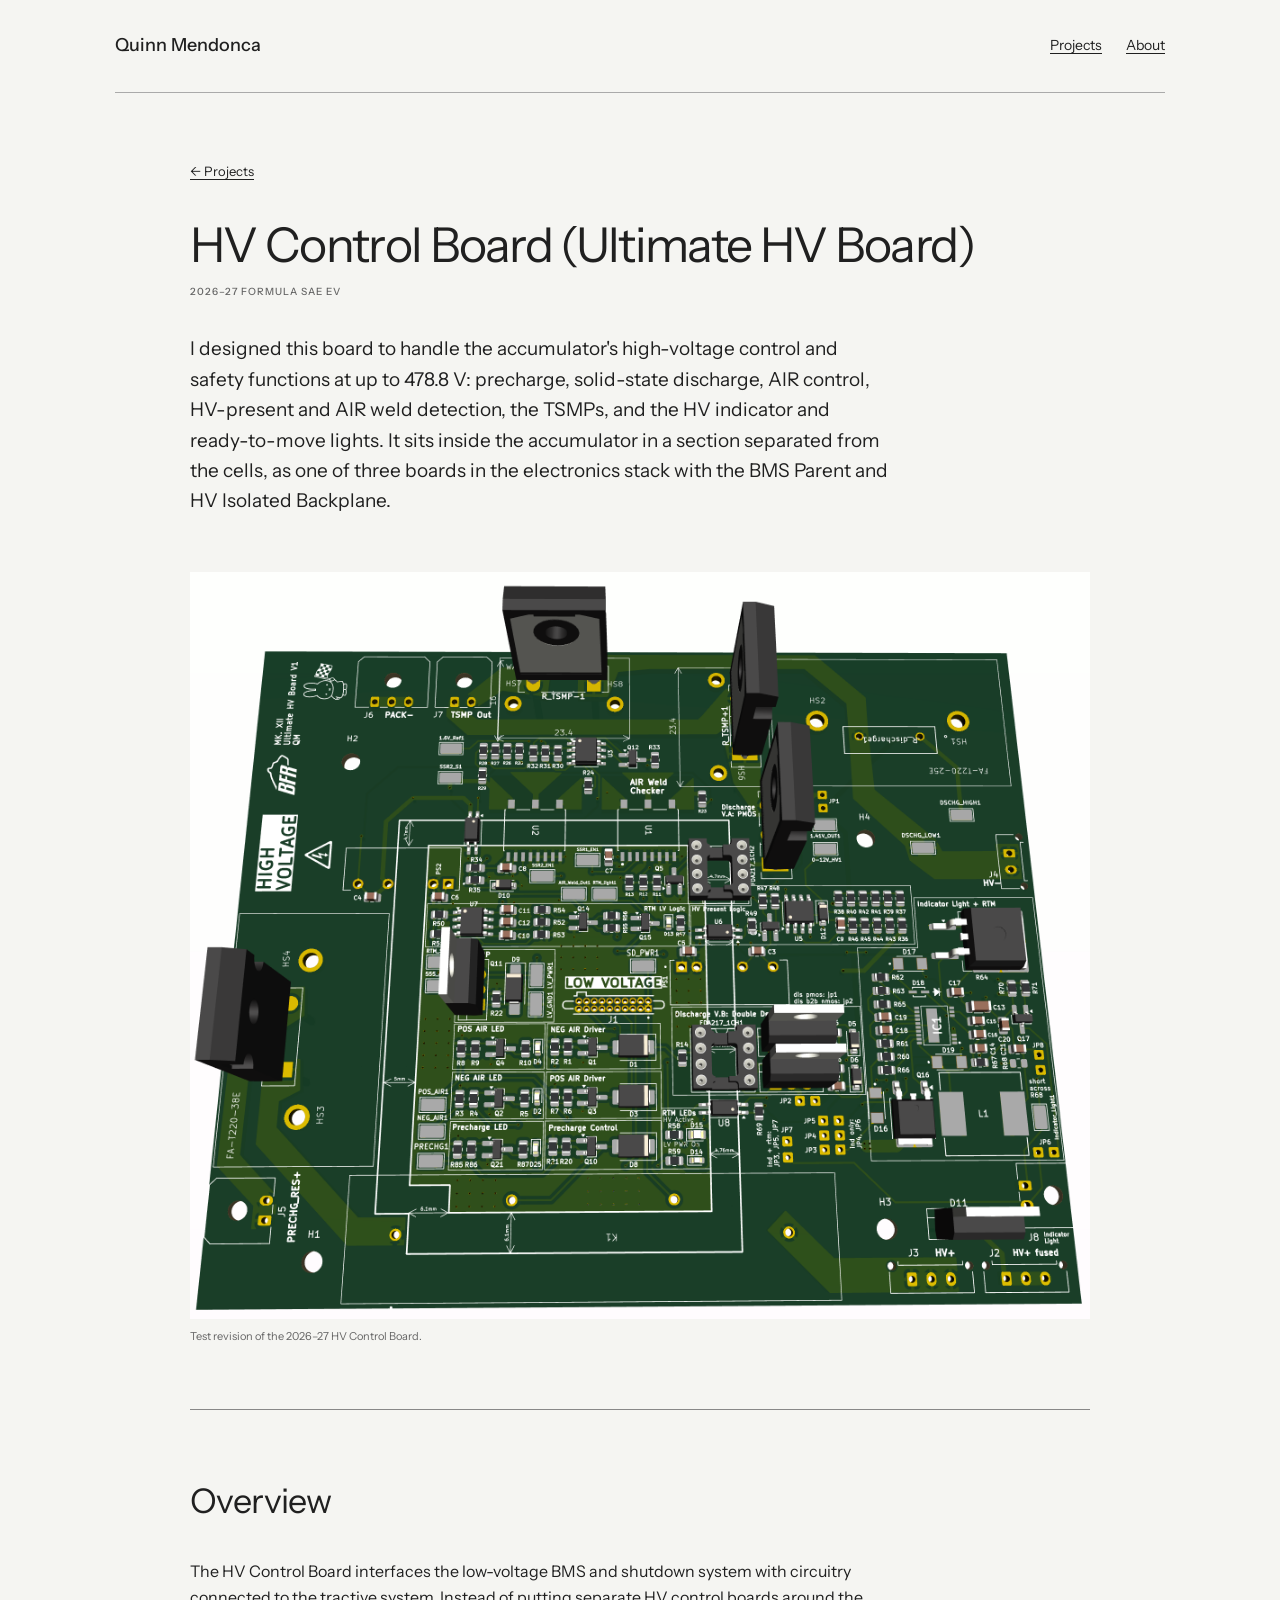
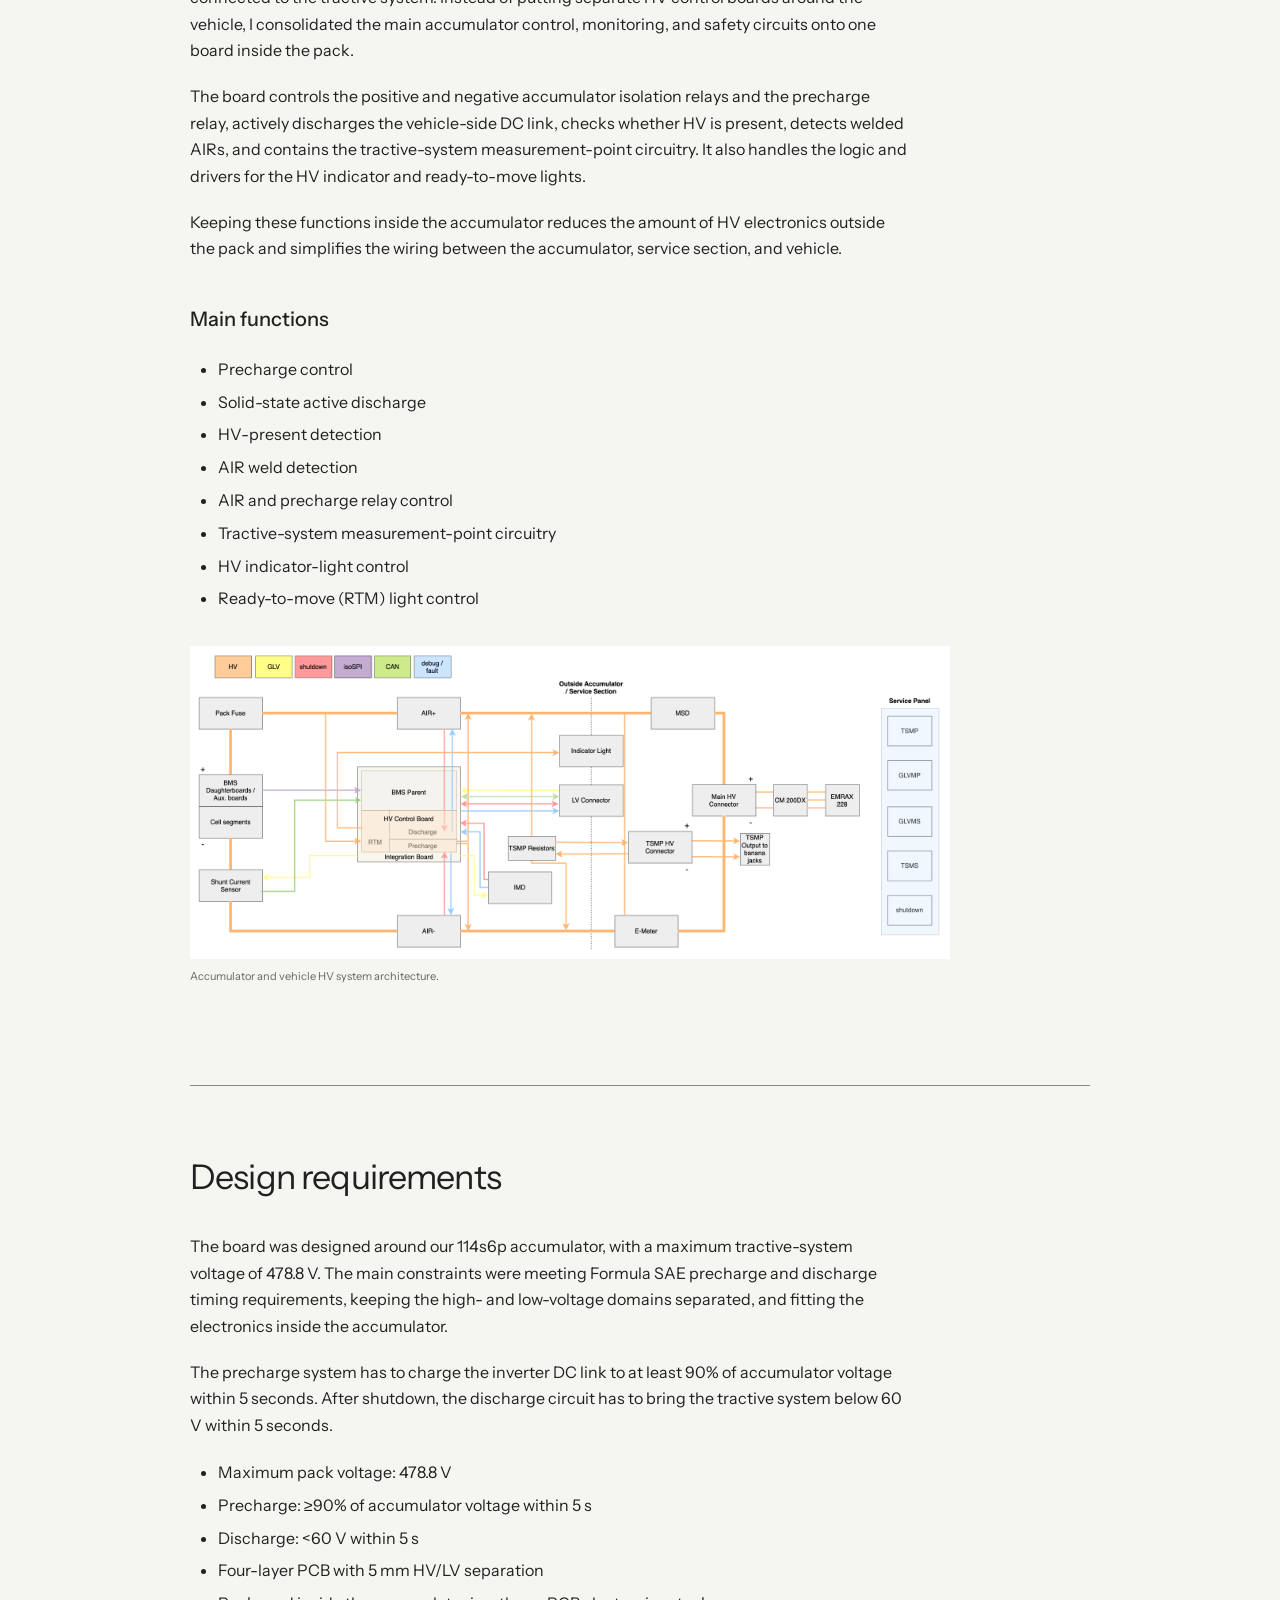
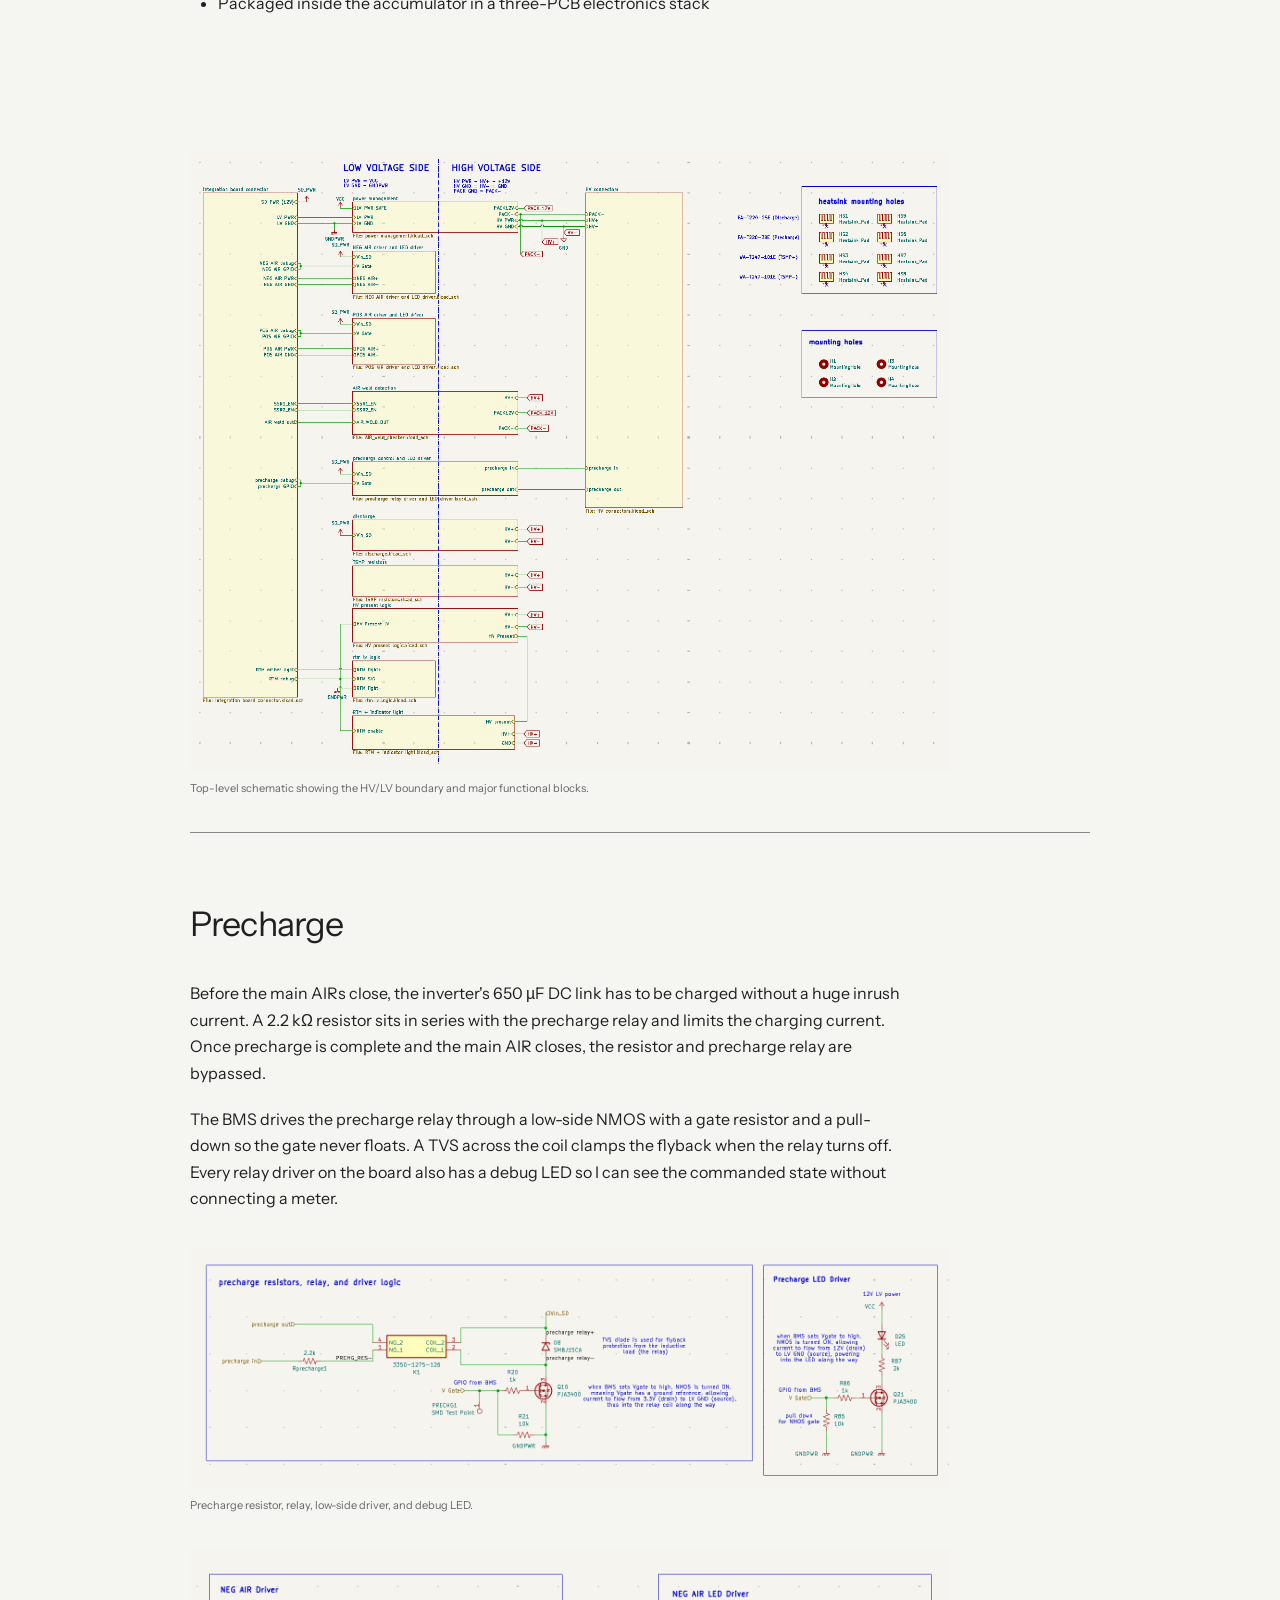
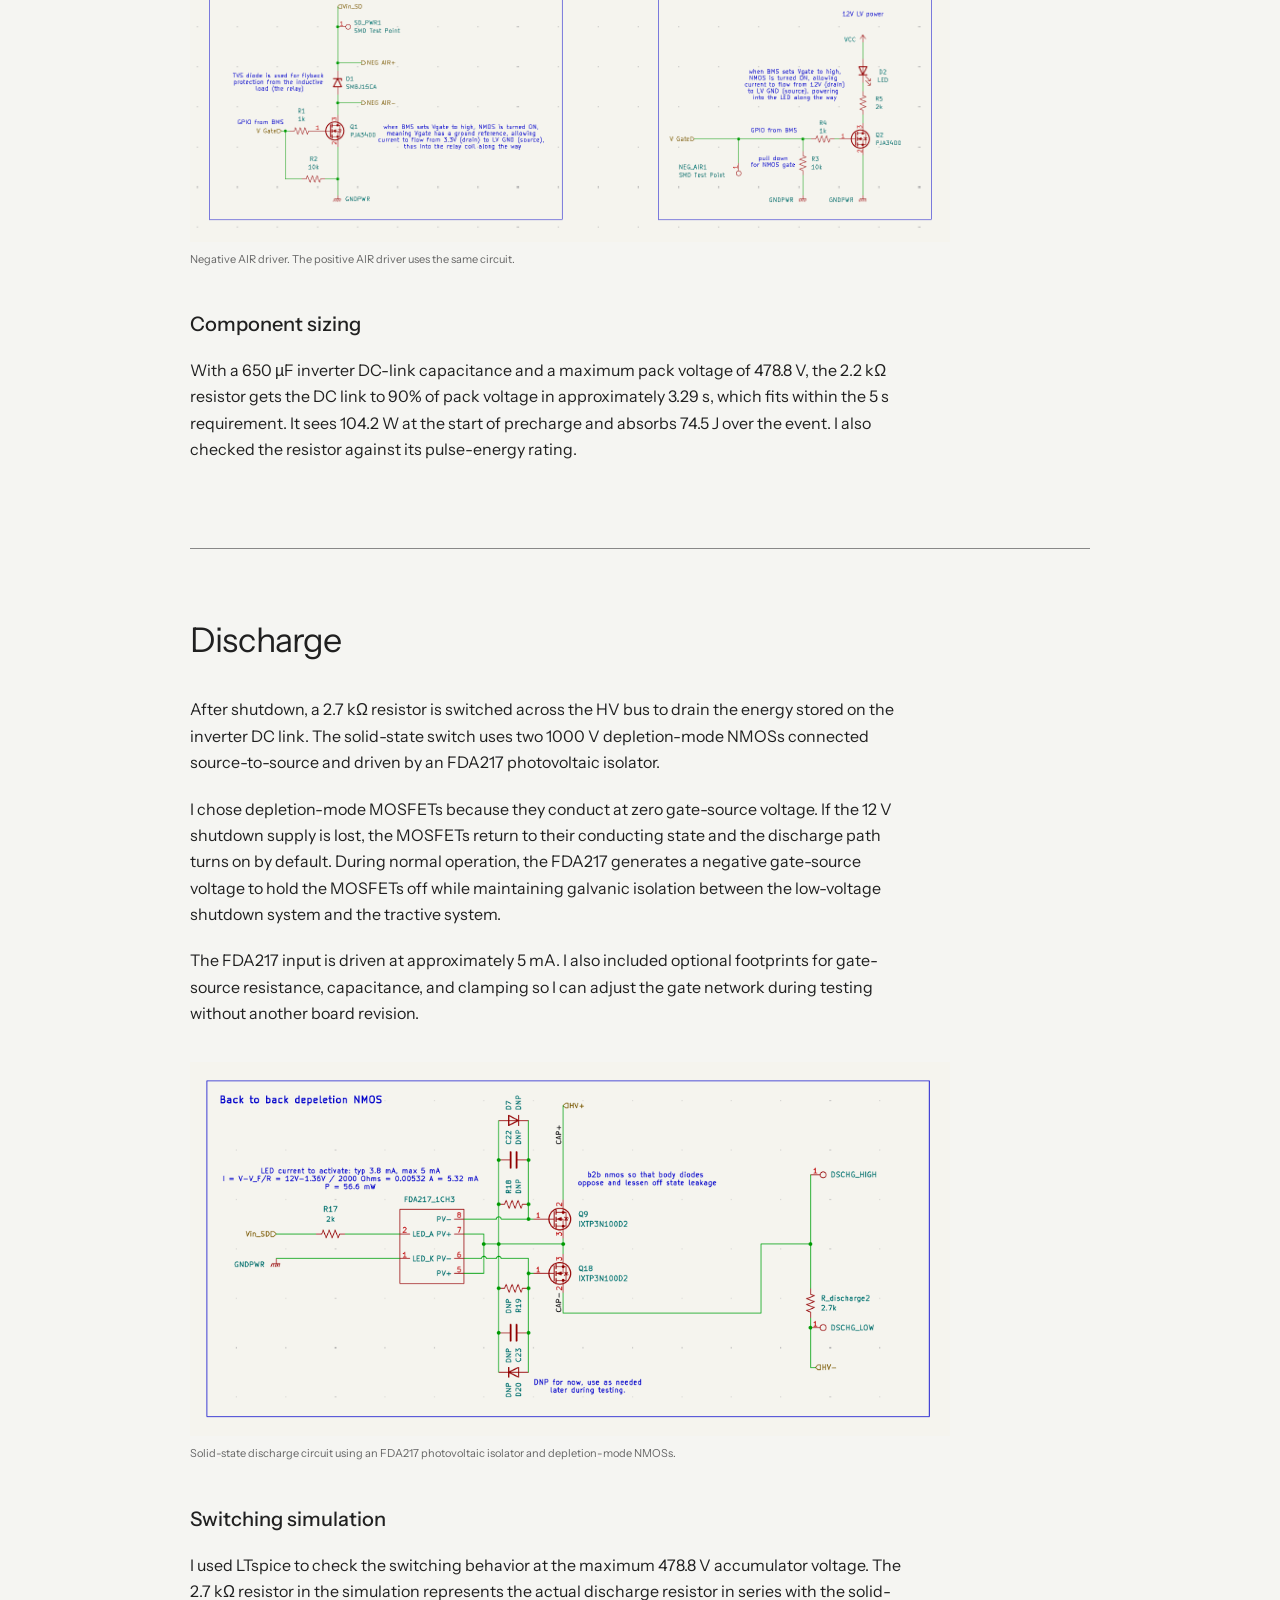
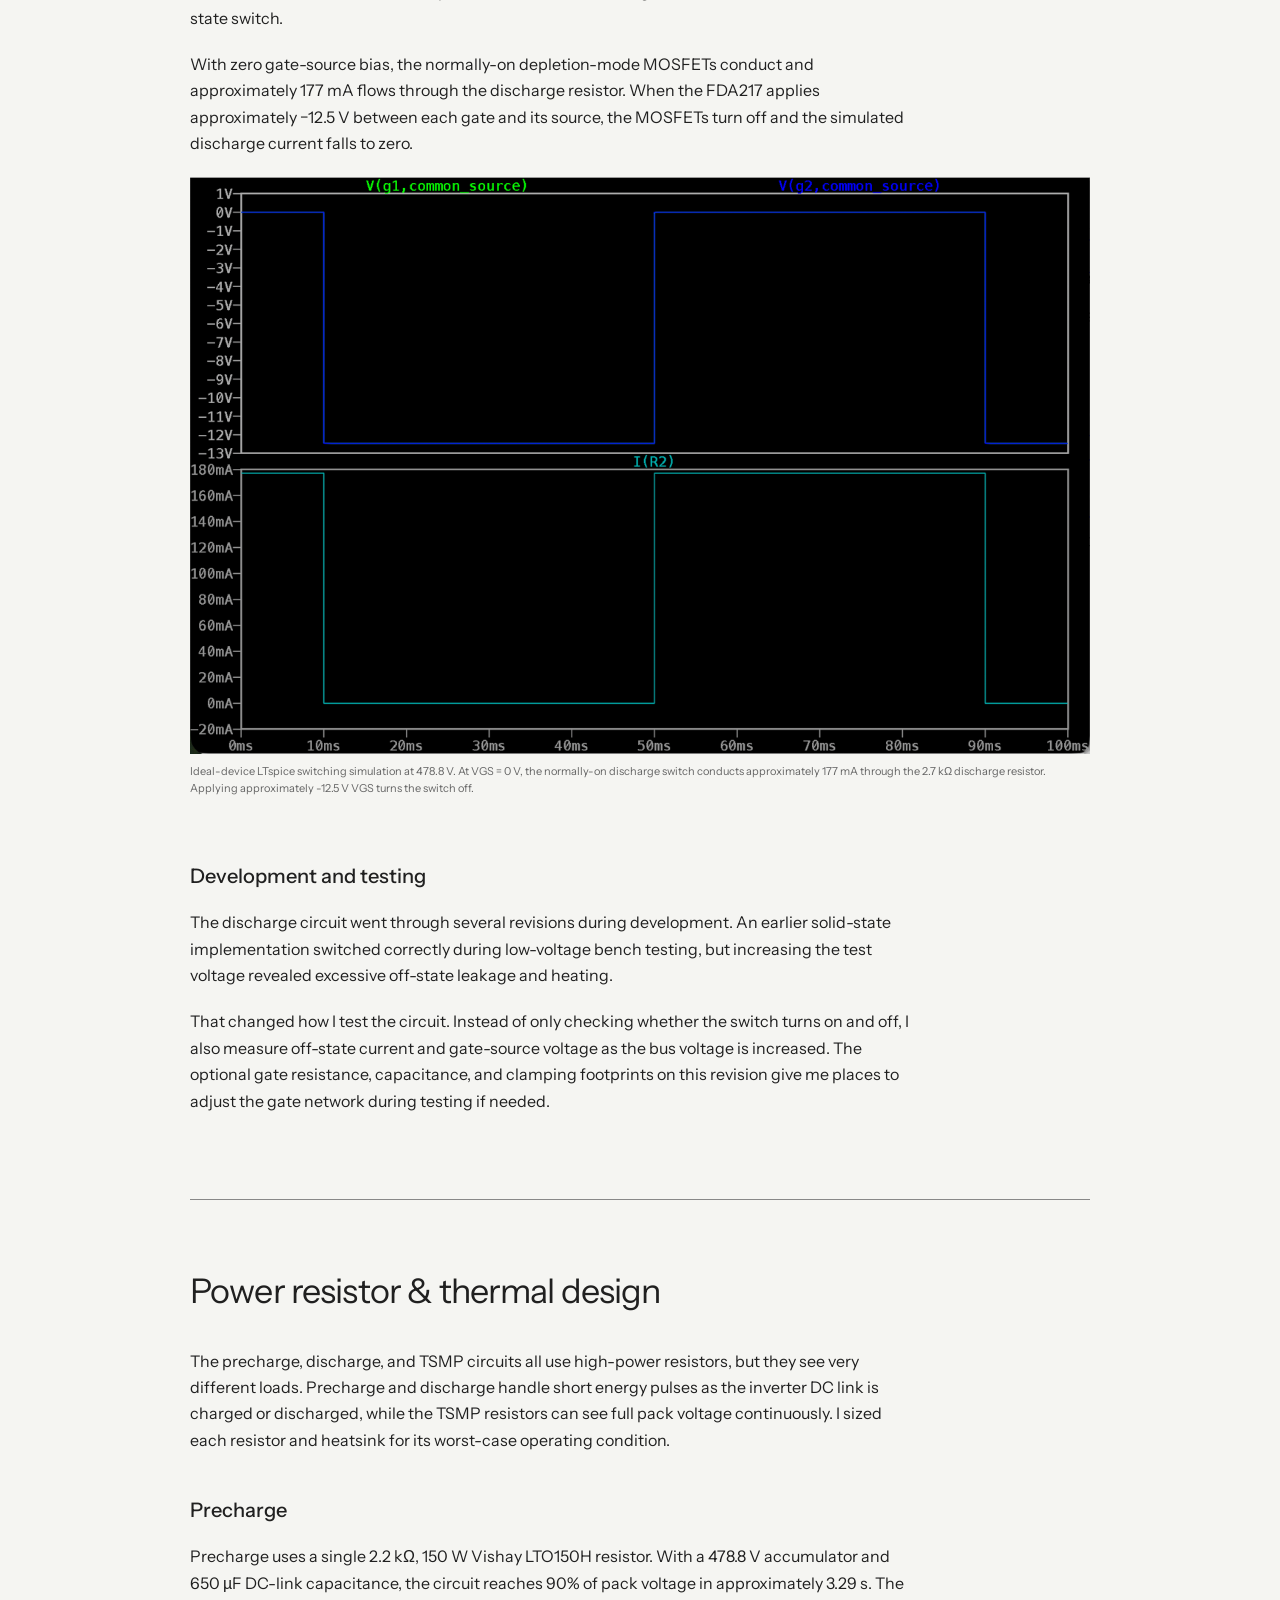
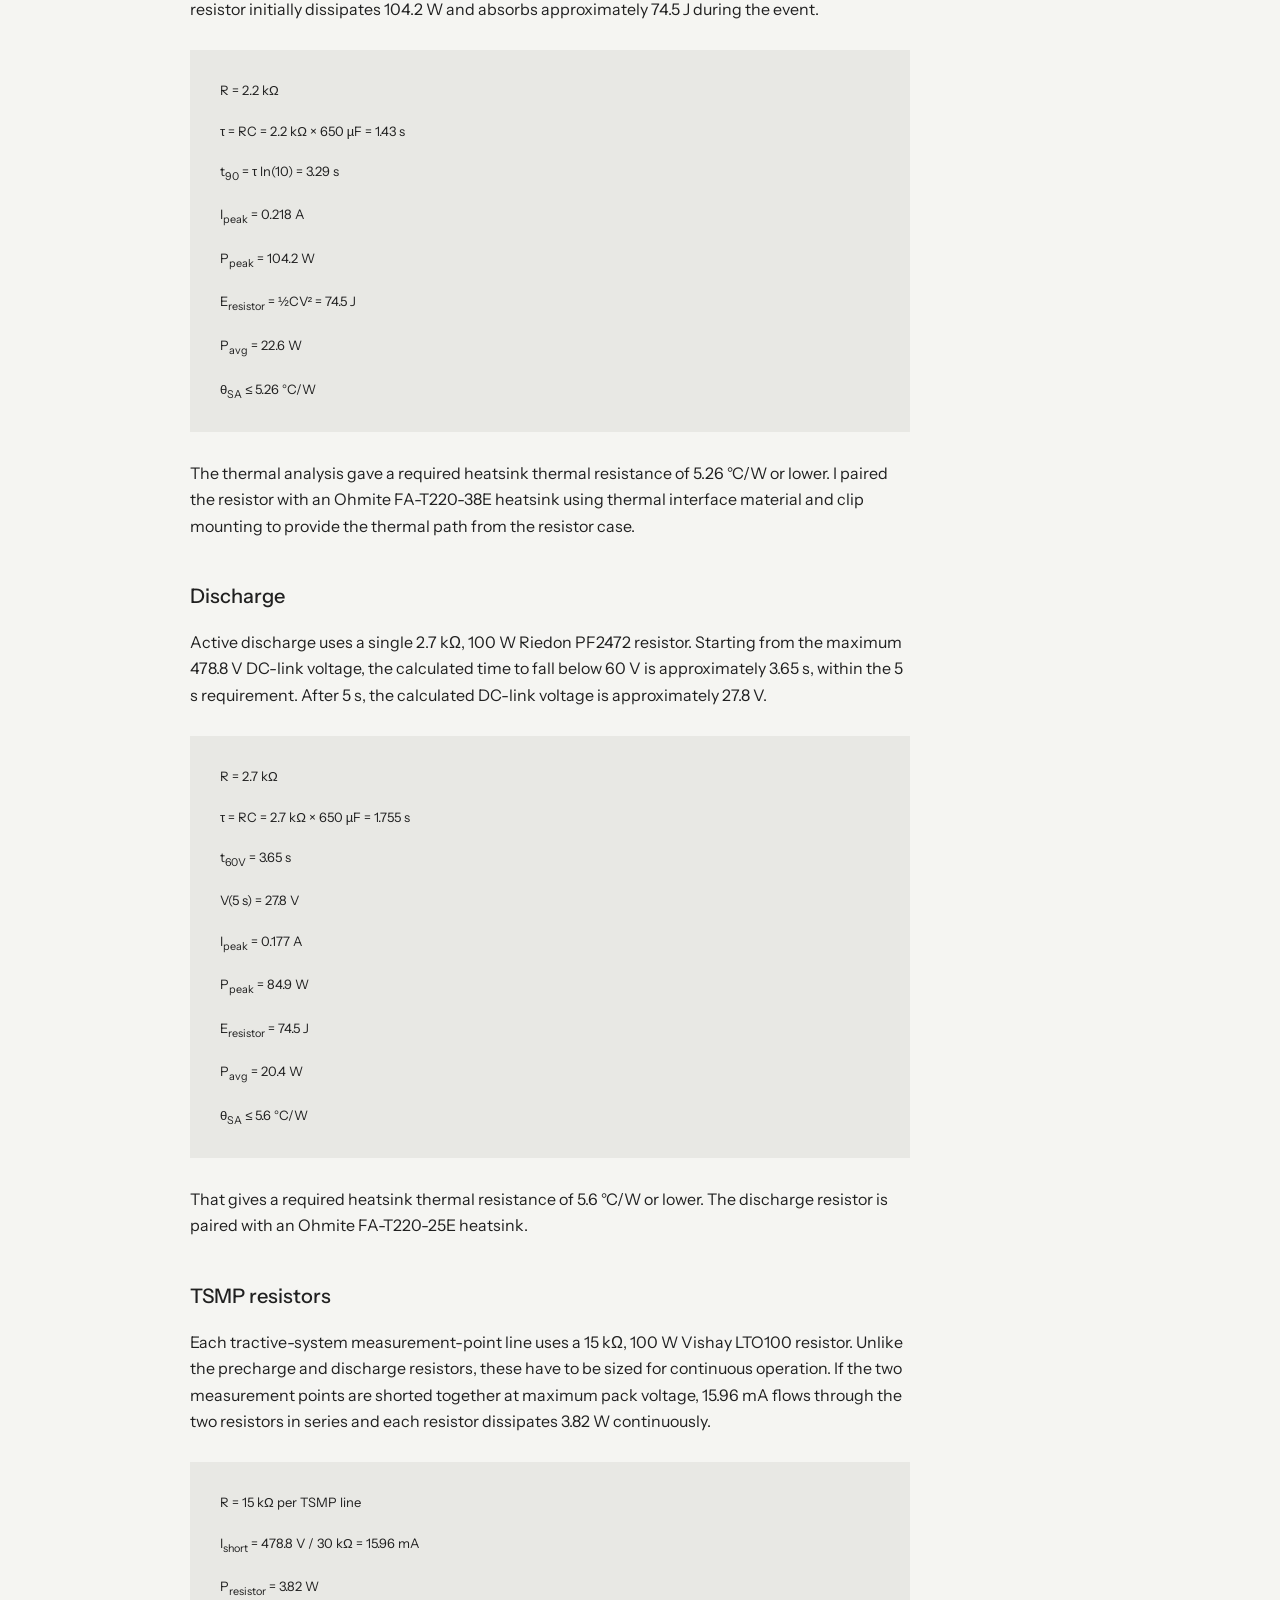
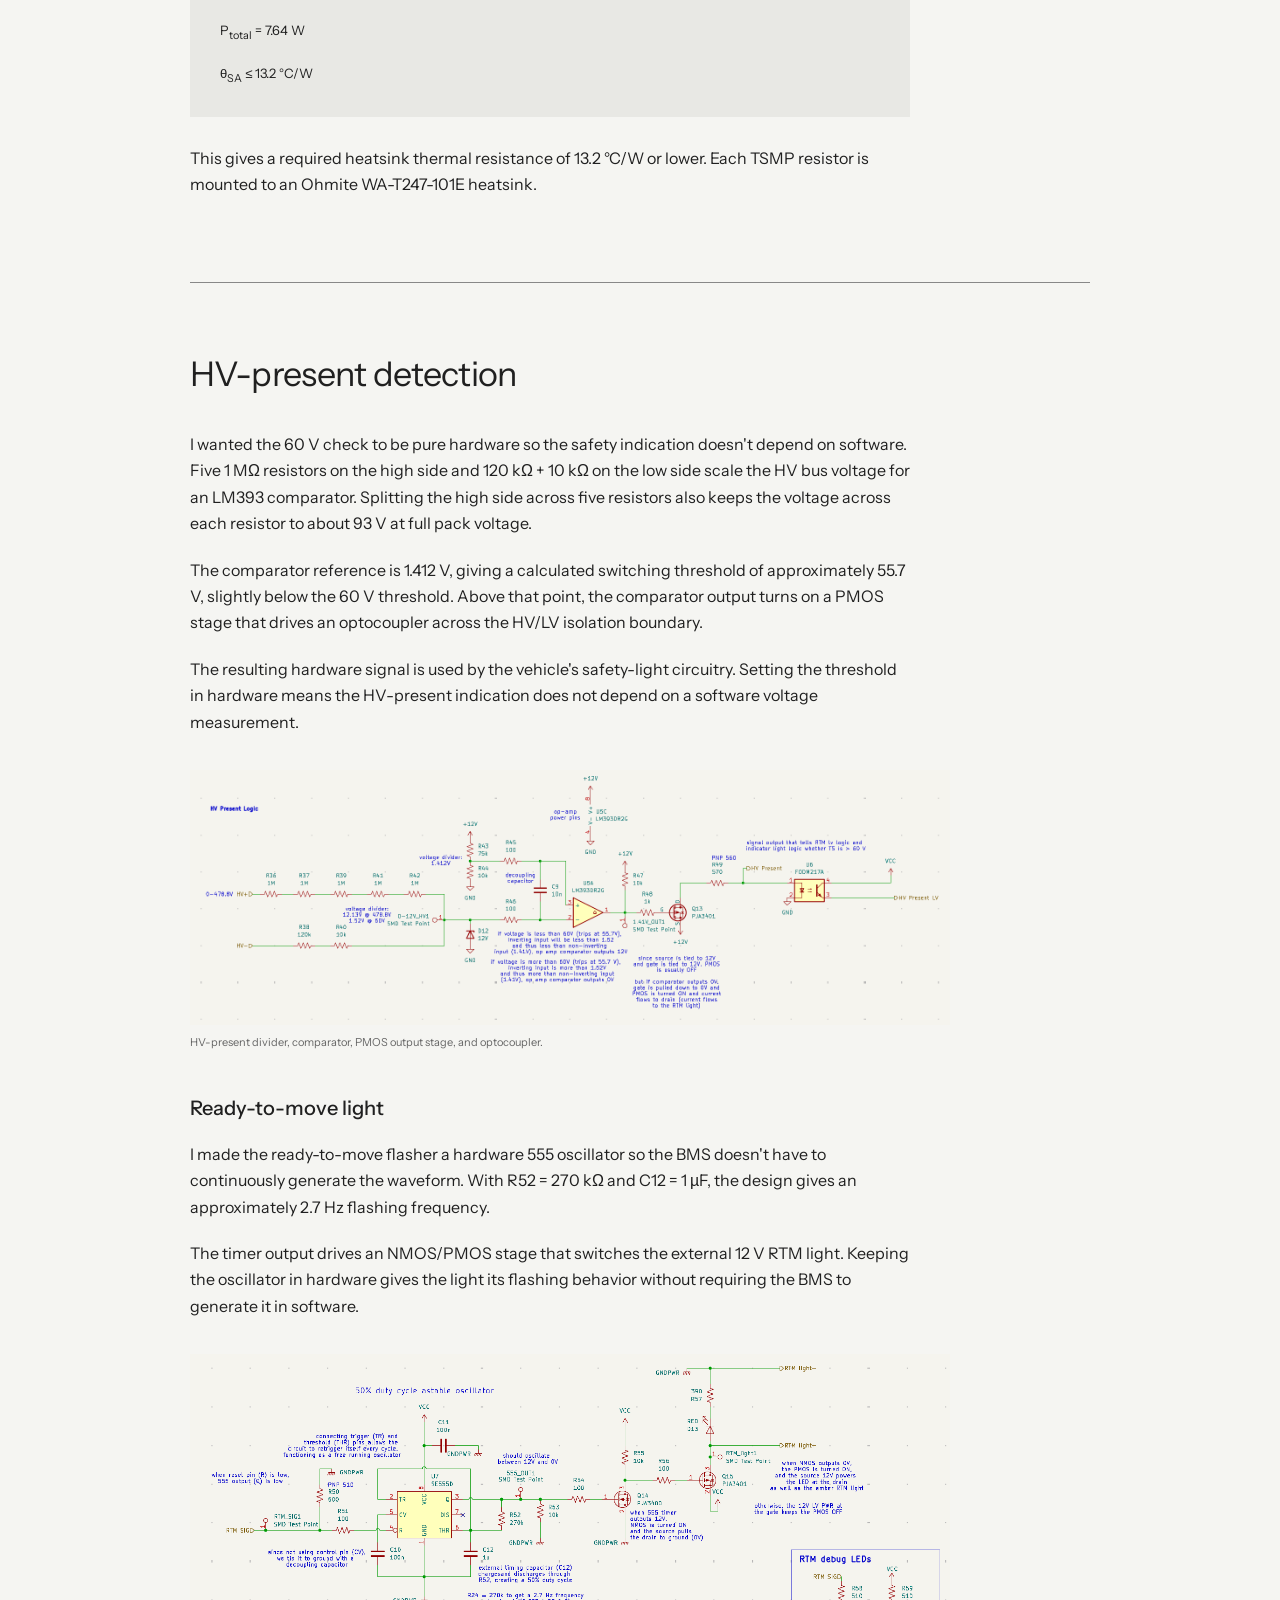
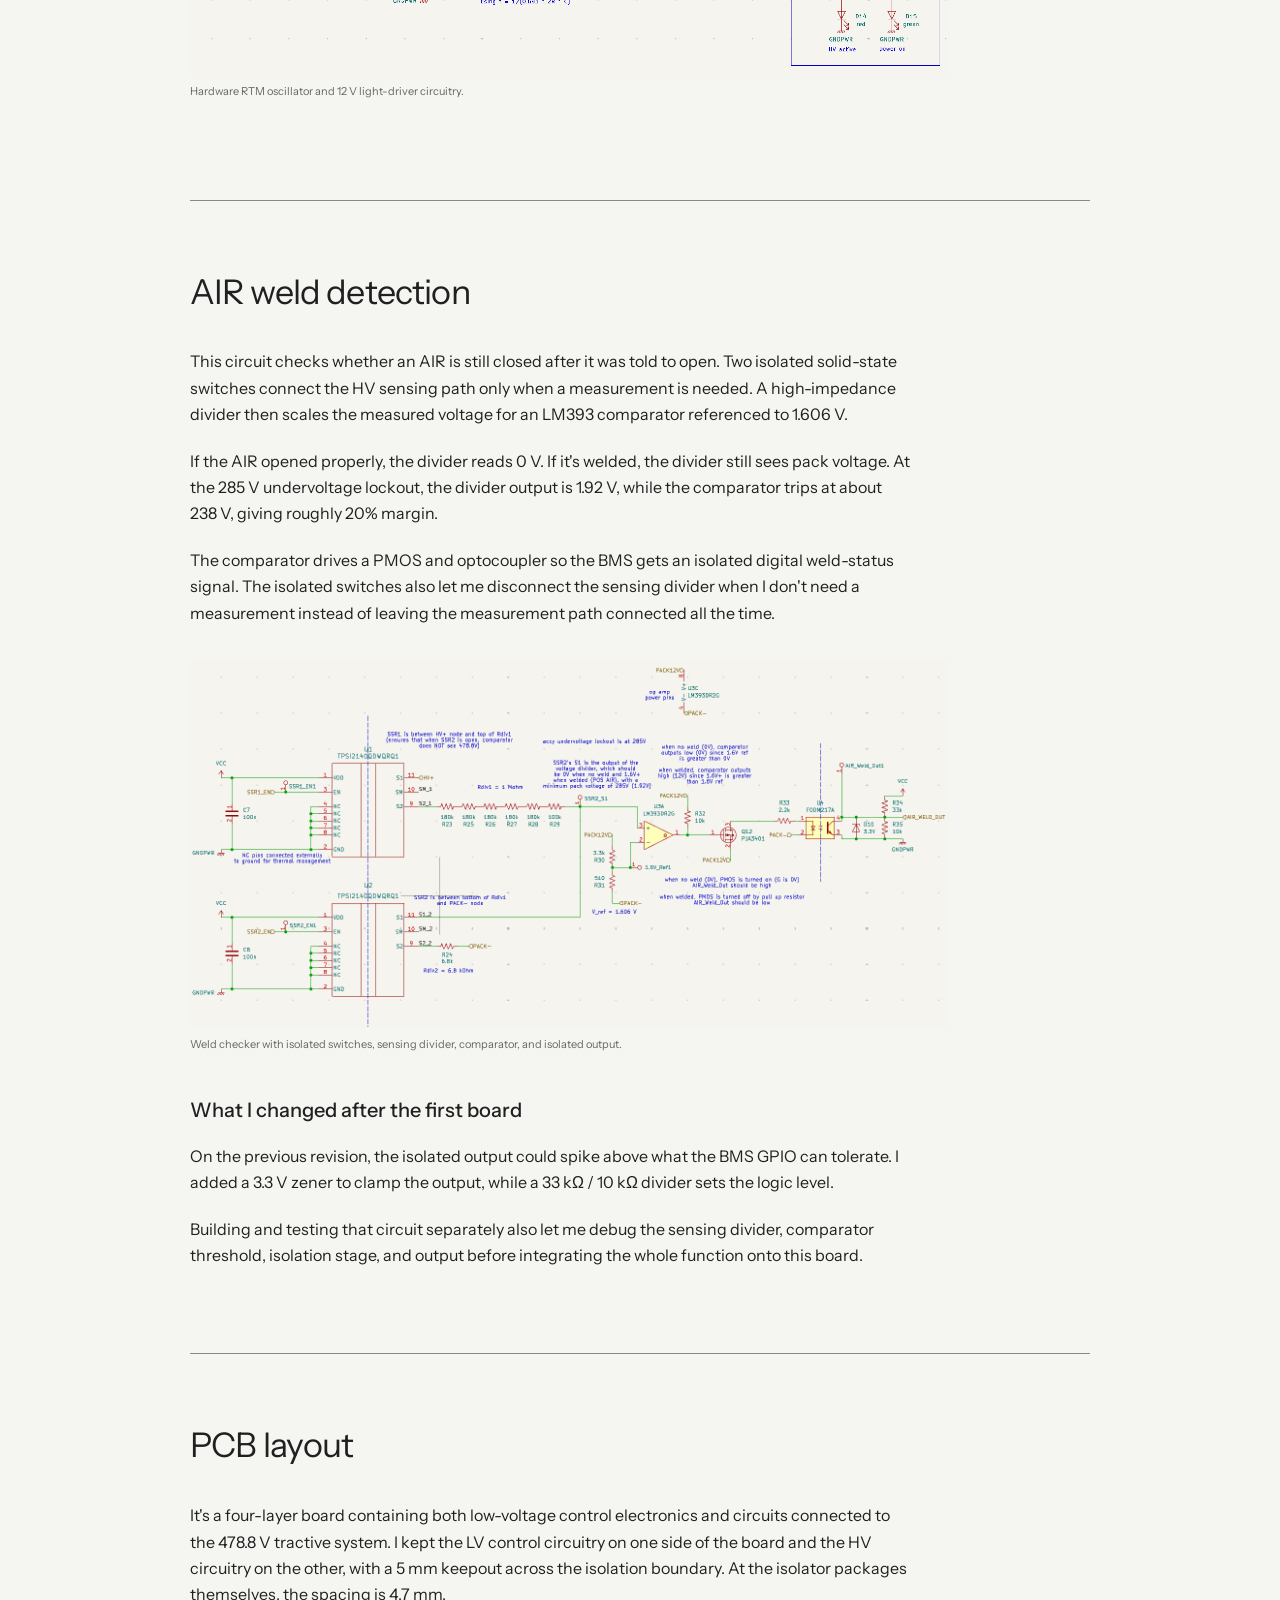
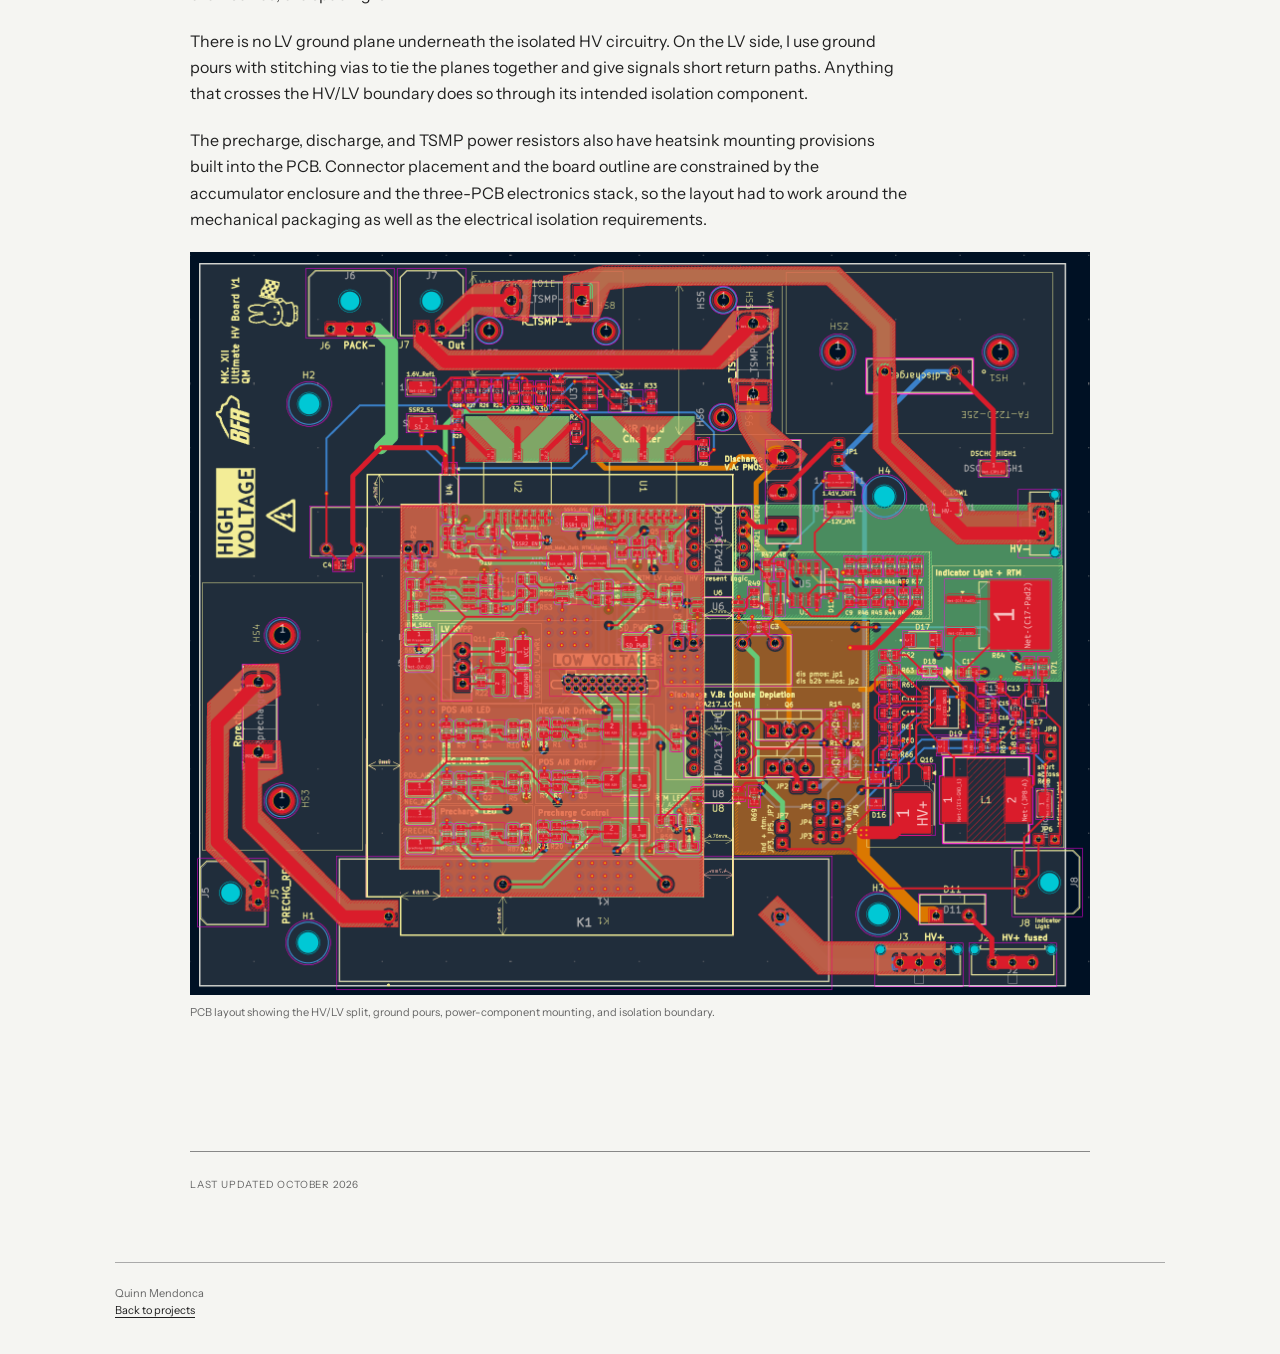
==== commit a8764004: "fixes" ====
--- a/projects/hv-control-board.html
+++ b/projects/hv-control-board.html
@@ -315,11 +315,6 @@
             me places to adjust the gate network during testing if needed.
         </p>
 
-        <p>
-            The current revision is undergoing stepped-voltage validation before
-            full-voltage testing.
-        </p>
-
     </section>
 
 
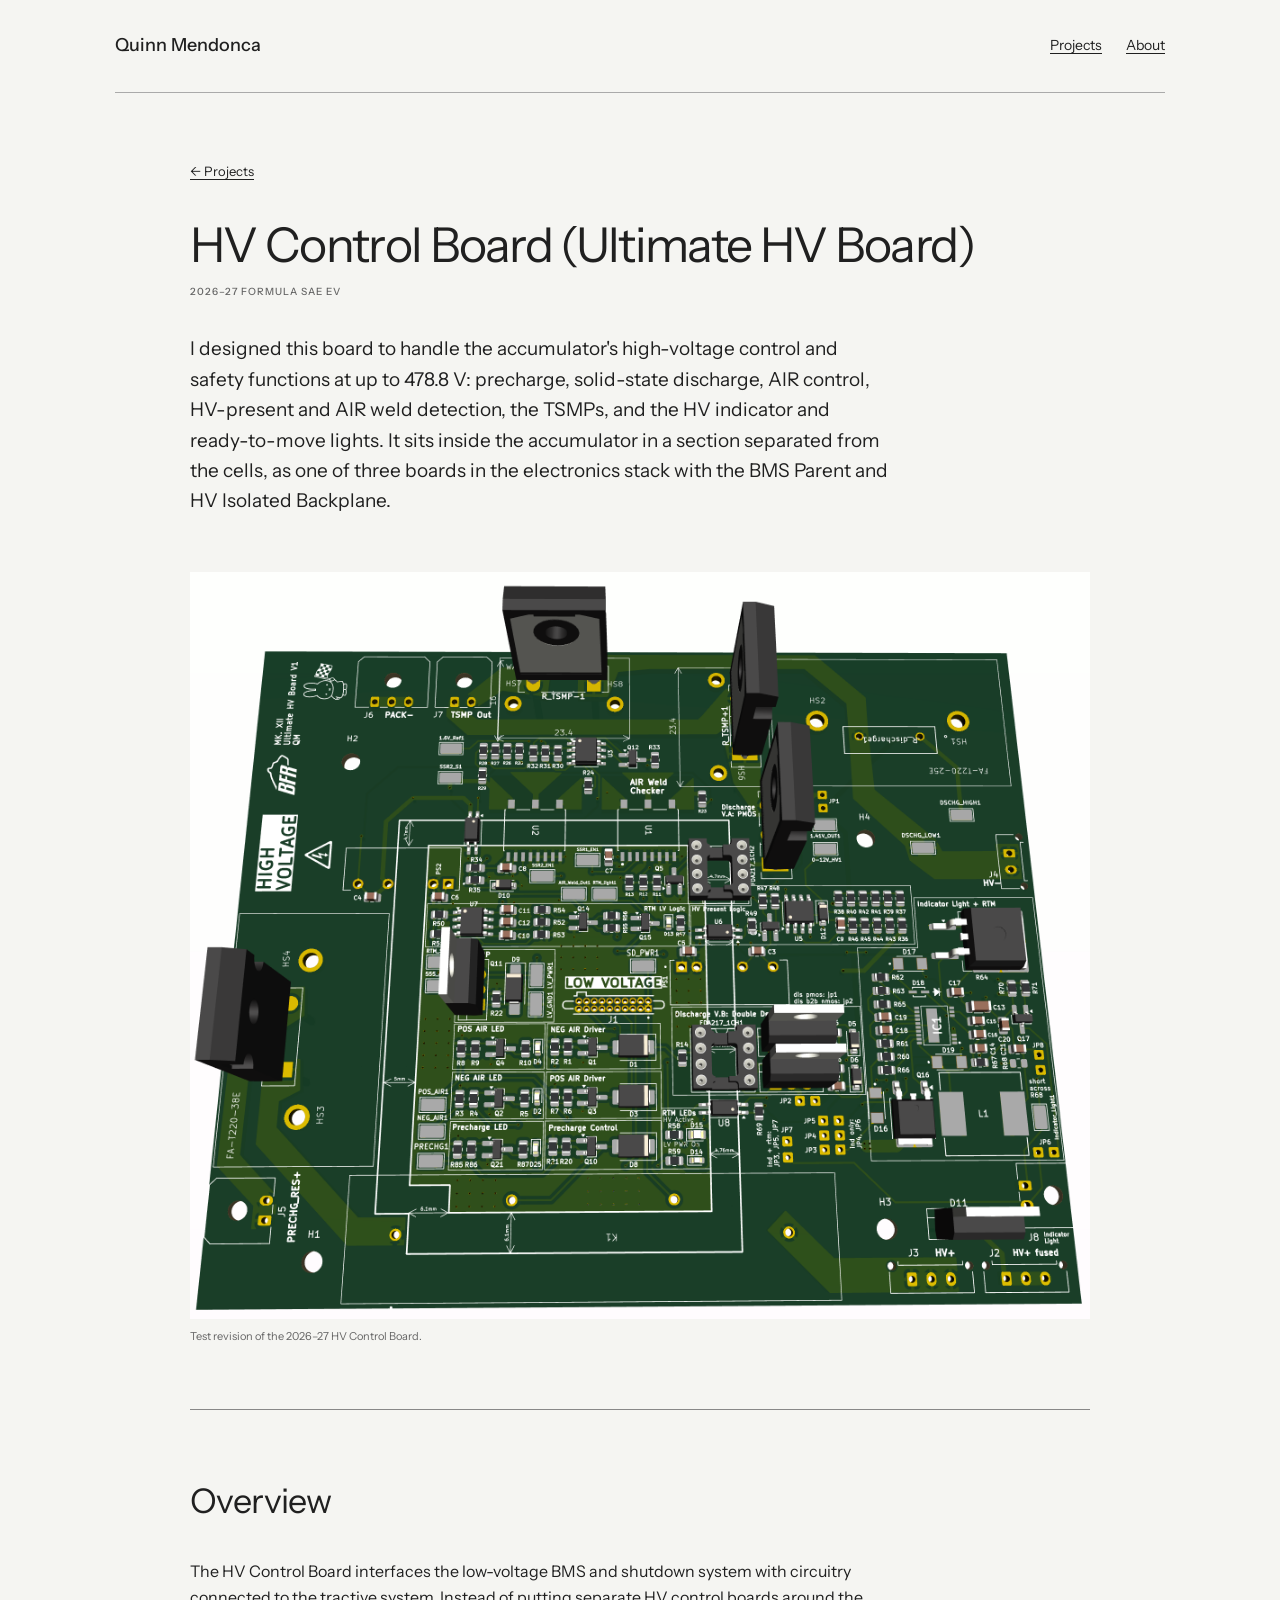
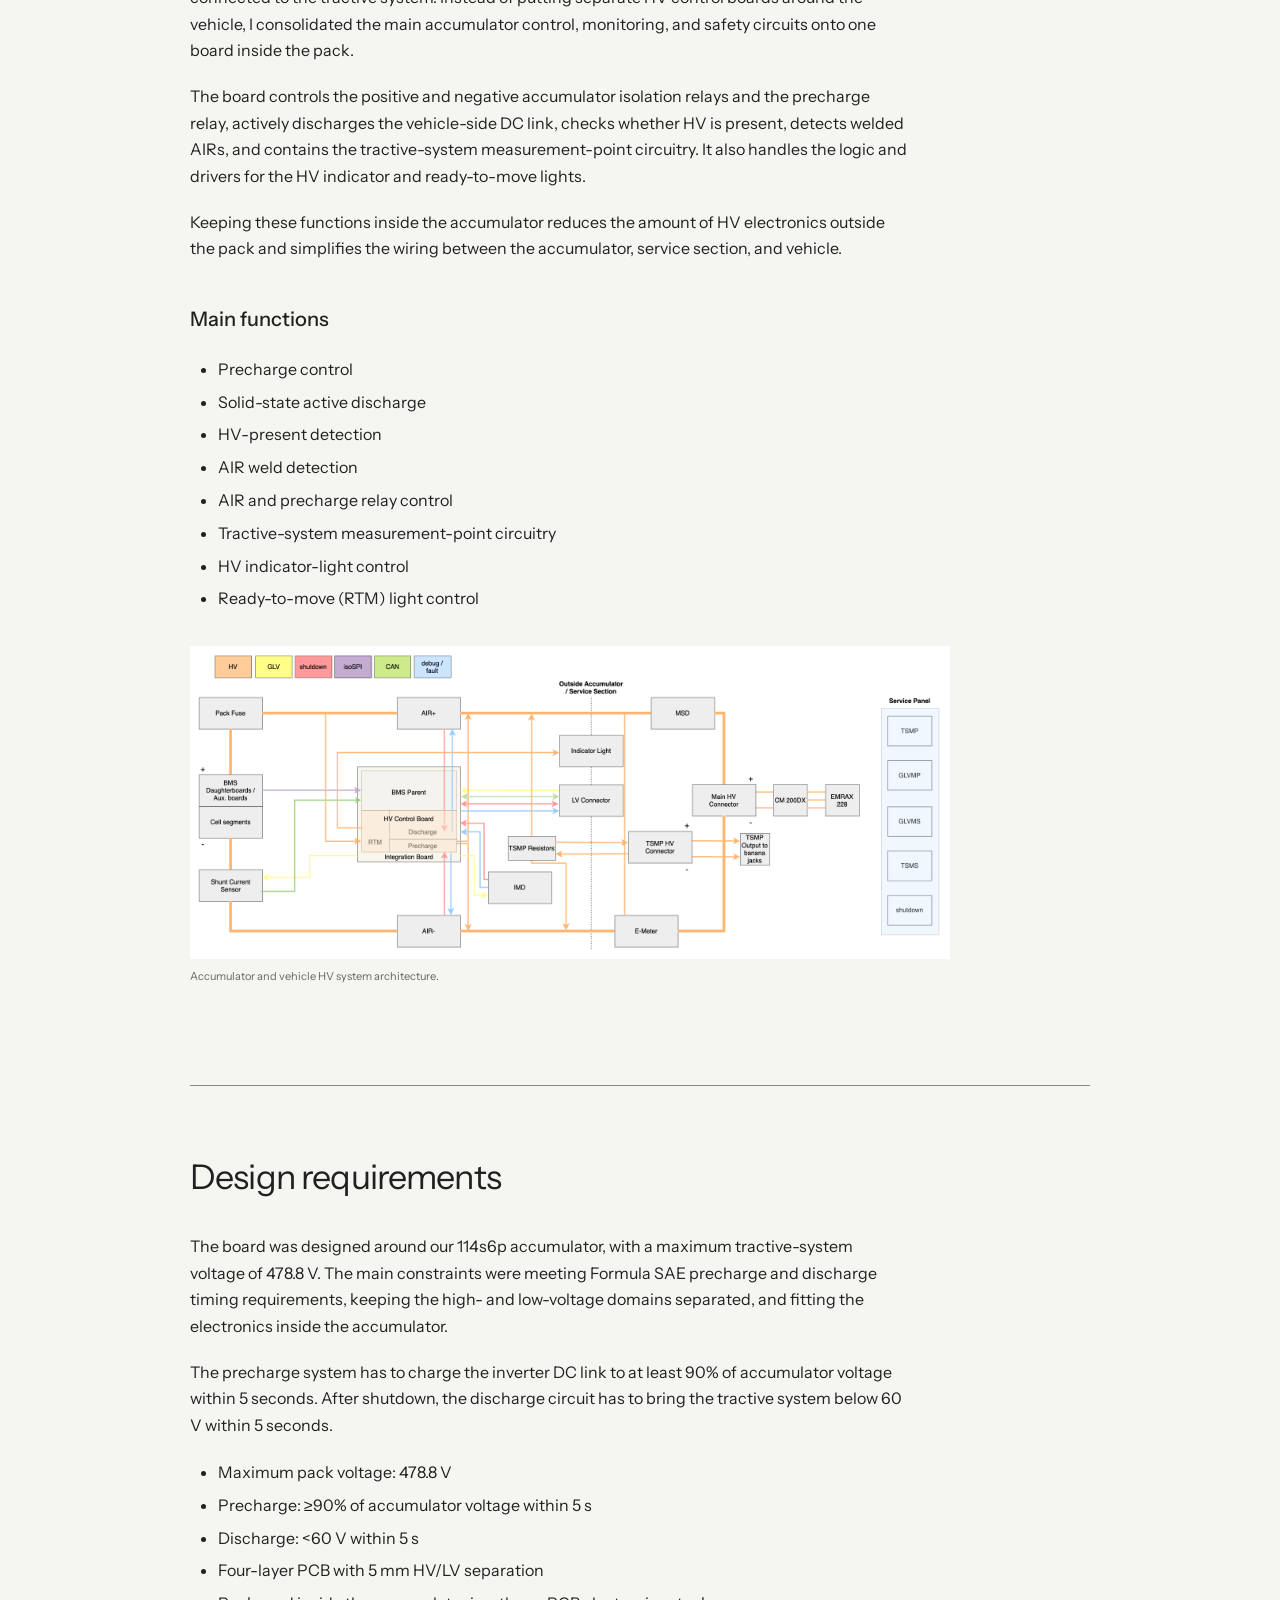
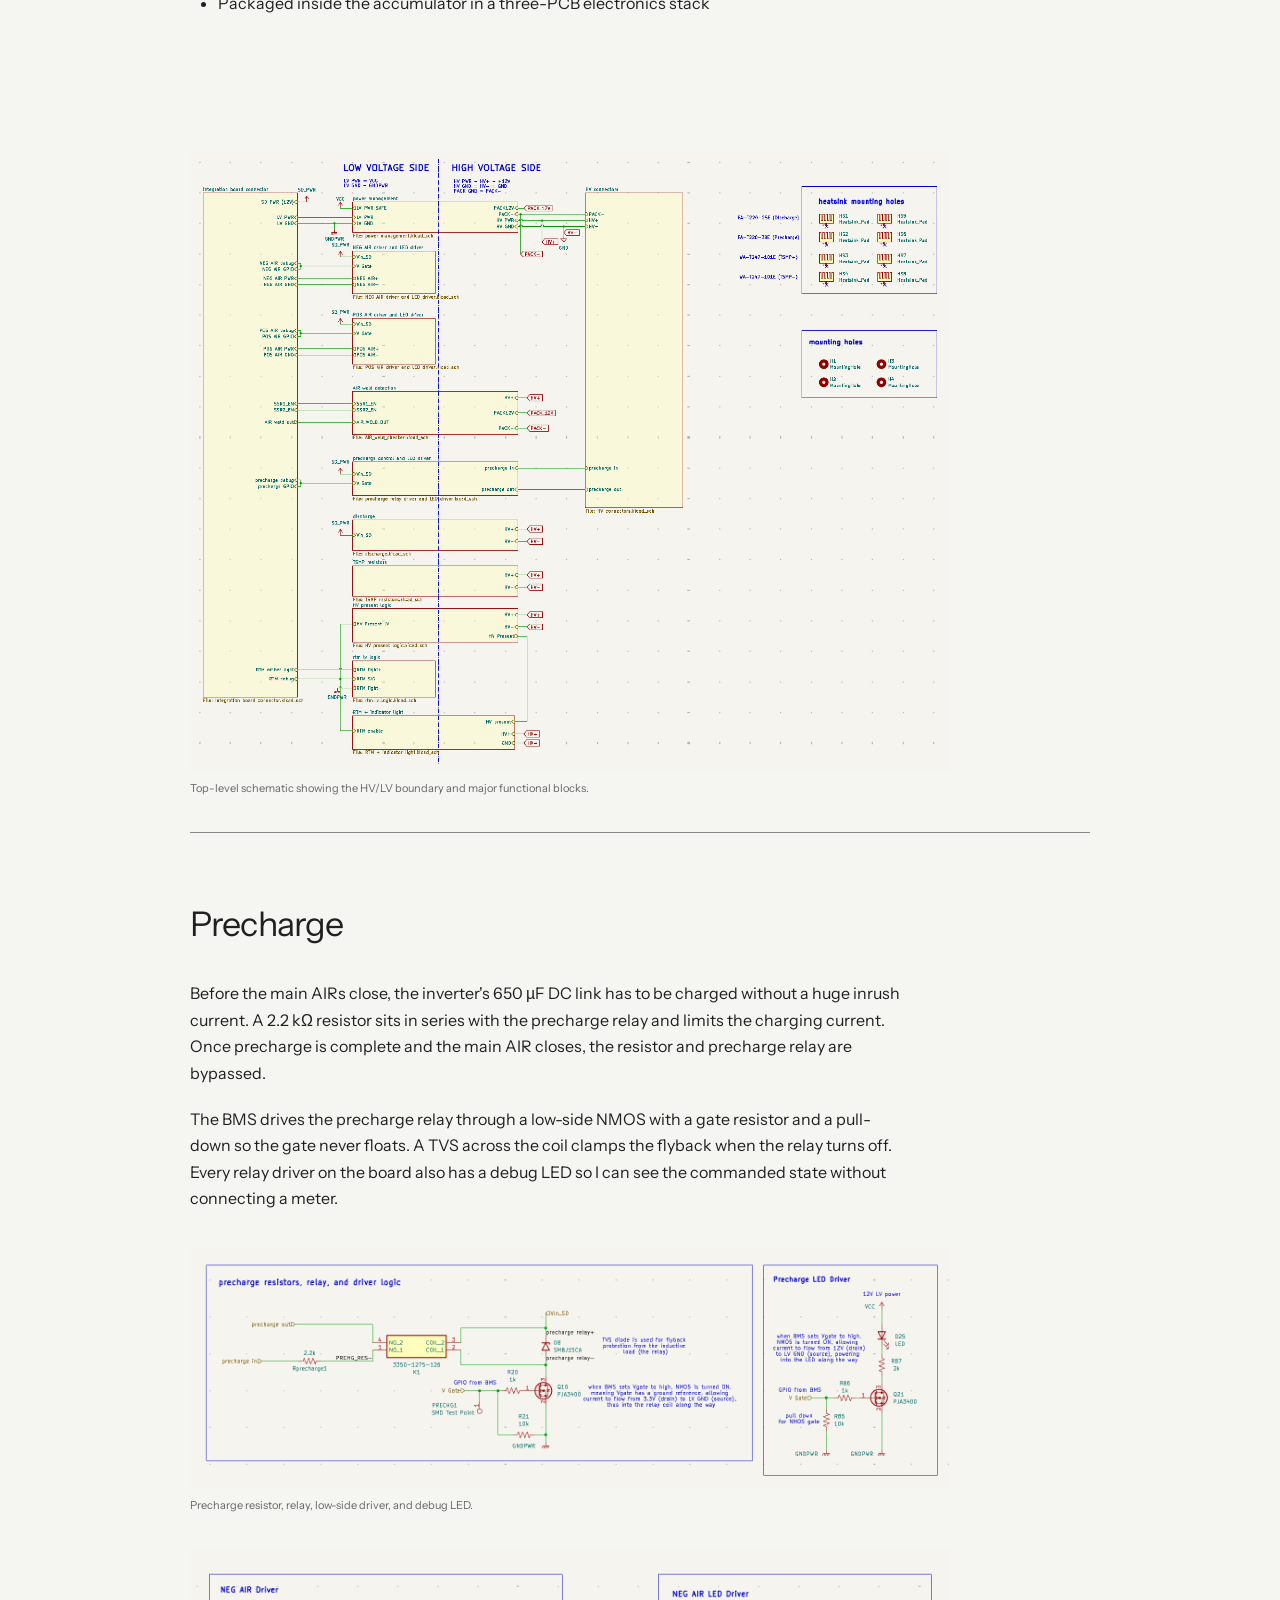
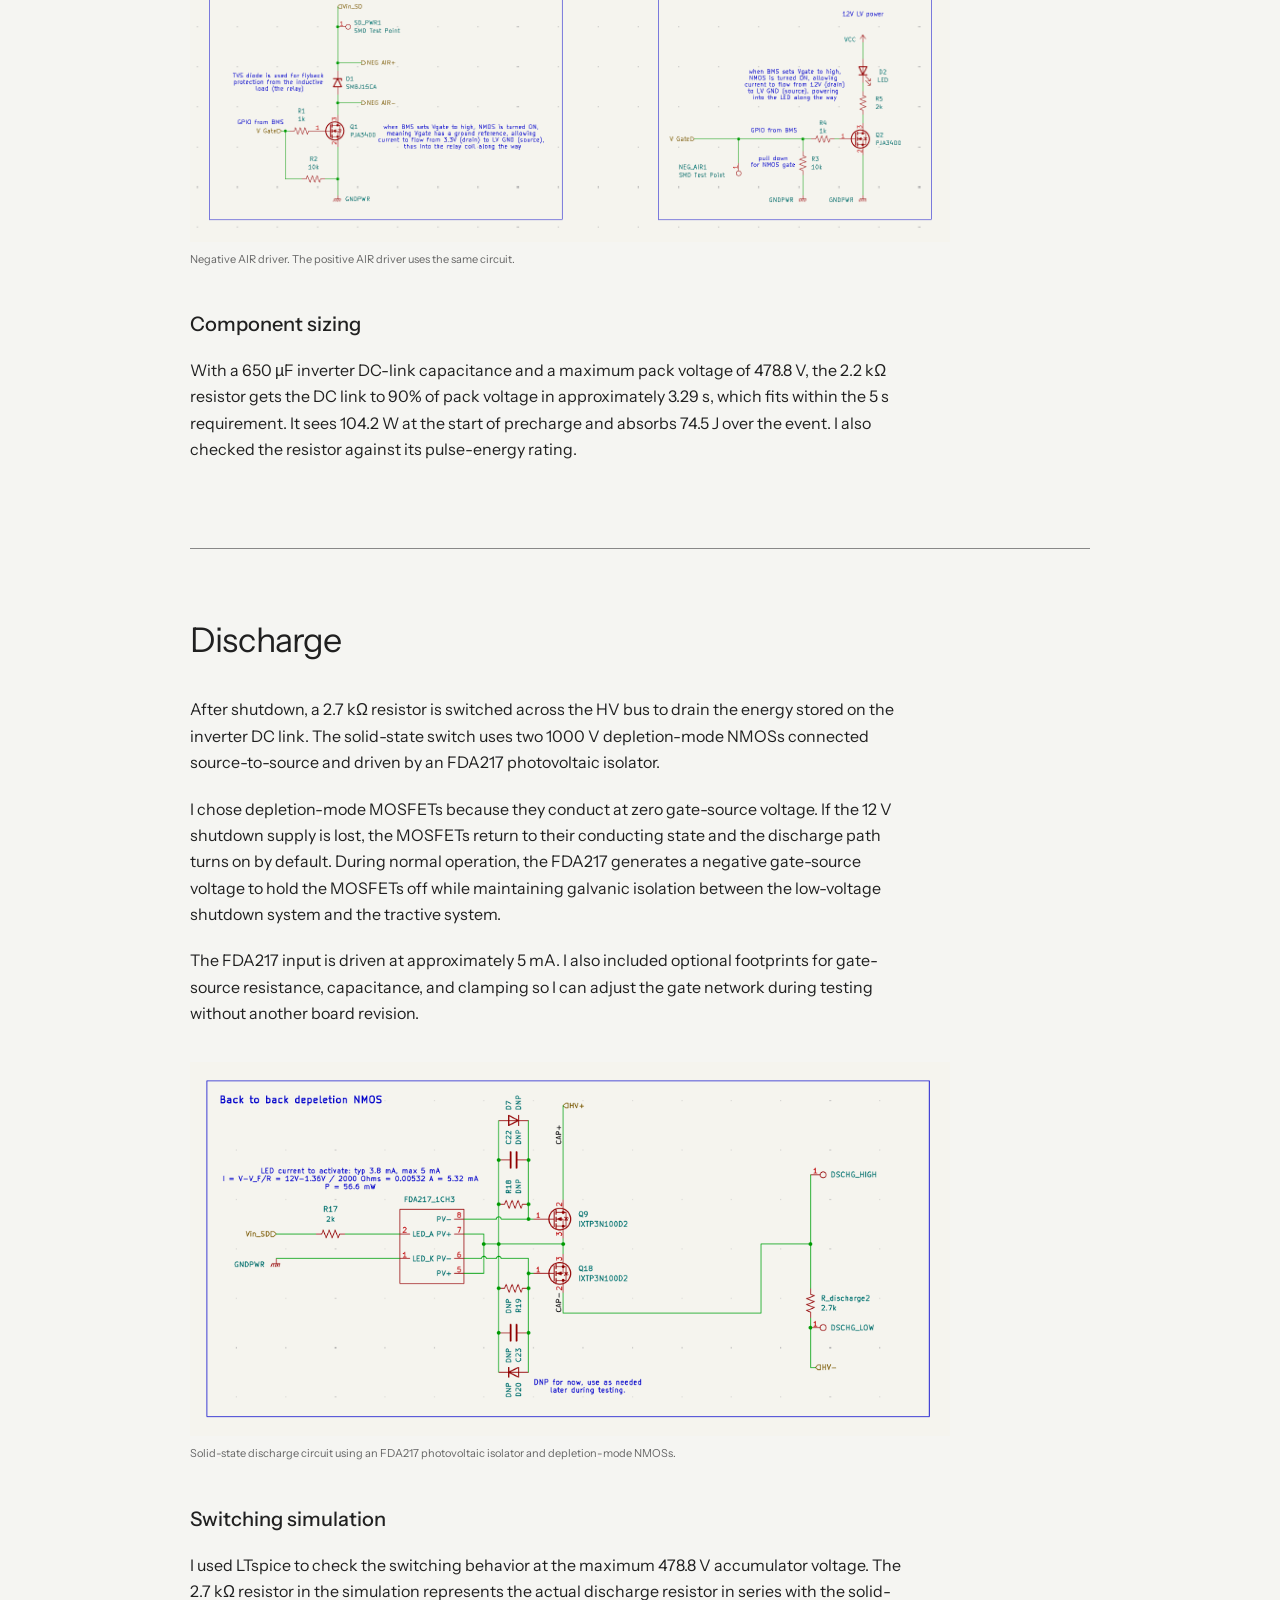
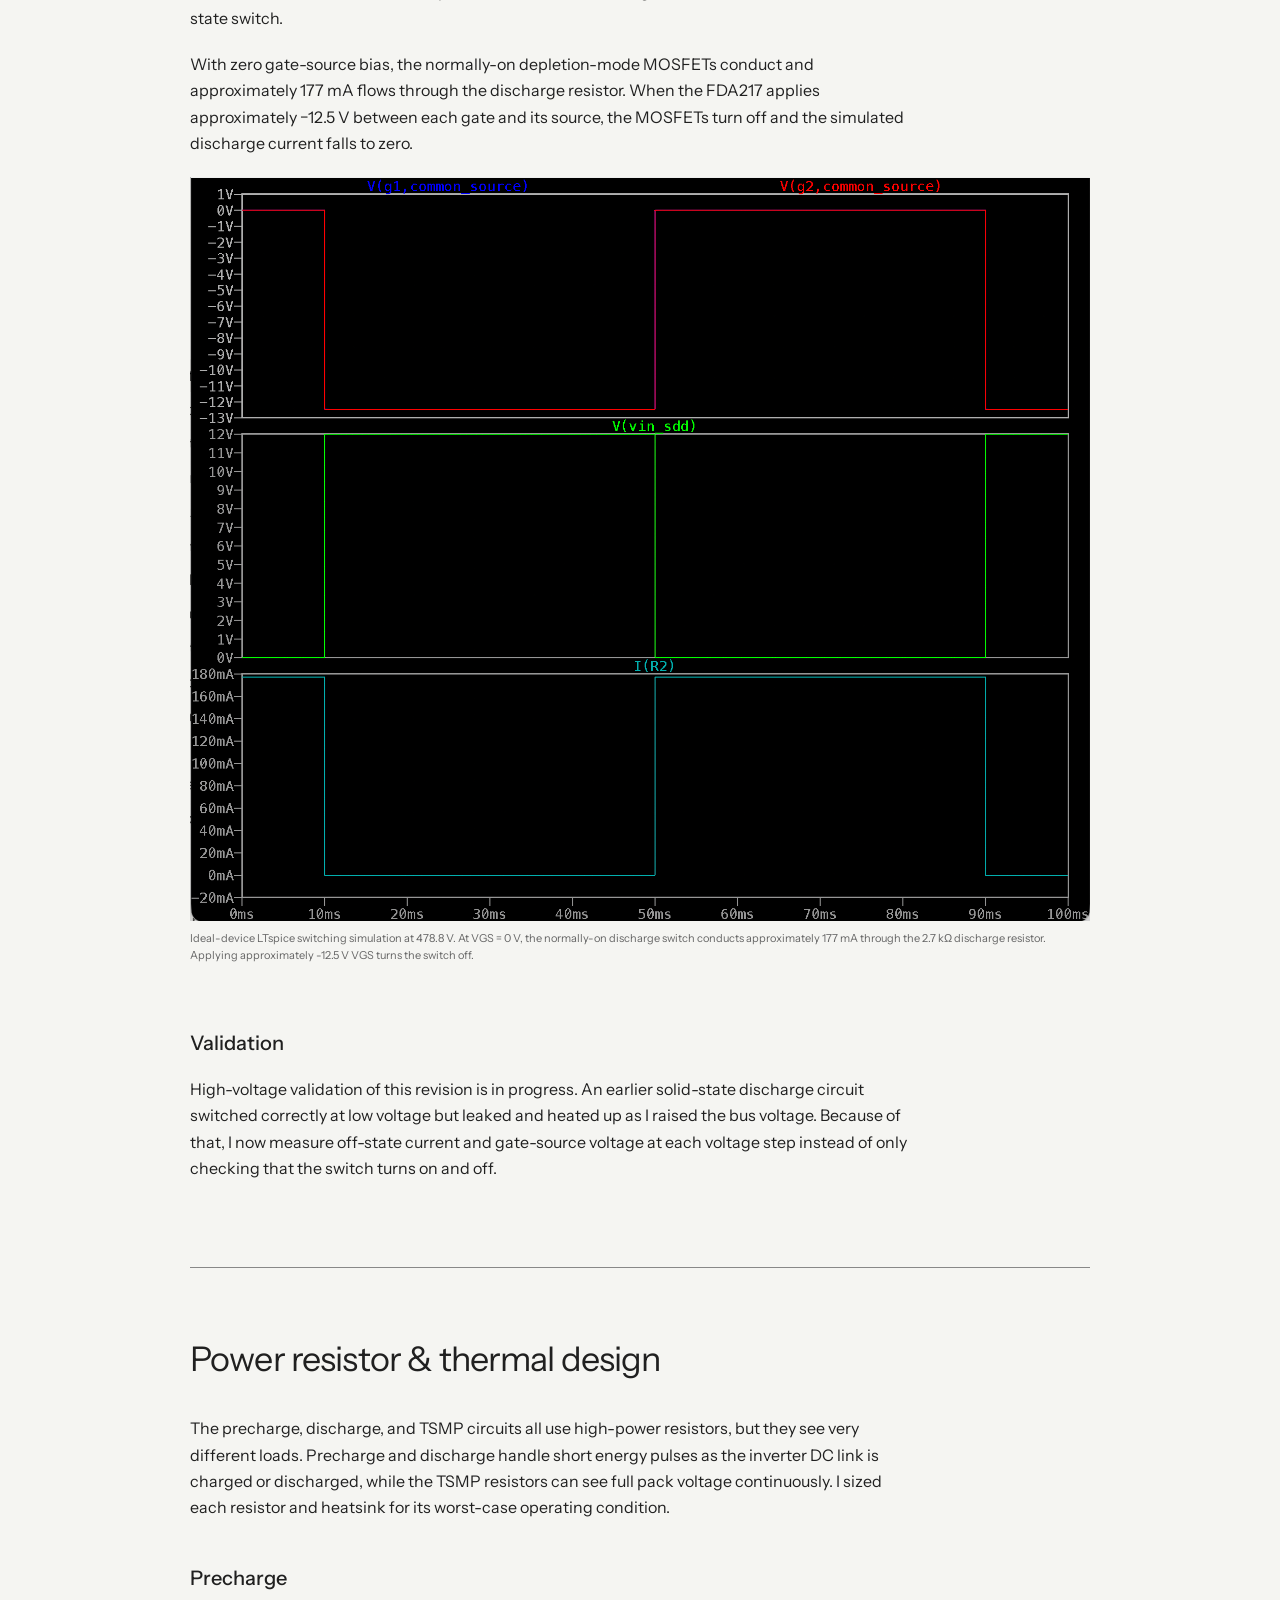
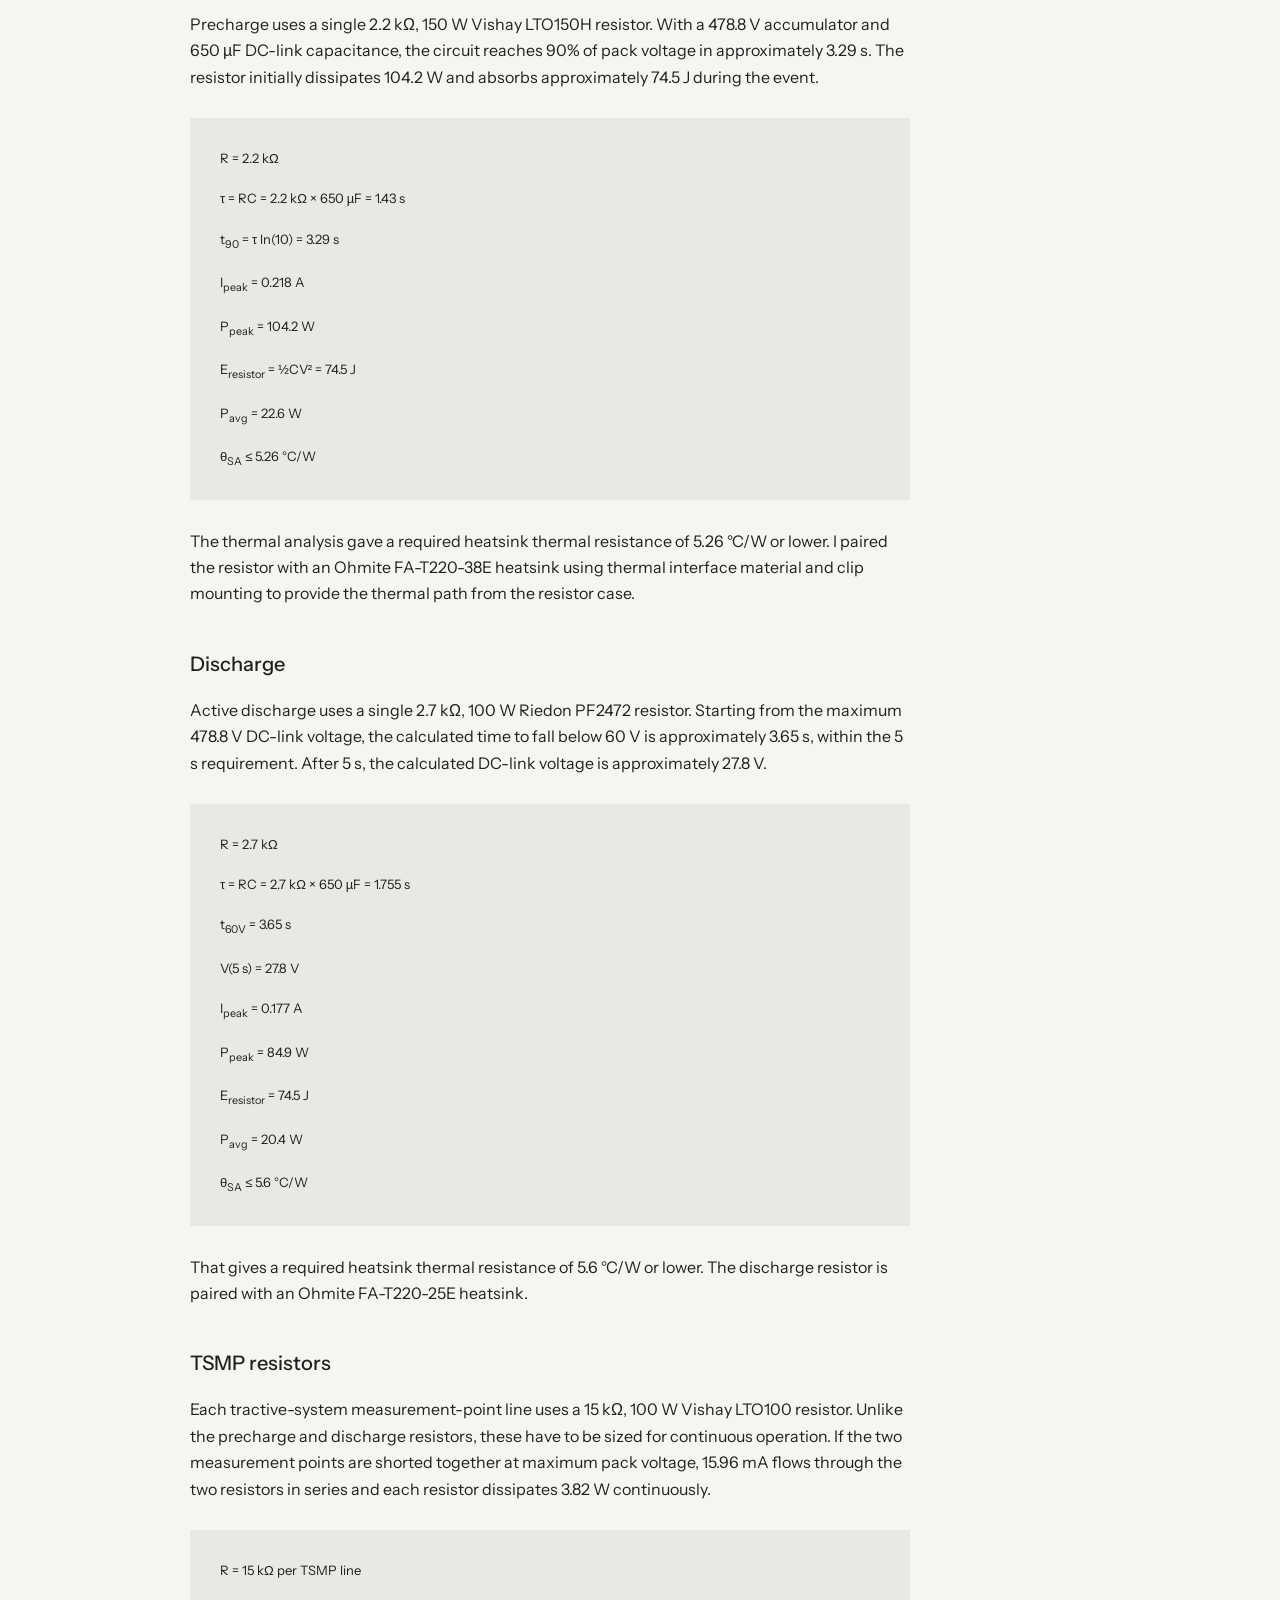
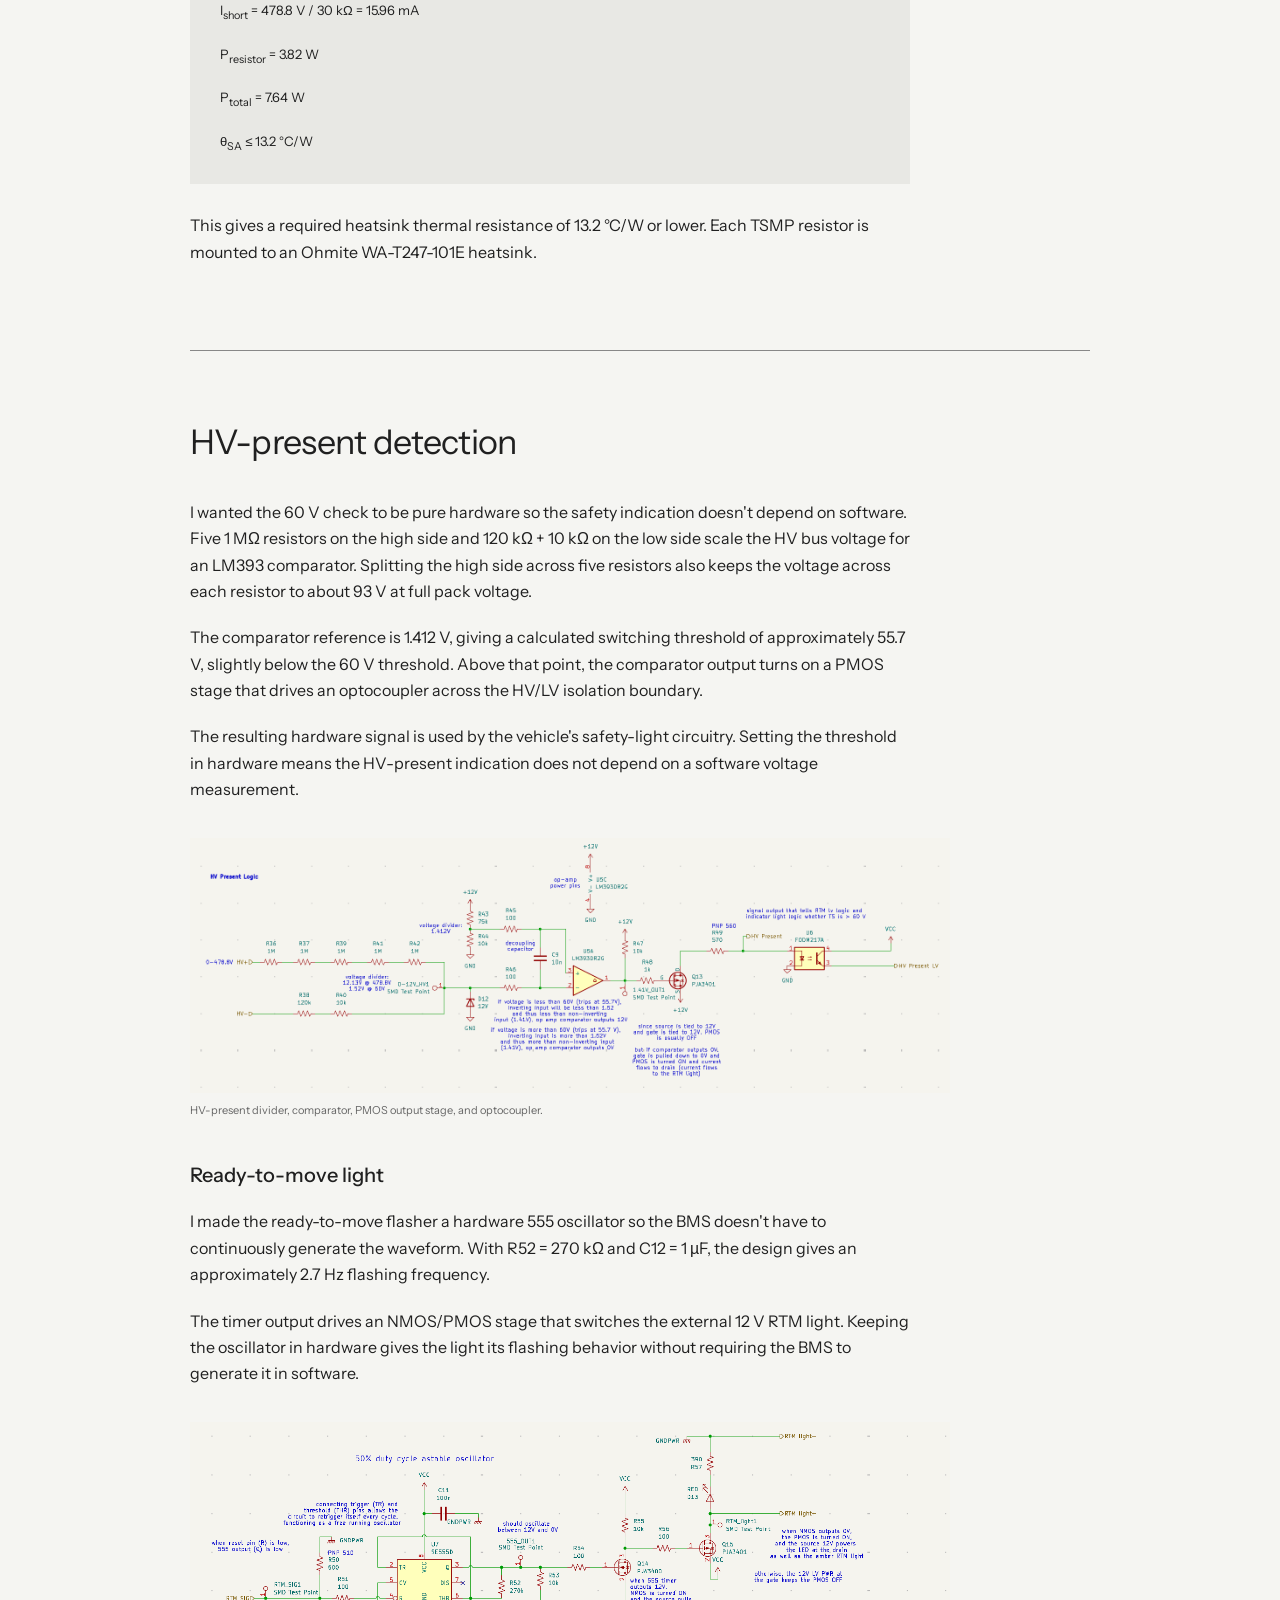
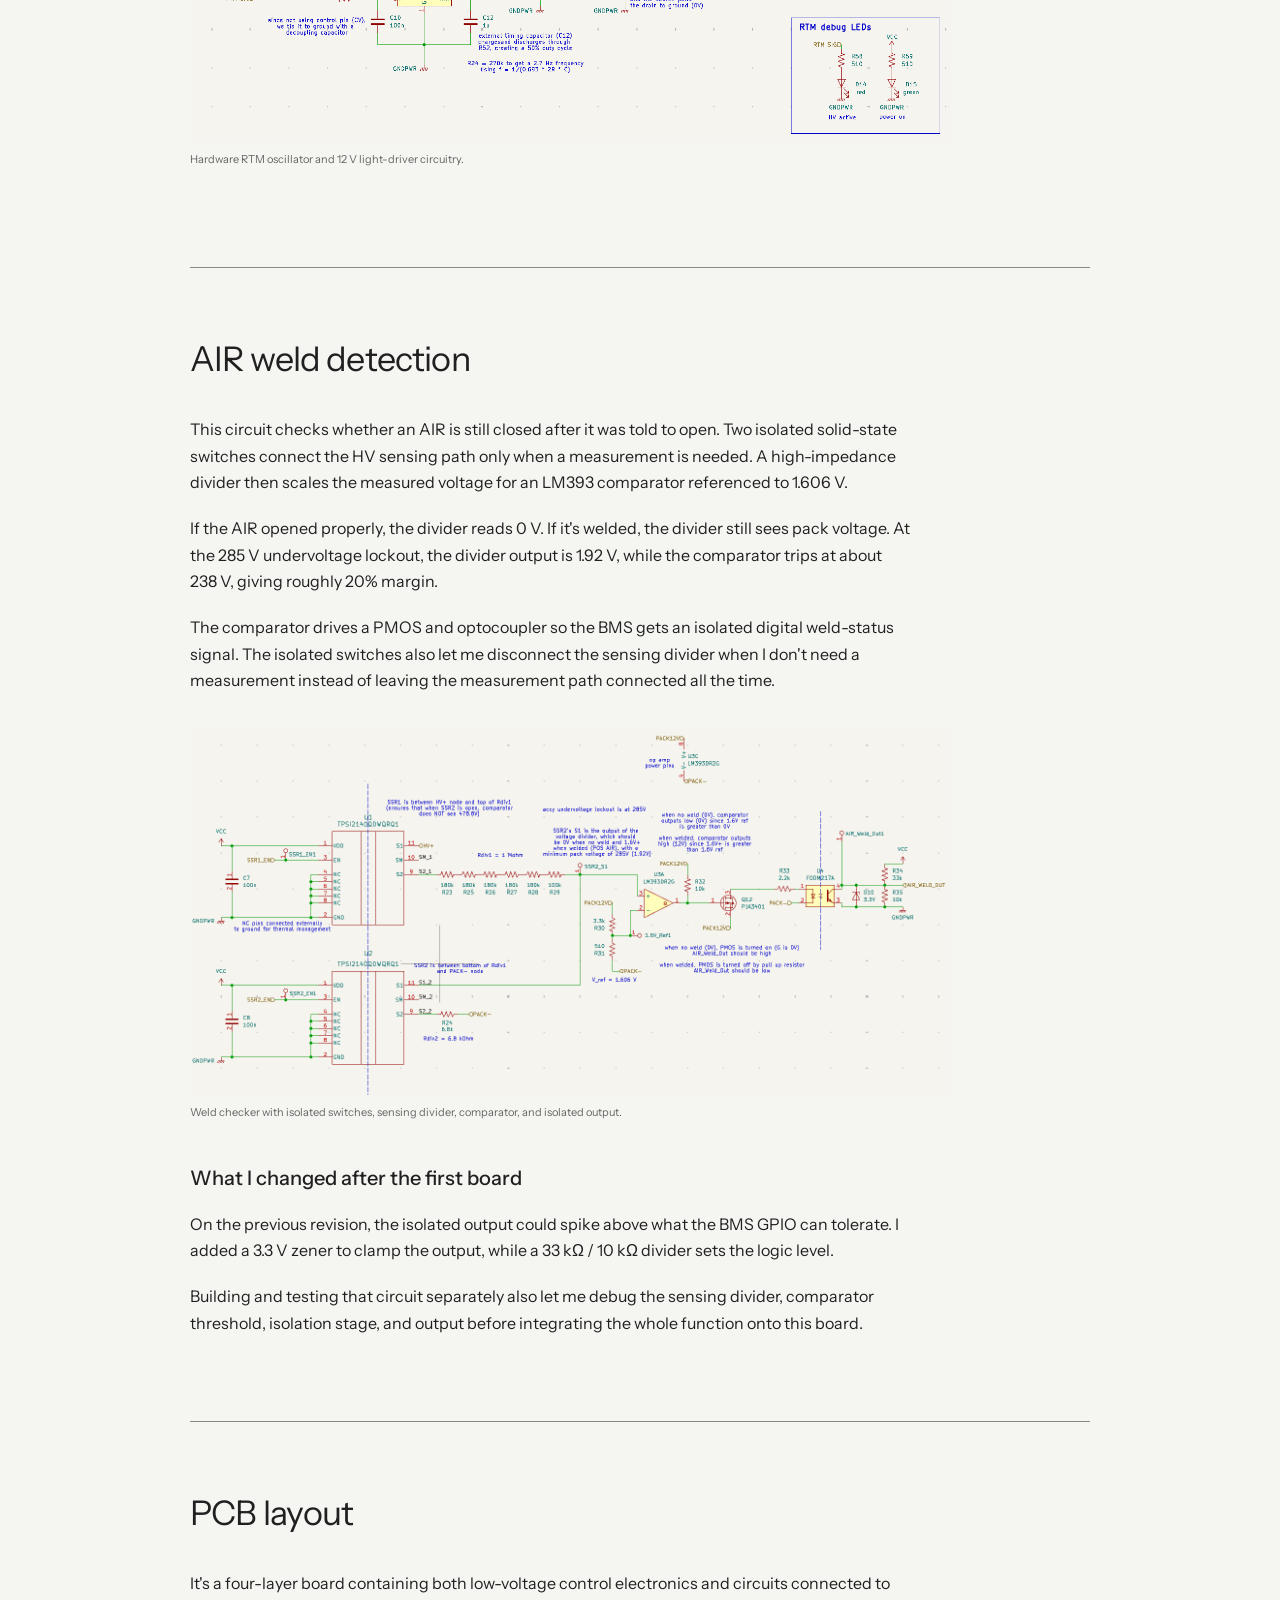
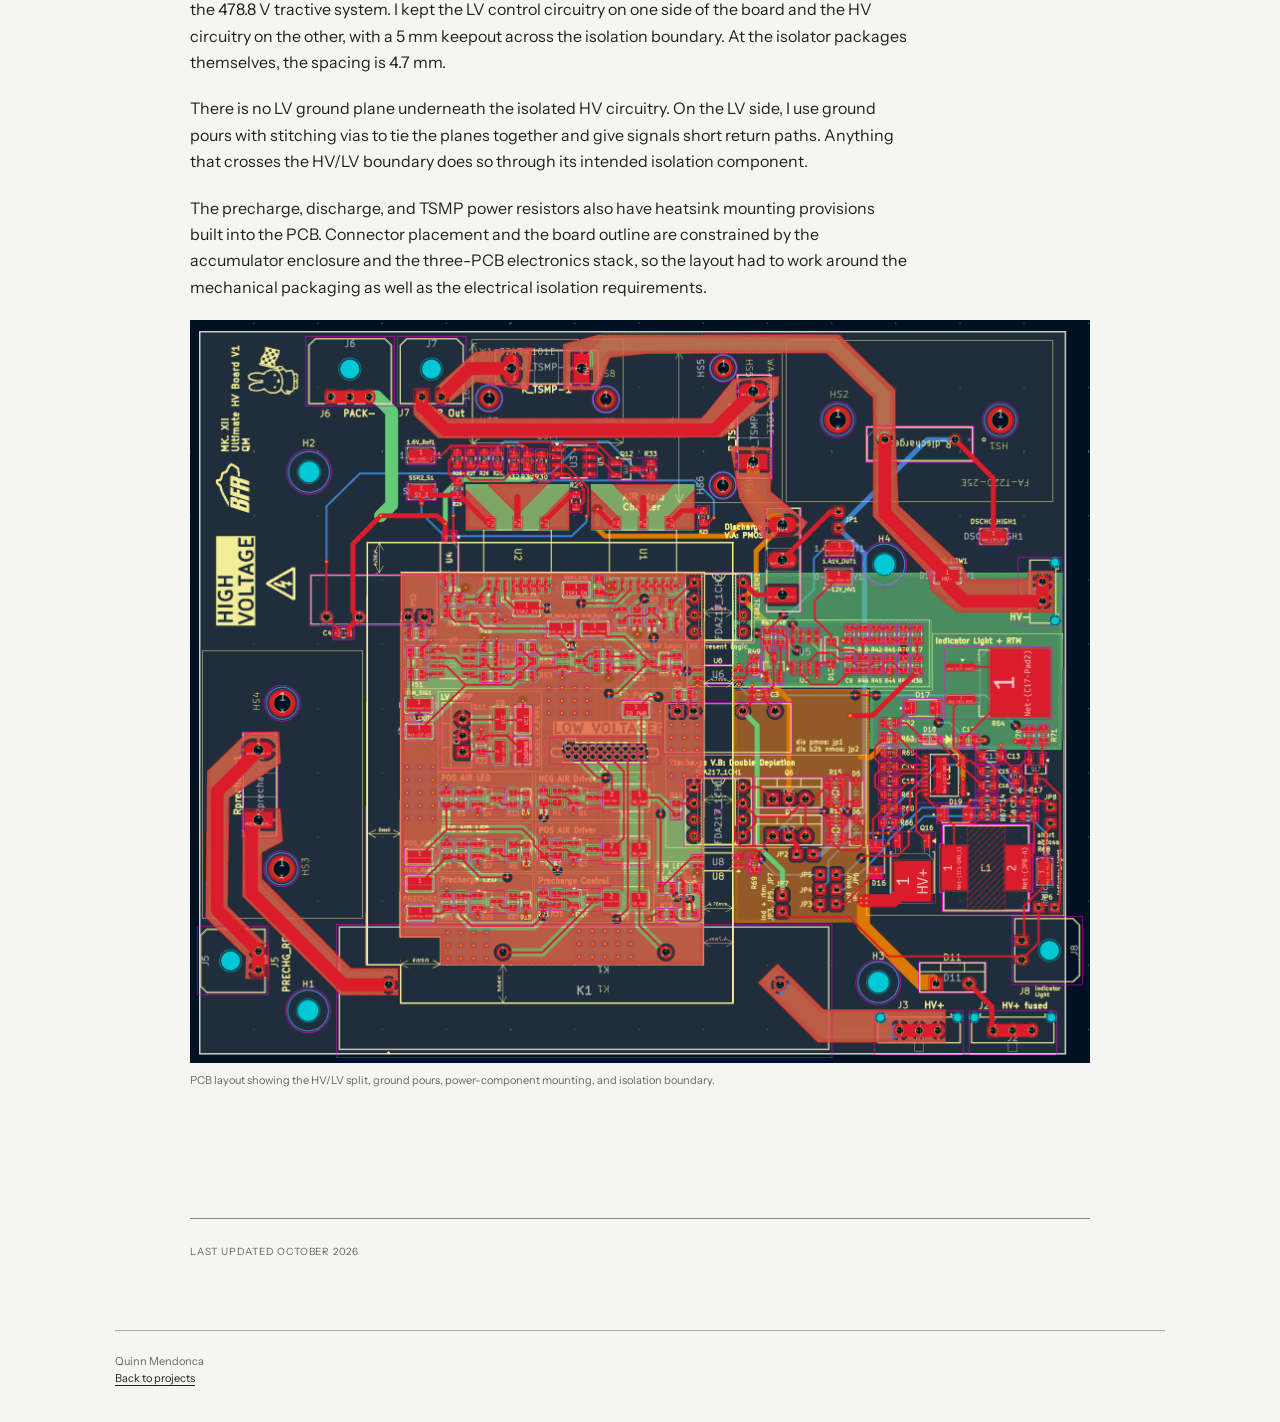
==== commit dff5741c: "cleaning" ====
--- a/projects/hv-control-board.html
+++ b/projects/hv-control-board.html
@@ -298,21 +298,15 @@
         </figure>
 
 
-        <h3>Development and testing</h3>
-
-        <p>
-            The discharge circuit went through several revisions during development.
-            An earlier solid-state implementation switched correctly during
-            low-voltage bench testing, but increasing the test voltage revealed
-            excessive off-state leakage and heating.
-        </p>
-
-        <p>
-            That changed how I test the circuit. Instead of only checking whether
-            the switch turns on and off, I also measure off-state current and
-            gate-source voltage as the bus voltage is increased. The optional gate
-            resistance, capacitance, and clamping footprints on this revision give
-            me places to adjust the gate network during testing if needed.
+        <h3>Validation</h3>
+
+        <p>
+            High-voltage validation of this revision is in progress. 
+            An earlier solid-state discharge circuit switched correctly 
+            at low voltage but leaked and heated up as I raised the bus
+            voltage. Because of that, I now measure off-state current 
+            and gate-source voltage at each voltage step instead of only
+            checking that the switch turns on and off.
         </p>
 
     </section>
